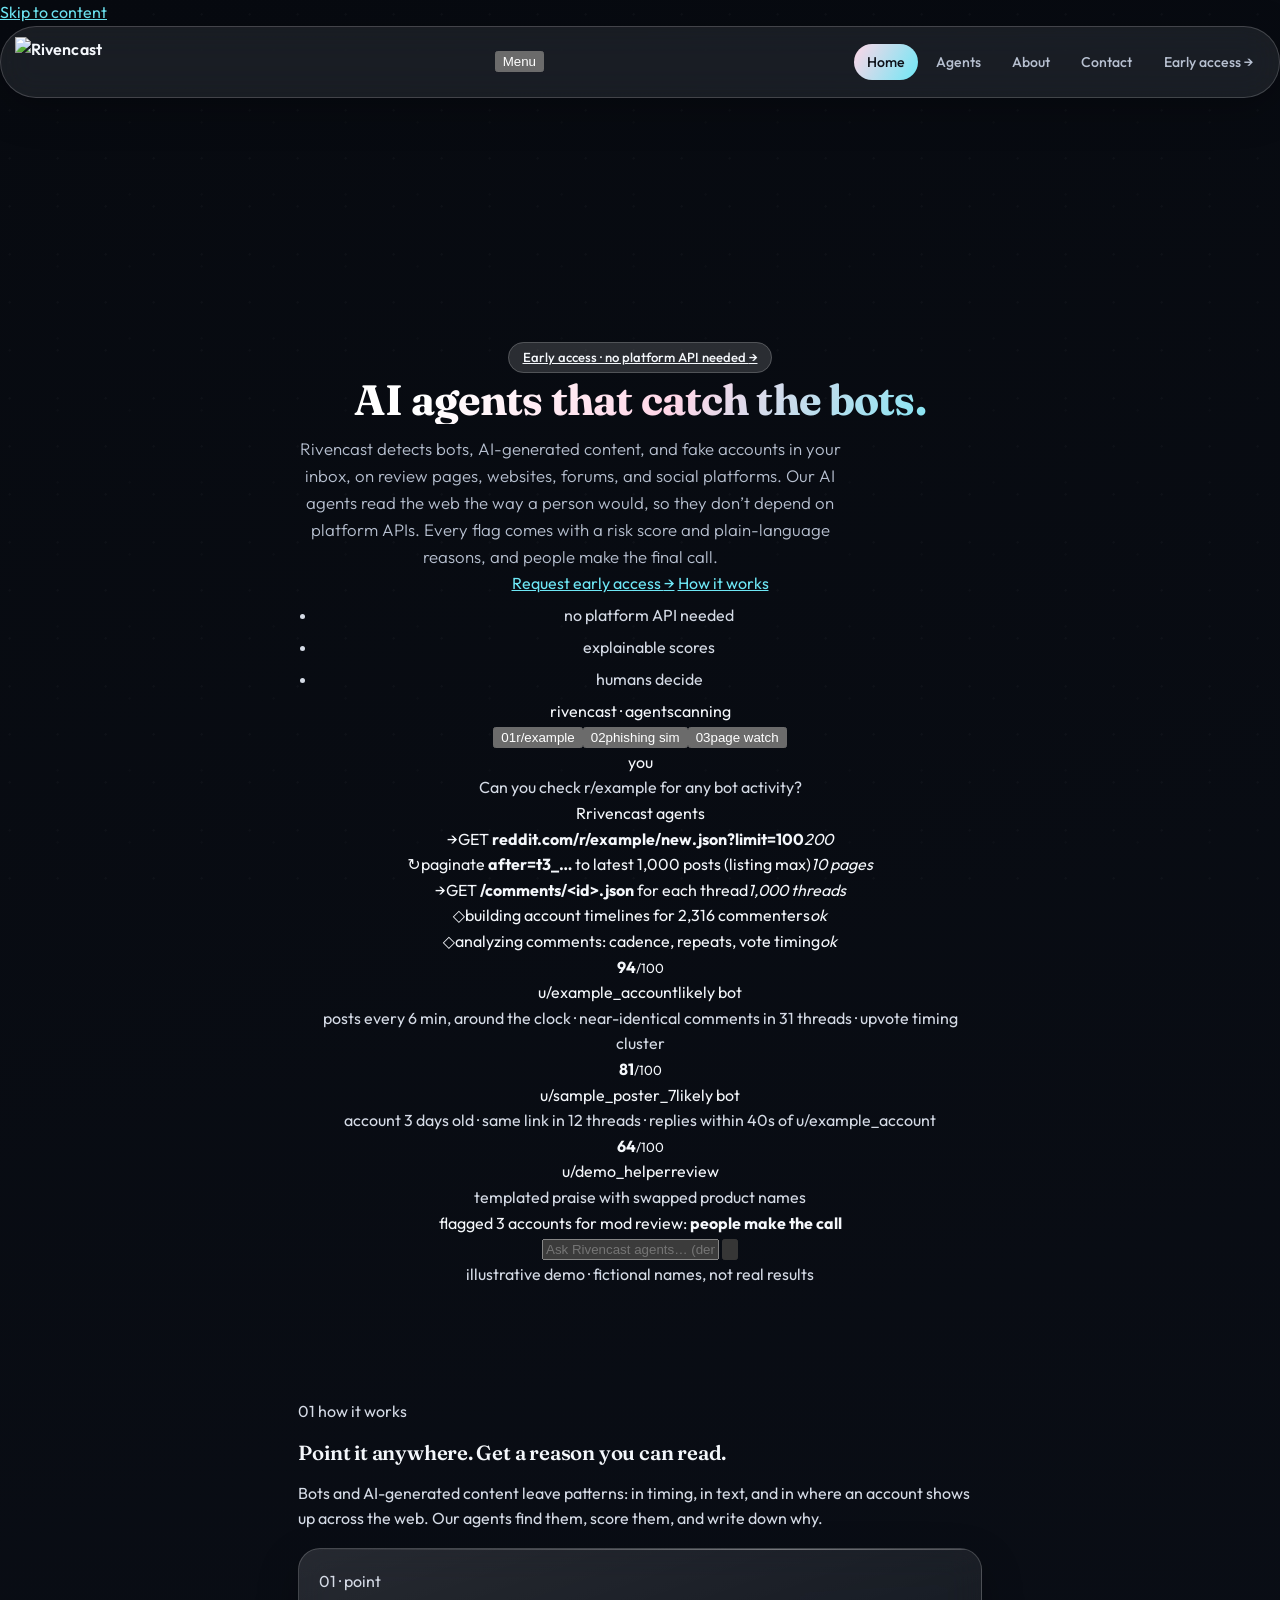
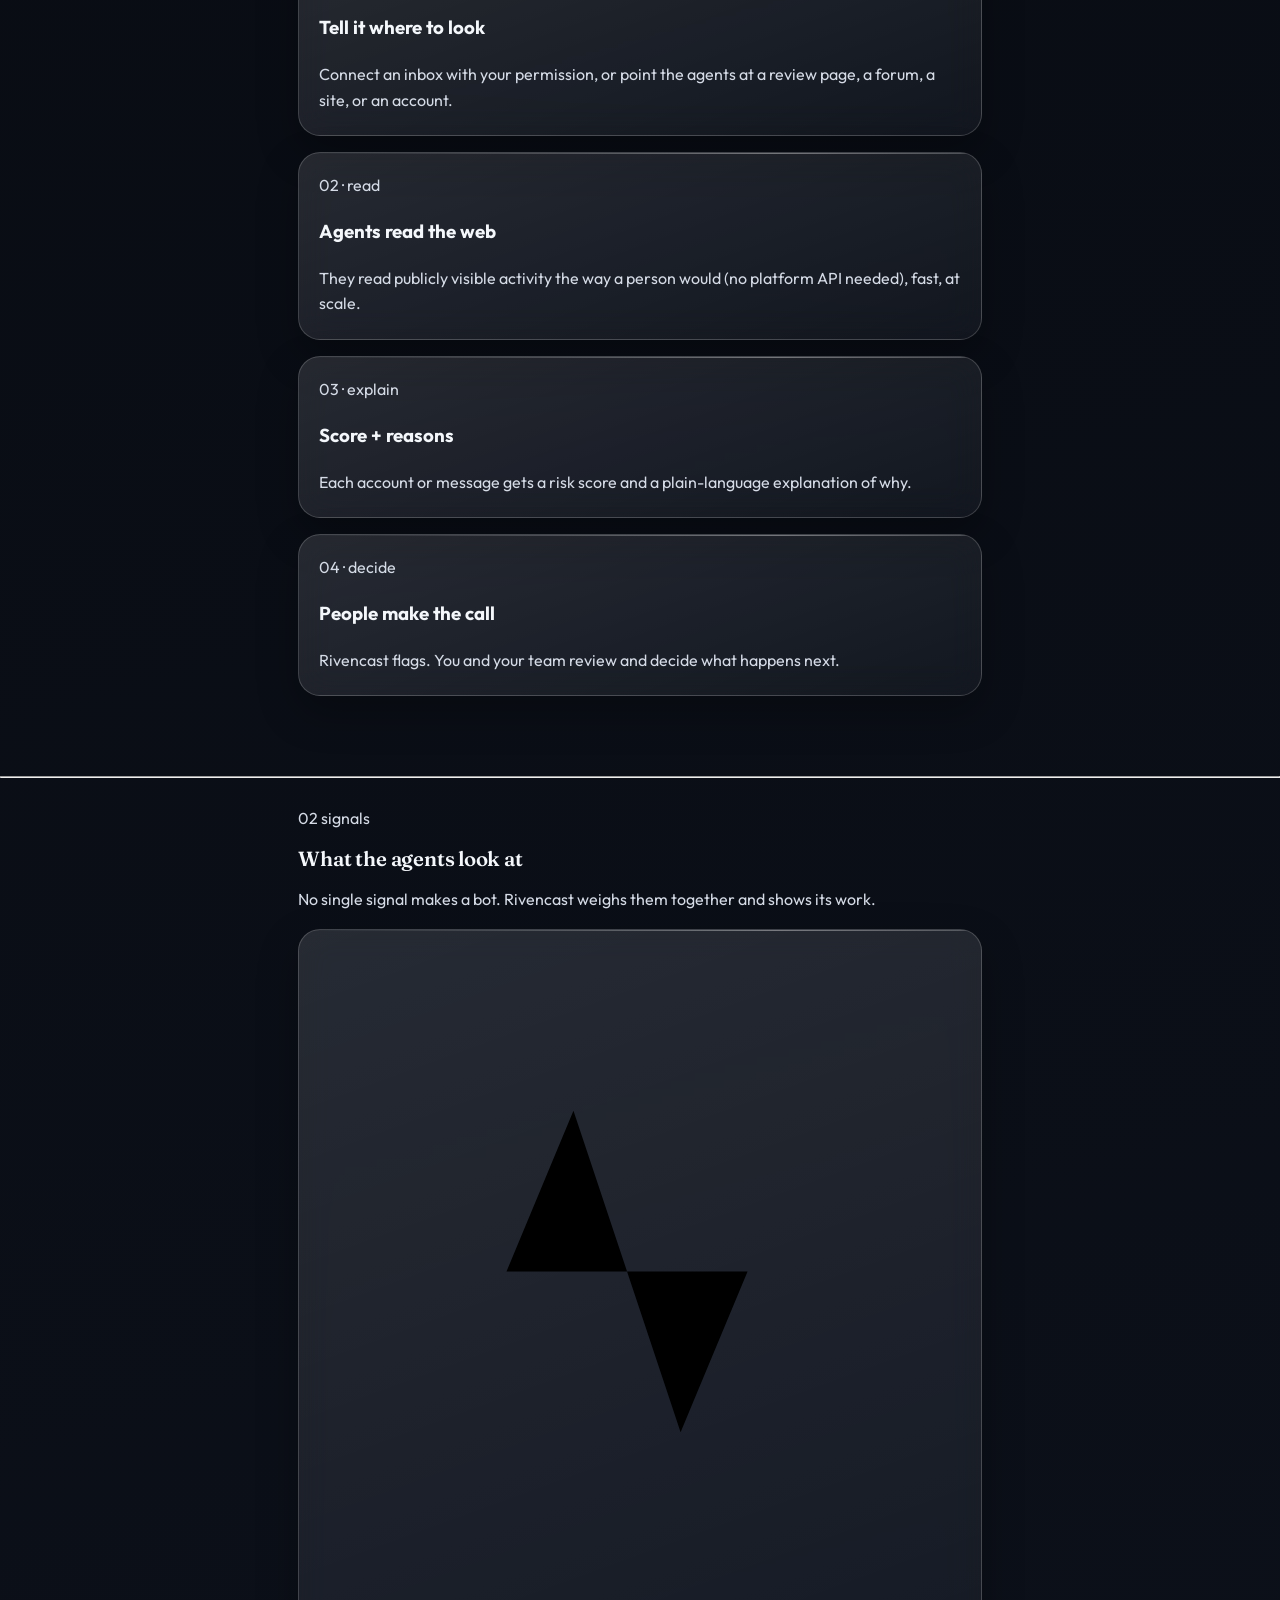
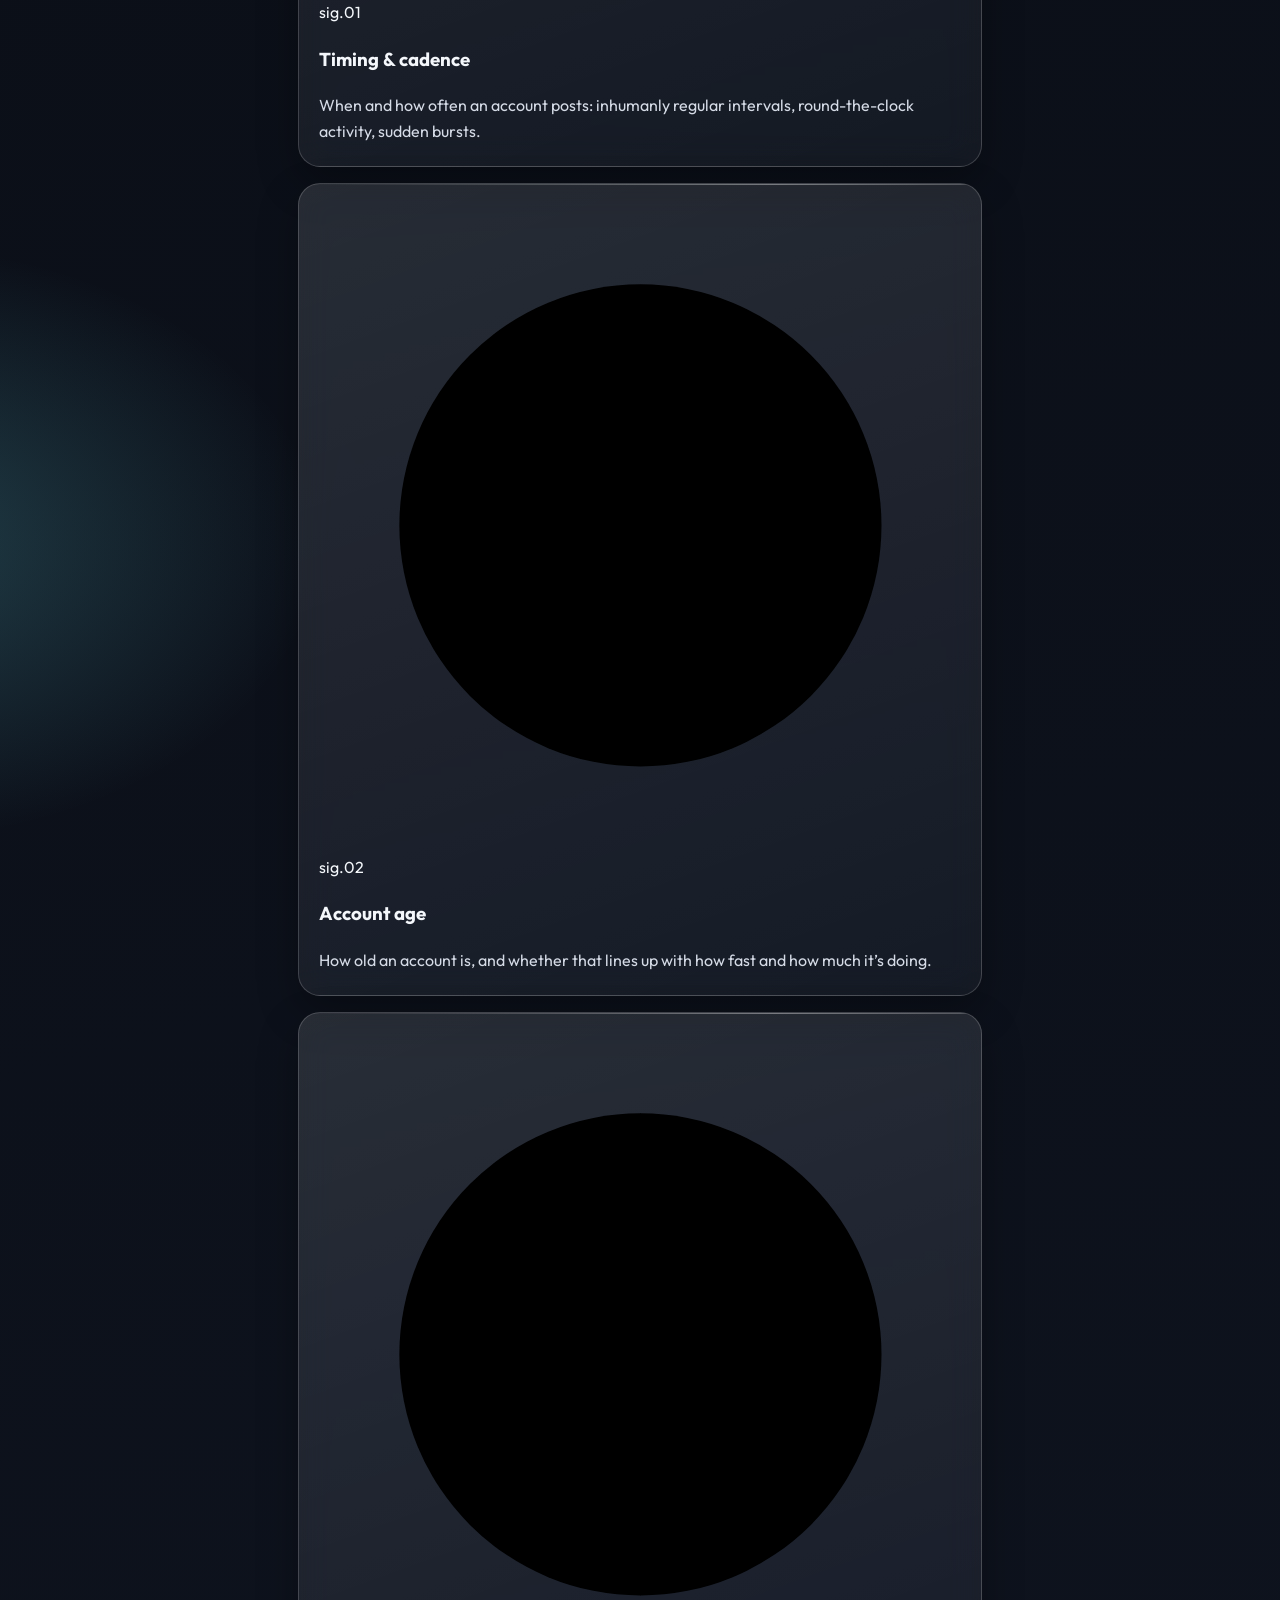
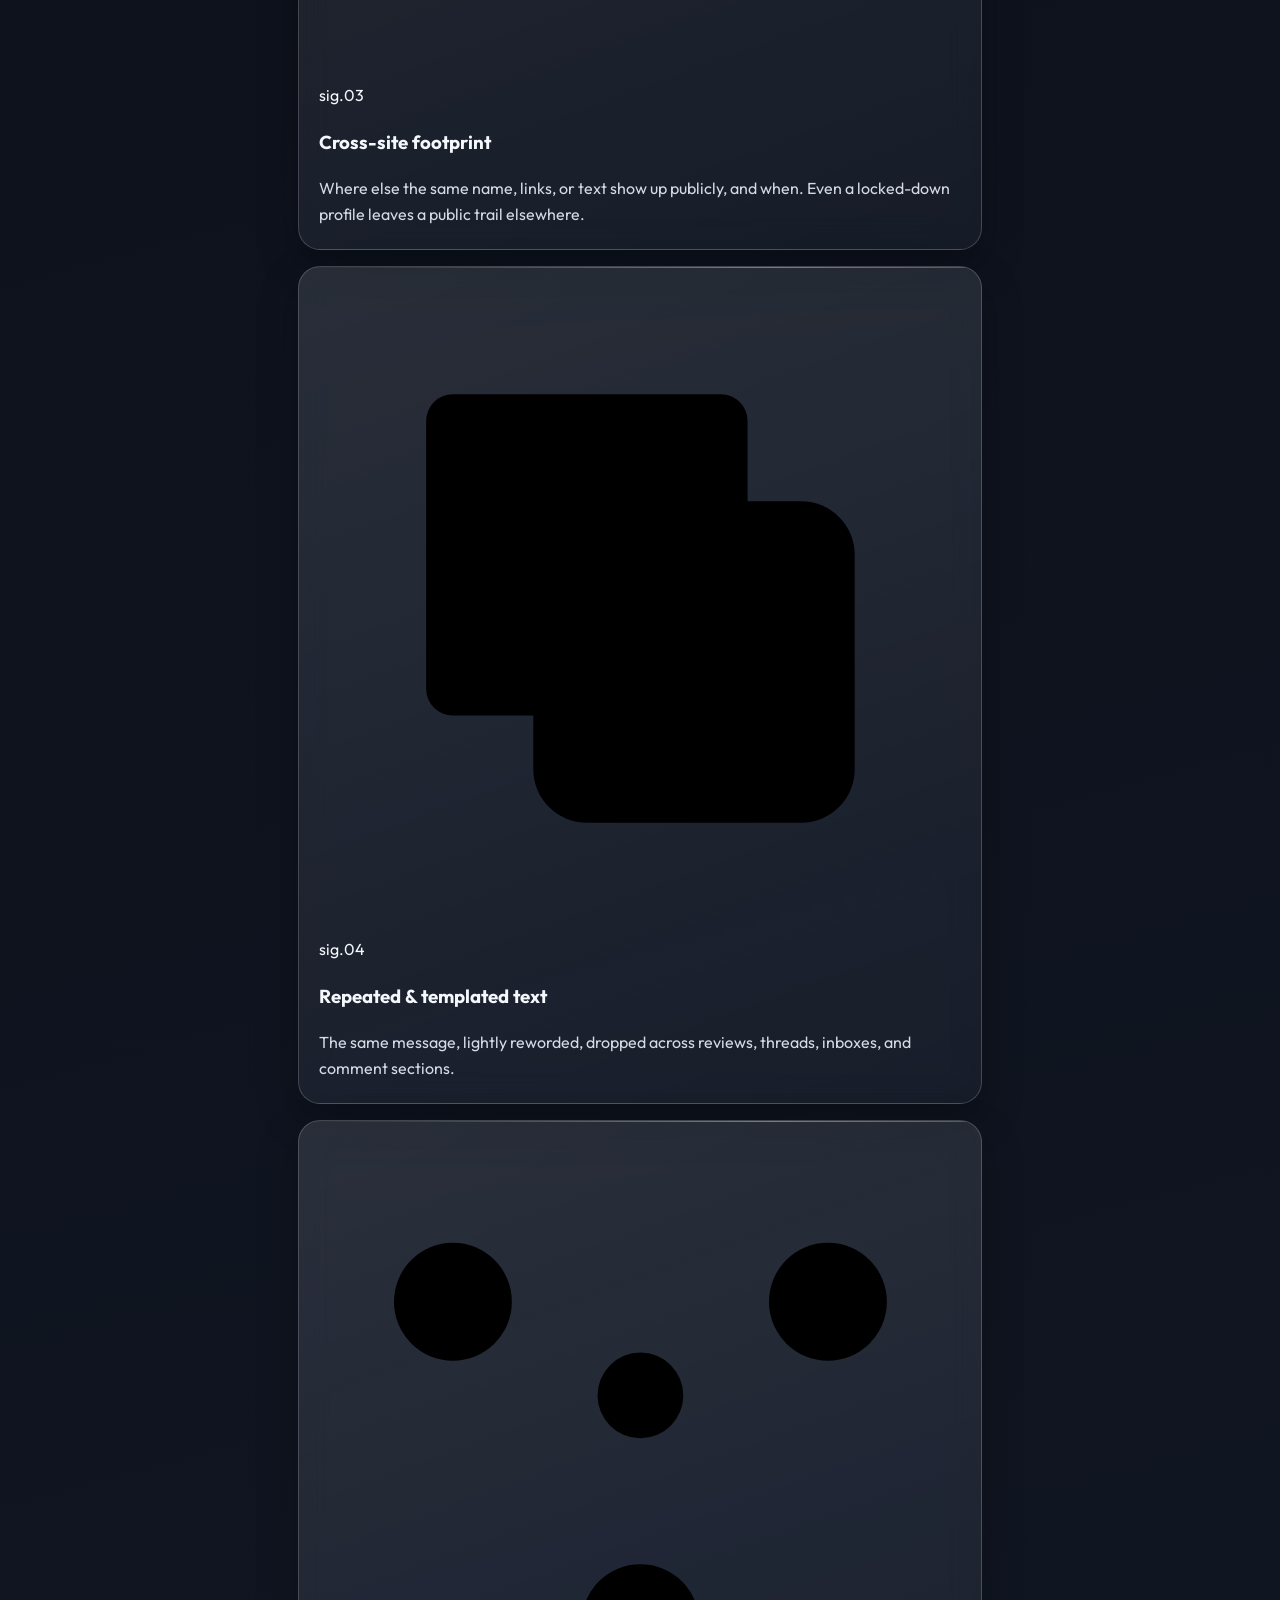
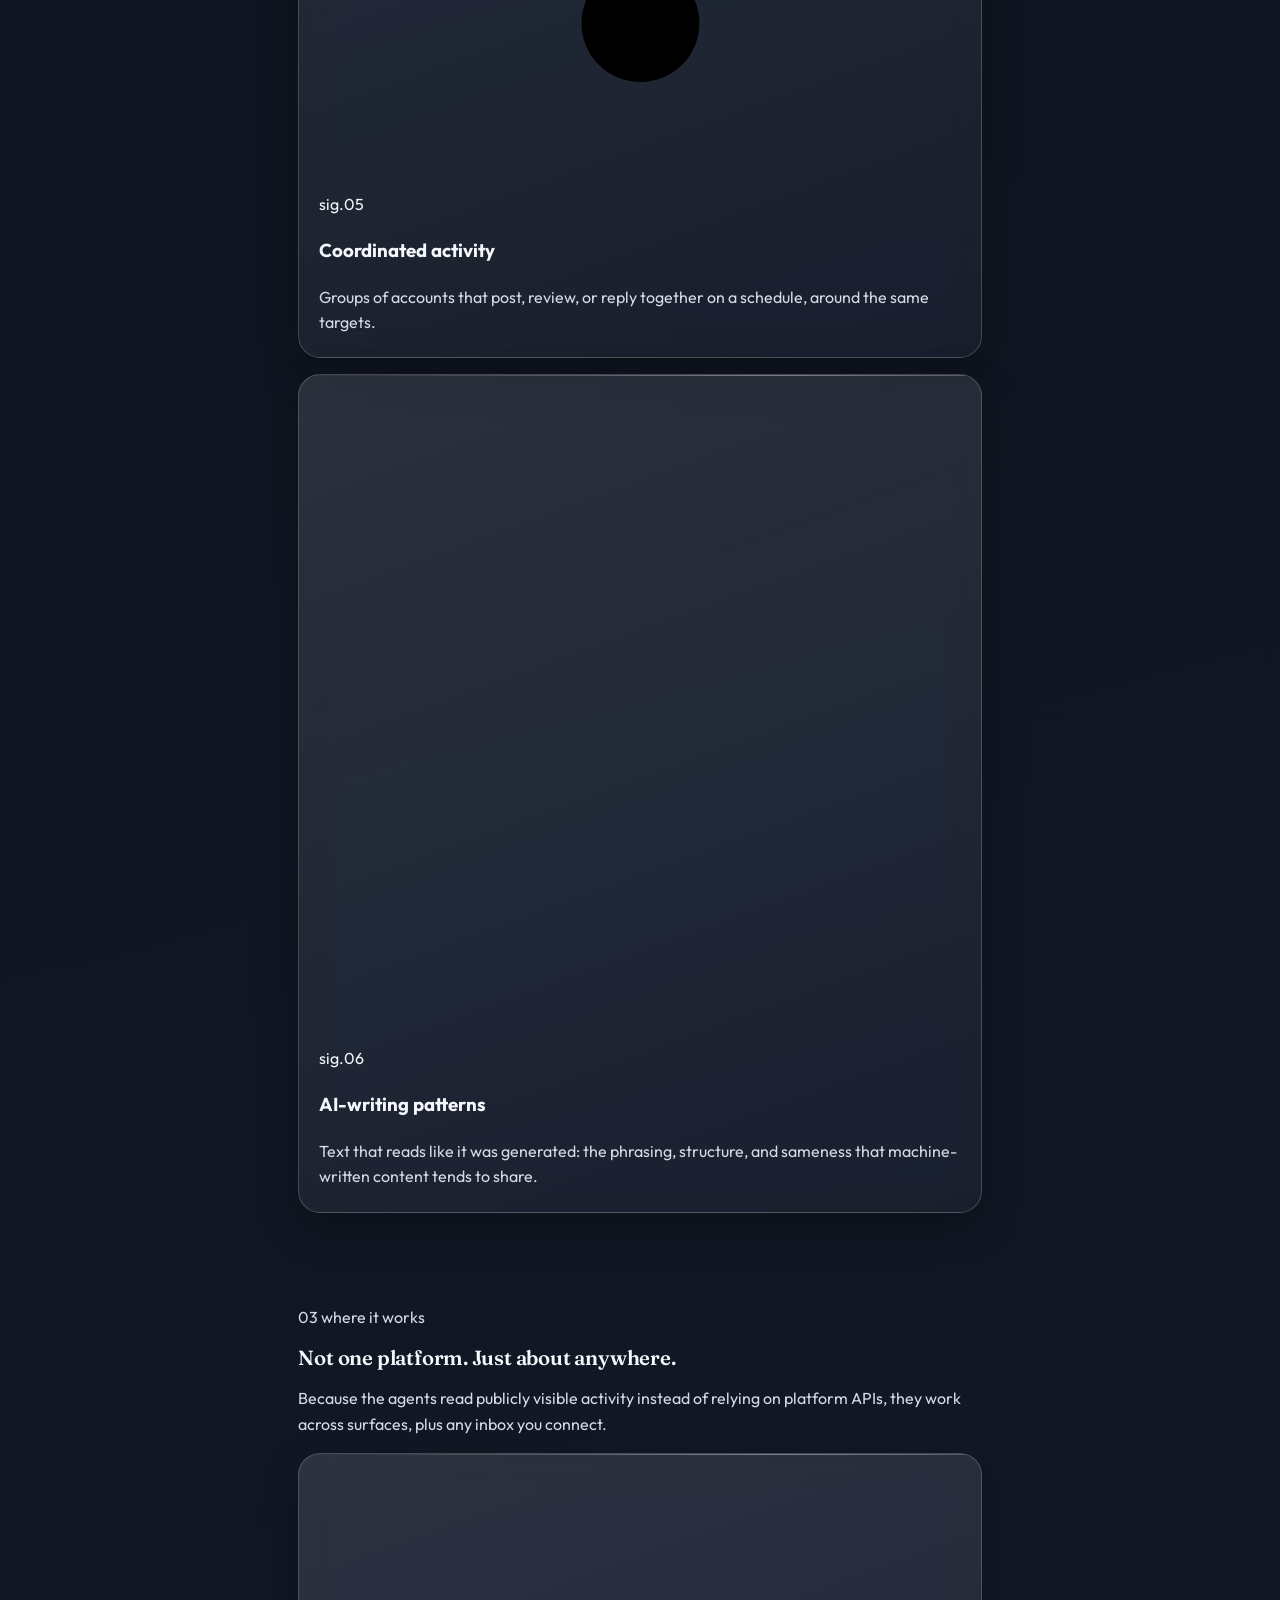
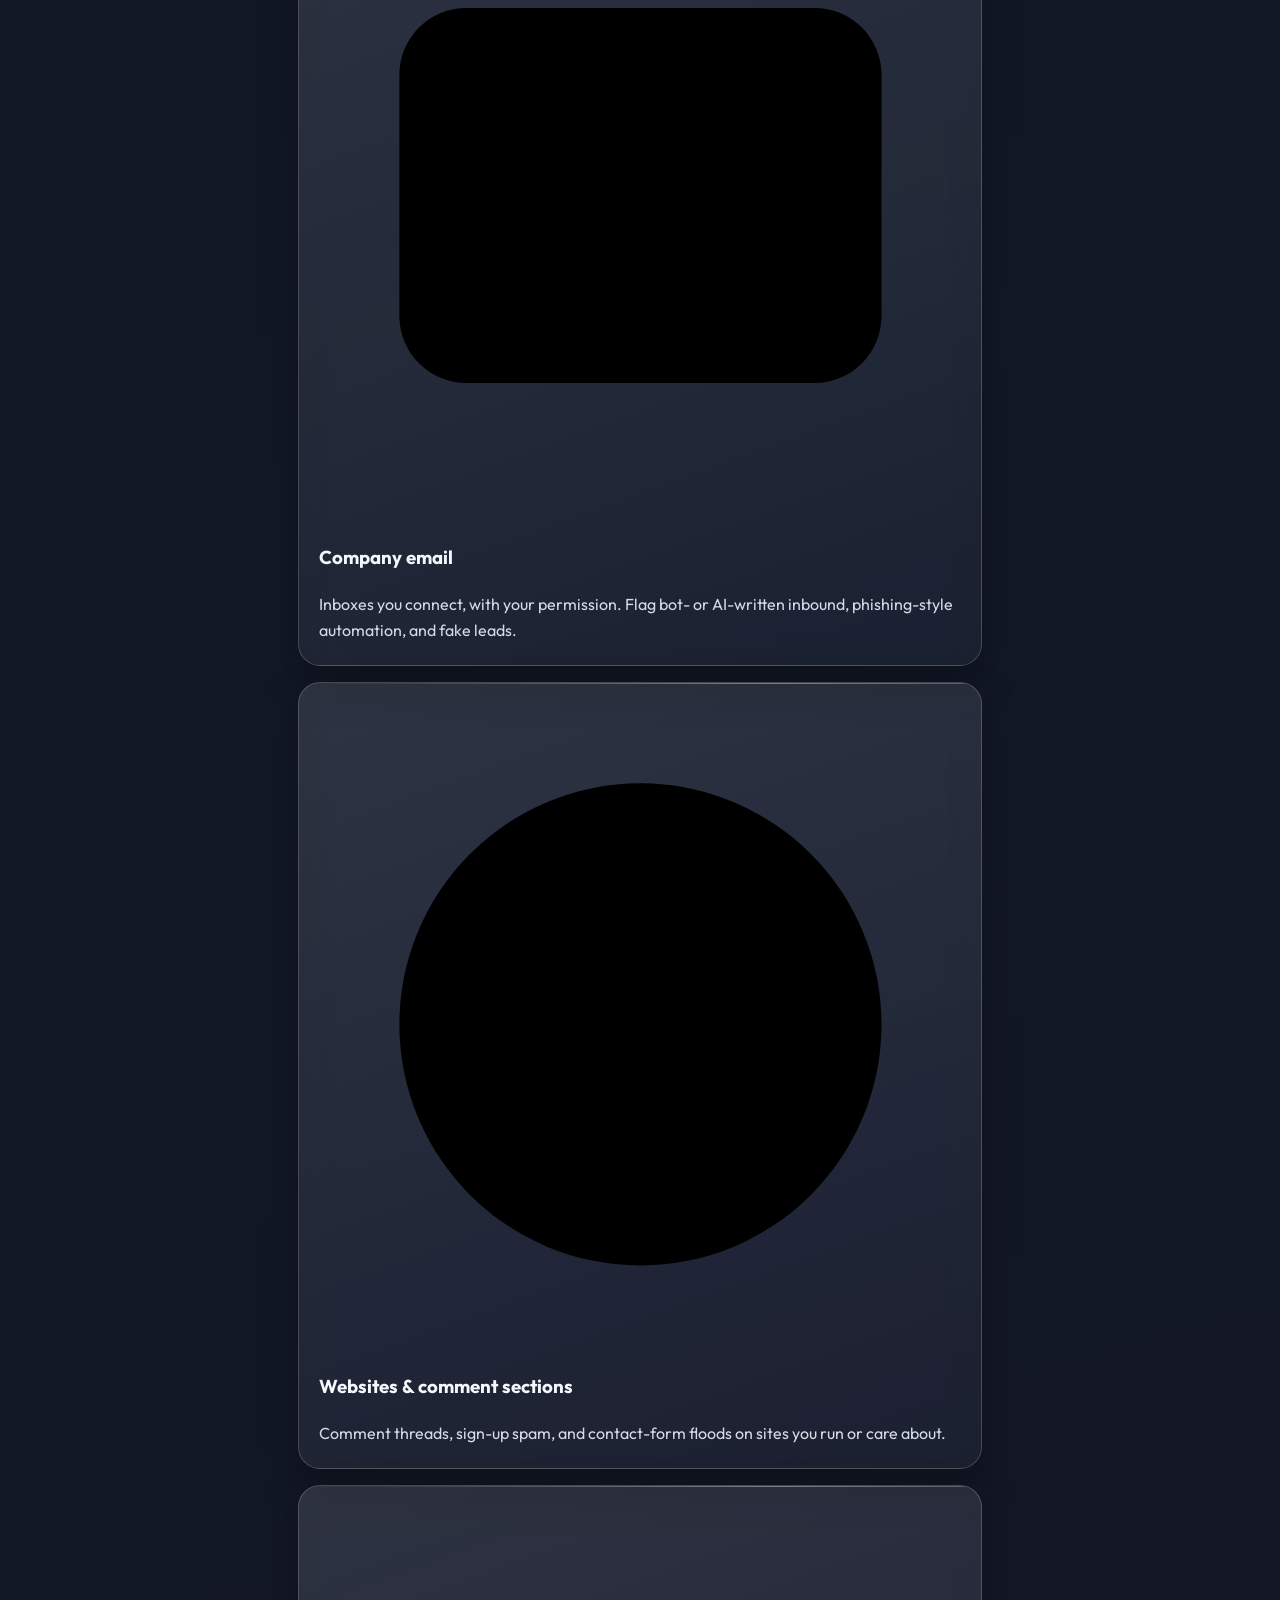
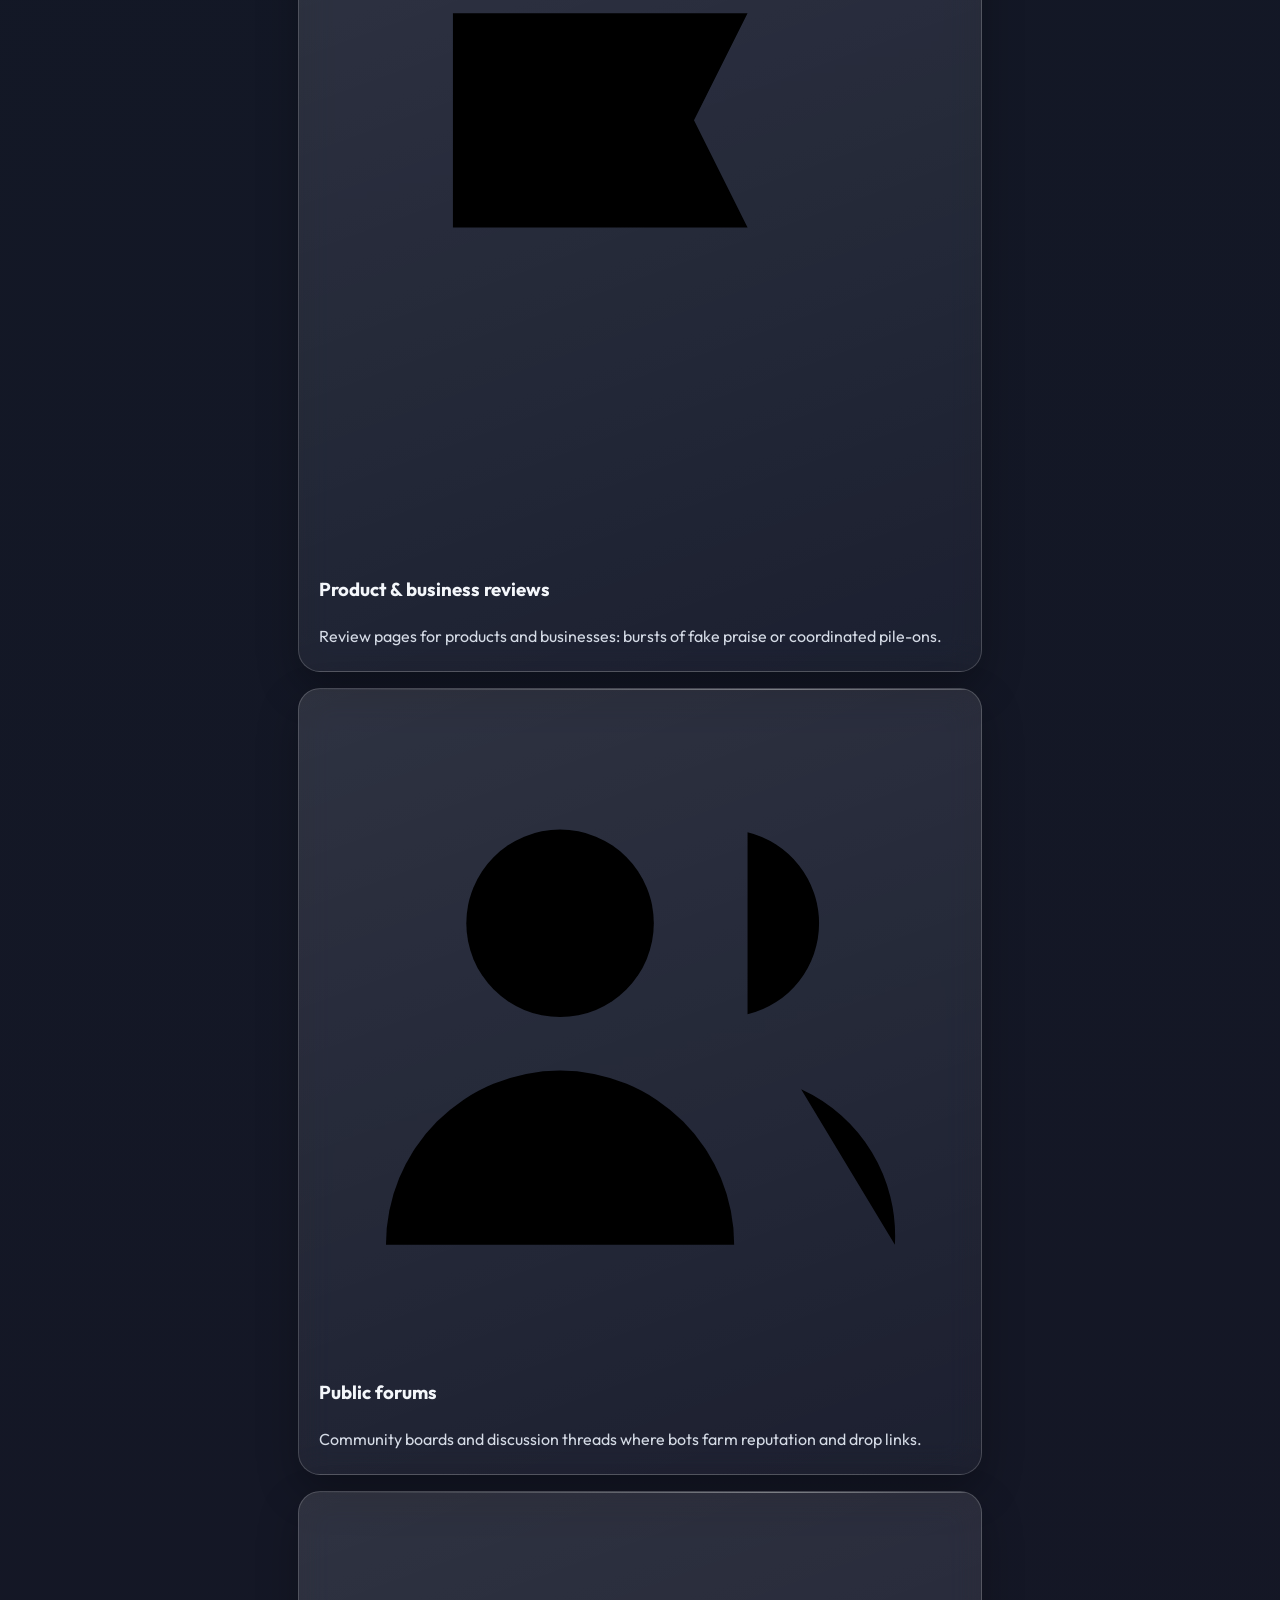
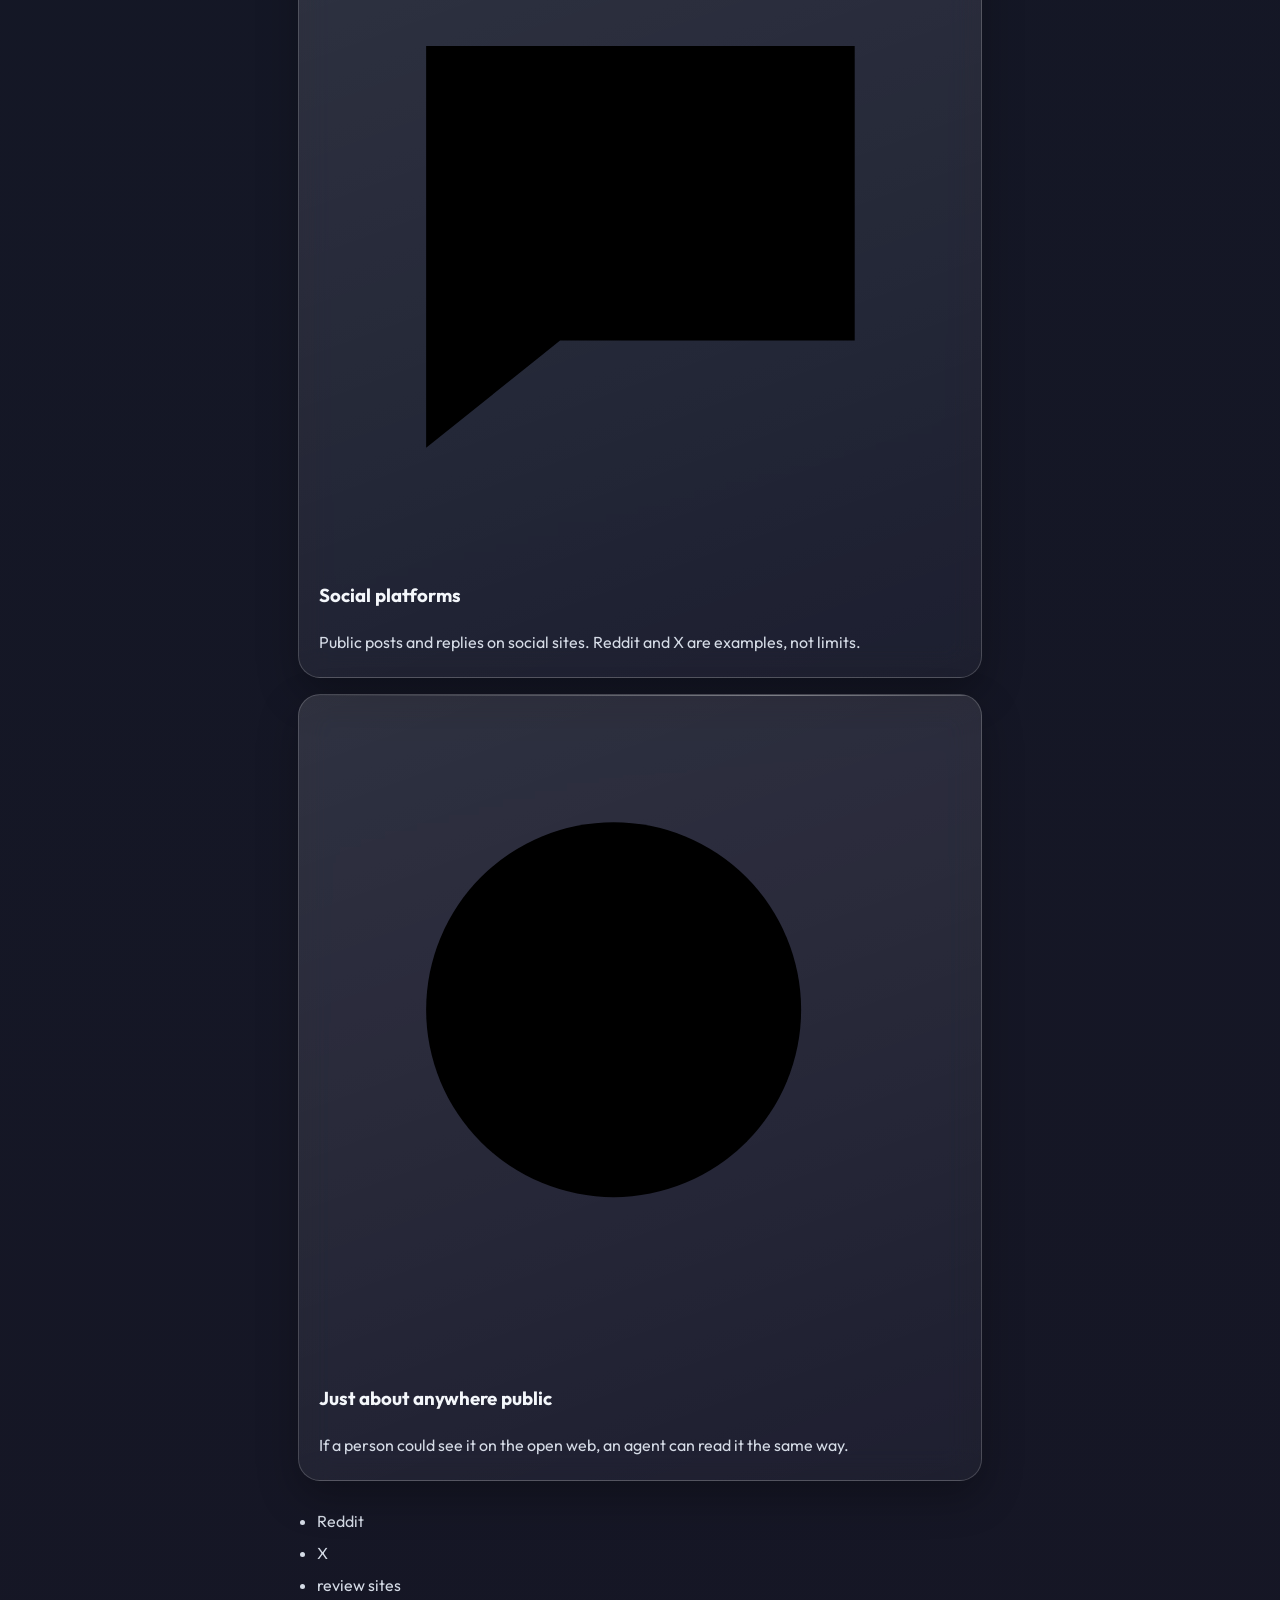
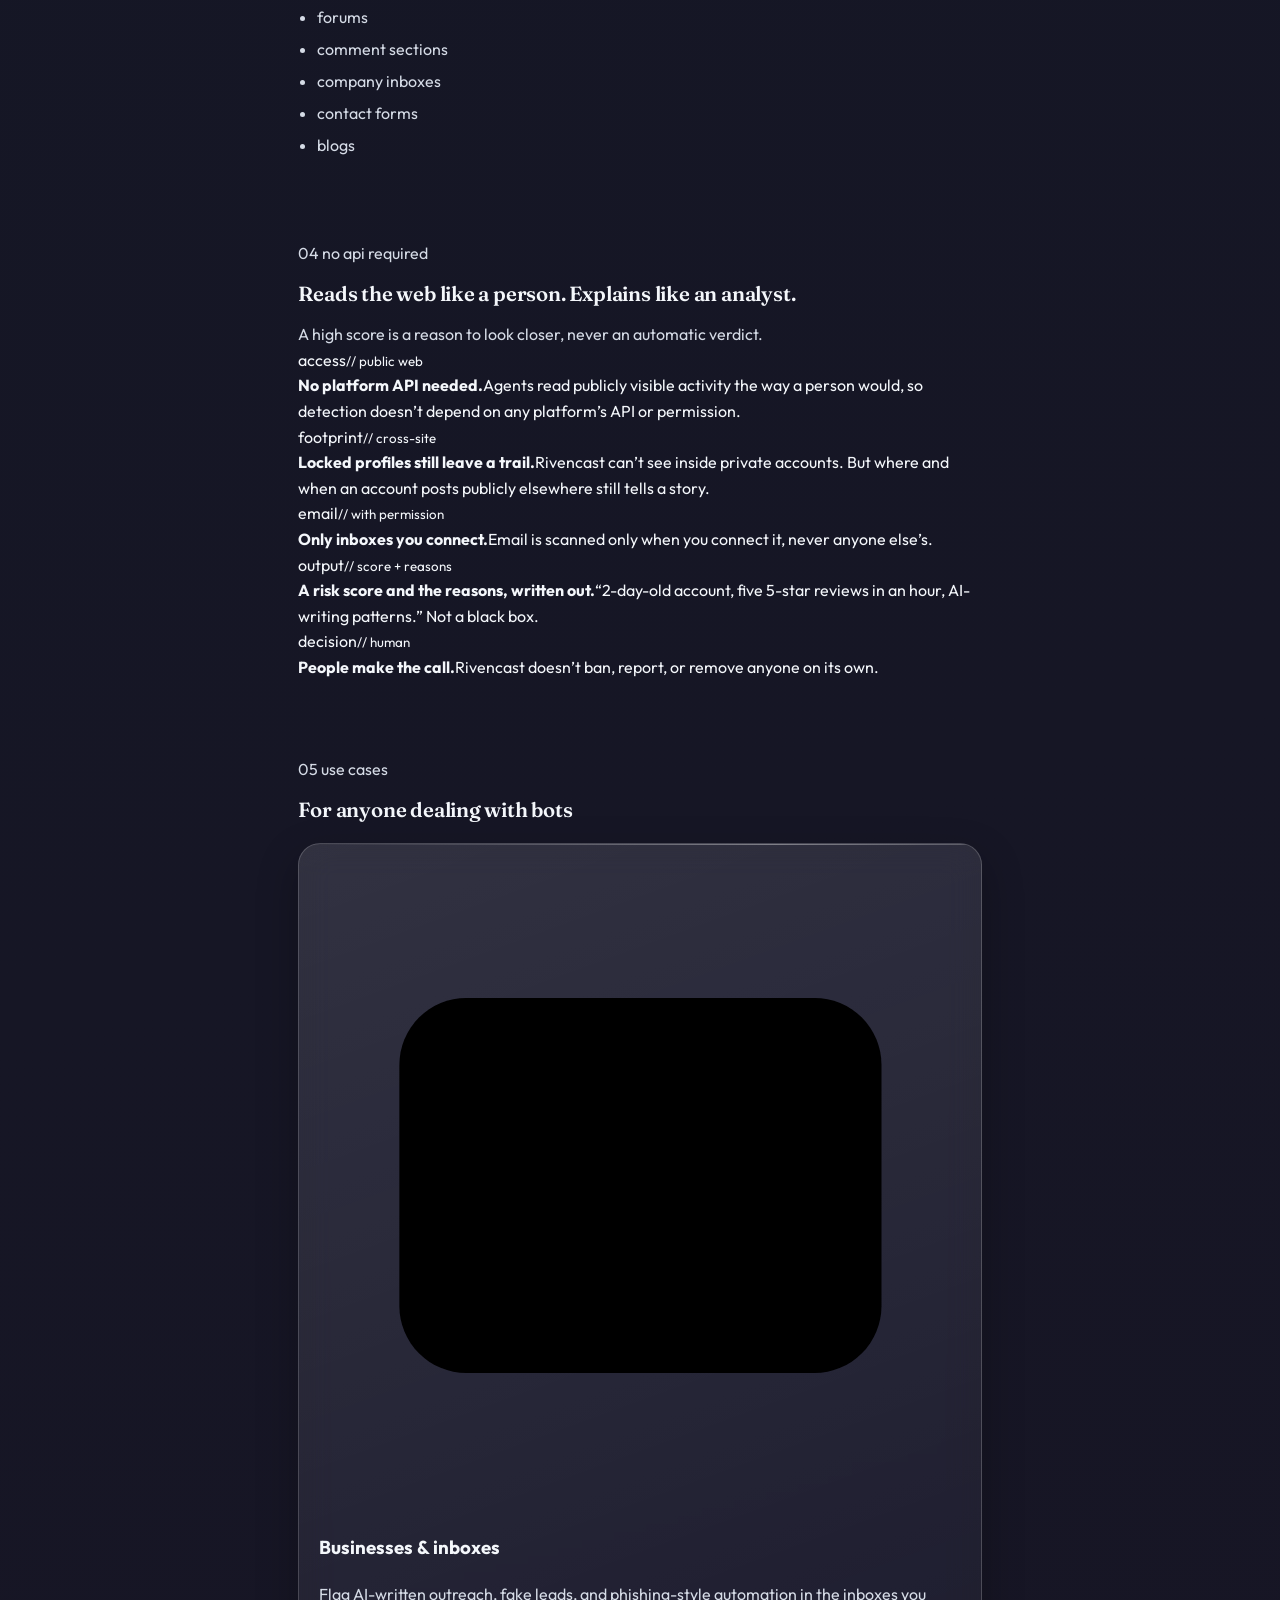
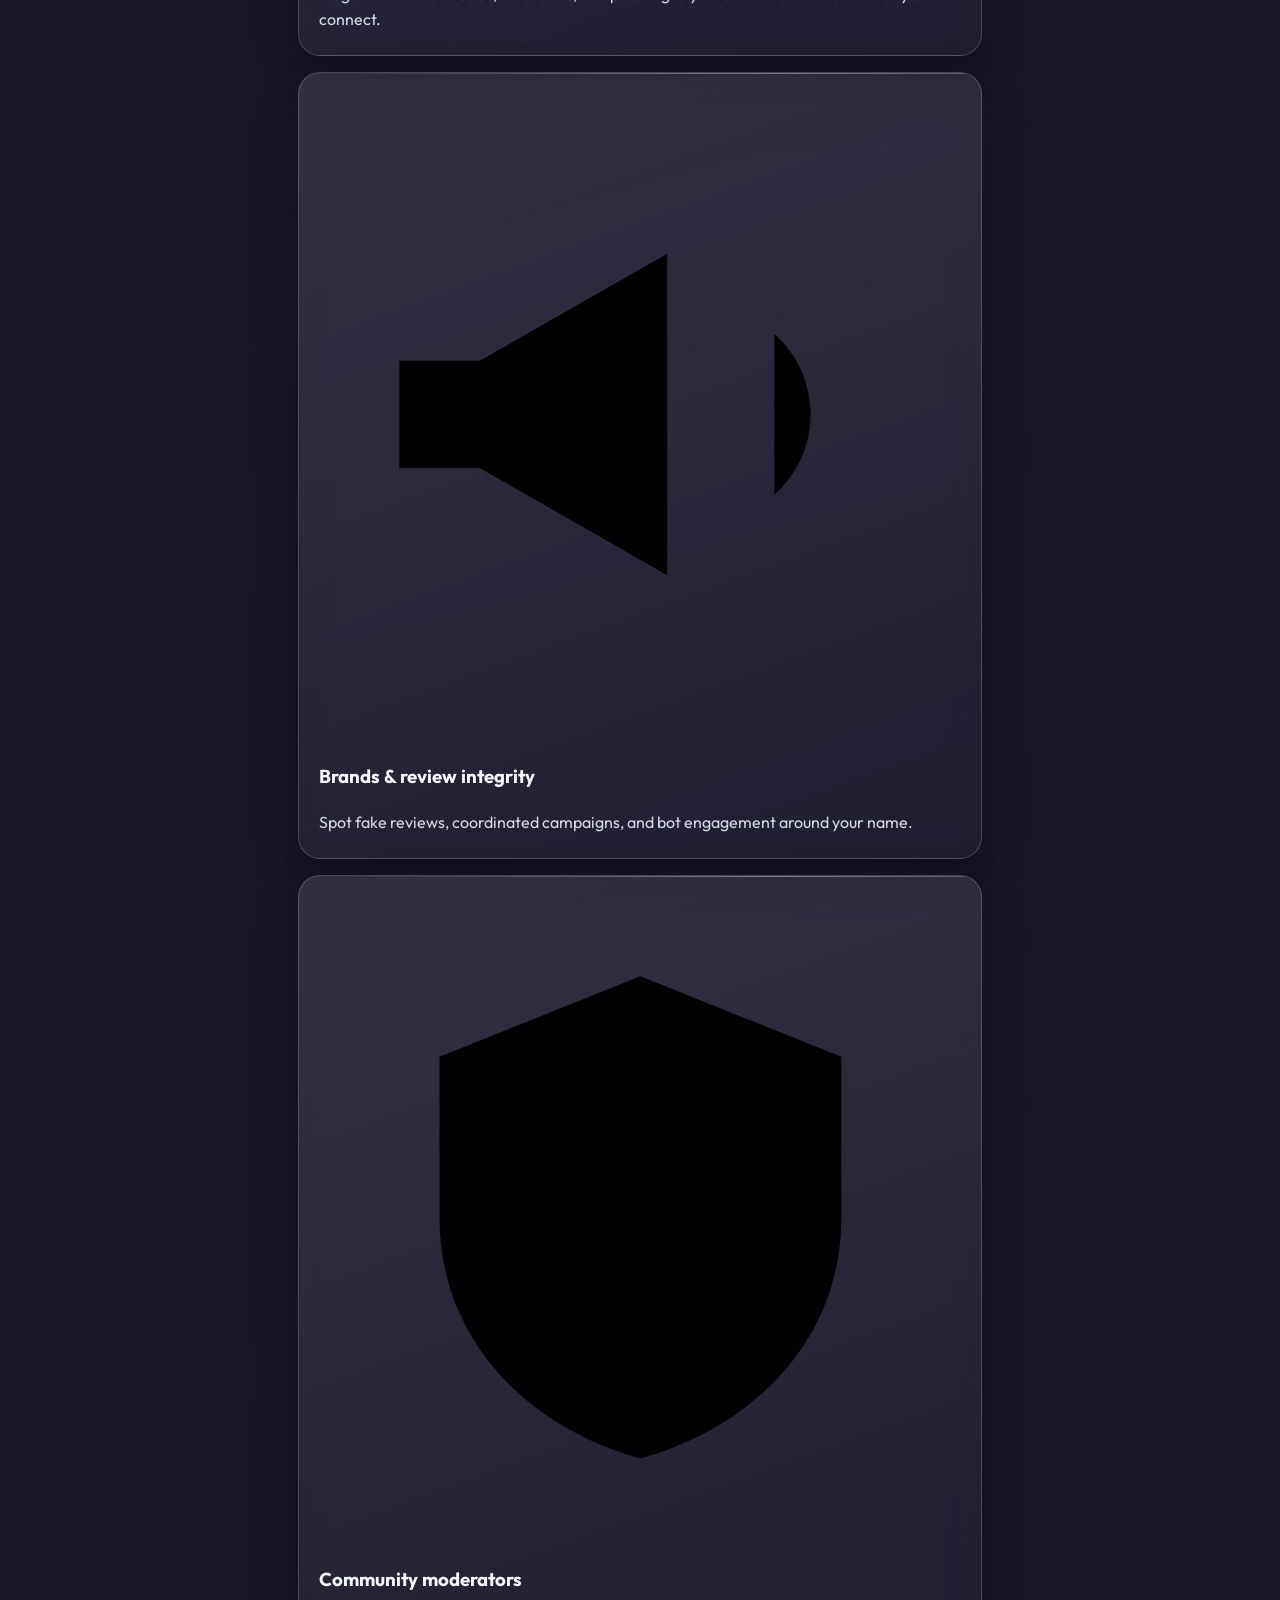
==== public/index.html @ d77a436a "Move Hana and SMS program off home into Contact Hana card with expandable Twilio disclosures; option" ====
<!DOCTYPE html>
<html lang="en">
<head>
  <meta charset="utf-8" />
  <meta name="viewport" content="width=device-width, initial-scale=1, viewport-fit=cover" />
  <title>Rivencast: AI agents that catch the bots</title>
  <meta name="description" content="Rivencast detects bots, AI-generated content, and fake accounts across inboxes, reviews, websites, forums, and social platforms. No platform API needed. Explainable risk scores; people decide. Early access." />
  <meta name="rc-build" content="rc-sms-contact-2026-11-11" />
  <link rel="canonical" href="https://rivencast.com/" />
  <meta name="theme-color" content="#06080c" />
  <meta name="color-scheme" content="dark" />
  <meta property="og:type" content="website" />
  <meta property="og:site_name" content="Rivencast" />
  <meta property="og:title" content="Rivencast: AI agents that catch the bots" />
  <meta property="og:description" content="Rivencast detects bots, AI-generated content, and fake accounts across inboxes, reviews, websites, forums, and social platforms. No platform API needed. Explainable risk scores; people decide. Early access." />
  <meta property="og:url" content="https://rivencast.com/" />
  <meta property="og:image" content="https://rivencast.com/assets/og-rivencast.png" />
  <meta property="og:image:width" content="1200" />
  <meta property="og:image:height" content="630" />
  <meta property="og:image:alt" content="Rivencast: AI agents that catch the bots." />
  <meta name="twitter:card" content="summary_large_image" />
  <meta name="twitter:title" content="Rivencast: AI agents that catch the bots" />
  <meta name="twitter:description" content="Rivencast detects bots, AI-generated content, and fake accounts across inboxes, reviews, websites, forums, and social platforms. No platform API needed. Explainable risk scores; people decide. Early access." />
  <meta name="twitter:image" content="https://rivencast.com/assets/og-rivencast.png" />
  <link rel="icon" href="/favicon.ico" sizes="any" />
  <link rel="icon" href="/assets/favicon.svg" type="image/svg+xml" />
  <link rel="icon" href="/assets/favicon-32.png" type="image/png" sizes="32x32" />
  <link rel="apple-touch-icon" href="/apple-touch-icon.png" />
  <link rel="manifest" href="/site.webmanifest" />
  <link rel="preconnect" href="https://fonts.googleapis.com" />
  <link rel="preconnect" href="https://fonts.gstatic.com" crossorigin />
  <link rel="stylesheet" href="https://fonts.googleapis.com/css2?family=Geist:wght@300..700&amp;family=Geist+Mono:wght@400..600&amp;display=swap" />
  <link rel="stylesheet" href="/styles.css?v=23" />
  <script>document.documentElement.classList.add("js")</script>
  <script type="application/ld+json">{"@context": "https://schema.org", "@type": "Organization", "name": "Rivencast", "url": "https://rivencast.com/", "logo": "https://rivencast.com/assets/icon-512.png", "email": "inquiry@rivencast.com", "description": "Rivencast is an independent AI studio in Houston, Texas, building AI agents that detect bots, AI-generated content, and fake accounts across inboxes, reviews, websites, forums, and social platforms. The agents read publicly visible activity without relying on platform APIs and explain every risk score in plain language, so people make the call.", "address": {"@type": "PostalAddress", "addressLocality": "Houston", "addressRegion": "TX", "addressCountry": "US"}, "contactPoint": [{"@type": "ContactPoint", "contactType": "customer support", "email": "inquiry@rivencast.com"}]}</script>
</head>
<body>
  <a class="skip" href="#main">Skip to content</a>
  <div class="bg-fx" aria-hidden="true"><div class="grid"></div><div class="glow g1"></div><div class="glow g2"></div><div class="glow g3"></div><div class="glow g4"></div><div class="glow g5"></div><div class="noise"></div></div>
  <div class="site">
    <div class="topbar-wrap">
      <header class="topbar">
        <a class="brand" href="/" aria-label="Rivencast home">
          <img class="brand-logo" src="/assets/rivencast-logo.svg" alt="Rivencast" width="170" height="50" />
        </a>
        <button class="nav-toggle" type="button" aria-expanded="false" aria-controls="site-nav">
          <span class="sr-only">Menu</span>
          <span aria-hidden="true"></span>
        </button>
        <nav id="site-nav" class="links" aria-label="Primary">
          <a href="/" aria-current="page">Home</a>
          <a href="/agents.html">Agents</a>
          <a href="/about.html">About</a>
          <a href="/contact.html">Contact</a>
          <a class="btn btn-sm nav-cta" href="/request-access">Early access <span class="arr" aria-hidden="true">→</span></a>
        </nav>
      </header>
    </div>

    <section class="hero" aria-labelledby="hero-heading">
      <canvas id="hero-canvas" aria-hidden="true"></canvas>
      <div class="wrap hero-grid">
        <div>
          <a class="pill reveal" href="/request-access"><span class="dot live" aria-hidden="true"></span>Early access · no platform API needed <span aria-hidden="true">→</span></a>
          <h1 id="hero-heading" class="reveal" style="--d:.05s">AI agents that <span class="grad-text nowrap">catch the bots.</span></h1>
          <p class="lede reveal" style="--d:.1s">
            Rivencast detects bots, AI-generated content, and fake accounts in your inbox, on review pages,
            websites, forums, and social platforms. Our AI agents read the web the way a person would, so they
            don’t depend on platform APIs. Every flag comes with a risk score and plain-language reasons, and people make the final call.
          </p>
          <div class="hero-actions reveal" style="--d:.15s">
            <a class="btn" href="/request-access">Request early access <span class="arr" aria-hidden="true">→</span></a>
            <a class="btn btn-ghost" href="#how">How it works</a>
          </div>
          <ul class="hero-tags reveal" style="--d:.2s" aria-label="Highlights">
            <li>no platform API needed</li>
            <li>explainable scores</li>
            <li>humans decide</li>
          </ul>
        </div>
        <div class="hero-visual reveal" style="--d:.2s">
          <div class="orb" aria-hidden="true"></div>
          <div class="terminal console agent-demo" id="agent-demo" role="region" aria-roledescription="demo" aria-label="Illustrative demo with fictional names: Rivencast agents answering three example requests">
            <div class="term-bar"><i></i><i></i><i></i><span class="term-title">rivencast · agent</span><span class="term-badge"><span class="dot live"></span><span id="demo-status">scanning</span></span></div>
            <div class="d-tabs" role="tablist" aria-label="Demo scenarios"><button type="button" role="tab" id="demo-tab-0" aria-controls="demo-reddit" aria-selected="true"><span>01</span>r/example<i aria-hidden="true"></i></button><button type="button" role="tab" id="demo-tab-1" aria-controls="demo-phish" aria-selected="false" tabindex="-1"><span>02</span>phishing sim<i aria-hidden="true"></i></button><button type="button" role="tab" id="demo-tab-2" aria-controls="demo-watch" aria-selected="false" tabindex="-1"><span>03</span>page watch<i aria-hidden="true"></i></button></div>
            <div class="d-stage" aria-live="off">
            <section class="d-scene is-active" id="demo-reddit" role="tabpanel" aria-labelledby="demo-tab-0" data-status="scanning" data-prompt="Can you check r/example for any bot activity?">
              <div class="d-user d-step"><span class="d-who">you</span><p>Can you check r/example for any bot activity?</p></div>
              <div class="d-agent">
                <div class="d-who d-step"><span class="d-mark">R</span>rivencast agents</div>
                
                <div class="d-line d-step"><span class="d-arrow">→</span><span class="d-lt">GET <b>reddit.com/r/example/new.json?limit=100</b></span><span class="d-st" data-st="200"><i class="d-spin" aria-hidden="true"></i><em>200</em></span></div>
                <div class="d-line d-step"><span class="d-arrow">↻</span><span class="d-lt">paginate <b>after=t3_…</b> to latest 1,000 posts (listing max)</span><span class="d-st" data-st="10 pages"><i class="d-spin" aria-hidden="true"></i><em>10 pages</em></span></div>
                <div class="d-line d-step"><span class="d-arrow">→</span><span class="d-lt">GET <b>/comments/&lt;id&gt;.json</b> for each thread</span><span class="d-st" data-st="1,000 threads"><i class="d-spin" aria-hidden="true"></i><em>1,000 threads</em></span></div>
                <div class="d-line d-step"><span class="d-arrow">◇</span><span class="d-lt">building account timelines for 2,316 commenters</span><span class="d-st" data-st="ok"><i class="d-spin" aria-hidden="true"></i><em>ok</em></span></div>
                <div class="d-line d-step"><span class="d-arrow">◇</span><span class="d-lt">analyzing comments: cadence, repeats, vote timing</span><span class="d-st" data-st="ok"><i class="d-spin" aria-hidden="true"></i><em>ok</em></span></div>
                
                <div class="d-results">
                <div class="d-flag d-res d-step lvl-high" style="--s:94">
                  <span class="d-score"><b data-score="94">94</b><small>/100</small></span><div class="d-fbody"><div class="d-ftop"><span class="d-fuser">u/example_account</span><span class="scan-tag">likely bot</span></div><p>posts every 6 min, around the clock · near-identical comments in 31 threads · upvote timing cluster</p></div>
                </div>
                <div class="d-flag d-res d-step lvl-high" style="--s:81">
                  <span class="d-score"><b data-score="81">81</b><small>/100</small></span><div class="d-fbody"><div class="d-ftop"><span class="d-fuser">u/sample_poster_7</span><span class="scan-tag">likely bot</span></div><p>account 3 days old · same link in 12 threads · replies within 40s of u/example_account</p></div>
                </div>
                <div class="d-flag d-res d-step lvl-mid" style="--s:64">
                  <span class="d-score"><b data-score="64">64</b><small>/100</small></span><div class="d-fbody"><div class="d-ftop"><span class="d-fuser">u/demo_helper</span><span class="scan-tag">review</span></div><p>templated praise with swapped product names</p></div>
                </div>
                </div>
                <div class="d-sum d-step"><span>flagged 3 accounts for mod review: <b>people make the call</b></span></div>
              </div>
            </section>
            <section class="d-scene" id="demo-phish" role="tabpanel" aria-labelledby="demo-tab-1" data-status="reading inbox" data-prompt="Any update on the phishing training email we sent out? Who clicked?" hidden>
              <div class="d-user d-step"><span class="d-who">you</span><p>Any update on the phishing training email we sent out? Who clicked?</p></div>
              <div class="d-agent">
                <div class="d-who d-step"><span class="d-mark">R</span>rivencast agents</div>
                <p class="d-sim d-step">training simulation · authorized internal test</p>
                <div class="d-line d-step"><span class="d-arrow">→</span><span class="d-lt">reading connected inbox <b>security@example.com</b></span><span class="d-st" data-st="ok"><i class="d-spin" aria-hidden="true"></i><em>ok</em></span></div>
                <div class="d-line d-step"><span class="d-arrow">→</span><span class="d-lt">campaign <b>“Q4 phishing awareness”</b> · internal training simulation</span><span class="d-st" data-st="found"><i class="d-spin" aria-hidden="true"></i><em>found</em></span></div>
                <div class="d-line d-step"><span class="d-arrow">◇</span><span class="d-lt">matching sends, opens, clicks, and reports</span><span class="d-st" data-st="ok"><i class="d-spin" aria-hidden="true"></i><em>ok</em></span></div>
                <div class="d-stats d-step"><div><b data-score="48">48</b><span>sent</span></div><div><b data-score="31">31</b><span>opened</span></div><div><b data-score="4">4</b><span>clicked</span></div><div><b data-score="19">19</b><span>reported</span></div></div>
                <div class="d-results">
                <div class="d-flag d-res d-step lvl-high" style="--s:0">
                  <span class="d-score d-glyph">✕</span><div class="d-fbody"><div class="d-ftop"><span class="d-fuser">j.doe@example.com</span><span class="scan-tag">clicked</span></div><p>clicked 9:14 AM · did not report</p></div>
                </div>
                <div class="d-flag d-res d-step lvl-mid" style="--s:0">
                  <span class="d-score d-glyph">!</span><div class="d-fbody"><div class="d-ftop"><span class="d-fuser">m.ortiz@example.com</span><span class="scan-tag">clicked</span></div><p>clicked 10:02 AM · reported 10:05 AM</p></div>
                </div>
                <div class="d-flag d-res d-step lvl-low" style="--s:0">
                  <span class="d-score d-glyph">✓</span><div class="d-fbody"><div class="d-ftop"><span class="d-fuser">a.lee@example.com</span><span class="scan-tag">reported</span></div><p>reported 8:51 AM · did not click</p></div>
                </div>
                </div>
                <div class="d-sum d-step"><span>suggest: assign the 5-minute refresher to <b>the 4 people who clicked</b></span></div>
              </div>
            </section>
            <section class="d-scene" id="demo-watch" role="tabpanel" aria-labelledby="demo-tab-2" data-status="watching" data-prompt="Monitor example.com/reviews for suspicious activity." hidden>
              <div class="d-user d-step"><span class="d-who">you</span><p>Monitor example.com/reviews for suspicious activity.</p></div>
              <div class="d-agent">
                <div class="d-who d-step"><span class="d-mark">R</span>rivencast agents</div>
                
                <div class="d-line d-step"><span class="d-arrow">✓</span><span class="d-lt">watch created · <b>example.com/reviews</b> · every 15 min</span><span class="d-st" data-st="on"><i class="d-spin" aria-hidden="true"></i><em>on</em></span></div>
                <div class="d-line d-step"><span class="d-arrow">→</span><span class="d-lt">check 9:00 AM · 2 new reviews</span><span class="d-st" data-st="normal"><i class="d-spin" aria-hidden="true"></i><em>normal</em></span></div>
                <div class="d-line d-step"><span class="d-arrow">→</span><span class="d-lt">check 9:45 AM · 7 new reviews</span><span class="d-st" data-st="burst"><i class="d-spin" aria-hidden="true"></i><em>burst</em></span></div>
                <div class="d-line d-step"><span class="d-arrow">◇</span><span class="d-lt">comparing reviewer accounts, timing, and wording</span><span class="d-st" data-st="ok"><i class="d-spin" aria-hidden="true"></i><em>ok</em></span></div>
                
                <div class="d-results">
                <div class="d-flag d-res d-step lvl-high" style="--s:88">
                  <span class="d-score"><b data-score="88">88</b><small>/100</small></span><div class="d-fbody"><div class="d-ftop"><span class="d-fuser">example.com/reviews</span><span class="scan-tag">alert</span></div><p>burst: 7 five-star reviews in 52 min · 6 from accounts under a week old · same phrases, reordered</p></div>
                </div>
                <div class="d-flag d-res d-step lvl-mid" style="--s:72">
                  <span class="d-score"><b data-score="72">72</b><small>/100</small></span><div class="d-fbody"><div class="d-ftop"><span class="d-fuser">reviewer_example_3</span><span class="scan-tag">review</span></div><p>account 2 days old · same wording as 4 other reviews</p></div>
                </div>
                <div class="d-flag d-res d-step lvl-mid" style="--s:66">
                  <span class="d-score"><b data-score="66">66</b><small>/100</small></span><div class="d-fbody"><div class="d-ftop"><span class="d-fuser">reviewer_example_6</span><span class="scan-tag">review</span></div><p>first review anywhere · posted 4 min after reviewer_example_3</p></div>
                </div>
                </div>
                <div class="d-sum d-step"><span><span class="dot live"></span>watching: next check in 15 min</span></div>
              </div>
            </section>
            </div>
            <div class="d-input">
              <input type="text" id="demo-input" readonly tabindex="-1" aria-label="Demo prompt (not connected)" placeholder="Ask Rivencast agents… (demo, not connected)" value="" />
              <button type="button" class="d-send" tabindex="-1" aria-hidden="true" disabled><svg viewBox="0 0 24 24"><path d="M12 19V5M6 11l6-6 6 6"/></svg></button>
            </div>
            <p class="demo-label">illustrative demo · fictional names, not real results</p>
          </div>
        </div>
      </div>
    </section>

    <main id="main">
      <section class="section" id="how" aria-labelledby="how-heading">
        <div class="wrap">
          <div class="section-head reveal">
            <p class="label"><span class="idx">01</span> how it works</p>
            <h2 id="how-heading">Point it anywhere. Get a reason you can read.</h2>
            <p class="section-lede">Bots and AI-generated content leave patterns: in timing, in text, and in where an account shows up across the web. Our agents find them, score them, and write down why.</p>
          </div>
          <ol class="flow" style="list-style:none;margin:0;padding:0"><li class="card reveal" style="--d:0.00s"><p class="flow-step">01 · point</p><h3>Tell it where to look</h3><p>Connect an inbox with your permission, or point the agents at a review page, a forum, a site, or an account.</p></li><li class="card reveal" style="--d:0.06s"><p class="flow-step">02 · read</p><h3>Agents read the web</h3><p>They read publicly visible activity the way a person would (no platform API needed), fast, at scale.</p></li><li class="card reveal" style="--d:0.12s"><p class="flow-step">03 · explain</p><h3>Score + reasons</h3><p>Each account or message gets a risk score and a plain-language explanation of why.</p></li><li class="card reveal" style="--d:0.18s"><p class="flow-step">04 · decide</p><h3>People make the call</h3><p>Rivencast flags. You and your team review and decide what happens next.</p></li></ol>
        </div>
      </section>

      <hr class="hr-glow" />

      <section class="section" aria-labelledby="sig-heading">
        <div class="wrap">
          <div class="section-head reveal">
            <p class="label"><span class="idx">02</span> signals</p>
            <h2 id="sig-heading">What the agents look at</h2>
            <p class="section-lede">No single signal makes a bot. Rivencast weighs them together and shows its work.</p>
          </div>
          <div class="grid grid-3 sig-grid"><article class="card reveal" style="--d:0.00s"><div class="card-top"><span class="ico" aria-hidden="true"><svg viewBox="0 0 24 24"><path d="M3 12h4l2.5-6 4 12 2.5-6H21"/></svg></span><span class="card-idx">sig.01</span></div><h3>Timing & cadence</h3><p>When and how often an account posts: inhumanly regular intervals, round-the-clock activity, sudden bursts.</p></article><article class="card reveal" style="--d:0.06s"><div class="card-top"><span class="ico" aria-hidden="true"><svg viewBox="0 0 24 24"><circle cx="12" cy="12" r="9"/><path d="M12 7v5l3.5 2"/></svg></span><span class="card-idx">sig.02</span></div><h3>Account age</h3><p>How old an account is, and whether that lines up with how fast and how much it’s doing.</p></article><article class="card reveal" style="--d:0.12s"><div class="card-top"><span class="ico" aria-hidden="true"><svg viewBox="0 0 24 24"><circle cx="12" cy="12" r="9"/><path d="M3 12h18M12 3c3 3.5 3 14.5 0 18M12 3c-3 3.5-3 14.5 0 18"/></svg></span><span class="card-idx">sig.03</span></div><h3>Cross-site footprint</h3><p>Where else the same name, links, or text show up publicly, and when. Even a locked-down profile leaves a public trail elsewhere.</p></article><article class="card reveal" style="--d:0.00s"><div class="card-top"><span class="ico" aria-hidden="true"><svg viewBox="0 0 24 24"><rect x="8" y="8" width="12" height="12" rx="2"/><path d="M16 8V5a1 1 0 0 0-1-1H5a1 1 0 0 0-1 1v10a1 1 0 0 0 1 1h3"/></svg></span><span class="card-idx">sig.04</span></div><h3>Repeated & templated text</h3><p>The same message, lightly reworded, dropped across reviews, threads, inboxes, and comment sections.</p></article><article class="card reveal" style="--d:0.06s"><div class="card-top"><span class="ico" aria-hidden="true"><svg viewBox="0 0 24 24"><circle cx="5" cy="6" r="2.2"/><circle cx="19" cy="6" r="2.2"/><circle cx="12" cy="18" r="2.2"/><circle cx="12" cy="9.5" r="1.6"/><path d="M6.8 7.2 10.6 9M17.2 7.2 13.4 9M12 11.1v4.7"/></svg></span><span class="card-idx">sig.05</span></div><h3>Coordinated activity</h3><p>Groups of accounts that post, review, or reply together on a schedule, around the same targets.</p></article><article class="card reveal" style="--d:0.12s"><div class="card-top"><span class="ico" aria-hidden="true"><svg viewBox="0 0 24 24"><path d="M12 3v4M12 17v4M3 12h4M17 12h4M6 6l2.5 2.5M15.5 15.5 18 18M6 18l2.5-2.5M15.5 8.5 18 6"/></svg></span><span class="card-idx">sig.06</span></div><h3>AI-writing patterns</h3><p>Text that reads like it was generated: the phrasing, structure, and sameness that machine-written content tends to share.</p></article></div>
        </div>
      </section>

      <section class="section" aria-labelledby="where-heading">
        <div class="wrap">
          <div class="section-head center reveal">
            <p class="label"><span class="idx">03</span> where it works</p>
            <h2 id="where-heading">Not one platform. Just about anywhere.</h2>
            <p class="section-lede">Because the agents read publicly visible activity instead of relying on platform APIs, they work across surfaces, plus any inbox you connect.</p>
          </div>
          <div class="grid grid-3"><article class="card reveal" style="--d:0.00s"><span class="ico" aria-hidden="true"><svg viewBox="0 0 24 24"><rect x="3" y="5" width="18" height="14" rx="2.5"/><path d="m3.5 7 8.5 6 8.5-6"/></svg></span><h3>Company email</h3><p>Inboxes you connect, with your permission. Flag bot- or AI-written inbound, phishing-style automation, and fake leads.</p></article><article class="card reveal" style="--d:0.06s"><span class="ico" aria-hidden="true"><svg viewBox="0 0 24 24"><circle cx="12" cy="12" r="9"/><path d="M3 12h18M12 3c3 3.5 3 14.5 0 18M12 3c-3 3.5-3 14.5 0 18"/></svg></span><h3>Websites & comment sections</h3><p>Comment threads, sign-up spam, and contact-form floods on sites you run or care about.</p></article><article class="card reveal" style="--d:0.12s"><span class="ico" aria-hidden="true"><svg viewBox="0 0 24 24"><path d="M5 21V4M5 4h11l-2 4 2 4H5"/></svg></span><h3>Product & business reviews</h3><p>Review pages for products and businesses: bursts of fake praise or coordinated pile-ons.</p></article><article class="card reveal" style="--d:0.00s"><span class="ico" aria-hidden="true"><svg viewBox="0 0 24 24"><circle cx="9" cy="8" r="3.5"/><path d="M2.5 20a6.5 6.5 0 0 1 13 0"/><path d="M16 4.6a3.5 3.5 0 0 1 0 6.8M18 14.2A6 6 0 0 1 21.5 20"/></svg></span><h3>Public forums</h3><p>Community boards and discussion threads where bots farm reputation and drop links.</p></article><article class="card reveal" style="--d:0.06s"><span class="ico" aria-hidden="true"><svg viewBox="0 0 24 24"><path d="M4 5h16v11H9l-5 4z"/><path d="M8 9.5h8M8 12.5h5"/></svg></span><h3>Social platforms</h3><p>Public posts and replies on social sites. Reddit and X are examples, not limits.</p></article><article class="card reveal" style="--d:0.12s"><span class="ico" aria-hidden="true"><svg viewBox="0 0 24 24"><circle cx="11" cy="11" r="7"/><path d="m20 20-3.6-3.6"/></svg></span><h3>Just about anywhere public</h3><p>If a person could see it on the open web, an agent can read it the same way.</p></article></div>
          <ul class="chips reveal" style="margin-top:28px" aria-label="Examples"><li class="chip">Reddit</li><li class="chip">X</li><li class="chip">review sites</li><li class="chip">forums</li><li class="chip">comment sections</li><li class="chip">company inboxes</li><li class="chip">contact forms</li><li class="chip">blogs</li></ul>
        </div>
      </section>

      <section class="section tight" aria-labelledby="out-heading">
        <div class="wrap split">
          <div class="section-head reveal">
            <p class="label"><span class="idx">04</span> no api required</p>
            <h2 id="out-heading">Reads the web like a person. Explains like an analyst.</h2>
            <p class="section-lede">A high score is a reason to look closer, never an automatic verdict.</p>
          </div>
          <div class="spec reveal">
            <div class="spec-row"><div class="spec-key">access<small>// public web</small></div><div><strong>No platform API needed.</strong><span class="v">Agents read publicly visible activity the way a person would, so detection doesn’t depend on any platform’s API or permission.</span></div></div>
            <div class="spec-row"><div class="spec-key">footprint<small>// cross-site</small></div><div><strong>Locked profiles still leave a trail.</strong><span class="v">Rivencast can’t see inside private accounts. But where and when an account posts publicly elsewhere still tells a story.</span></div></div>
            <div class="spec-row"><div class="spec-key">email<small>// with permission</small></div><div><strong>Only inboxes you connect.</strong><span class="v">Email is scanned only when you connect it, never anyone else’s.</span></div></div>
            <div class="spec-row"><div class="spec-key">output<small>// score + reasons</small></div><div><strong>A risk score and the reasons, written out.</strong><span class="v">“2-day-old account, five 5-star reviews in an hour, AI-writing patterns.” Not a black box.</span></div></div>
            <div class="spec-row"><div class="spec-key">decision<small>// human</small></div><div><strong>People make the call.</strong><span class="v">Rivencast doesn’t ban, report, or remove anyone on its own.</span></div></div>
          </div>
        </div>
      </section>

      <section class="section" aria-labelledby="use-heading">
        <div class="wrap">
          <div class="section-head reveal">
            <p class="label"><span class="idx">05</span> use cases</p>
            <h2 id="use-heading">For anyone dealing with bots</h2>
          </div>
          <div class="grid grid-5"><article class="card reveal" style="--d:0.00s"><span class="ico" aria-hidden="true"><svg viewBox="0 0 24 24"><rect x="3" y="5" width="18" height="14" rx="2.5"/><path d="m3.5 7 8.5 6 8.5-6"/></svg></span><h3>Businesses & inboxes</h3><p>Flag AI-written outreach, fake leads, and phishing-style automation in the inboxes you connect.</p></article><article class="card reveal" style="--d:0.05s"><span class="ico" aria-hidden="true"><svg viewBox="0 0 24 24"><path d="M3 10v4h3l7 4V6l-7 4z"/><path d="M17 9a4 4 0 0 1 0 6"/></svg></span><h3>Brands & review integrity</h3><p>Spot fake reviews, coordinated campaigns, and bot engagement around your name.</p></article><article class="card reveal" style="--d:0.10s"><span class="ico" aria-hidden="true"><svg viewBox="0 0 24 24"><path d="M12 3 4.5 6v6c0 4.5 3.2 7.8 7.5 9 4.3-1.2 7.5-4.5 7.5-9V6z"/><path d="M9.5 11.5h5M12 9v5"/></svg></span><h3>Community moderators</h3><p>Triage suspicious accounts faster, with a reason attached to every flag.</p></article><article class="card reveal" style="--d:0.15s"><span class="ico" aria-hidden="true"><svg viewBox="0 0 24 24"><path d="M9 3h6M10 3v6L4.5 19a1.5 1.5 0 0 0 1.3 2h12.4a1.5 1.5 0 0 0 1.3-2L14 9V3"/><path d="M7 15h10"/></svg></span><h3>Researchers & journalists</h3><p>Investigate inauthentic behavior with explainable scoring built on public activity.</p></article><article class="card reveal" style="--d:0.20s"><span class="ico" aria-hidden="true"><svg viewBox="0 0 24 24"><rect x="4" y="3" width="16" height="18" rx="1.5"/><path d="M9 7h1M14 7h1M9 11h1M14 11h1M9 15h1M14 15h1M10.5 21v-3h3v3"/></svg></span><h3>Platforms</h3><p>A second set of eyes on bots and AI content, with explanations your trust-and-safety team can audit.</p></article></div>
        </div>
      </section>

      <section class="section tight" aria-labelledby="ea-heading">
        <div class="wrap">
          <div class="card cta-band reveal">
            <p class="label" style="justify-content:center">early access</p>
            <h2 id="ea-heading">Put Rivencast on your side.</h2>
            <p>We’re opening early access for businesses, brands, moderators, researchers, and platforms. Tell us where the bots are showing up and we’ll be in touch.</p>
            <div class="hero-actions">
              <a class="btn" href="/request-access">Request early access <span class="arr" aria-hidden="true">→</span></a>
              <a class="btn btn-ghost" href="/contact.html">Questions? Contact us</a>
            </div>
          </div>
        </div>
      </section>

    </main>

    <div class="disclaimer-strip"><p>Rivencast works from publicly visible activity and from accounts and tools you choose to connect. It doesn’t see private accounts, private messages, or anything behind a login without permission. Rivencast is independent and not affiliated with or endorsed by any platform named on this site.</p></div>
    <footer class="site-footer">
      <div class="foot-inner">
        <div class="foot-brand">
          <img src="/assets/rivencast-logo.svg" alt="Rivencast" width="150" height="44" />
          <p>AI agents that detect bots, AI content, and fake accounts, with plain-language reasons, so people make the call. Built in Houston, Texas.</p>
        </div>
        <div class="foot-col">
          <h2>product</h2>
          <ul>
            <li><a href="/agents.html">Detection agents</a></li>
            <li><a href="/#how">How it works</a></li>
            <li><a href="/agents/hana.html">Hana, our assistant</a></li>
            <li><a href="/contact.html#sms-program">SMS program</a></li>
          </ul>
        </div>
        <div class="foot-col">
          <h2>company</h2>
          <ul>
            <li><a href="/about.html">About</a></li>
            <li><a href="/contact.html">Contact &amp; FAQ</a></li>
            <li><a href="/privacy.html">Privacy</a></li>
            <li><a href="/terms.html">Terms</a></li>
          </ul>
        </div>
        <div class="foot-col">
          <h2>contact</h2>
          <ul>
            <li><a href="mailto:inquiry@rivencast.com">inquiry@rivencast.com</a></li>
            <li><a href="/hana-access">Request access to Hana</a></li>
          </ul>
        </div>
      </div>
      <div class="foot-bottom">
        <p class="foot-copy">© 2026 Daniel Jordan Reece, d/b/a Rivencast · Houston, Texas</p>
        <p class="foot-copy"><a href="/privacy.html">Privacy</a> · <a href="/terms.html">Terms</a></p>
      </div>
    </footer>
  </div>
  <script src="/site.js?v=23" defer></script>
</body>
</html>
---- styles.css ----
@import url("https://fonts.googleapis.com/css2?family=Fraunces:opsz,wght@9..144,500;9..144,700&family=Outfit:wght@300;400;500;600;700&display=swap");

:root {
  --ink: #0d1118;
  --ink-soft: #1a2230;
  --fog: #e8eef8;
  --cream: #f7f1ea;
  --petal: #f3c6d8;
  --blush: #e89ab8;
  --sakura: #ffd6e7;
  --lilac: #b9a7ff;
  --cyan: #6ee7f5;
  --cyan-deep: #2bb8c9;
  --glass: rgba(255, 255, 255, 0.08);
  --glass-strong: rgba(255, 255, 255, 0.14);
  --stroke: rgba(255, 255, 255, 0.18);
  --text: #f4f7fb;
  --muted: #b7c0d0;
  --card-radius: 22px;
  --max: 720px;
  --ease: cubic-bezier(0.22, 1, 0.36, 1);
}

* { box-sizing: border-box; }
html { scroll-behavior: smooth; }
body {
  margin: 0;
  min-height: 100vh;
  color: var(--text);
  font-family: "Outfit", system-ui, sans-serif;
  font-weight: 400;
  line-height: 1.6;
  background:
    radial-gradient(1200px 700px at 85% -10%, rgba(232, 154, 184, 0.35), transparent 55%),
    radial-gradient(900px 600px at -10% 20%, rgba(110, 231, 245, 0.22), transparent 50%),
    radial-gradient(700px 500px at 50% 110%, rgba(185, 167, 255, 0.2), transparent 45%),
    linear-gradient(165deg, #070a10 0%, #121826 45%, #1a1424 100%);
  overflow-x: hidden;
}

body::before {
  content: "";
  position: fixed;
  inset: 0;
  pointer-events: none;
  background-image:
    radial-gradient(circle at 20% 30%, rgba(255,255,255,0.05) 0 1px, transparent 1.5px),
    radial-gradient(circle at 80% 70%, rgba(255,255,255,0.04) 0 1px, transparent 1.5px);
  background-size: 48px 48px, 72px 72px;
  opacity: 0.55;
  z-index: 0;
  animation: drift 28s linear infinite;
}

@keyframes drift {
  from { transform: translateY(0); }
  to { transform: translateY(-48px); }
}

.wrap {
  position: relative;
  z-index: 1;
  max-width: var(--max);
  margin: 0 auto;
  padding: 1.25rem 1.15rem 3.5rem;
}

/* top nav */
.topbar {
  display: flex;
  align-items: center;
  justify-content: space-between;
  gap: 1rem;
  padding: 0.65rem 0.85rem;
  margin-bottom: 1.75rem;
  border-radius: 999px;
  background: var(--glass);
  border: 1px solid var(--stroke);
  backdrop-filter: blur(18px) saturate(1.3);
  -webkit-backdrop-filter: blur(18px) saturate(1.3);
  box-shadow: 0 10px 40px rgba(0,0,0,0.25);
  animation: rise 0.7s var(--ease) both;
}

.brand {
  display: flex;
  align-items: center;
  gap: 0.65rem;
  text-decoration: none;
  color: var(--text);
  font-weight: 600;
  letter-spacing: 0.01em;
}
.brand-mark {
  width: 36px;
  height: 36px;
  border-radius: 50%;
  object-fit: cover;
  border: 2px solid rgba(110, 231, 245, 0.55);
  box-shadow: 0 0 16px rgba(110, 231, 245, 0.35);
}
.brand span { font-size: 0.95rem; }

nav.links {
  display: flex;
  flex-wrap: wrap;
  gap: 0.35rem;
}
nav.links a {
  color: var(--muted);
  text-decoration: none;
  font-size: 0.88rem;
  font-weight: 500;
  padding: 0.45rem 0.8rem;
  border-radius: 999px;
  transition: color 0.2s, background 0.2s, transform 0.2s;
}
nav.links a:hover {
  color: var(--text);
  background: rgba(255,255,255,0.08);
}
nav.links a[aria-current="page"] {
  color: var(--ink);
  background: linear-gradient(120deg, var(--sakura), var(--cyan));
}

/* hero */
.hero {
  display: grid;
  gap: 1.5rem;
  justify-items: center;
  text-align: center;
  padding: 1.5rem 0 0.5rem;
  animation: rise 0.85s var(--ease) 0.08s both;
}

.hero-orb {
  position: relative;
  width: min(240px, 62vw);
  aspect-ratio: 1;
}
.hero-orb::before,
.hero-orb::after {
  content: "";
  position: absolute;
  inset: -18%;
  border-radius: 50%;
  background: conic-gradient(from 180deg, var(--cyan), var(--petal), var(--lilac), var(--cyan));
  opacity: 0.55;
  filter: blur(18px);
  animation: spin 14s linear infinite;
  z-index: 0;
}
.hero-orb::after {
  inset: -8%;
  opacity: 0.35;
  filter: blur(8px);
  animation-direction: reverse;
  animation-duration: 10s;
}
@keyframes spin { to { transform: rotate(360deg); } }

.hero-photo {
  position: relative;
  z-index: 1;
  width: 100%;
  height: 100%;
  border-radius: 50%;
  object-fit: cover;
  border: 3px solid rgba(255,255,255,0.55);
  box-shadow:
    0 20px 50px rgba(0,0,0,0.45),
    0 0 0 8px rgba(110, 231, 245, 0.12);
}

.eyebrow {
  display: inline-flex;
  align-items: center;
  gap: 0.45rem;
  margin: 0.4rem 0 0;
  padding: 0.35rem 0.75rem;
  border-radius: 999px;
  font-size: 0.72rem;
  font-weight: 600;
  letter-spacing: 0.12em;
  text-transform: uppercase;
  color: var(--cyan);
  background: rgba(110, 231, 245, 0.1);
  border: 1px solid rgba(110, 231, 245, 0.28);
}
.eyebrow .dot {
  width: 7px;
  height: 7px;
  border-radius: 50%;
  background: var(--cyan);
  box-shadow: 0 0 10px var(--cyan);
  animation: pulse 2s ease-in-out infinite;
}
@keyframes pulse {
  0%, 100% { opacity: 1; transform: scale(1); }
  50% { opacity: 0.55; transform: scale(0.85); }
}

h1 {
  margin: 0.35rem 0 0;
  font-family: "Fraunces", Georgia, serif;
  font-weight: 700;
  font-size: clamp(1.85rem, 6vw, 2.65rem);
  line-height: 1.15;
  letter-spacing: -0.02em;
  background: linear-gradient(120deg, #fff 20%, var(--sakura) 55%, var(--cyan) 100%);
  -webkit-background-clip: text;
  background-clip: text;
  color: transparent;
}

.lede {
  margin: 0.75rem 0 0;
  max-width: 34rem;
  color: var(--muted);
  font-size: 1.05rem;
  font-weight: 300;
}
.lede strong { color: var(--text); font-weight: 600; }

.pill-row {
  display: flex;
  flex-wrap: wrap;
  justify-content: center;
  gap: 0.5rem;
  margin-top: 1rem;
}
.pill {
  padding: 0.4rem 0.85rem;
  border-radius: 999px;
  font-size: 0.82rem;
  font-weight: 500;
  color: var(--text);
  background: var(--glass-strong);
  border: 1px solid var(--stroke);
  backdrop-filter: blur(10px);
}

/* cards */
main { margin-top: 1.75rem; }

.card {
  position: relative;
  margin: 1rem 0;
  padding: 1.25rem 1.2rem 1.35rem;
  border-radius: var(--card-radius);
  background: linear-gradient(160deg, rgba(255,255,255,0.12), rgba(255,255,255,0.04));
  border: 1px solid var(--stroke);
  backdrop-filter: blur(16px) saturate(1.2);
  -webkit-backdrop-filter: blur(16px) saturate(1.2);
  box-shadow: 0 16px 40px rgba(0,0,0,0.28);
  overflow: hidden;
  animation: rise 0.8s var(--ease) both;
}
.card:nth-of-type(1) { animation-delay: 0.12s; }
.card:nth-of-type(2) { animation-delay: 0.18s; }
.card:nth-of-type(3) { animation-delay: 0.24s; }
.card:nth-of-type(4) { animation-delay: 0.3s; }
.card:nth-of-type(5) { animation-delay: 0.36s; }

.card::before {
  content: "";
  position: absolute;
  inset: 0 auto auto 0;
  width: 140%;
  height: 1px;
  background: linear-gradient(90deg, transparent, rgba(255,255,255,0.55), transparent);
  opacity: 0.7;
}

@keyframes rise {
  from { opacity: 0; transform: translateY(18px); }
  to { opacity: 1; transform: translateY(0); }
}

h2 {
  margin: 0 0 0.7rem;
  font-family: "Fraunces", Georgia, serif;
  font-size: 1.28rem;
  font-weight: 600;
  letter-spacing: -0.01em;
}
h2 .num {
  display: inline-block;
  margin-right: 0.45rem;
  color: var(--cyan);
  font-family: "Outfit", sans-serif;
  font-size: 0.78rem;
  font-weight: 600;
  letter-spacing: 0.08em;
  vertical-align: middle;
}

p { margin: 0 0 0.75rem; color: #d5dbe6; }
p:last-child { margin-bottom: 0; }

blockquote {
  margin: 0.9rem 0;
  padding: 1rem 1.1rem;
  border-radius: 16px;
  border-left: 3px solid var(--cyan);
  background: rgba(110, 231, 245, 0.08);
  color: var(--text);
  font-style: italic;
}

ul { margin: 0.4rem 0 0; padding-left: 1.15rem; color: #d5dbe6; }
li { margin: 0.4rem 0; }
.samples li {
  padding: 0.75rem 0.9rem;
  margin: 0.55rem 0;
  list-style: none;
  margin-left: -1.15rem;
  border-radius: 14px;
  background: rgba(0,0,0,0.22);
  border: 1px solid rgba(255,255,255,0.08);
  color: var(--text);
}

a { color: var(--cyan); }
a:hover { color: var(--sakura); }

.meta {
  margin: 0 0 1rem;
  color: var(--muted);
  font-size: 0.92rem;
}

footer {
  margin-top: 2rem;
  padding-top: 1.25rem;
  border-top: 1px solid rgba(255,255,255,0.1);
  color: var(--muted);
  font-size: 0.88rem;
  text-align: center;
  animation: rise 0.8s var(--ease) 0.4s both;
}
footer a { color: var(--muted); text-decoration: none; margin: 0 0.35rem; }
footer a:hover { color: var(--cyan); }

/* page-specific hero compact on subpages */
.hero.compact .hero-orb { width: min(140px, 38vw); }
.hero.compact h1 { font-size: clamp(1.55rem, 5vw, 2.1rem); }

@media (max-width: 560px) {
  .topbar {
    flex-direction: column;
    border-radius: 22px;
    align-items: stretch;
  }
  .brand { justify-content: center; }
  nav.links { justify-content: center; }
  .wrap { padding-left: 0.95rem; padding-right: 0.95rem; }
}

@media (prefers-reduced-motion: reduce) {
  *, *::before, *::after {
    animation: none !important;
    transition: none !important;
  }
}
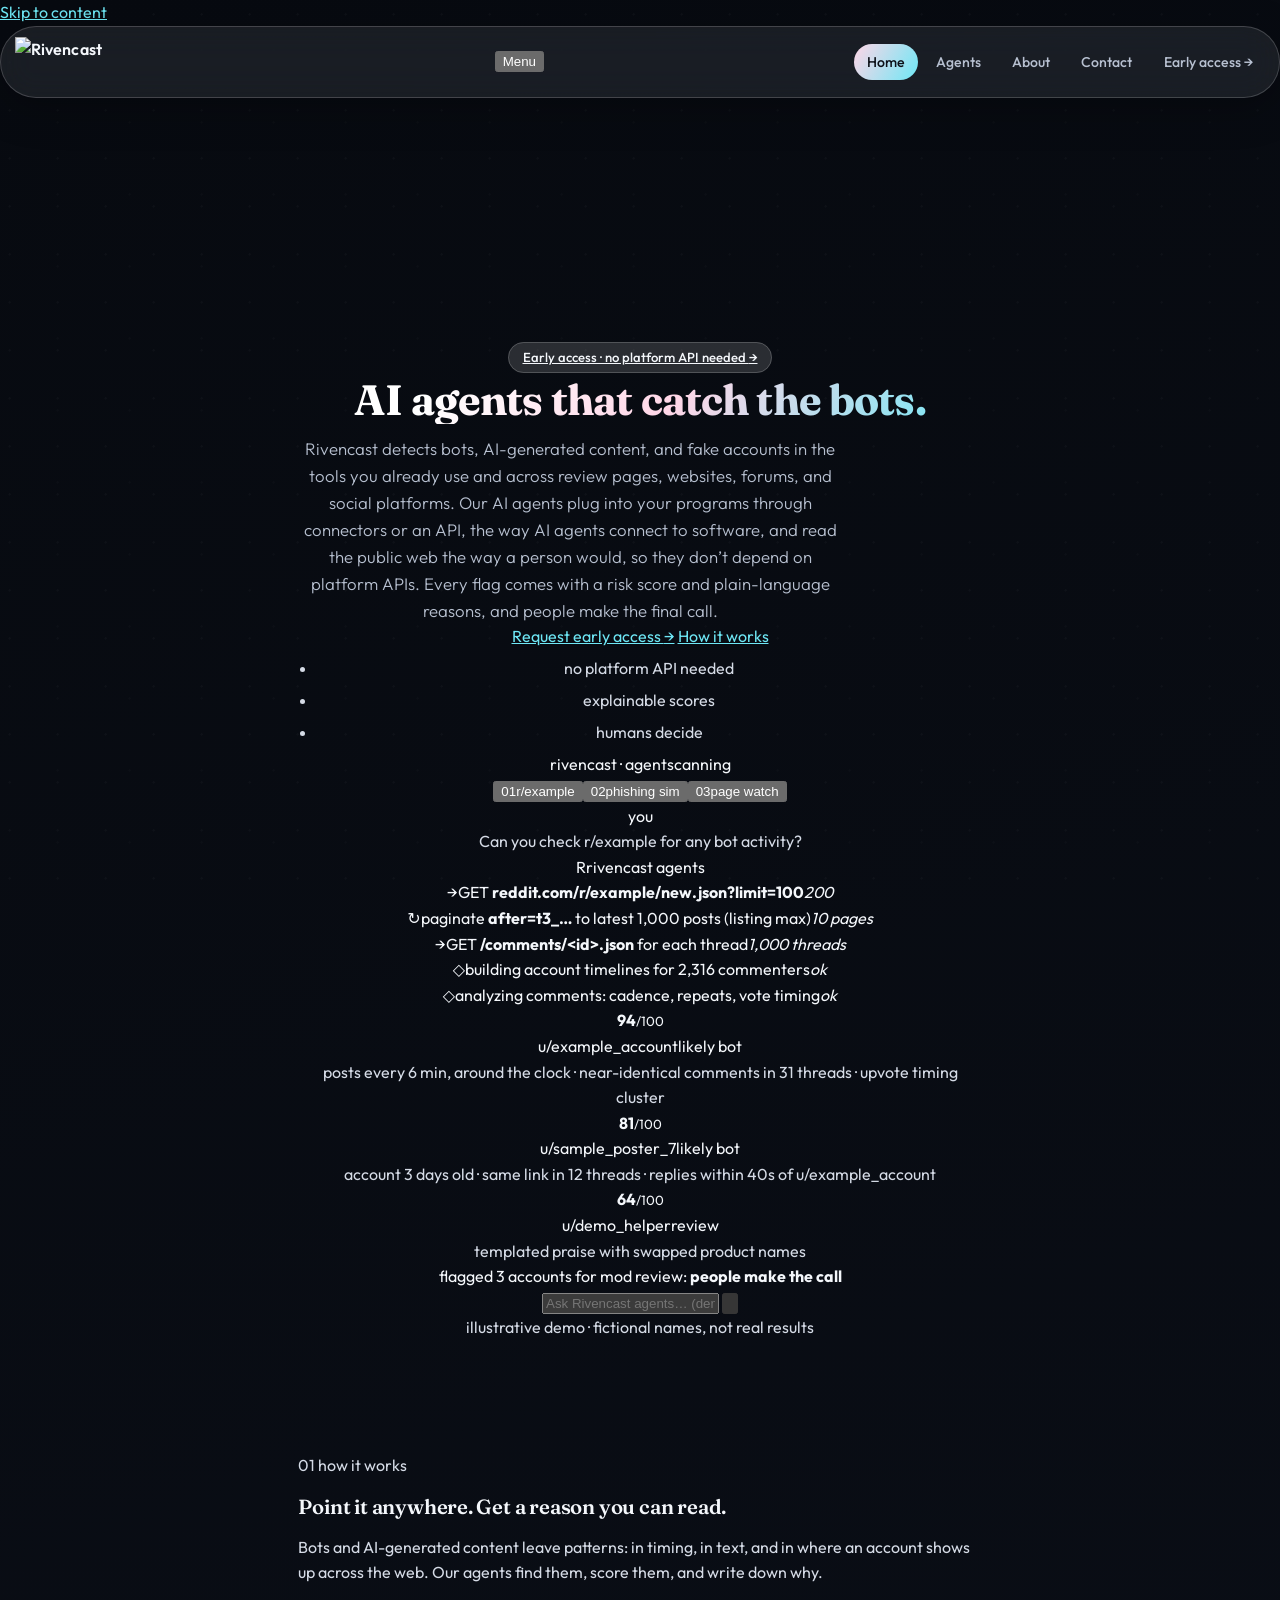
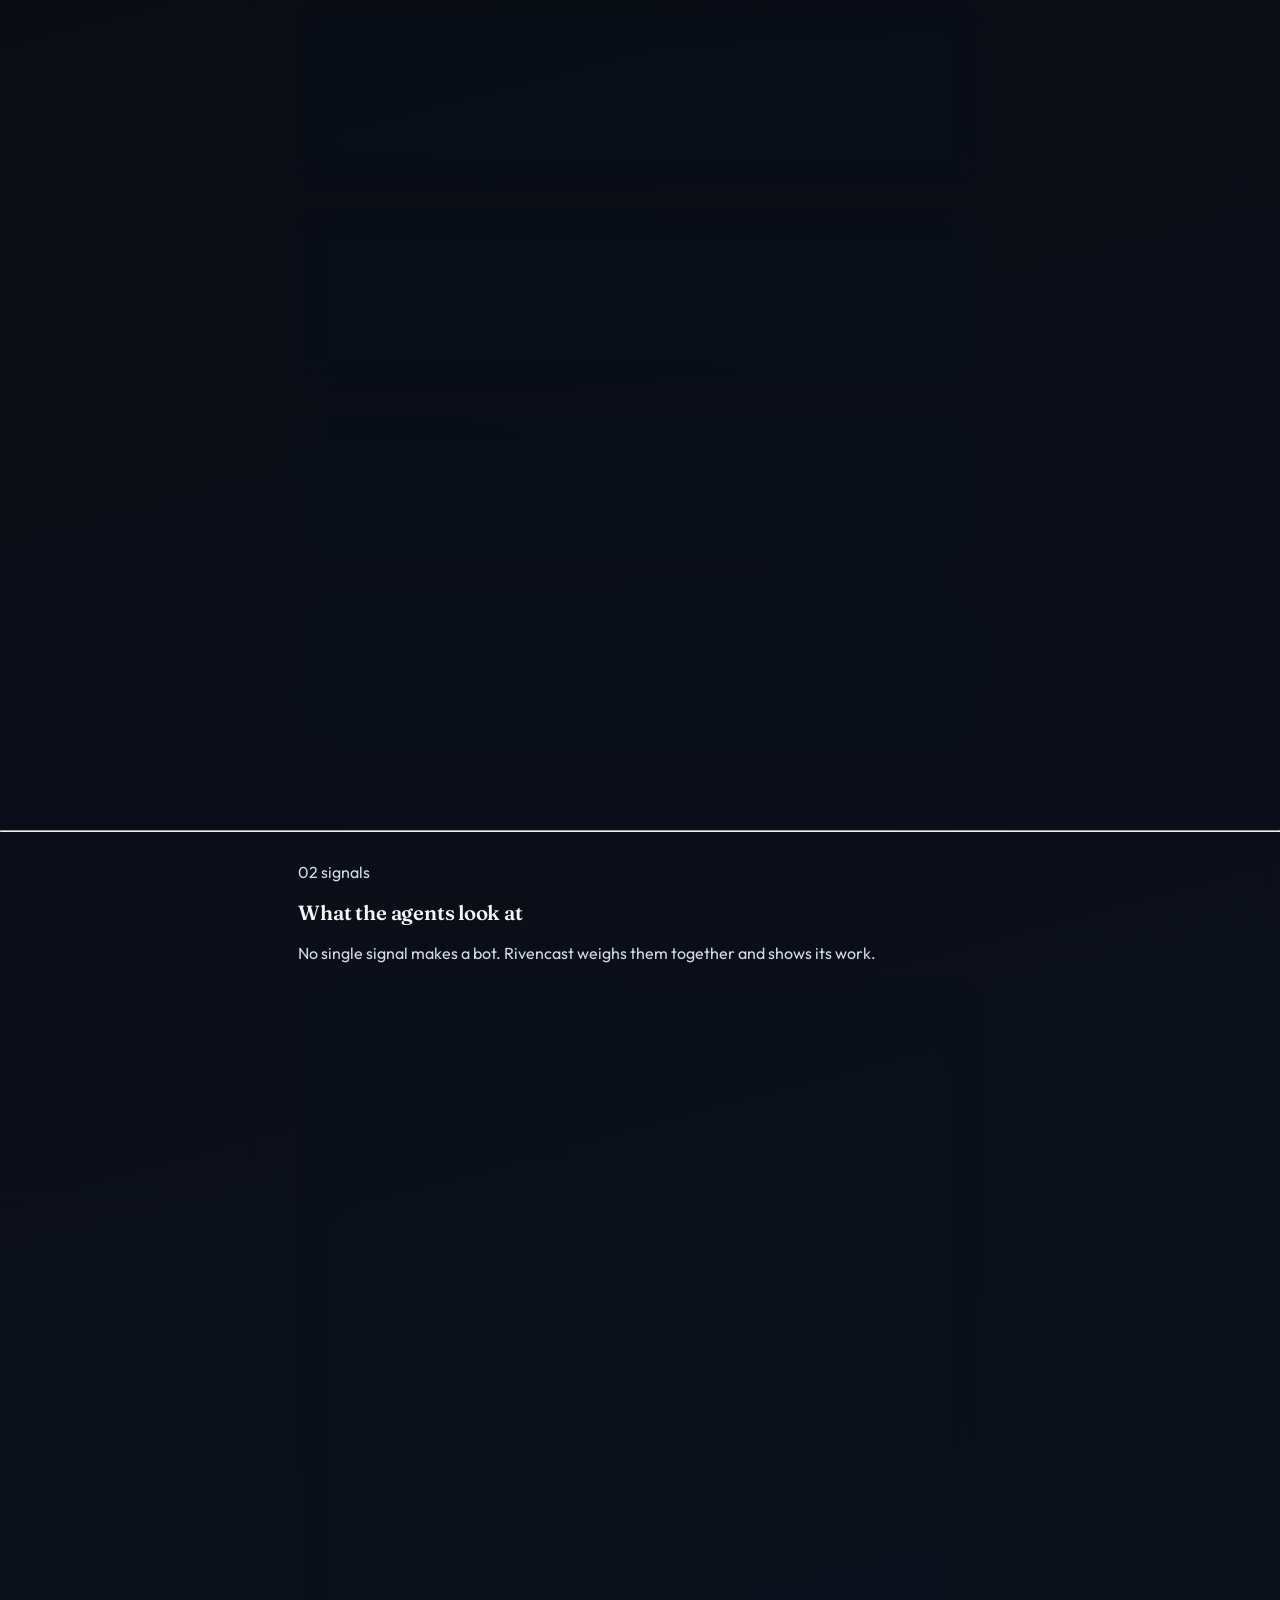
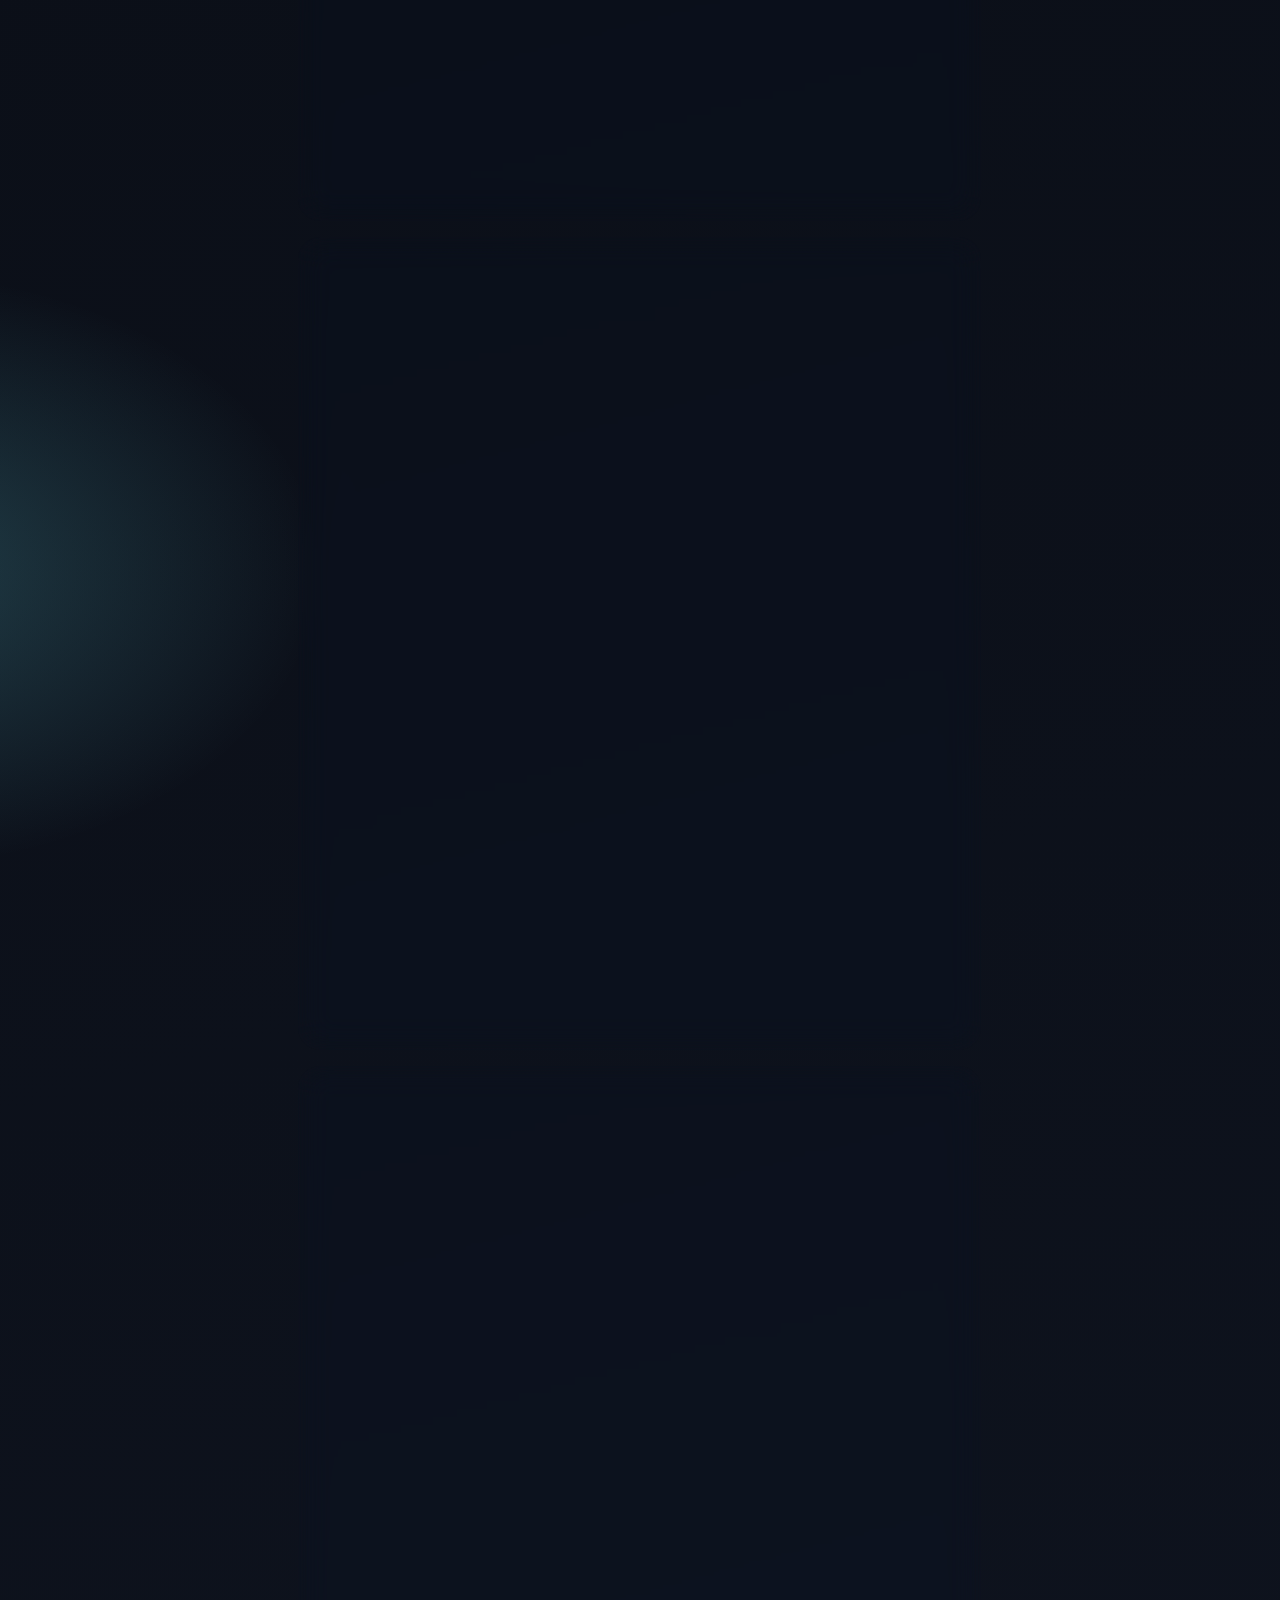
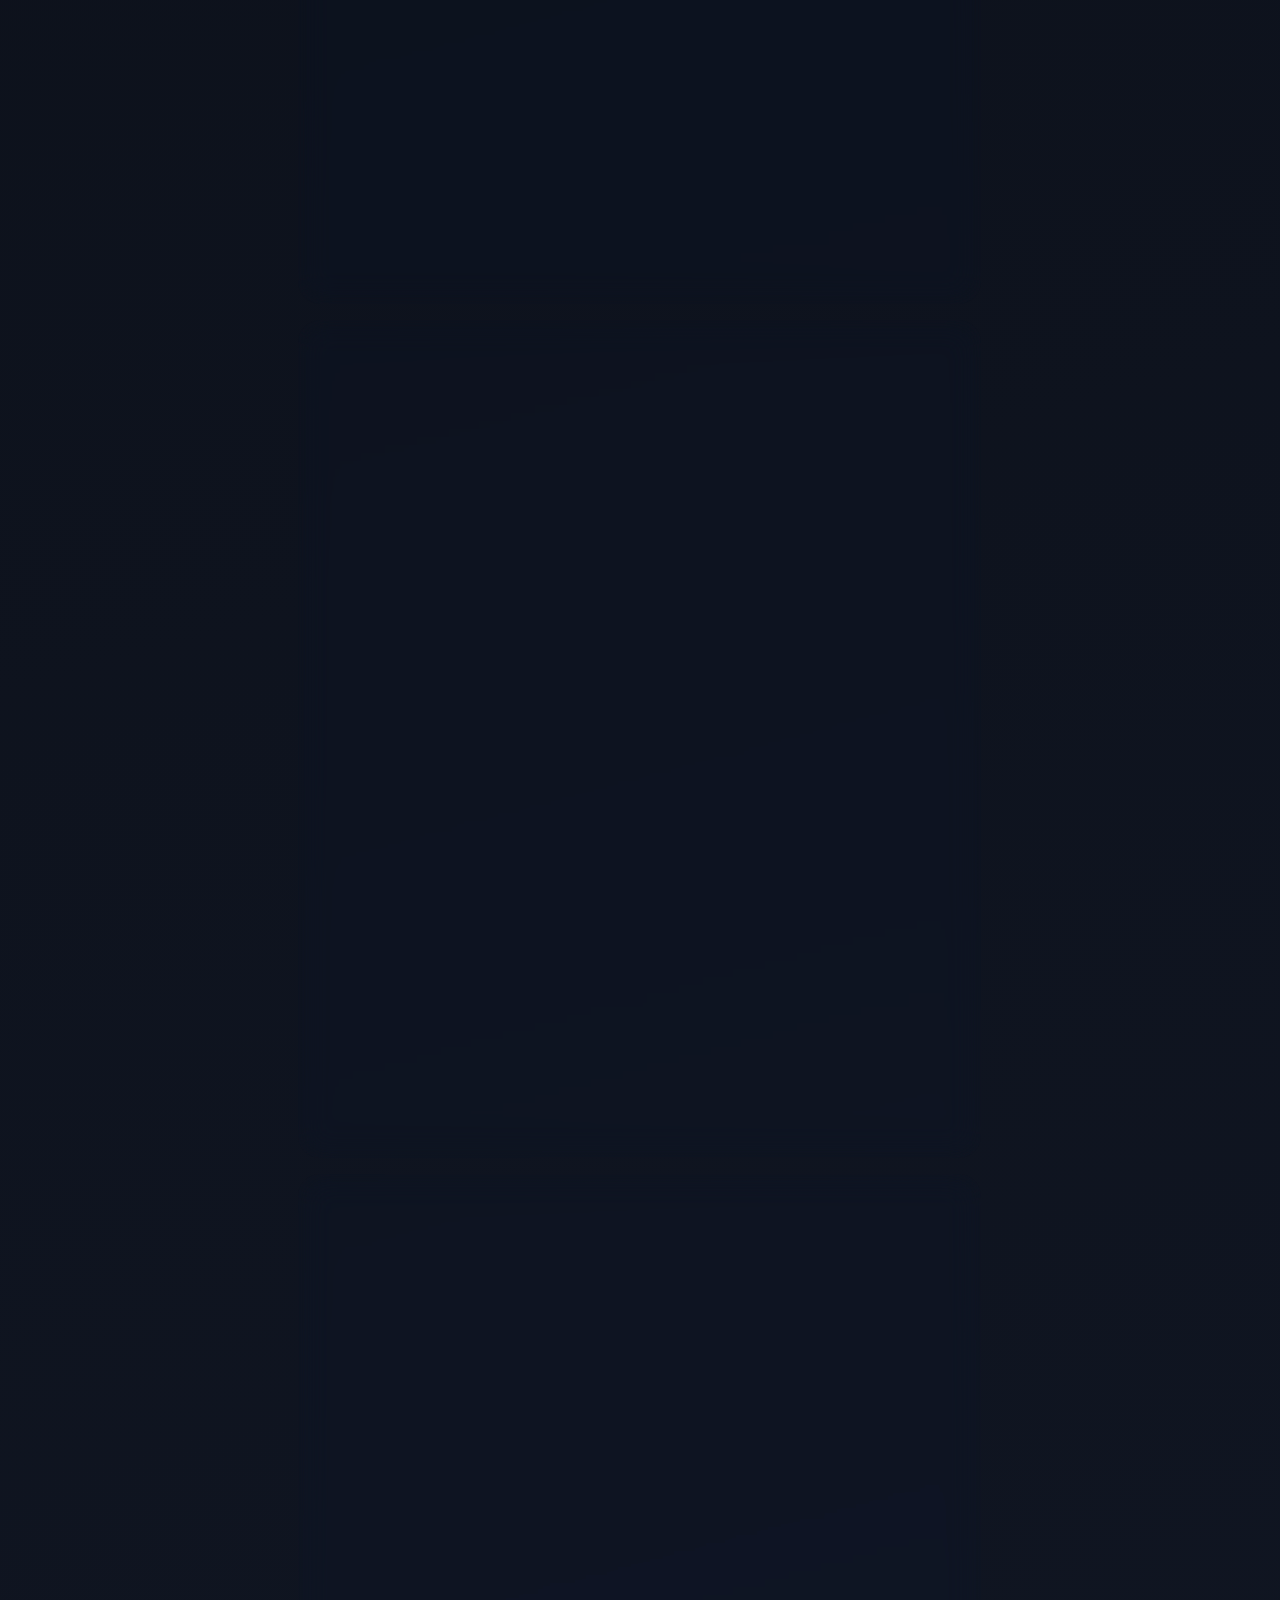
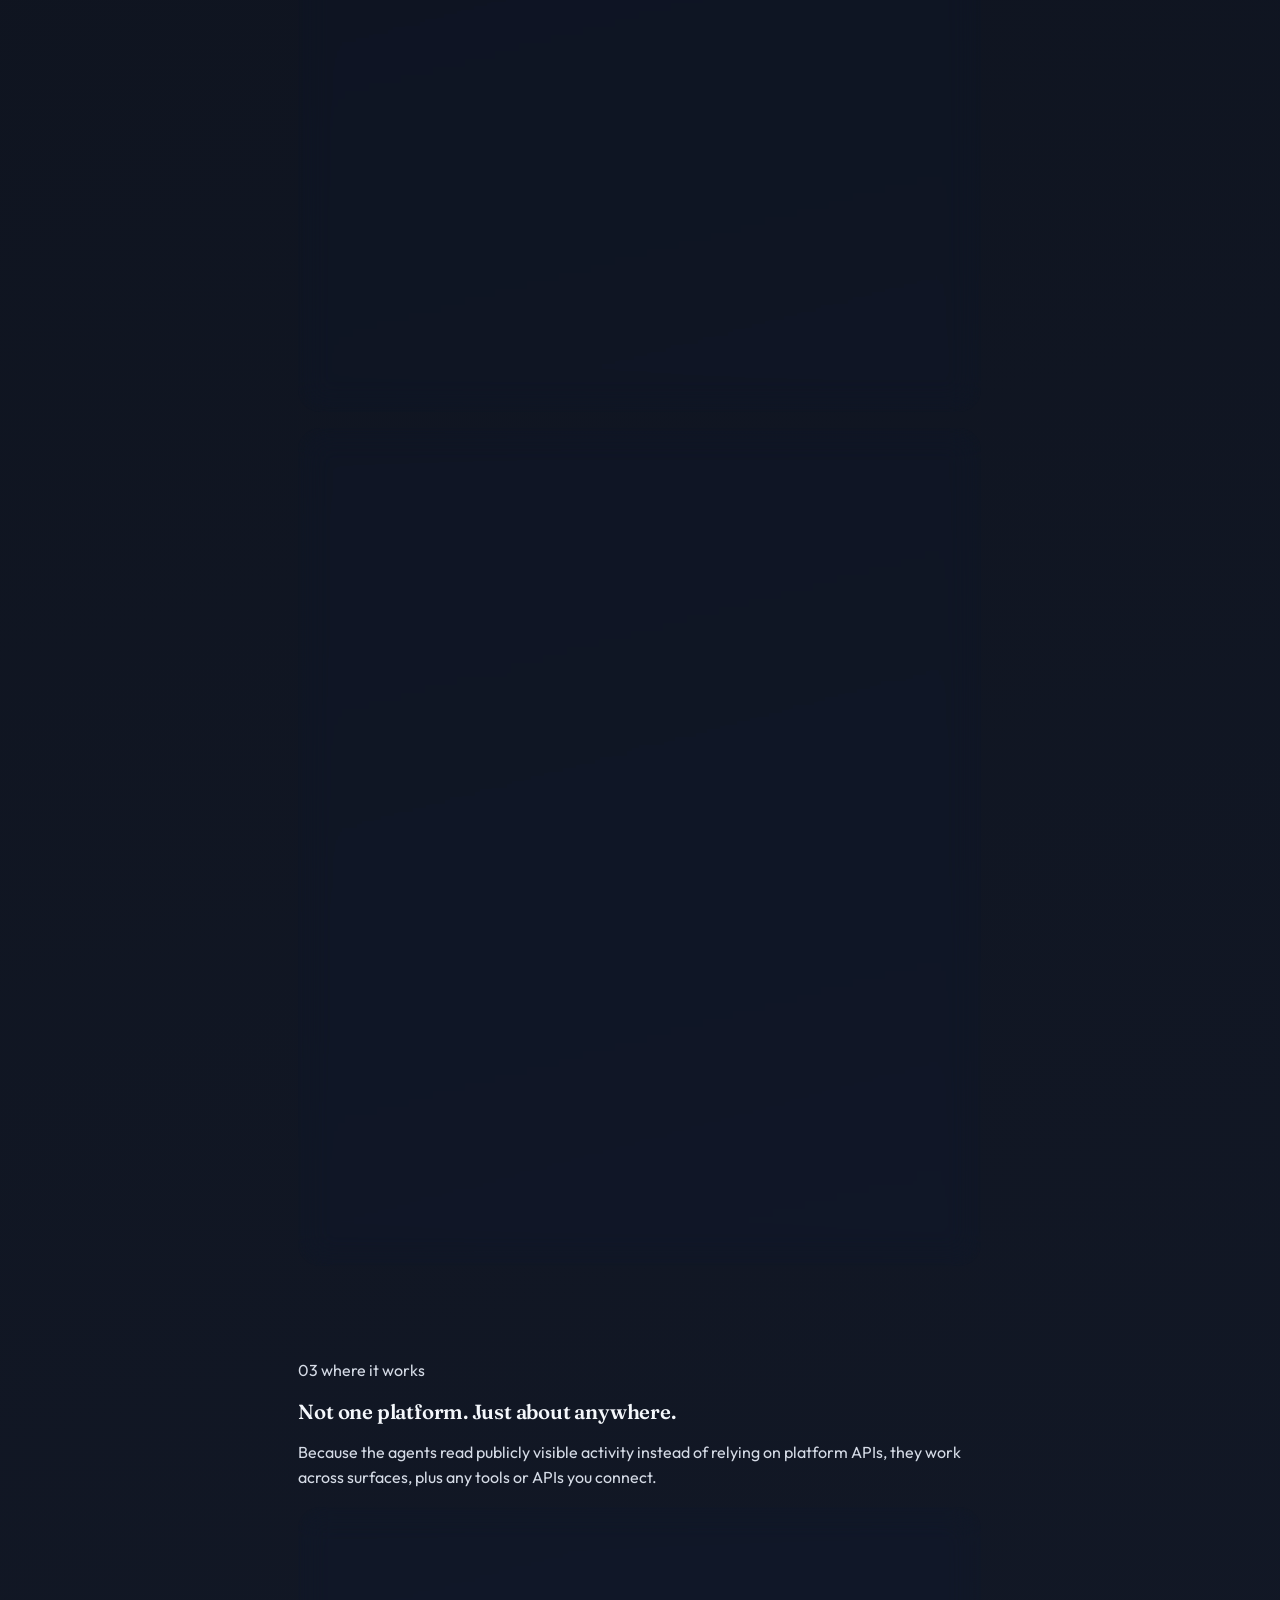
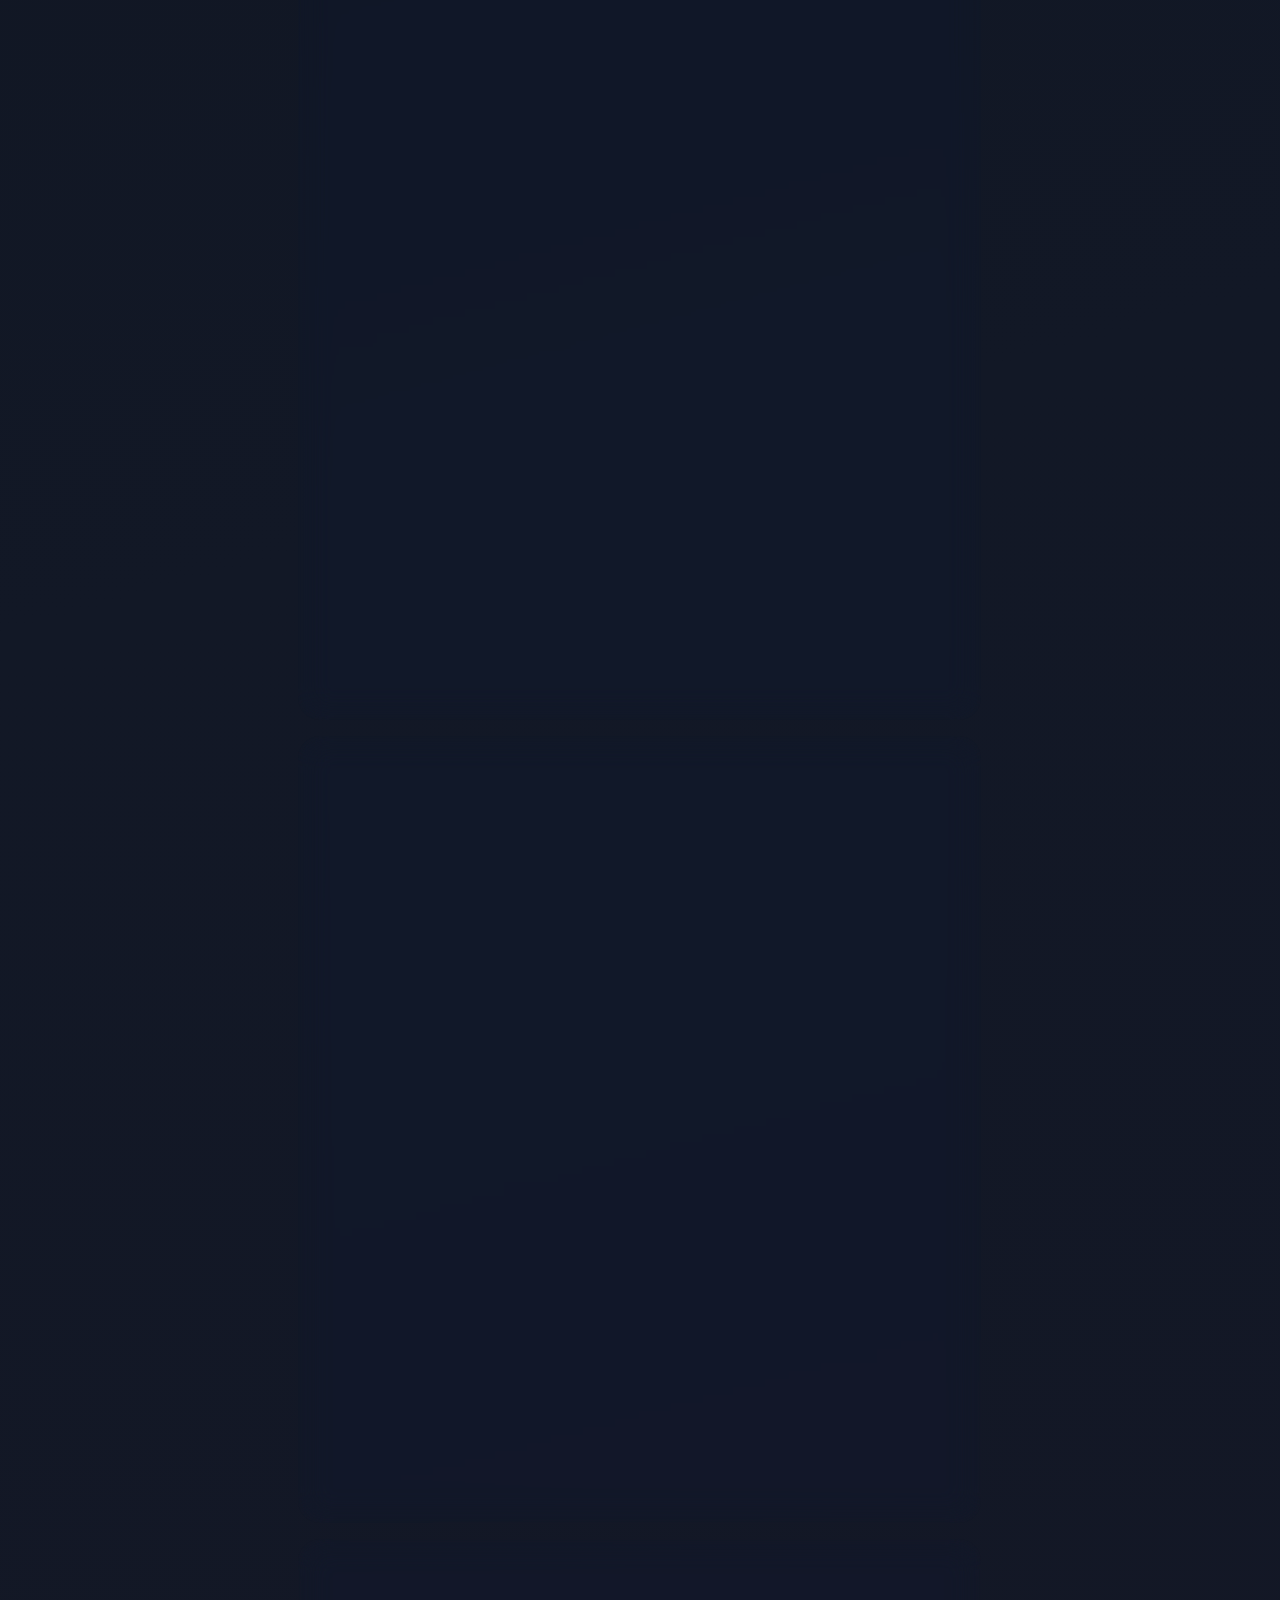
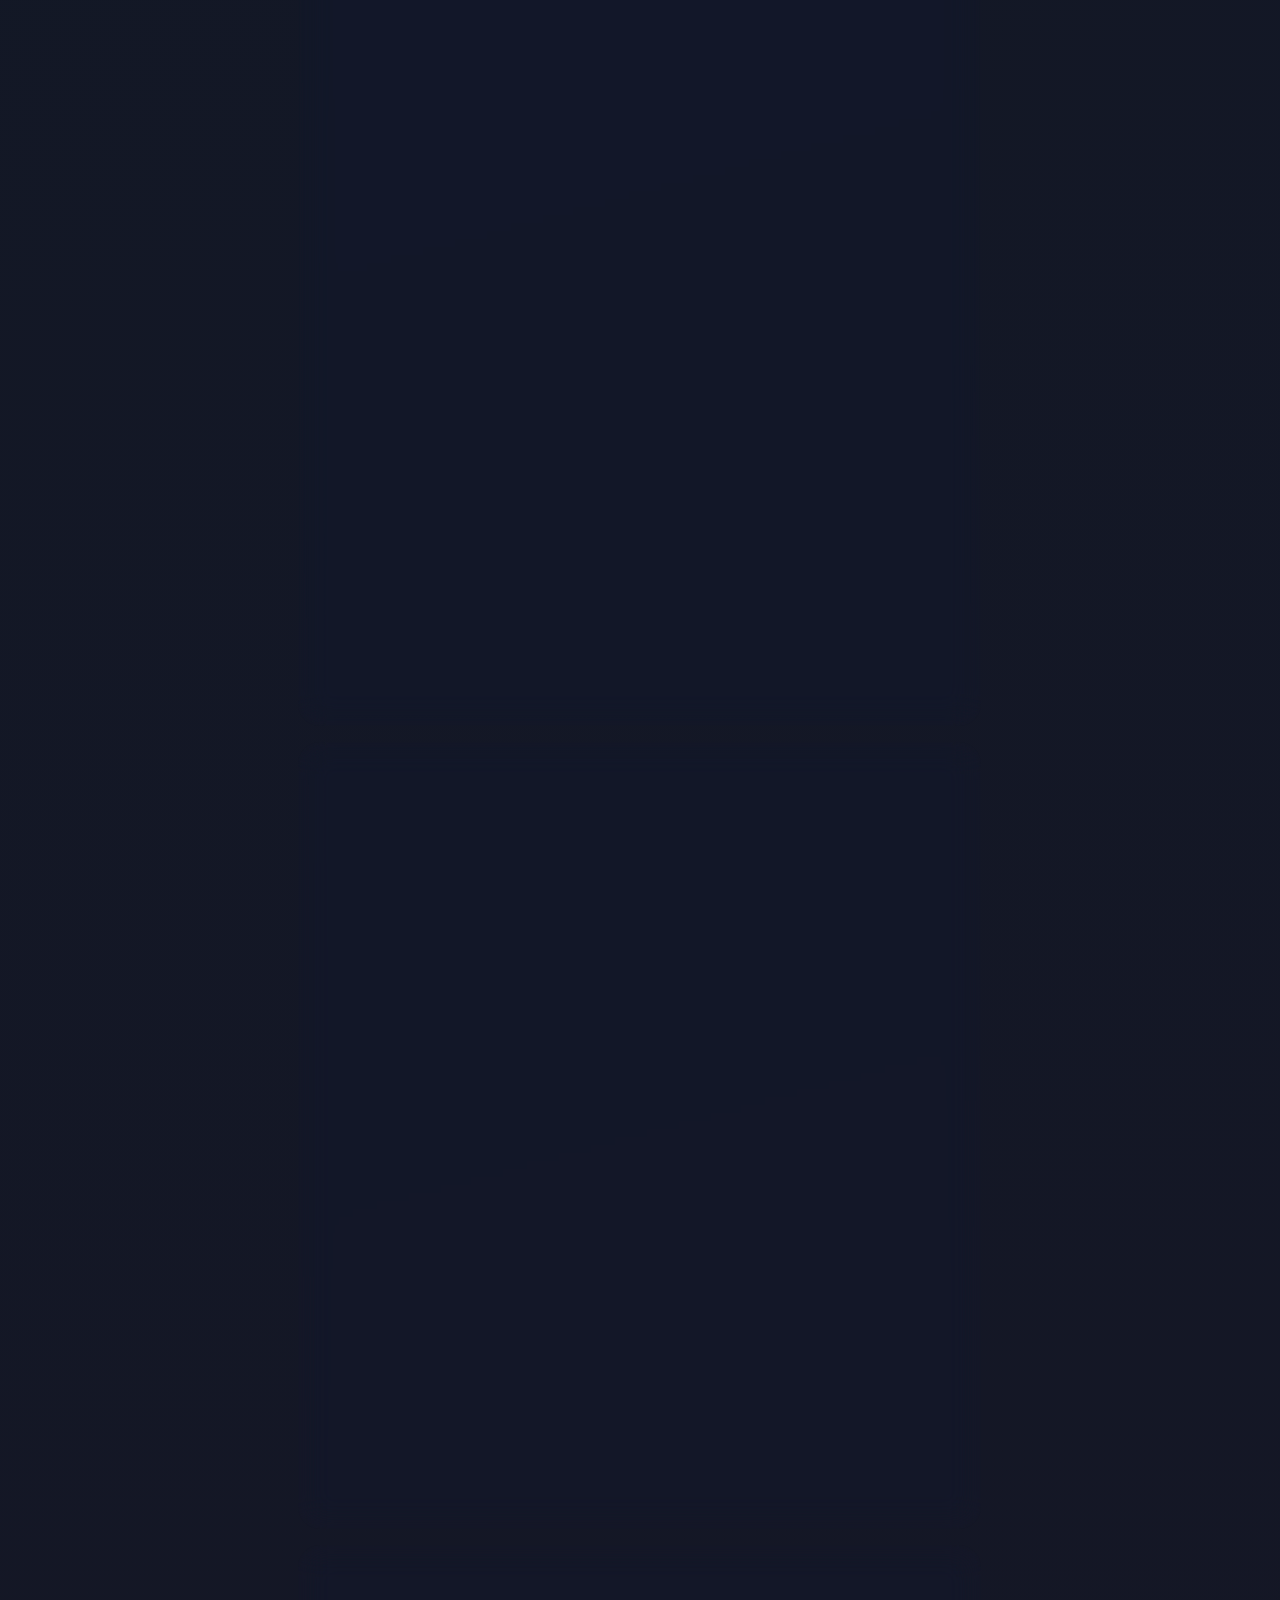
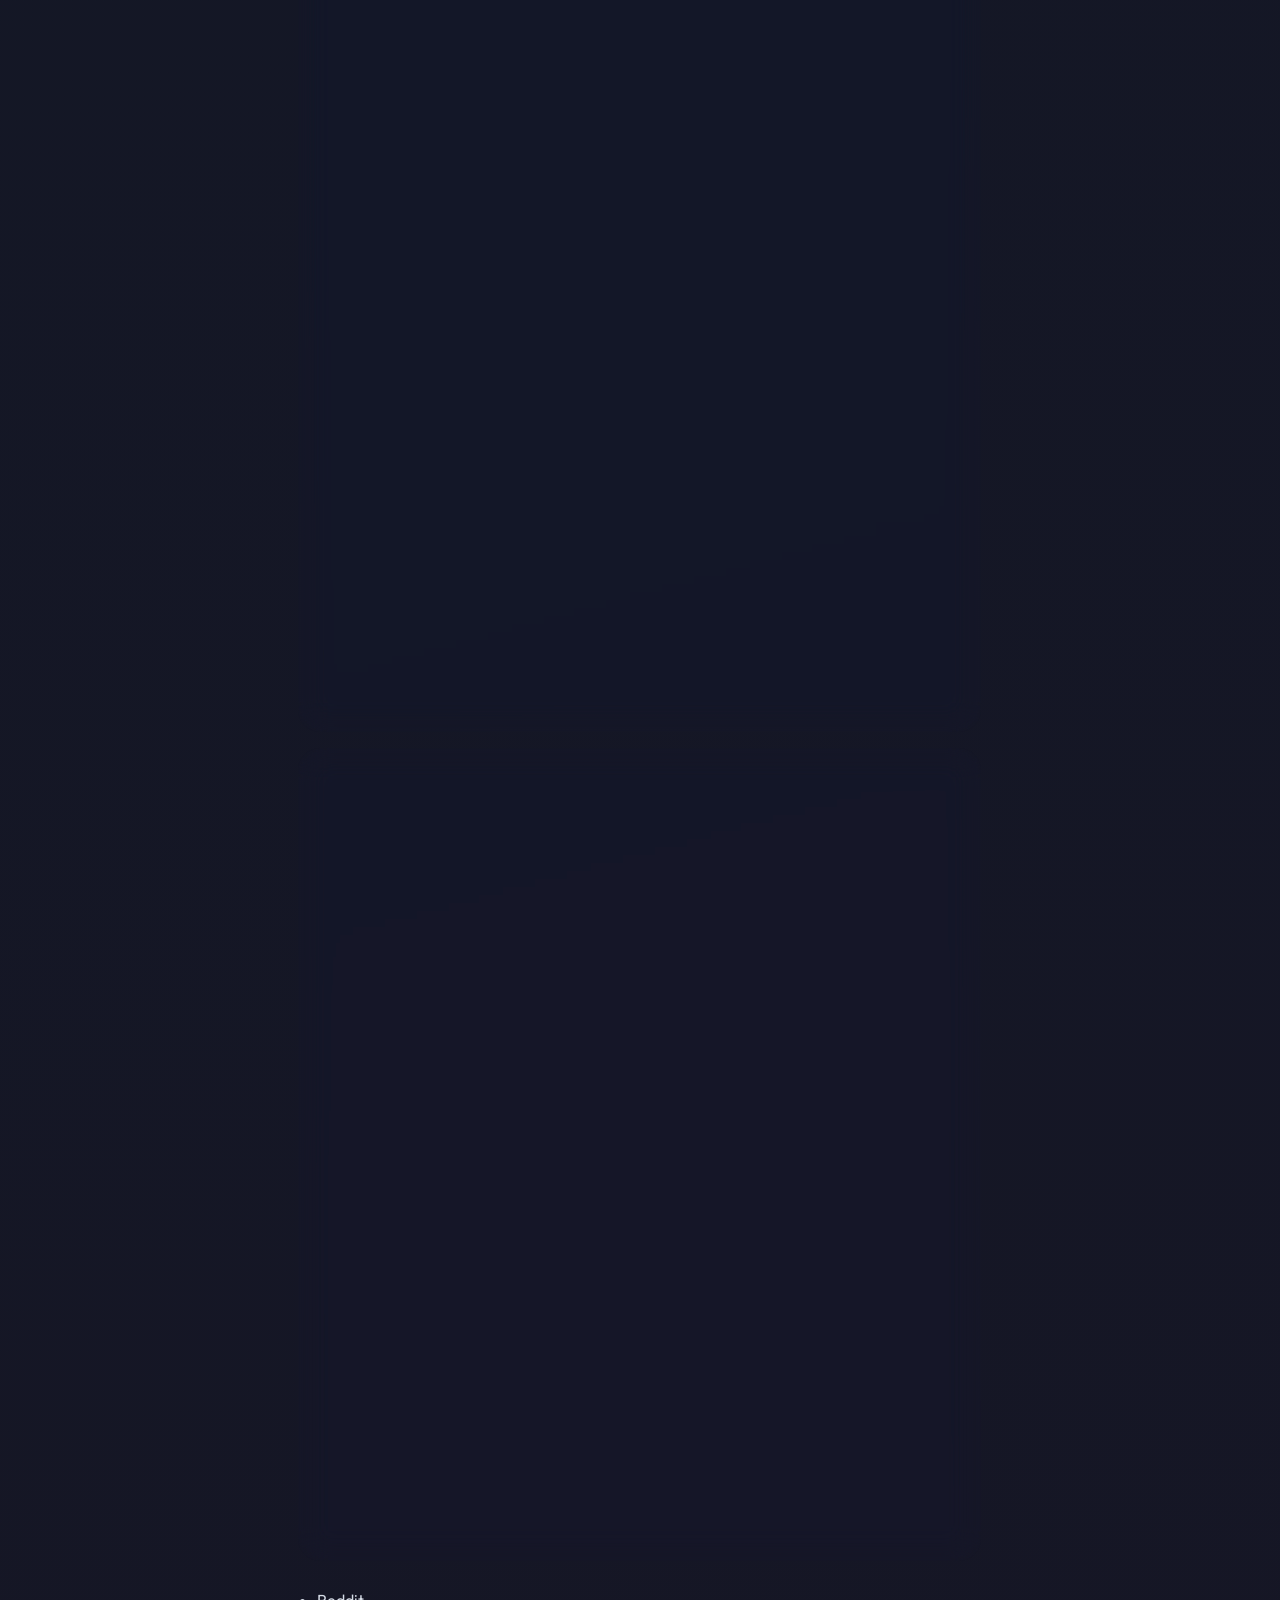
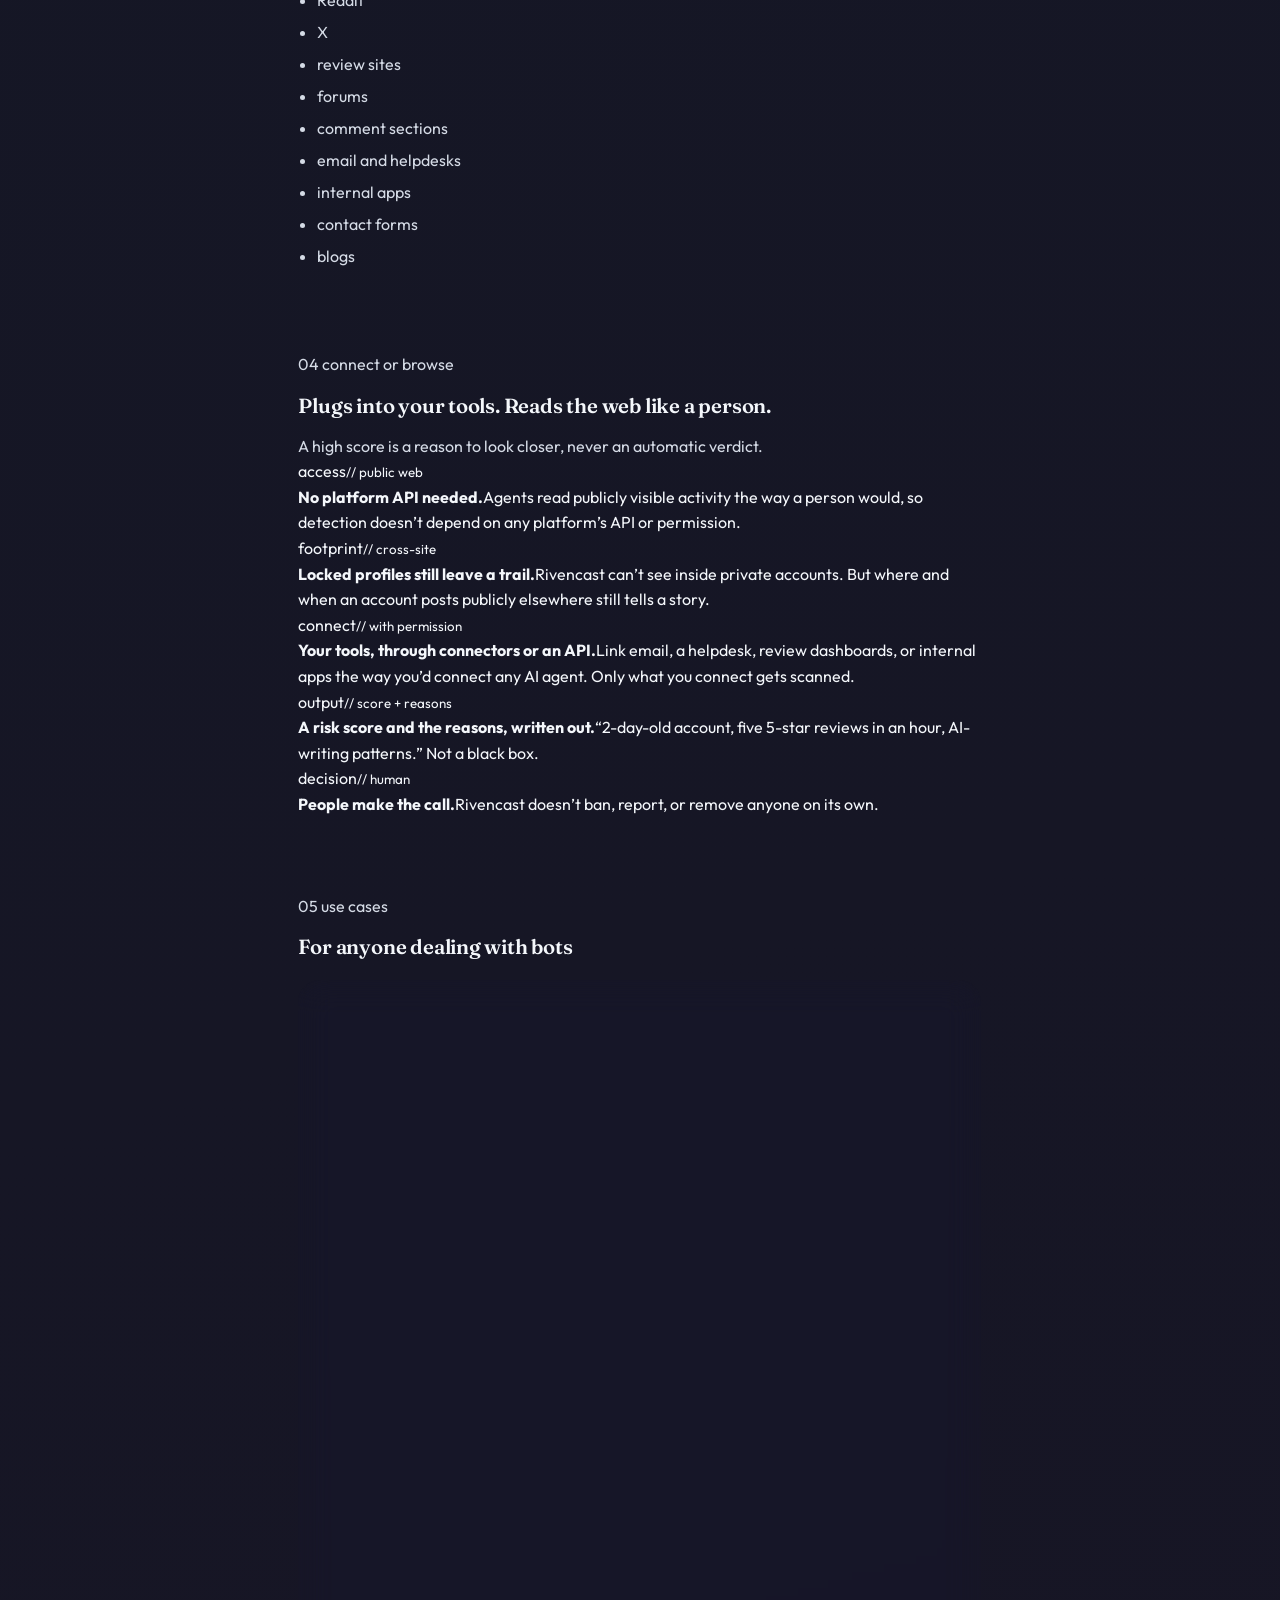
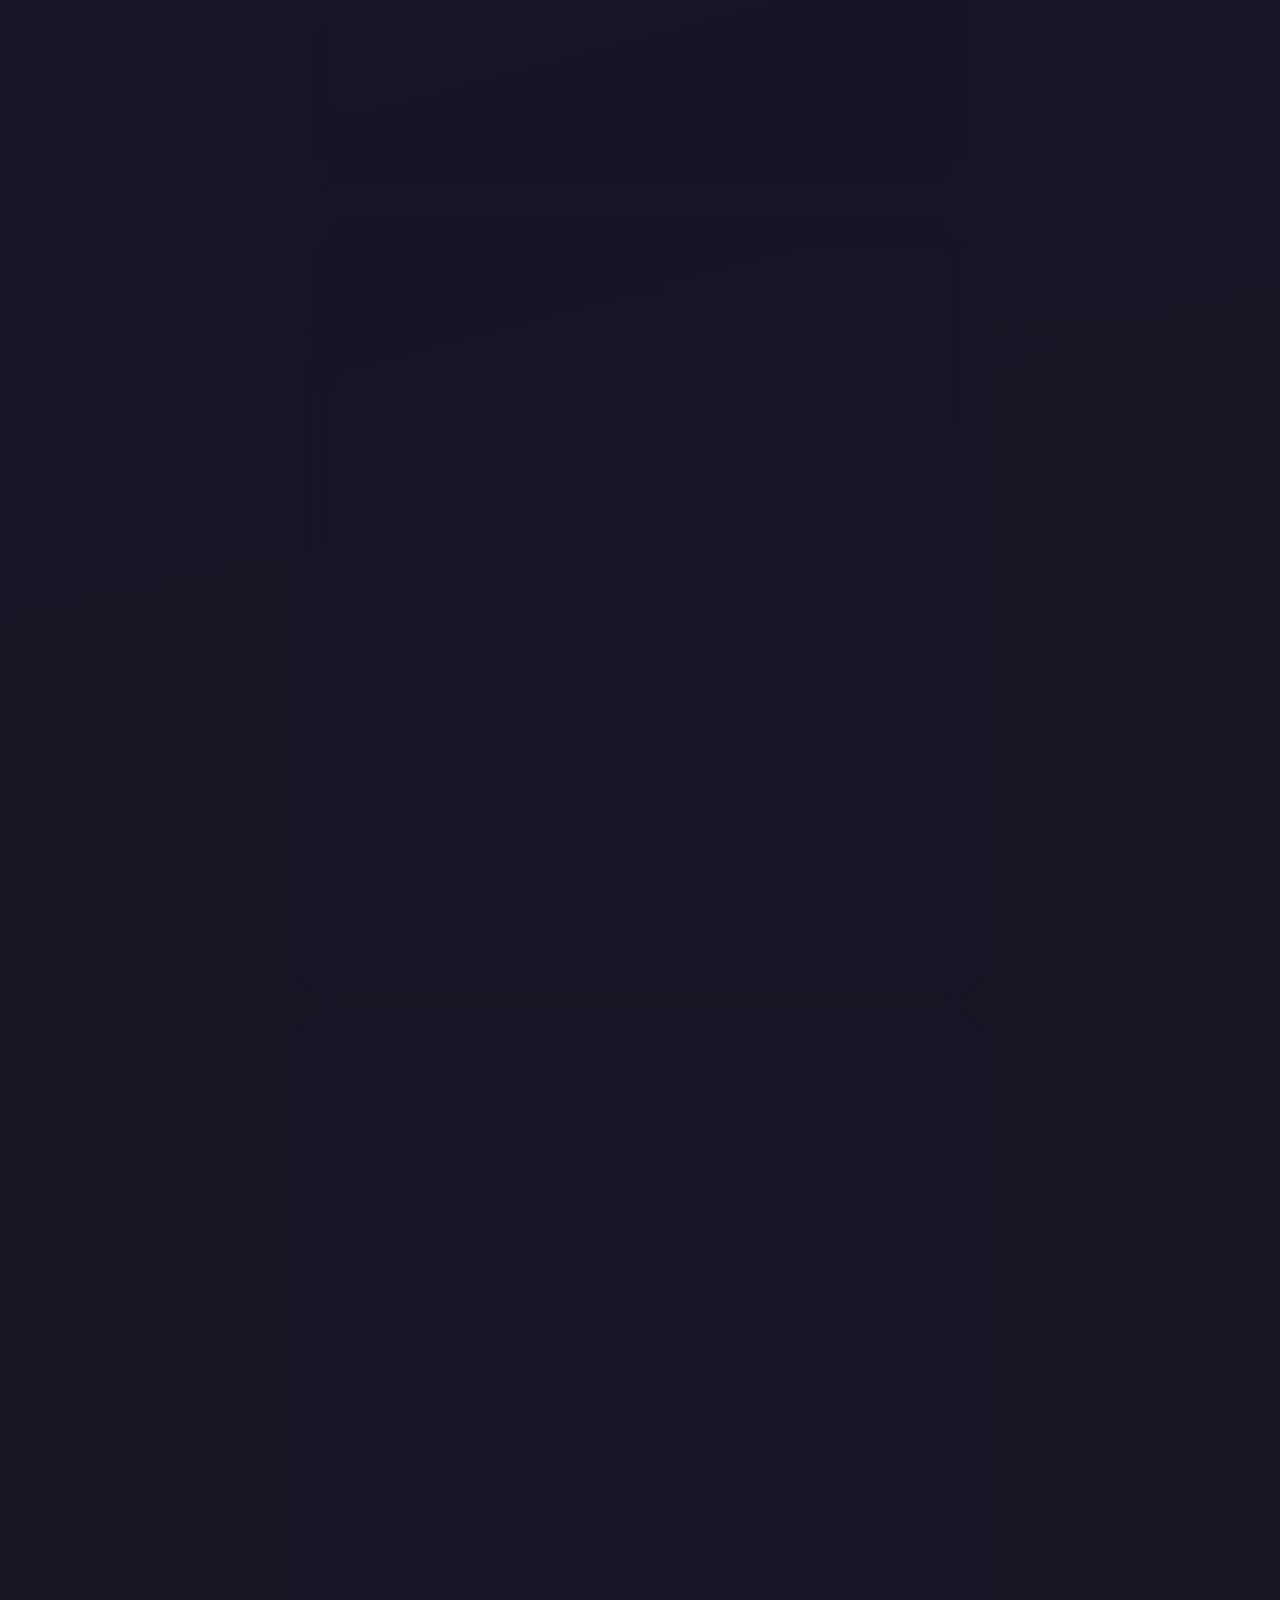
==== commit 3320461a: "Copy: agents connect to your tools via connectors or an API and read the public web like a person" ====
--- a/public/index.html
+++ b/public/index.html
@@ -4,15 +4,15 @@
   <meta charset="utf-8" />
   <meta name="viewport" content="width=device-width, initial-scale=1, viewport-fit=cover" />
   <title>Rivencast: AI agents that catch the bots</title>
-  <meta name="description" content="Rivencast detects bots, AI-generated content, and fake accounts across inboxes, reviews, websites, forums, and social platforms. No platform API needed. Explainable risk scores; people decide. Early access." />
-  <meta name="rc-build" content="rc-sms-contact-2026-11-11" />
+  <meta name="description" content="Rivencast detects bots, AI-generated content, and fake accounts across your connected tools, reviews, websites, forums, and social platforms. Connect via API, no platform API needed. Explainable risk scores; people decide. Early access." />
+  <meta name="rc-build" content="rc-connect-2026-11-11" />
   <link rel="canonical" href="https://rivencast.com/" />
   <meta name="theme-color" content="#06080c" />
   <meta name="color-scheme" content="dark" />
   <meta property="og:type" content="website" />
   <meta property="og:site_name" content="Rivencast" />
   <meta property="og:title" content="Rivencast: AI agents that catch the bots" />
-  <meta property="og:description" content="Rivencast detects bots, AI-generated content, and fake accounts across inboxes, reviews, websites, forums, and social platforms. No platform API needed. Explainable risk scores; people decide. Early access." />
+  <meta property="og:description" content="Rivencast detects bots, AI-generated content, and fake accounts across your connected tools, reviews, websites, forums, and social platforms. Connect via API, no platform API needed. Explainable risk scores; people decide. Early access." />
   <meta property="og:url" content="https://rivencast.com/" />
   <meta property="og:image" content="https://rivencast.com/assets/og-rivencast.png" />
   <meta property="og:image:width" content="1200" />
@@ -20,7 +20,7 @@
   <meta property="og:image:alt" content="Rivencast: AI agents that catch the bots." />
   <meta name="twitter:card" content="summary_large_image" />
   <meta name="twitter:title" content="Rivencast: AI agents that catch the bots" />
-  <meta name="twitter:description" content="Rivencast detects bots, AI-generated content, and fake accounts across inboxes, reviews, websites, forums, and social platforms. No platform API needed. Explainable risk scores; people decide. Early access." />
+  <meta name="twitter:description" content="Rivencast detects bots, AI-generated content, and fake accounts across your connected tools, reviews, websites, forums, and social platforms. Connect via API, no platform API needed. Explainable risk scores; people decide. Early access." />
   <meta name="twitter:image" content="https://rivencast.com/assets/og-rivencast.png" />
   <link rel="icon" href="/favicon.ico" sizes="any" />
   <link rel="icon" href="/assets/favicon.svg" type="image/svg+xml" />
@@ -30,9 +30,9 @@
   <link rel="preconnect" href="https://fonts.googleapis.com" />
   <link rel="preconnect" href="https://fonts.gstatic.com" crossorigin />
   <link rel="stylesheet" href="https://fonts.googleapis.com/css2?family=Geist:wght@300..700&amp;family=Geist+Mono:wght@400..600&amp;display=swap" />
-  <link rel="stylesheet" href="/styles.css?v=23" />
+  <link rel="stylesheet" href="/styles.css?v=24" />
   <script>document.documentElement.classList.add("js")</script>
-  <script type="application/ld+json">{"@context": "https://schema.org", "@type": "Organization", "name": "Rivencast", "url": "https://rivencast.com/", "logo": "https://rivencast.com/assets/icon-512.png", "email": "inquiry@rivencast.com", "description": "Rivencast is an independent AI studio in Houston, Texas, building AI agents that detect bots, AI-generated content, and fake accounts across inboxes, reviews, websites, forums, and social platforms. The agents read publicly visible activity without relying on platform APIs and explain every risk score in plain language, so people make the call.", "address": {"@type": "PostalAddress", "addressLocality": "Houston", "addressRegion": "TX", "addressCountry": "US"}, "contactPoint": [{"@type": "ContactPoint", "contactType": "customer support", "email": "inquiry@rivencast.com"}]}</script>
+  <script type="application/ld+json">{"@context": "https://schema.org", "@type": "Organization", "name": "Rivencast", "url": "https://rivencast.com/", "logo": "https://rivencast.com/assets/icon-512.png", "email": "inquiry@rivencast.com", "description": "Rivencast is an independent AI studio in Houston, Texas, building AI agents that detect bots, AI-generated content, and fake accounts across the tools a company already uses and the public web. The agents connect to systems like email, helpdesks, and review dashboards through connectors or an API, read publicly visible activity the way a person would without relying on platform APIs, and explain every risk score in plain language, so people make the call.", "address": {"@type": "PostalAddress", "addressLocality": "Houston", "addressRegion": "TX", "addressCountry": "US"}, "contactPoint": [{"@type": "ContactPoint", "contactType": "customer support", "email": "inquiry@rivencast.com"}]}</script>
 </head>
 <body>
   <a class="skip" href="#main">Skip to content</a>
@@ -64,9 +64,10 @@
           <a class="pill reveal" href="/request-access"><span class="dot live" aria-hidden="true"></span>Early access · no platform API needed <span aria-hidden="true">→</span></a>
           <h1 id="hero-heading" class="reveal" style="--d:.05s">AI agents that <span class="grad-text nowrap">catch the bots.</span></h1>
           <p class="lede reveal" style="--d:.1s">
-            Rivencast detects bots, AI-generated content, and fake accounts in your inbox, on review pages,
-            websites, forums, and social platforms. Our AI agents read the web the way a person would, so they
-            don’t depend on platform APIs. Every flag comes with a risk score and plain-language reasons, and people make the final call.
+            Rivencast detects bots, AI-generated content, and fake accounts in the tools you already use and across
+            review pages, websites, forums, and social platforms. Our AI agents plug into your programs through connectors
+            or an API, the way AI agents connect to software, and read the public web the way a person would, so they don’t
+            depend on platform APIs. Every flag comes with a risk score and plain-language reasons, and people make the final call.
           </p>
           <div class="hero-actions reveal" style="--d:.15s">
             <a class="btn" href="/request-access">Request early access <span class="arr" aria-hidden="true">→</span></a>
@@ -175,7 +176,7 @@
             <h2 id="how-heading">Point it anywhere. Get a reason you can read.</h2>
             <p class="section-lede">Bots and AI-generated content leave patterns: in timing, in text, and in where an account shows up across the web. Our agents find them, score them, and write down why.</p>
           </div>
-          <ol class="flow" style="list-style:none;margin:0;padding:0"><li class="card reveal" style="--d:0.00s"><p class="flow-step">01 · point</p><h3>Tell it where to look</h3><p>Connect an inbox with your permission, or point the agents at a review page, a forum, a site, or an account.</p></li><li class="card reveal" style="--d:0.06s"><p class="flow-step">02 · read</p><h3>Agents read the web</h3><p>They read publicly visible activity the way a person would (no platform API needed), fast, at scale.</p></li><li class="card reveal" style="--d:0.12s"><p class="flow-step">03 · explain</p><h3>Score + reasons</h3><p>Each account or message gets a risk score and a plain-language explanation of why.</p></li><li class="card reveal" style="--d:0.18s"><p class="flow-step">04 · decide</p><h3>People make the call</h3><p>Rivencast flags. You and your team review and decide what happens next.</p></li></ol>
+          <ol class="flow" style="list-style:none;margin:0;padding:0"><li class="card reveal" style="--d:0.00s"><p class="flow-step">01 · point</p><h3>Tell it where to look</h3><p>Connect your email, helpdesk, or other tools with a connector or an API, or point the agents at a review page, a forum, a site, or an account.</p></li><li class="card reveal" style="--d:0.06s"><p class="flow-step">02 · read</p><h3>Agents connect and read</h3><p>They work inside the tools you connect, like any AI agent using an API, and read the public web the way a person would (no platform API needed), fast, at scale.</p></li><li class="card reveal" style="--d:0.12s"><p class="flow-step">03 · explain</p><h3>Score + reasons</h3><p>Each account or message gets a risk score and a plain-language explanation of why.</p></li><li class="card reveal" style="--d:0.18s"><p class="flow-step">04 · decide</p><h3>People make the call</h3><p>Rivencast flags. You and your team review and decide what happens next.</p></li></ol>
         </div>
       </section>
 
@@ -197,24 +198,24 @@
           <div class="section-head center reveal">
             <p class="label"><span class="idx">03</span> where it works</p>
             <h2 id="where-heading">Not one platform. Just about anywhere.</h2>
-            <p class="section-lede">Because the agents read publicly visible activity instead of relying on platform APIs, they work across surfaces, plus any inbox you connect.</p>
-          </div>
-          <div class="grid grid-3"><article class="card reveal" style="--d:0.00s"><span class="ico" aria-hidden="true"><svg viewBox="0 0 24 24"><rect x="3" y="5" width="18" height="14" rx="2.5"/><path d="m3.5 7 8.5 6 8.5-6"/></svg></span><h3>Company email</h3><p>Inboxes you connect, with your permission. Flag bot- or AI-written inbound, phishing-style automation, and fake leads.</p></article><article class="card reveal" style="--d:0.06s"><span class="ico" aria-hidden="true"><svg viewBox="0 0 24 24"><circle cx="12" cy="12" r="9"/><path d="M3 12h18M12 3c3 3.5 3 14.5 0 18M12 3c-3 3.5-3 14.5 0 18"/></svg></span><h3>Websites & comment sections</h3><p>Comment threads, sign-up spam, and contact-form floods on sites you run or care about.</p></article><article class="card reveal" style="--d:0.12s"><span class="ico" aria-hidden="true"><svg viewBox="0 0 24 24"><path d="M5 21V4M5 4h11l-2 4 2 4H5"/></svg></span><h3>Product & business reviews</h3><p>Review pages for products and businesses: bursts of fake praise or coordinated pile-ons.</p></article><article class="card reveal" style="--d:0.00s"><span class="ico" aria-hidden="true"><svg viewBox="0 0 24 24"><circle cx="9" cy="8" r="3.5"/><path d="M2.5 20a6.5 6.5 0 0 1 13 0"/><path d="M16 4.6a3.5 3.5 0 0 1 0 6.8M18 14.2A6 6 0 0 1 21.5 20"/></svg></span><h3>Public forums</h3><p>Community boards and discussion threads where bots farm reputation and drop links.</p></article><article class="card reveal" style="--d:0.06s"><span class="ico" aria-hidden="true"><svg viewBox="0 0 24 24"><path d="M4 5h16v11H9l-5 4z"/><path d="M8 9.5h8M8 12.5h5"/></svg></span><h3>Social platforms</h3><p>Public posts and replies on social sites. Reddit and X are examples, not limits.</p></article><article class="card reveal" style="--d:0.12s"><span class="ico" aria-hidden="true"><svg viewBox="0 0 24 24"><circle cx="11" cy="11" r="7"/><path d="m20 20-3.6-3.6"/></svg></span><h3>Just about anywhere public</h3><p>If a person could see it on the open web, an agent can read it the same way.</p></article></div>
-          <ul class="chips reveal" style="margin-top:28px" aria-label="Examples"><li class="chip">Reddit</li><li class="chip">X</li><li class="chip">review sites</li><li class="chip">forums</li><li class="chip">comment sections</li><li class="chip">company inboxes</li><li class="chip">contact forms</li><li class="chip">blogs</li></ul>
+            <p class="section-lede">Because the agents read publicly visible activity instead of relying on platform APIs, they work across surfaces, plus any tools or APIs you connect.</p>
+          </div>
+          <div class="grid grid-3"><article class="card reveal" style="--d:0.00s"><span class="ico" aria-hidden="true"><svg viewBox="0 0 24 24"><rect x="3" y="5" width="18" height="14" rx="2.5"/><path d="m3.5 7 8.5 6 8.5-6"/></svg></span><h3>Your connected tools</h3><p>Email, helpdesk, review dashboards, community tools, and internal apps you connect through a connector or an API, with your permission.</p></article><article class="card reveal" style="--d:0.06s"><span class="ico" aria-hidden="true"><svg viewBox="0 0 24 24"><circle cx="12" cy="12" r="9"/><path d="M3 12h18M12 3c3 3.5 3 14.5 0 18M12 3c-3 3.5-3 14.5 0 18"/></svg></span><h3>Websites & comment sections</h3><p>Comment threads, sign-up spam, and contact-form floods on sites you run or care about.</p></article><article class="card reveal" style="--d:0.12s"><span class="ico" aria-hidden="true"><svg viewBox="0 0 24 24"><path d="M5 21V4M5 4h11l-2 4 2 4H5"/></svg></span><h3>Product & business reviews</h3><p>Review pages for products and businesses: bursts of fake praise or coordinated pile-ons.</p></article><article class="card reveal" style="--d:0.00s"><span class="ico" aria-hidden="true"><svg viewBox="0 0 24 24"><circle cx="9" cy="8" r="3.5"/><path d="M2.5 20a6.5 6.5 0 0 1 13 0"/><path d="M16 4.6a3.5 3.5 0 0 1 0 6.8M18 14.2A6 6 0 0 1 21.5 20"/></svg></span><h3>Public forums</h3><p>Community boards and discussion threads where bots farm reputation and drop links.</p></article><article class="card reveal" style="--d:0.06s"><span class="ico" aria-hidden="true"><svg viewBox="0 0 24 24"><path d="M4 5h16v11H9l-5 4z"/><path d="M8 9.5h8M8 12.5h5"/></svg></span><h3>Social platforms</h3><p>Public posts and replies on social sites. Reddit and X are examples, not limits.</p></article><article class="card reveal" style="--d:0.12s"><span class="ico" aria-hidden="true"><svg viewBox="0 0 24 24"><circle cx="11" cy="11" r="7"/><path d="m20 20-3.6-3.6"/></svg></span><h3>Just about anywhere public</h3><p>If a person could see it on the open web, an agent can read it the same way, no platform API needed.</p></article></div>
+          <ul class="chips reveal" style="margin-top:28px" aria-label="Examples"><li class="chip">Reddit</li><li class="chip">X</li><li class="chip">review sites</li><li class="chip">forums</li><li class="chip">comment sections</li><li class="chip">email and helpdesks</li><li class="chip">internal apps</li><li class="chip">contact forms</li><li class="chip">blogs</li></ul>
         </div>
       </section>
 
       <section class="section tight" aria-labelledby="out-heading">
         <div class="wrap split">
           <div class="section-head reveal">
-            <p class="label"><span class="idx">04</span> no api required</p>
-            <h2 id="out-heading">Reads the web like a person. Explains like an analyst.</h2>
+            <p class="label"><span class="idx">04</span> connect or browse</p>
+            <h2 id="out-heading">Plugs into your tools. Reads the web like a person.</h2>
             <p class="section-lede">A high score is a reason to look closer, never an automatic verdict.</p>
           </div>
           <div class="spec reveal">
             <div class="spec-row"><div class="spec-key">access<small>// public web</small></div><div><strong>No platform API needed.</strong><span class="v">Agents read publicly visible activity the way a person would, so detection doesn’t depend on any platform’s API or permission.</span></div></div>
             <div class="spec-row"><div class="spec-key">footprint<small>// cross-site</small></div><div><strong>Locked profiles still leave a trail.</strong><span class="v">Rivencast can’t see inside private accounts. But where and when an account posts publicly elsewhere still tells a story.</span></div></div>
-            <div class="spec-row"><div class="spec-key">email<small>// with permission</small></div><div><strong>Only inboxes you connect.</strong><span class="v">Email is scanned only when you connect it, never anyone else’s.</span></div></div>
+            <div class="spec-row"><div class="spec-key">connect<small>// with permission</small></div><div><strong>Your tools, through connectors or an API.</strong><span class="v">Link email, a helpdesk, review dashboards, or internal apps the way you’d connect any AI agent. Only what you connect gets scanned.</span></div></div>
             <div class="spec-row"><div class="spec-key">output<small>// score + reasons</small></div><div><strong>A risk score and the reasons, written out.</strong><span class="v">“2-day-old account, five 5-star reviews in an hour, AI-writing patterns.” Not a black box.</span></div></div>
             <div class="spec-row"><div class="spec-key">decision<small>// human</small></div><div><strong>People make the call.</strong><span class="v">Rivencast doesn’t ban, report, or remove anyone on its own.</span></div></div>
           </div>
@@ -227,7 +228,7 @@
             <p class="label"><span class="idx">05</span> use cases</p>
             <h2 id="use-heading">For anyone dealing with bots</h2>
           </div>
-          <div class="grid grid-5"><article class="card reveal" style="--d:0.00s"><span class="ico" aria-hidden="true"><svg viewBox="0 0 24 24"><rect x="3" y="5" width="18" height="14" rx="2.5"/><path d="m3.5 7 8.5 6 8.5-6"/></svg></span><h3>Businesses & inboxes</h3><p>Flag AI-written outreach, fake leads, and phishing-style automation in the inboxes you connect.</p></article><article class="card reveal" style="--d:0.05s"><span class="ico" aria-hidden="true"><svg viewBox="0 0 24 24"><path d="M3 10v4h3l7 4V6l-7 4z"/><path d="M17 9a4 4 0 0 1 0 6"/></svg></span><h3>Brands & review integrity</h3><p>Spot fake reviews, coordinated campaigns, and bot engagement around your name.</p></article><article class="card reveal" style="--d:0.10s"><span class="ico" aria-hidden="true"><svg viewBox="0 0 24 24"><path d="M12 3 4.5 6v6c0 4.5 3.2 7.8 7.5 9 4.3-1.2 7.5-4.5 7.5-9V6z"/><path d="M9.5 11.5h5M12 9v5"/></svg></span><h3>Community moderators</h3><p>Triage suspicious accounts faster, with a reason attached to every flag.</p></article><article class="card reveal" style="--d:0.15s"><span class="ico" aria-hidden="true"><svg viewBox="0 0 24 24"><path d="M9 3h6M10 3v6L4.5 19a1.5 1.5 0 0 0 1.3 2h12.4a1.5 1.5 0 0 0 1.3-2L14 9V3"/><path d="M7 15h10"/></svg></span><h3>Researchers & journalists</h3><p>Investigate inauthentic behavior with explainable scoring built on public activity.</p></article><article class="card reveal" style="--d:0.20s"><span class="ico" aria-hidden="true"><svg viewBox="0 0 24 24"><rect x="4" y="3" width="16" height="18" rx="1.5"/><path d="M9 7h1M14 7h1M9 11h1M14 11h1M9 15h1M14 15h1M10.5 21v-3h3v3"/></svg></span><h3>Platforms</h3><p>A second set of eyes on bots and AI content, with explanations your trust-and-safety team can audit.</p></article></div>
+          <div class="grid grid-5"><article class="card reveal" style="--d:0.00s"><span class="ico" aria-hidden="true"><svg viewBox="0 0 24 24"><rect x="3" y="5" width="18" height="14" rx="2.5"/><path d="m3.5 7 8.5 6 8.5-6"/></svg></span><h3>Businesses & teams</h3><p>Flag AI-written outreach, fake leads, and phishing-style automation in the email and tools you connect.</p></article><article class="card reveal" style="--d:0.05s"><span class="ico" aria-hidden="true"><svg viewBox="0 0 24 24"><path d="M3 10v4h3l7 4V6l-7 4z"/><path d="M17 9a4 4 0 0 1 0 6"/></svg></span><h3>Brands & review integrity</h3><p>Spot fake reviews, coordinated campaigns, and bot engagement around your name.</p></article><article class="card reveal" style="--d:0.10s"><span class="ico" aria-hidden="true"><svg viewBox="0 0 24 24"><path d="M12 3 4.5 6v6c0 4.5 3.2 7.8 7.5 9 4.3-1.2 7.5-4.5 7.5-9V6z"/><path d="M9.5 11.5h5M12 9v5"/></svg></span><h3>Community moderators</h3><p>Triage suspicious accounts faster, with a reason attached to every flag.</p></article><article class="card reveal" style="--d:0.15s"><span class="ico" aria-hidden="true"><svg viewBox="0 0 24 24"><path d="M9 3h6M10 3v6L4.5 19a1.5 1.5 0 0 0 1.3 2h12.4a1.5 1.5 0 0 0 1.3-2L14 9V3"/><path d="M7 15h10"/></svg></span><h3>Researchers & journalists</h3><p>Investigate inauthentic behavior with explainable scoring built on public activity.</p></article><article class="card reveal" style="--d:0.20s"><span class="ico" aria-hidden="true"><svg viewBox="0 0 24 24"><rect x="4" y="3" width="16" height="18" rx="1.5"/><path d="M9 7h1M14 7h1M9 11h1M14 11h1M9 15h1M14 15h1M10.5 21v-3h3v3"/></svg></span><h3>Platforms</h3><p>A second set of eyes on bots and AI content, with explanations your trust-and-safety team can audit.</p></article></div>
         </div>
       </section>
 
@@ -247,7 +248,7 @@
 
     </main>
 
-    <div class="disclaimer-strip"><p>Rivencast works from publicly visible activity and from accounts and tools you choose to connect. It doesn’t see private accounts, private messages, or anything behind a login without permission. Rivencast is independent and not affiliated with or endorsed by any platform named on this site.</p></div>
+    <div class="disclaimer-strip"><p>Rivencast works from publicly visible activity and from accounts, tools, and APIs you choose to connect. It doesn’t see private accounts, private messages, or anything behind a login without permission. Rivencast is independent and not affiliated with or endorsed by any platform named on this site.</p></div>
     <footer class="site-footer">
       <div class="foot-inner">
         <div class="foot-brand">
@@ -286,6 +287,6 @@
       </div>
     </footer>
   </div>
-  <script src="/site.js?v=23" defer></script>
+  <script src="/site.js?v=24" defer></script>
 </body>
 </html>
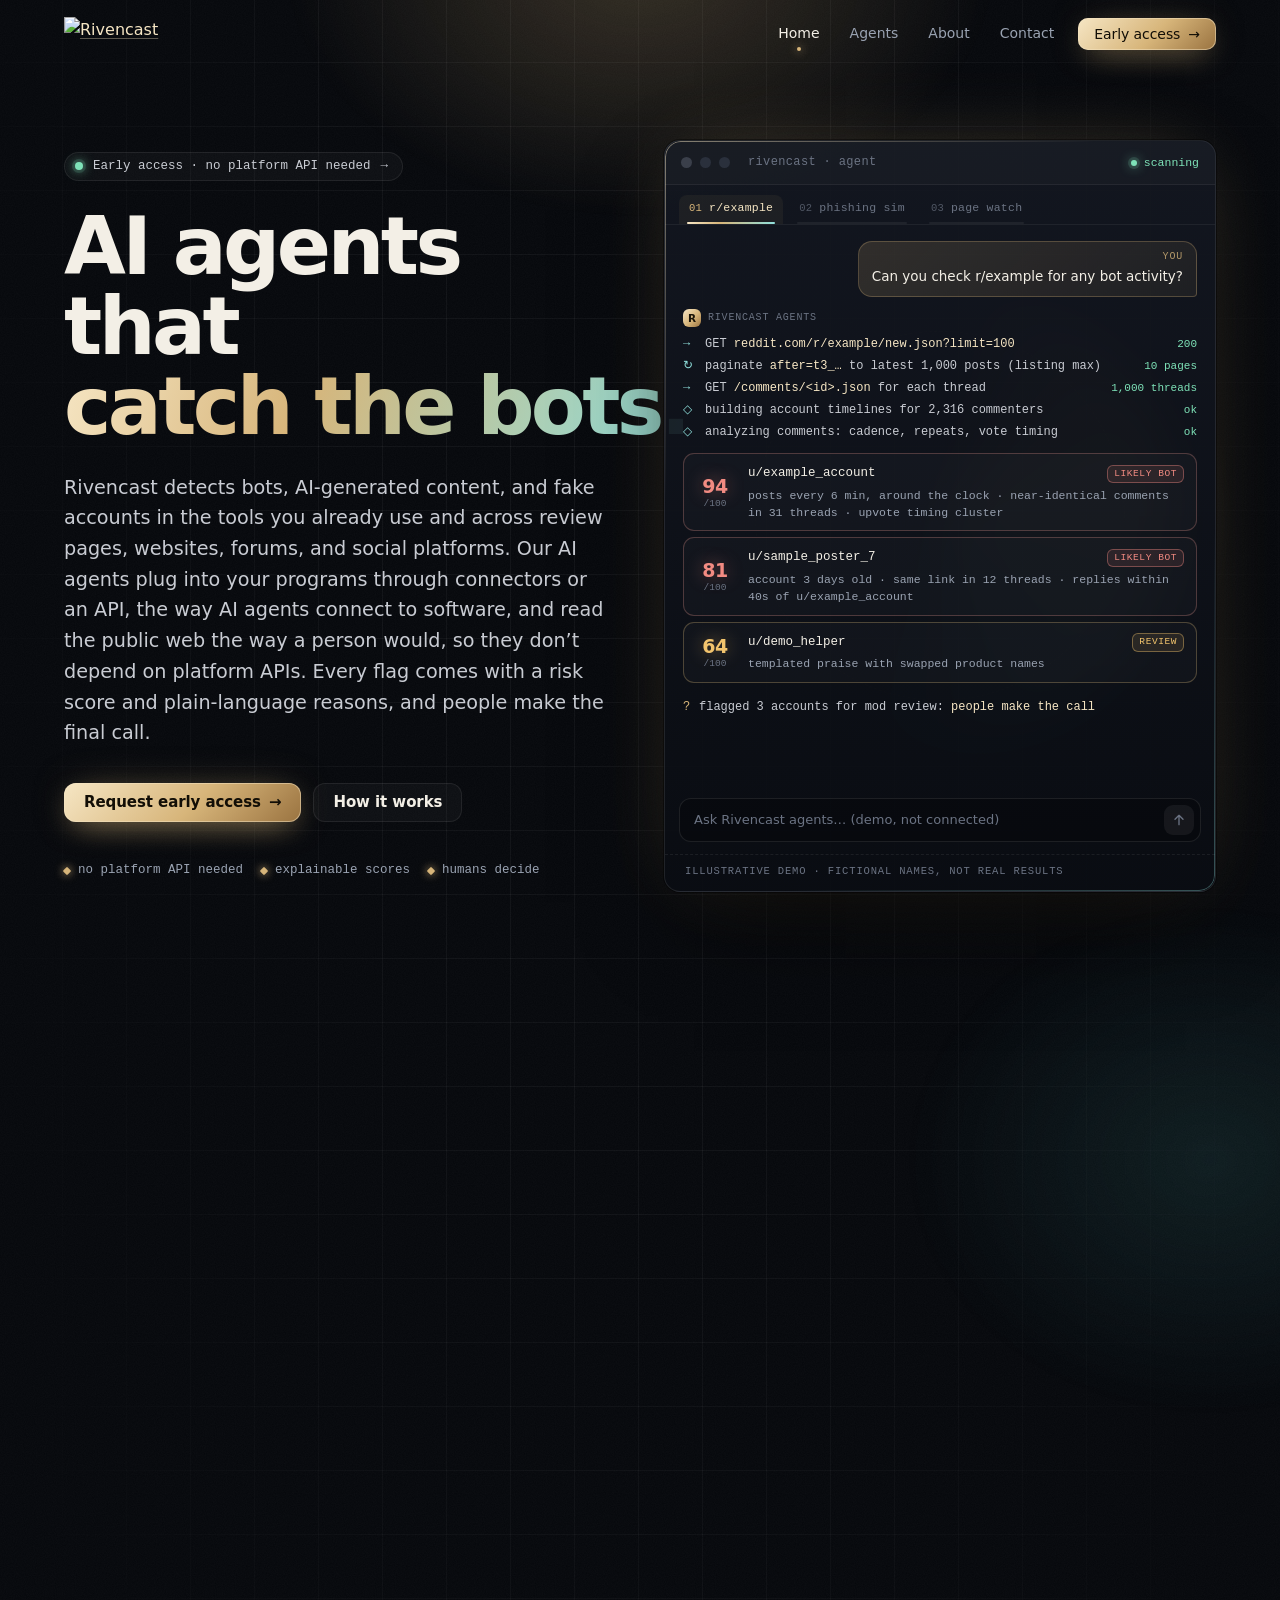
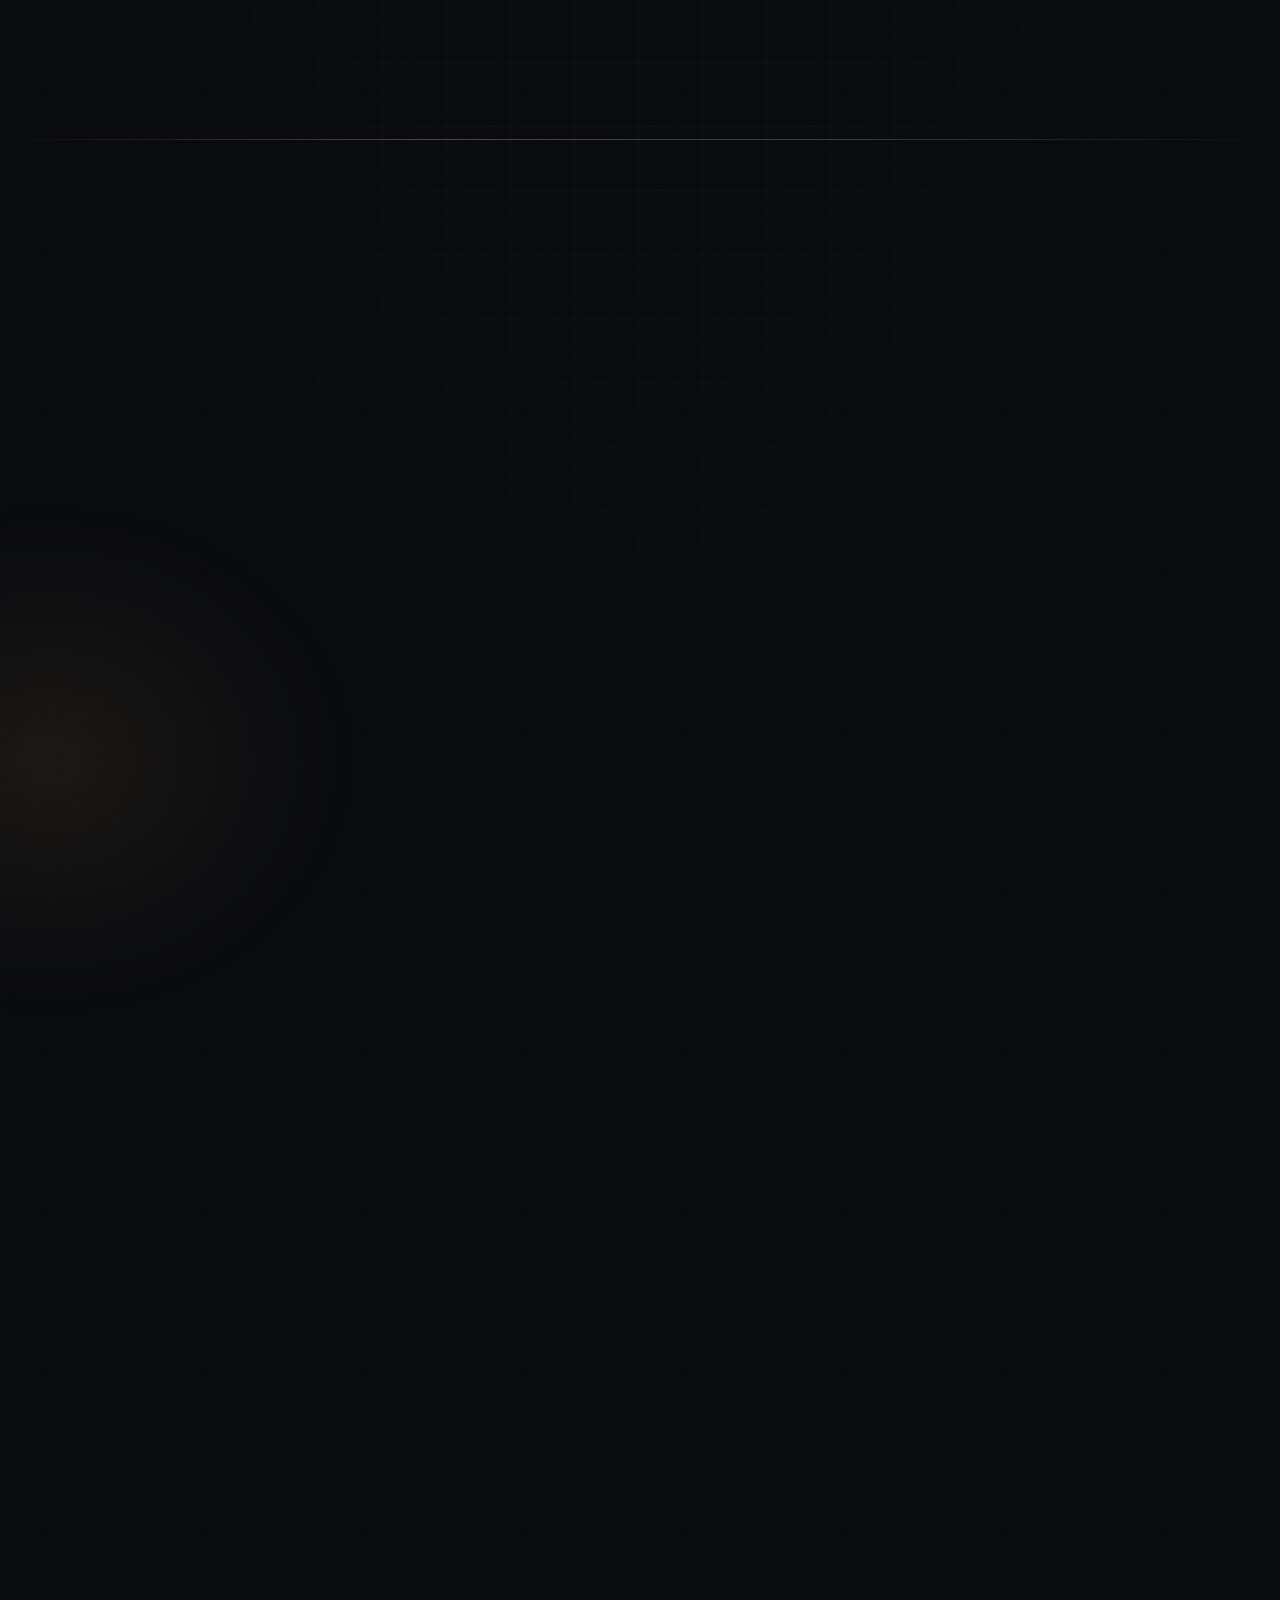
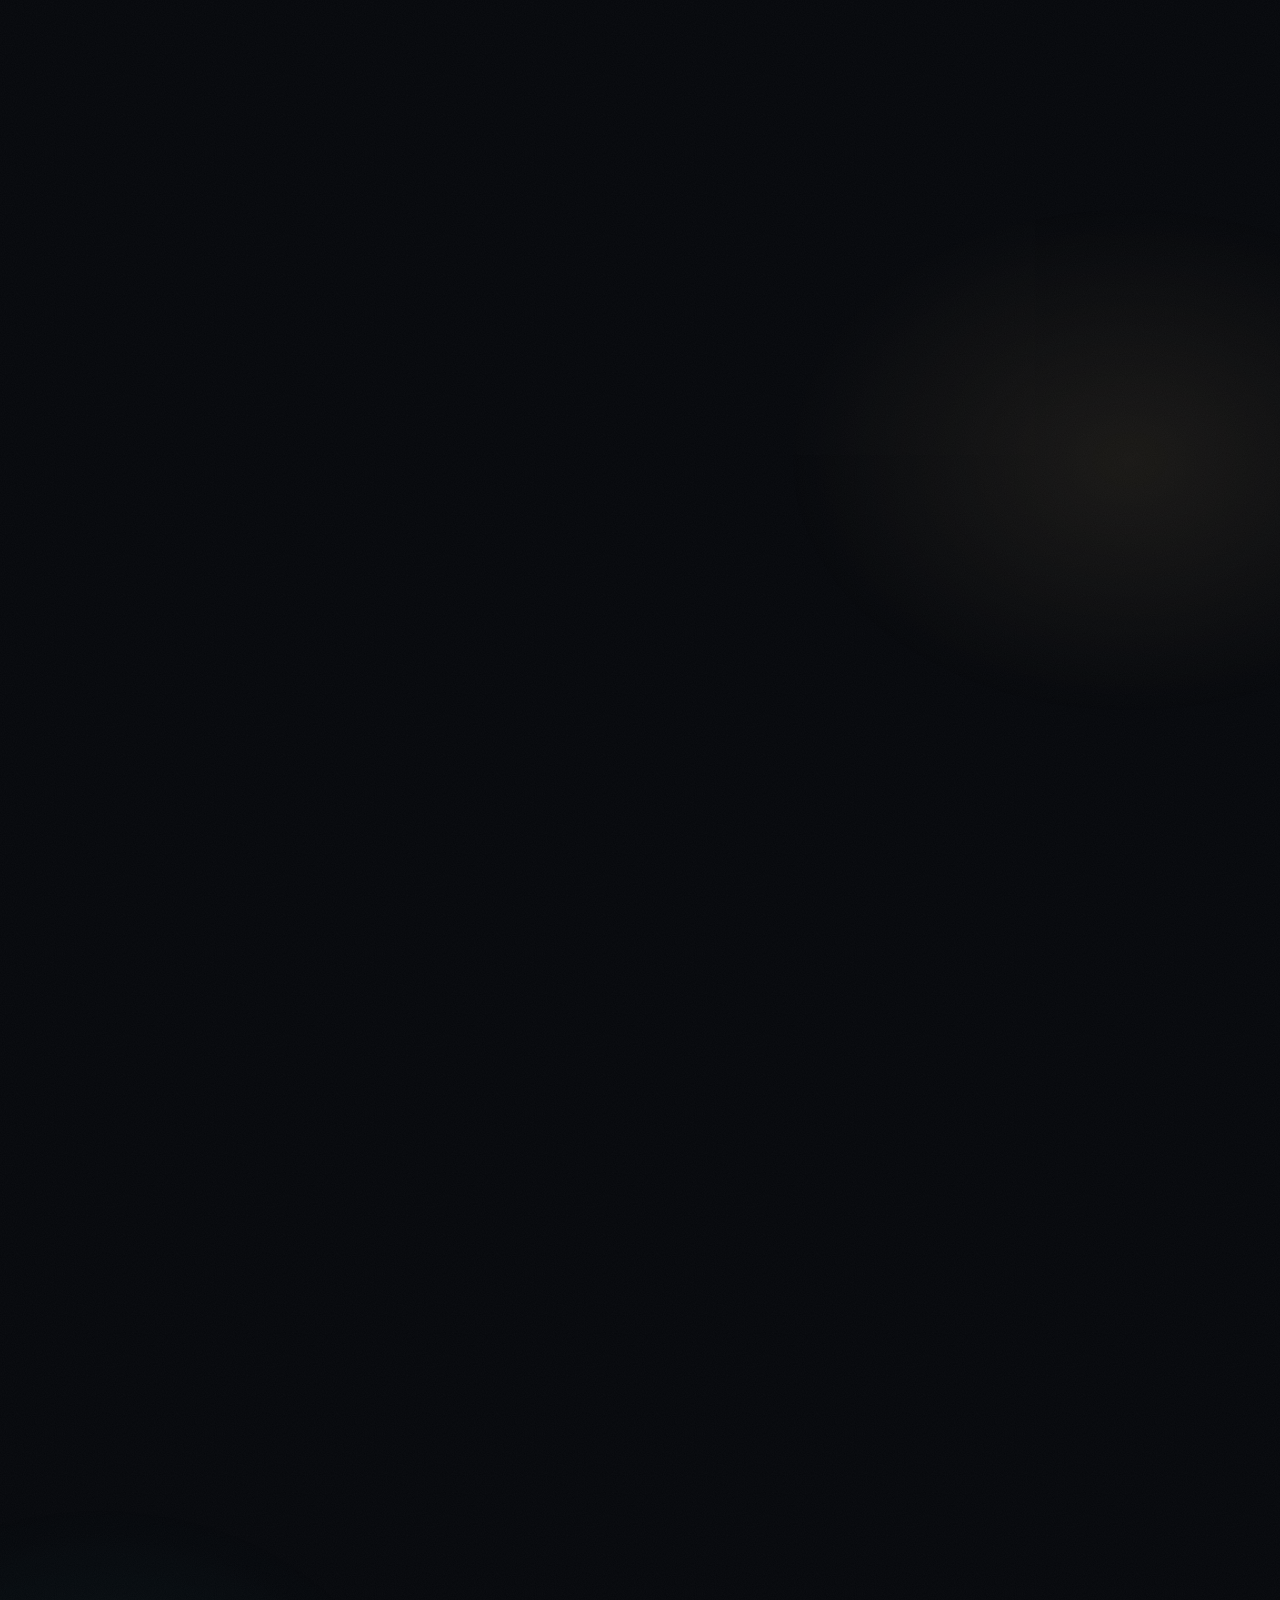
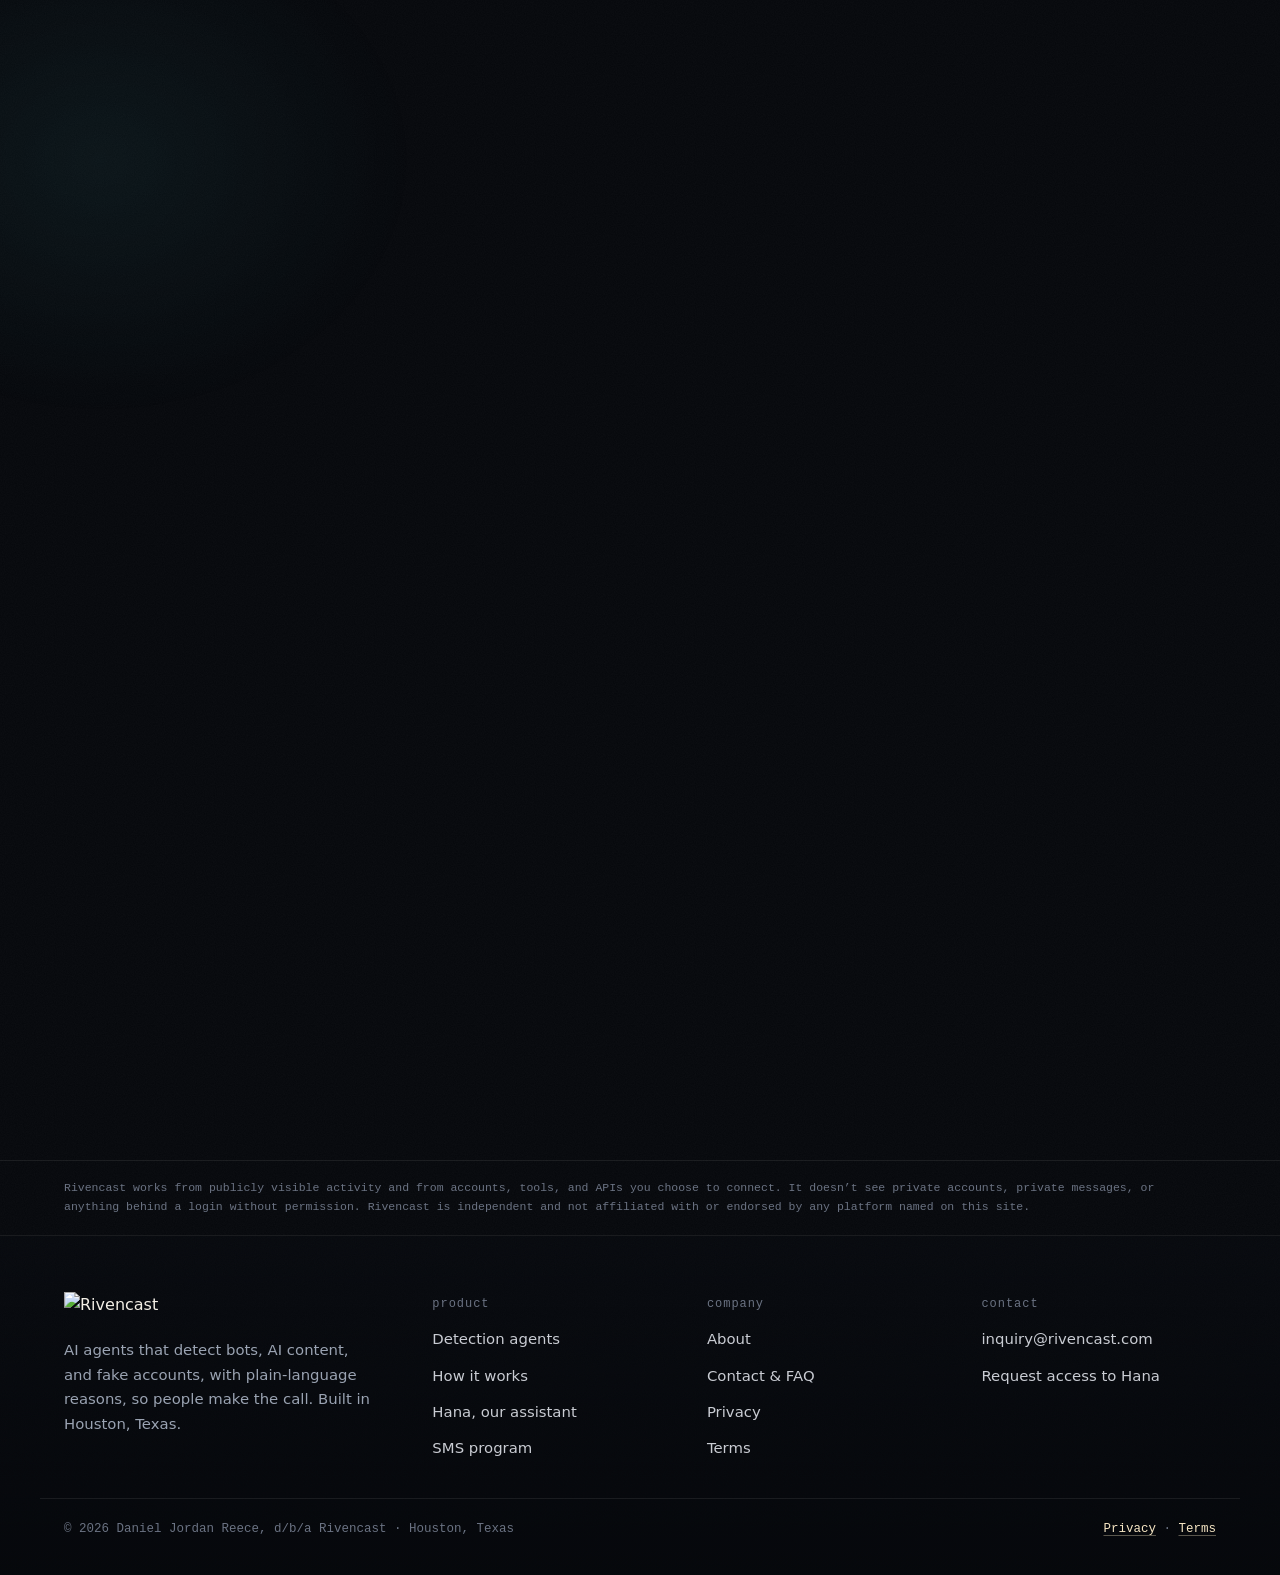
==== commit 240aed9a: "Polish: self-hosted fonts, inlined purged CSS, minified JS, WebP avatar, speculation rules + view tr" ====
--- a/public/index.html
+++ b/public/index.html
@@ -5,7 +5,7 @@
   <meta name="viewport" content="width=device-width, initial-scale=1, viewport-fit=cover" />
   <title>Rivencast: AI agents that catch the bots</title>
   <meta name="description" content="Rivencast detects bots, AI-generated content, and fake accounts across your connected tools, reviews, websites, forums, and social platforms. Connect via API, no platform API needed. Explainable risk scores; people decide. Early access." />
-  <meta name="rc-build" content="rc-connect-2026-11-11" />
+  <meta name="rc-build" content="rc-polish-2026-11-11" />
   <link rel="canonical" href="https://rivencast.com/" />
   <meta name="theme-color" content="#06080c" />
   <meta name="color-scheme" content="dark" />
@@ -27,11 +27,11 @@
   <link rel="icon" href="/assets/favicon-32.png" type="image/png" sizes="32x32" />
   <link rel="apple-touch-icon" href="/apple-touch-icon.png" />
   <link rel="manifest" href="/site.webmanifest" />
-  <link rel="preconnect" href="https://fonts.googleapis.com" />
-  <link rel="preconnect" href="https://fonts.gstatic.com" crossorigin />
-  <link rel="stylesheet" href="https://fonts.googleapis.com/css2?family=Geist:wght@300..700&amp;family=Geist+Mono:wght@400..600&amp;display=swap" />
-  <link rel="stylesheet" href="/styles.css?v=24" />
+  <link rel="preload" href="/assets/fonts/geist-latin.woff2" as="font" type="font/woff2" crossorigin />
+  <link rel="preload" href="/assets/fonts/geist-mono-latin.woff2" as="font" type="font/woff2" crossorigin />
+  <style>@font-face{font-family:"Geist";font-style:normal;font-weight:300 700;font-display:swap;src:url(/assets/fonts/geist-latin.woff2) format("woff2");unicode-range:U+0000-00FF, U+0131, U+0152-0153, U+02BB-02BC, U+02C6, U+02DA, U+02DC, U+0304, U+0308, U+0329, U+2000-206F, U+20AC, U+2122, U+2191, U+2193, U+2212, U+2215, U+FEFF, U+FFFD}@font-face{font-family:"Geist Mono";font-style:normal;font-weight:400 600;font-display:swap;src:url(/assets/fonts/geist-mono-latin.woff2) format("woff2");unicode-range:U+0000-00FF, U+0131, U+0152-0153, U+02BB-02BC, U+02C6, U+02DA, U+02DC, U+0304, U+0308, U+0329, U+2000-206F, U+20AC, U+2122, U+2191, U+2193, U+2212, U+2215, U+FEFF, U+FFFD}:root{--bg: #06080c;--bg-2: #0a0d13;--panel: rgba(14, 18, 25, .82);--panel-solid: #0e1219;--line: rgba(240, 217, 168, .1);--line-2: rgba(255, 255, 255, .08);--line-strong: rgba(240, 217, 168, .28);--text: #f3efe6;--text-2: #c9ccd3;--muted: #9aa3b2;--dim: #6b7383;--gold: #d7b57a;--gold-hi: #f6e6c4;--gold-lo: #9a7340;--teal: #8fe0dd;--teal-lo: #4aa8aa;--ok: #7ee2b8;--grad: linear-gradient(110deg, #f6e6c4 0%, #d7b57a 38%, #8fe0dd 100%);--grad-gold: linear-gradient(135deg, #f6e6c4, #d7b57a 55%, #9a7340);--sans: "Geist", "Inter", ui-sans-serif, system-ui, -apple-system, "Segoe UI", sans-serif;--mono: "Geist Mono", "JetBrains Mono", ui-monospace, SFMono-Regular, Menlo, Consolas, monospace;--max: 1200px;--r: 18px;--r-sm: 12px;--ease: cubic-bezier(.22, 1, .36, 1);--shadow: 0 30px 80px -30px rgba(0, 0, 0, .7)}*,*:before,*:after{box-sizing:border-box}html{scroll-behavior:smooth;-webkit-text-size-adjust:100%;scroll-padding-top:84px}body{position:relative;margin:0;min-height:100vh;background:var(--bg);color:var(--text);font-family:var(--sans);font-size:16px;line-height:1.65;-webkit-font-smoothing:antialiased;-moz-osx-font-smoothing:grayscale;overflow-x:hidden;text-rendering:optimizeLegibility}img,svg{max-width:100%}a{color:var(--gold-hi);text-decoration-color:#f6e6c459;text-underline-offset:3px;transition:color .2s,text-decoration-color .2s}a:hover{color:#fff;text-decoration-color:var(--gold)}*:focus-visible{outline:2px solid var(--teal);outline-offset:3px;border-radius:6px}::selection{background:#d7b57a59;color:#fff}.bg-fx{position:absolute;inset:0;min-height:100vh;z-index:0;pointer-events:none;overflow:hidden}.bg-fx .grid{position:absolute;inset:-2px;overflow:hidden;-webkit-mask-image:radial-gradient(ellipse 80% 60% at 50% 0%,#000 30%,transparent 75%);mask-image:radial-gradient(ellipse 80% 60% at 50% 0%,#000 30%,transparent 75%)}.bg-fx .grid:before{content:"";position:absolute;inset:-64px 0 0 -64px;will-change:transform;background-image:linear-gradient(to right,rgba(255,255,255,.045) 1px,transparent 1px),linear-gradient(to bottom,rgba(255,255,255,.045) 1px,transparent 1px);background-size:64px 64px;animation:grid-drift 40s linear infinite}@keyframes grid-drift{to{transform:translate3d(64px,64px,0)}}.bg-fx .glow{position:absolute;border-radius:50%;opacity:.6;will-change:transform}.bg-fx .glow.g1{width:720px;height:520px;left:50%;top:-300px;transform:translate(-50%);background:radial-gradient(closest-side,rgba(215,181,122,.38),transparent)}.bg-fx .glow.g2{width:620px;height:520px;right:-240px;top:900px;background:radial-gradient(closest-side,rgba(74,168,170,.22),transparent);animation:float 18s var(--ease) infinite alternate}.bg-fx .glow.g3{width:620px;height:520px;left:-260px;top:2100px;background:radial-gradient(closest-side,rgba(154,115,64,.22),transparent);animation:float 22s var(--ease) infinite alternate-reverse}.bg-fx .glow.g4{width:700px;height:520px;right:-200px;top:3400px;background:radial-gradient(closest-side,rgba(215,181,122,.16),transparent)}.bg-fx .glow.g5{width:640px;height:520px;left:-220px;top:4700px;background:radial-gradient(closest-side,rgba(74,168,170,.14),transparent)}@keyframes float{to{transform:translate3d(-60px,50px,0) scale(1.08)}}.bg-fx .noise{position:absolute;inset:0;opacity:.035;background-image:url("data:image/svg+xml,%3Csvg xmlns='http://www.w3.org/2000/svg' width='160' height='160'%3E%3Cfilter id='n'%3E%3CfeTurbulence type='fractalNoise' baseFrequency='.9' numOctaves='2' stitchTiles='stitch'/%3E%3CfeColorMatrix values='0 0 0 0 1  0 0 0 0 1  0 0 0 0 1  0 0 0 .9 0'/%3E%3C/filter%3E%3Crect width='100%25' height='100%25' filter='url(%23n)'/%3E%3C/svg%3E")}.site{position:relative;z-index:1}.wrap{width:100%;max-width:var(--max);margin:0 auto;padding:0 24px}.sr-only{position:absolute;width:1px;height:1px;padding:0;margin:-1px;overflow:hidden;clip:rect(0,0,0,0);white-space:nowrap;border:0}.skip{position:absolute;left:16px;top:-60px;z-index:100;padding:10px 14px;border-radius:10px;background:var(--gold-hi);color:#0b0d12;font-weight:600;text-decoration:none}.skip:focus{top:12px}.nowrap{white-space:nowrap}.grad-text{background:var(--grad);-webkit-background-clip:text;background-clip:text;color:transparent}.mono{font-family:var(--mono)}.topbar-wrap{position:sticky;top:0;z-index:50;transition:background .3s,border-color .3s,backdrop-filter .3s;border-bottom:1px solid transparent}.topbar-wrap.scrolled,body.nav-open .topbar-wrap{background:#06080cb8;backdrop-filter:blur(16px) saturate(1.4);-webkit-backdrop-filter:blur(16px) saturate(1.4);border-bottom-color:var(--line-2)}.topbar{max-width:var(--max);margin:0 auto;padding:14px 24px;display:flex;align-items:center;gap:20px}.brand{display:inline-flex;align-items:center;flex-shrink:0;border-radius:10px}.brand-logo{display:block;height:34px;width:auto}nav.links{display:flex;align-items:center;gap:2px;margin-left:auto}nav.links a{position:relative;color:var(--muted);text-decoration:none;font-size:14px;font-weight:500;padding:8px 14px;border-radius:999px;transition:color .15s,background .15s;-webkit-tap-highlight-color:transparent}nav.links a:hover{color:var(--text);background:#ffffff0d}nav.links a.btn,nav.links a.btn:hover{color:#120e06;background:var(--grad-gold);padding:9px 16px;border-radius:10px}nav.links a.btn:after{display:none}nav.links a[aria-current=page]{color:var(--text)}nav.links a[aria-current=page]:after{content:"";position:absolute;left:50%;bottom:2px;width:4px;height:4px;margin-left:-2px;border-radius:50%;background:var(--gold);box-shadow:0 0 8px var(--gold)}.nav-cta{margin-left:8px}.nav-toggle{display:none;margin-left:auto;width:42px;height:42px;padding:0;cursor:pointer;border-radius:12px;border:1px solid var(--line-2);background:#ffffff08;color:var(--text);align-items:center;justify-content:center}.nav-toggle span[aria-hidden=true],.nav-toggle span[aria-hidden=true]:before,.nav-toggle span[aria-hidden=true]:after{display:block;width:18px;height:1.5px;border-radius:2px;background:currentColor;position:relative;transition:transform .3s var(--ease),background .2s}.nav-toggle span[aria-hidden=true]:before,.nav-toggle span[aria-hidden=true]:after{content:"";position:absolute;left:0}.nav-toggle span[aria-hidden=true]:before{top:-6px}.nav-toggle span[aria-hidden=true]:after{top:6px}body.nav-open .nav-toggle span[aria-hidden=true]{background:transparent}body.nav-open .nav-toggle span[aria-hidden=true]:before{transform:translateY(6px) rotate(45deg)}body.nav-open .nav-toggle span[aria-hidden=true]:after{transform:translateY(-6px) rotate(-45deg)}.btn{--bx: 50%;--by: 50%;position:relative;display:inline-flex;align-items:center;justify-content:center;gap:8px;padding:12px 20px;border-radius:12px;border:0;cursor:pointer;font:600 15px/1 var(--sans);letter-spacing:-.005em;text-decoration:none;color:#120e06;background:var(--grad-gold);box-shadow:0 0 0 1px #f6e6c480 inset,0 10px 30px -10px #d7b57aa6,0 0 40px -12px #d7b57a80;transition:transform .18s var(--ease),box-shadow .2s var(--ease),filter .2s,background-color .2s;-webkit-tap-highlight-color:transparent;touch-action:manipulation}.btn:active{transform:translateY(0) scale(.97);transition-duration:.06s;filter:brightness(.98)}.btn:hover{color:#120e06;transform:translateY(-1px);filter:brightness(1.06);box-shadow:0 0 0 1px #f6e6c4b3 inset,0 16px 40px -12px #d7b57acc,0 0 60px -10px #d7b57a99}.btn .arr{transition:transform .18s var(--ease)}.btn:hover .arr{transform:translate(3px)}.btn-ghost{color:var(--text);background:#ffffff08;box-shadow:0 0 0 1px var(--line-2) inset}.btn-ghost:hover{color:#fff;background:#ffffff0f;box-shadow:0 0 0 1px var(--line-strong) inset,0 0 30px -10px #d7b57a66}.btn-sm{padding:9px 14px;font-size:13.5px;border-radius:10px}.btn-soon{color:var(--dim);background:transparent;box-shadow:0 0 0 1px var(--line-2) inset;cursor:default;font-family:var(--mono);font-weight:500;font-size:12.5px;letter-spacing:.04em}.btn-soon:hover{transform:none;filter:none;color:var(--dim);box-shadow:0 0 0 1px var(--line-2) inset}h1,h2,h3{text-wrap:balance;font-family:var(--sans);color:var(--text);margin:0;letter-spacing:-.035em;line-height:1.05;font-weight:600}h1{font-size:clamp(2.6rem,6.4vw,5rem);letter-spacing:-.045em;line-height:1}h2{font-size:clamp(1.9rem,3.8vw,3rem)}h3{font-size:1.12rem;letter-spacing:-.015em;line-height:1.3}p{margin:0 0 1em}.lede{font-size:clamp(1.05rem,1.5vw,1.22rem);color:var(--text-2);line-height:1.6;max-width:40rem}.label{display:inline-flex;align-items:center;gap:10px;margin:0 0 18px;font:500 12.5px/1 var(--mono);letter-spacing:.08em;text-transform:lowercase;color:var(--gold)}.label .idx{color:var(--dim)}.label:before{content:"//";color:var(--teal-lo)}.label.no-slash:before{content:none}.pill{display:inline-flex;align-items:center;gap:10px;padding:7px 14px 7px 10px;margin-bottom:26px;border-radius:999px;font:500 12.5px/1 var(--mono);color:var(--text-2);text-decoration:none;background:#ffffff08;border:1px solid var(--line-2);transition:border-color .25s,background .25s}a.pill:hover{color:var(--text);border-color:var(--line-strong);background:#d7b57a0f}.dot{width:8px;height:8px;border-radius:50%;background:var(--ok);box-shadow:0 0 0 3px #7ee2b826,0 0 12px var(--ok);flex-shrink:0}.dot.live{animation:pulse 2.4s ease-in-out infinite}.dot.soon{background:var(--dim);box-shadow:0 0 0 3px #ffffff0d}@keyframes pulse{50%{box-shadow:0 0 0 6px #7ee2b800,0 0 18px var(--ok)}}main{display:block}.section{padding:96px 0;position:relative}.section.tight{padding:64px 0}.section-head{max-width:760px;margin-bottom:48px}.section-head.center{margin-left:auto;margin-right:auto;text-align:center}.section-head.center .label{justify-content:center}.section-head p.section-lede{color:var(--muted);font-size:1.08rem;margin-top:18px;max-width:44rem}.section-head.center p.section-lede{margin-left:auto;margin-right:auto}.hr-glow{height:1px;border:0;margin:0;background:linear-gradient(90deg,transparent,rgba(215,181,122,.35),rgba(143,224,221,.25),transparent)}.card{--mx: 50%;--my: 0%;position:relative;border-radius:var(--r);padding:26px;background:linear-gradient(180deg,#ffffff09,#ffffff03),var(--panel);border:1px solid var(--line-2);transition:border-color .2s,transform .25s var(--ease),box-shadow .25s var(--ease);isolation:isolate}.card:before{content:"";position:absolute;inset:-1px;border-radius:inherit;padding:1px;pointer-events:none;z-index:-1;background:radial-gradient(420px circle at var(--mx) var(--my),rgba(246,230,196,.55),rgba(143,224,221,.18) 40%,transparent 65%);-webkit-mask:linear-gradient(#000 0 0) content-box,linear-gradient(#000 0 0);-webkit-mask-composite:xor;mask:linear-gradient(#000 0 0) content-box exclude,linear-gradient(#000 0 0);opacity:0;transition:opacity .25s}.card:after{content:"";position:absolute;inset:0;border-radius:inherit;pointer-events:none;z-index:-1;background:radial-gradient(600px circle at var(--mx) var(--my),rgba(215,181,122,.07),transparent 45%);opacity:0;transition:opacity .35s}.card:hover{transform:translateY(-2px);box-shadow:var(--shadow);border-color:#ffffff1a}.card:hover:before,.card:hover:after{opacity:1}.card h3{margin:0 0 8px}.card p{color:var(--muted);font-size:.97rem;margin:0}.card p.label,.card .label{color:var(--gold);font-size:12.5px}.card p.flow-step{color:var(--teal);font-size:12px}.card p+p{margin-top:.8em}.ico{display:inline-grid;place-items:center;width:40px;height:40px;margin-bottom:18px;border-radius:11px;background:linear-gradient(180deg,#d7b57a29,#d7b57a0a);border:1px solid rgba(215,181,122,.25);color:var(--gold-hi);box-shadow:0 0 24px -8px #d7b57a8c}.ico svg{width:20px;height:20px;fill:none;stroke:currentColor;stroke-width:1.6;stroke-linecap:round;stroke-linejoin:round}.card-top{display:flex;align-items:flex-start;justify-content:space-between}.card-idx{font:500 12px/1 var(--mono);color:var(--dim);letter-spacing:.06em}.grid{display:grid;gap:16px}.grid-2{grid-template-columns:repeat(2,minmax(0,1fr))}.grid-3{grid-template-columns:repeat(3,minmax(0,1fr))}.grid-4{grid-template-columns:repeat(4,minmax(0,1fr))}.grid-5{grid-template-columns:repeat(5,minmax(0,1fr))}.hero{position:relative;padding:72px 0 96px;overflow-x:clip}html,body{overflow-x:clip}.hero-grid{display:grid;grid-template-columns:minmax(0,1fr) minmax(0,1fr);gap:48px;align-items:center}.hero h1{margin-bottom:26px}.hero .lede{margin-bottom:34px}.hero-actions{display:flex;flex-wrap:wrap;gap:12px;margin-bottom:40px}.hero-tags{display:flex;flex-wrap:wrap;gap:8px 18px;margin:0;padding:0;list-style:none;font:500 12.5px/1.4 var(--mono);color:var(--muted)}.hero-tags li{display:inline-flex;align-items:center;gap:8px}.hero-tags li:before{content:"";width:6px;height:6px;border-radius:1px;background:var(--gold);box-shadow:0 0 8px var(--gold);transform:rotate(45deg)}#hero-canvas{position:absolute;inset:0;width:100%;height:100%;pointer-events:none;opacity:.9;-webkit-mask-image:radial-gradient(ellipse 70% 70% at 70% 45%,#000 20%,transparent 75%);mask-image:radial-gradient(ellipse 70% 70% at 70% 45%,#000 20%,transparent 75%)}.hero-visual{position:relative}.orb{position:absolute;z-index:0;width:120%;aspect-ratio:1;left:-10%;top:50%;transform:translateY(-50%);pointer-events:none}.orb:before{content:"";position:absolute;inset:14%;border-radius:50%;background:conic-gradient(from 0deg,#d7b57a00,#d7b57a59,#8fe0dd40,#d7b57a00 60%);filter:blur(28px);animation:spin 14s linear infinite;will-change:transform}.orb:after{content:"";position:absolute;inset:22%;border-radius:50%;border:1px dashed rgba(215,181,122,.18);animation:spin 60s linear infinite reverse}@keyframes spin{to{transform:rotate(360deg)}}.terminal{position:relative;z-index:1;border-radius:16px;overflow:hidden;background:linear-gradient(180deg,#141821eb,#0a0d13f0);border:1px solid rgba(255,255,255,.09);box-shadow:0 0 0 1px #0006,0 40px 100px -30px #000000e6,0 0 80px -30px #d7b57a73;font:400 13.5px/1.75 var(--mono);color:var(--text-2)}.terminal:before{content:"";position:absolute;inset:0;pointer-events:none;border-radius:inherit;padding:1px;background:linear-gradient(140deg,rgba(246,230,196,.5),transparent 30%,transparent 70%,rgba(143,224,221,.35));-webkit-mask:linear-gradient(#000 0 0) content-box,linear-gradient(#000 0 0);-webkit-mask-composite:xor;mask:linear-gradient(#000 0 0) content-box exclude,linear-gradient(#000 0 0)}.term-bar{display:flex;align-items:center;gap:8px;padding:12px 16px;border-bottom:1px solid rgba(255,255,255,.06);background:#ffffff05}.term-bar i{width:11px;height:11px;border-radius:50%;background:#2a303c;display:block}.term-bar i:nth-child(1){background:#3a3f4a}.term-title{margin-left:10px;font-size:12px;color:var(--dim);letter-spacing:.03em}.term-badge{margin-left:auto;display:inline-flex;align-items:center;gap:7px;font-size:11.5px;color:var(--ok)}.term-badge .dot{width:6px;height:6px}.term-body{padding:18px 20px 22px;min-height:290px}.term-body .ln{display:flex;gap:10px;white-space:pre-wrap;word-break:break-word}.term-body .ln+.ln{margin-top:2px}.t-prompt{color:var(--gold);flex-shrink:0}.t-cmd{color:var(--text)}.t-str{color:var(--gold-hi)}.t-arrow{color:var(--teal-lo);flex-shrink:0}.t-step{color:var(--text-2);flex:1}.t-dim{color:var(--dim)}.t-q{color:var(--gold);flex-shrink:0}.caret{display:inline-block;width:8px;height:1.15em;vertical-align:-.2em;background:var(--gold);margin-left:2px;animation:blink 1s steps(1) infinite}@keyframes blink{50%{opacity:0}}.flow{display:grid;grid-template-columns:repeat(4,minmax(0,1fr));gap:16px;position:relative;counter-reset:flow}.flow .card{padding:22px 22px 24px}.flow-step{font:500 12px/1 var(--mono);color:var(--teal);letter-spacing:.06em;margin-bottom:14px;display:flex;align-items:center;gap:10px}.flow-step:after{content:"";flex:1;height:1px;background:linear-gradient(90deg,rgba(143,224,221,.4),transparent)}.split{display:grid;grid-template-columns:minmax(0,.9fr) minmax(0,1.1fr);gap:56px;align-items:start}.split .section-head{margin-bottom:0;position:sticky;top:110px}.chips{display:flex;flex-wrap:wrap;justify-content:center;gap:10px;margin:0 auto;padding:0;list-style:none;max-width:900px}.chip{display:inline-flex;align-items:center;gap:10px;padding:10px 16px;border-radius:12px;background:#ffffff06;border:1px solid var(--line-2);color:var(--text-2);font-size:14px;font-weight:500}.chip svg{width:17px;height:17px;fill:none;stroke:var(--gold);stroke-width:1.6;stroke-linecap:round;stroke-linejoin:round}.spec{display:grid;gap:0;border-radius:var(--r);overflow:hidden;border:1px solid var(--line-2);background:var(--panel)}.spec-row{display:grid;grid-template-columns:220px minmax(0,1fr);gap:28px;padding:24px 28px;border-top:1px solid var(--line-2);transition:background .2s}.spec-row:first-child{border-top:0}.spec-row:hover{background:#d7b57a09}.spec-key{font:500 12.5px/1.6 var(--mono);color:var(--gold);letter-spacing:.03em}.spec-key small{display:block;color:var(--dim);font-size:11.5px}.spec-row strong{display:block;font-weight:600;color:var(--text);margin-bottom:6px;font-size:1.05rem;letter-spacing:-.01em}.spec-row span.v{color:var(--muted);font-size:.97rem}.cast-card{display:grid;grid-template-columns:minmax(0,1fr) auto;gap:32px;align-items:center;padding:36px}.avatars{display:flex;align-items:center}.avatars>*{width:64px;height:64px;border-radius:50%;object-fit:cover;border:2px solid var(--bg);margin-left:-14px;box-shadow:0 0 0 1px var(--line-strong);background:var(--panel-solid)}.avatars>*:first-child{margin-left:0;box-shadow:0 0 0 1px var(--gold),0 0 24px -4px #d7b57ab3}.page-hero{padding:80px 0 40px}.page-hero h1{font-size:clamp(2.4rem,5.6vw,4.2rem);margin-bottom:22px;max-width:16ch}.prose{max-width:760px}.prose p{color:var(--text-2);font-size:1.06rem;line-height:1.75}.prose strong{color:var(--text);font-weight:600}.prose h2{margin-bottom:22px}.two-col{display:grid;grid-template-columns:260px minmax(0,1fr);gap:48px}.two-col>.label{align-self:start;margin-top:14px}.vault{display:grid;grid-template-columns:minmax(0,1fr) minmax(0,1fr);gap:0;overflow:hidden;padding:0}.hw .card{padding:26px}.hw-tag{font:600 11.5px/1 var(--mono);color:#120e06;background:var(--grad-gold);padding:5px 8px;border-radius:6px;letter-spacing:.06em}.hw .card h3{margin-top:18px}.agent-grid{display:grid;grid-template-columns:repeat(2,minmax(0,1fr));gap:18px}.agent-card{display:flex;flex-direction:column;padding:30px;min-height:100%}.agent-card .agent-head{display:flex;align-items:center;gap:18px;margin-bottom:20px}.agent-photo-fallback{width:76px;height:76px;border-radius:20px;object-fit:cover;flex-shrink:0;border:1px solid var(--line-2);background:var(--panel-solid)}.agent-photo-fallback{display:grid;place-items:center;font:600 28px/1 var(--mono);color:var(--gold);background:linear-gradient(135deg,#d7b57a26,#8fe0dd0f)}.agent-card h3{font-size:1.6rem;letter-spacing:-.03em;margin:0 0 4px}.byline{margin:0;font:500 12.5px/1.4 var(--mono);color:var(--dim)}.status{display:inline-flex;align-items:center;gap:8px;font:500 11.5px/1 var(--mono);letter-spacing:.06em;text-transform:uppercase;padding:6px 10px;border-radius:999px;margin-left:auto;align-self:flex-start;white-space:nowrap}.status.live{color:var(--ok);background:#7ee2b814;border:1px solid rgba(126,226,184,.25)}.status.soon{color:var(--muted);background:#ffffff08;border:1px solid var(--line-2)}.status .dot{width:6px;height:6px}.agent-card>p{color:var(--muted);flex:1;margin-bottom:26px}.agent-card.is-live{border-color:#d7b57a52;background:linear-gradient(160deg,rgba(215,181,122,.1),transparent 50%),var(--panel);box-shadow:0 0 60px -20px #d7b57a59}.agent-card .btn{align-self:flex-start}.profile-hero{padding-top:80px;padding-bottom:40px;display:grid;grid-template-columns:auto minmax(0,1fr);gap:56px;align-items:center}.profile-photo-wrap{position:relative;width:260px;height:260px}.profile-photo-wrap:before{content:"";position:absolute;inset:-18px;border-radius:50%;background:conic-gradient(from 0deg,var(--gold),var(--teal),var(--gold-lo),var(--gold));filter:blur(28px);opacity:.45;animation:spin 16s linear infinite}.profile-photo-wrap:after{content:"";position:absolute;inset:-10px;border-radius:50%;border:1px dashed rgba(215,181,122,.4);animation:spin 50s linear infinite}.profile-photo{position:relative;z-index:1;width:100%;height:100%;border-radius:50%;object-fit:cover;border:2px solid rgba(246,230,196,.6)}.profile-hero h1{font-size:clamp(3rem,7vw,5.4rem);margin-bottom:6px}.profile-hero .byline{margin-bottom:22px;font-size:13.5px}.kv{display:flex;flex-wrap:wrap;gap:8px;margin:26px 0 0;padding:0;list-style:none}.kv li{font:500 12px/1 var(--mono);padding:8px 12px;border-radius:8px;background:#ffffff08;border:1px solid var(--line-2);color:var(--text-2)}.kv li b{color:var(--dim);font-weight:500;margin-right:6px}.chat{display:grid;gap:14px;max-width:720px;margin:0;padding:0;list-style:none}.chat li{display:flex;gap:14px;align-items:flex-end}.chat img{width:36px;height:36px;border-radius:50%;object-fit:cover;border:1px solid var(--line-strong);flex-shrink:0}.bubble{padding:14px 18px;border-radius:18px 18px 18px 6px;background:#ffffff0a;border:1px solid var(--line-2);color:var(--text);font-size:1rem}.bubble p{margin:0}.cta-band{position:relative;overflow:hidden;padding:56px;text-align:center}.cta-band:after{content:"";position:absolute;inset:auto -20% -60%;height:120%;background:radial-gradient(closest-side,rgba(215,181,122,.22),transparent);z-index:-1;pointer-events:none}.cta-band h2{margin-bottom:16px}.cta-band p{color:var(--text-2);max-width:40rem;margin:0 auto 28px}.cta-band .hero-actions{justify-content:center;margin:0}.contact-card{padding:32px;display:flex;flex-direction:column}.contact-card .big{font:500 clamp(1.1rem,2vw,1.4rem)/1.3 var(--mono);color:var(--gold-hi);margin:6px 0 14px;word-break:break-word}.contact-card p{flex:1;margin-bottom:22px}.contact-card .btn{align-self:flex-start}.faq{max-width:860px;margin:0 auto;border-top:1px solid var(--line-2)}.faq details{border-bottom:1px solid var(--line-2)}.faq summary{list-style:none;cursor:pointer;display:flex;align-items:center;justify-content:space-between;gap:20px;padding:22px 4px;font-weight:600;font-size:1.08rem;letter-spacing:-.01em;color:var(--text)}.faq summary::-webkit-details-marker{display:none}.faq summary:after{content:"+";font:400 20px/1 var(--mono);color:var(--gold);transition:transform .2s var(--ease);flex-shrink:0}.faq details[open] summary:after{transform:rotate(45deg)}.faq summary:hover{color:var(--gold-hi)}.faq .ans{padding:0 4px 22px;color:var(--muted);max-width:46rem}.faq .ans p{margin:0 0 .7em}.nf{min-height:62vh;display:grid;place-items:center;padding:80px 0;text-align:center}.nf .code{font:600 clamp(5rem,18vw,11rem)/1 var(--mono);letter-spacing:-.06em;margin:0 0 10px}.nf .terminal{max-width:560px;margin:0 auto 32px;text-align:left}.nf .term-body{min-height:0}.site-footer{position:relative;margin-top:64px;border-top:1px solid var(--line-2);background:linear-gradient(180deg,#0a0d1366,#06080ce6)}.foot-inner{max-width:var(--max);margin:0 auto;padding:56px 24px 36px;display:grid;grid-template-columns:minmax(0,1.4fr) repeat(3,minmax(0,1fr));gap:40px}.foot-brand img{height:30px;width:auto;display:block;margin-bottom:16px}.foot-brand p{color:var(--muted);font-size:.93rem;max-width:22rem;margin:0}.foot-col h2{font:500 12px/1 var(--mono);letter-spacing:.08em;text-transform:lowercase;color:var(--dim);margin:6px 0 16px}.foot-col ul{list-style:none;margin:0;padding:0;display:grid;gap:10px}.foot-col a{color:var(--text-2);text-decoration:none;font-size:.93rem}.foot-col a:hover{color:var(--gold-hi)}.foot-col li span{color:var(--muted);font-size:.93rem}.foot-bottom{max-width:var(--max);margin:0 auto;padding:20px 24px 40px;display:flex;flex-wrap:wrap;justify-content:space-between;gap:12px;border-top:1px solid var(--line-2);font:400 12.5px/1.6 var(--mono);color:var(--dim)}.foot-copy{margin:0}.js .reveal{opacity:0;transform:translateY(12px);transition:opacity .5s var(--ease),transform .55s var(--ease);transition-delay:min(var(--d, 0s),.24s)}.js .reveal.in{opacity:1;transform:none}.js .hero .reveal,.js .page-hero .reveal,.js .profile-hero .reveal{opacity:1;transform:none;transition:none;animation:rise .5s var(--ease) both;animation-delay:min(var(--d, 0s),.2s)}@keyframes rise{0%{opacity:0;transform:translateY(10px)}}@media (max-width: 1080px){.grid-5{grid-template-columns:repeat(3,minmax(0,1fr))}.grid-4,.flow{grid-template-columns:repeat(2,minmax(0,1fr))}}@media (max-width: 960px){.hero-grid,.split,.two-col,.vault,.profile-hero{grid-template-columns:minmax(0,1fr)}.hero-grid{gap:48px}.split .section-head{position:static}.two-col>.label{margin-top:0}.split{gap:32px}.two-col{gap:8px}.foot-inner{grid-template-columns:repeat(2,minmax(0,1fr))}.foot-brand{grid-column:1 / -1}.profile-hero{gap:36px}.grid-3{grid-template-columns:repeat(2,minmax(0,1fr))}}@media (max-width: 820px){.nav-toggle{display:inline-flex}nav.links{position:absolute;left:0;right:0;top:100%;margin:0;flex-direction:column;align-items:stretch;gap:0;padding:8px 16px 18px;background:#06080c;border-bottom:1px solid var(--line-2);display:none}body.nav-open nav.links{display:flex;animation:navIn .18s var(--ease) both}nav.links a{padding:14px 8px;font-size:16px;border-radius:10px;border-bottom:1px solid rgba(255,255,255,.04)}nav.links a[aria-current=page]:after{inset:50% 12px auto auto;margin:-2px 0 0}.nav-cta{margin:14px 0 0}nav.links a.btn{justify-content:center;color:#120e06;border-bottom:0}.topbar{position:relative}}@media (max-width: 640px){body{font-size:15.5px}.wrap,.topbar{padding-left:20px;padding-right:20px}.brand-logo{height:30px}.section{padding:64px 0}.hero{padding:40px 0 64px}.page-hero,.profile-hero{padding-top:48px;padding-bottom:24px}.grid-2,.grid-3,.grid-4,.grid-5,.flow,.agent-grid{grid-template-columns:minmax(0,1fr)}.card{padding:22px}.terminal{font-size:12px}.term-body{padding:16px 16px 18px;min-height:300px}.spec-row{grid-template-columns:minmax(0,1fr);gap:8px;padding:20px}.cast-card{grid-template-columns:minmax(0,1fr);padding:26px}.cta-band{padding:26px}.profile-photo-wrap{width:180px;height:180px}.foot-inner{grid-template-columns:minmax(0,1fr) minmax(0,1fr);gap:32px;padding-top:44px}.agent-card{padding:24px}.agent-card .agent-head{flex-wrap:wrap}.hero-actions .btn{flex:1 1 auto}.section-head{margin-bottom:32px}}@media (prefers-reduced-motion: reduce){*,*:before,*:after{animation-duration:.001ms!important;animation-iteration-count:1!important;transition-duration:.001ms!important;scroll-behavior:auto!important}.js .reveal{opacity:1;transform:none;animation:none}.bg-fx .grid:before,.bg-fx .glow,.orb:before,.orb:after{animation:none!important}::view-transition-old(root),::view-transition-new(root){animation:none!important}#hero-canvas{display:none}}.agent-photo-fallback svg{width:34px;height:34px;fill:none;stroke:currentColor;stroke-width:1.5;stroke-linecap:round;stroke-linejoin:round}.avatars>img:only-child{margin-left:0}.console .term-body{min-height:0;padding-bottom:14px}.scan-tag{flex-shrink:0;font-size:10.5px;letter-spacing:.06em;text-transform:uppercase;color:var(--c);border:1px solid color-mix(in srgb,var(--c) 40%,transparent);background:color-mix(in srgb,var(--c) 10%,transparent);padding:2px 7px;border-radius:6px;line-height:1.5}.demo-label{margin:0;padding:9px 20px 12px;border-top:1px dashed rgba(255,255,255,.07);font:500 10.5px/1.4 var(--mono);letter-spacing:.08em;text-transform:uppercase;color:var(--dim)}@media (max-width: 640px){.demo-label{padding:9px 16px 12px}}.term-title{white-space:nowrap;overflow:hidden;text-overflow:ellipsis;min-width:0}.story{list-style:none;margin:0;padding:0;max-width:960px;display:grid;gap:18px;position:relative}.story:before{content:"";position:absolute;left:23px;top:28px;bottom:28px;width:1px;background:linear-gradient(to bottom,var(--gold) 0%,var(--teal) 60%,rgba(143,224,221,0) 100%);opacity:.55}.story-step{display:grid;grid-template-columns:48px minmax(0,1fr);gap:22px;align-items:start}.story-node{position:relative;z-index:1;width:48px;height:48px;margin-top:22px;border-radius:14px;display:grid;place-items:center;background:var(--panel-solid);border:1px solid var(--line-strong);box-shadow:0 0 0 6px var(--bg),0 0 24px -6px #d7b57a73}.story-node .ico{width:22px;height:22px;display:grid;place-items:center;background:none;border:0;box-shadow:none;padding:0}.story-node svg{width:20px;height:20px;fill:none;stroke:var(--gold-hi);stroke-width:1.6;stroke-linecap:round;stroke-linejoin:round}.story-card{padding:26px 28px}.story-card h3{font-size:1.32rem;letter-spacing:-.025em;margin:6px 0 10px}.story-card p{line-height:1.72}.card .story-kicker{margin:0;font:500 12px/1.4 var(--mono);letter-spacing:.06em;color:var(--gold)}.story-kicker span{color:var(--dim);margin-right:6px}.story-tags{list-style:none;margin:16px 0 0;padding:0;display:flex;flex-wrap:wrap;gap:8px}.story-tags li{font:500 11.5px/1 var(--mono);color:var(--text-2);padding:7px 10px;border-radius:999px;border:1px solid var(--line-2);background:#ffffff06}.story-link{display:inline-flex;gap:6px;margin-top:14px;font:500 13px/1 var(--mono);text-decoration:none;color:var(--gold-hi)}.story-link:hover{color:#fff}.story-step.is-shift .story-card{border-color:#8fe0dd52;background:linear-gradient(135deg,rgba(143,224,221,.07),rgba(215,181,122,.04) 60%,transparent),var(--panel)}.story-step.is-shift .story-node{border-color:#8fe0dd8c;box-shadow:0 0 0 6px var(--bg),0 0 30px -4px #8fe0dd8c}.story-step.is-shift .story-node svg{stroke:var(--teal)}.card.story-card .story-kicker{color:var(--gold)}.story-step.is-shift .card.story-card .story-kicker{color:var(--teal)}@media (max-width: 640px){.story:before{left:17px}.story-step{grid-template-columns:36px minmax(0,1fr);gap:12px}.story-node{width:36px;height:36px;border-radius:11px;margin-top:20px;box-shadow:0 0 0 4px var(--bg)}.story-node svg{width:17px;height:17px}.story-card{padding:20px}.story-card h3{font-size:1.16rem}}.agent-demo .term-bar{padding:11px 16px}.d-tabs{display:flex;gap:6px;padding:10px 14px 0;border-bottom:1px solid rgba(255,255,255,.06);overflow:hidden}.d-tabs button{position:relative;display:inline-flex;align-items:center;gap:7px;padding:7px 10px 10px;border:0;background:none;color:var(--dim);font:500 11.5px/1 var(--mono);letter-spacing:.02em;cursor:pointer;white-space:nowrap;border-radius:8px 8px 0 0;transition:color .25s,background .25s}.d-tabs button span{color:var(--dim);opacity:.7;font-size:10.5px}.d-tabs button:hover{color:var(--text-2);background:#ffffff08}.d-tabs button[aria-selected=true]{color:var(--gold-hi);background:#d7b57a0f}.d-tabs button[aria-selected=true] span{color:var(--gold);opacity:1}.d-tabs button i{position:absolute;left:8px;right:8px;bottom:0;height:2px;border-radius:2px;background:#ffffff0f;overflow:hidden}.d-tabs button i:after{content:"";position:absolute;inset:0;transform-origin:left;transform:scaleX(0);background:var(--grad);transition:transform .2s linear}.d-tabs button[aria-selected=true] i:after{transform:scaleX(var(--p, 1))}.d-stage{display:grid;padding:16px 18px 6px;overflow:hidden}.d-scene{grid-area:1 / 1;min-width:0;transition:opacity .38s var(--ease),transform .45s var(--ease),visibility 0s linear .45s}.js .d-scene{opacity:0;transform:translate(28px);visibility:hidden;pointer-events:none}.js .d-scene.is-leaving{transform:translate(-28px)}.js .d-scene.is-active{opacity:1;transform:none;visibility:visible;pointer-events:auto;transition-delay:0s}.d-scene[hidden]{display:none}.js .d-scene[hidden]{display:block}.d-user{margin-left:auto;max-width:88%;width:fit-content;padding:9px 13px 10px;border-radius:14px 14px 4px;background:linear-gradient(135deg,#d7b57a29,#d7b57a12);border:1px solid rgba(215,181,122,.28)}.d-user p{margin:0;font-family:var(--sans);font-size:13.5px;line-height:1.45;color:var(--text)}.d-who{display:flex;align-items:center;gap:7px;font:500 10px/1.2 var(--mono);letter-spacing:.08em;text-transform:uppercase;color:var(--dim)}.d-user .d-who{justify-content:flex-end;margin-bottom:4px;color:var(--gold);opacity:.8}.d-agent{margin-top:12px;display:grid;gap:4px}.d-agent>.d-who{margin-bottom:4px}.d-mark{display:grid;place-items:center;width:18px;height:18px;border-radius:6px;background:var(--grad-gold);color:#1a1408;font:700 10.5px/1 var(--sans);letter-spacing:0}.d-line{display:grid;grid-template-columns:14px minmax(0,1fr) auto;gap:8px;align-items:baseline;font-size:12px;line-height:1.5}.d-arrow{color:var(--teal)}.d-lt{color:var(--text-2);overflow-wrap:anywhere}.d-lt b{color:var(--gold-hi);font-weight:500}.d-st{position:relative;color:var(--ok);font-size:11px;white-space:nowrap;text-align:right}.d-st em{font-style:normal}.d-spin{display:none;width:10px;height:10px;border-radius:50%;border:1.5px solid rgba(143,224,221,.25);border-top-color:var(--teal);animation:dspin .7s linear infinite;vertical-align:-1px}.d-line.on:not(.ok) .d-spin{display:inline-block}.d-line.on:not(.ok) .d-st em{display:none}@keyframes dspin{to{transform:rotate(360deg)}}.d-sim{margin:0 0 4px;width:fit-content;padding:3px 8px;border-radius:6px;font:500 10px/1.5 var(--mono);letter-spacing:.07em;text-transform:uppercase;color:var(--teal);border:1px dashed rgba(143,224,221,.4);background:#8fe0dd0d}.d-stats{display:grid;grid-template-columns:repeat(4,minmax(0,1fr));gap:6px;margin:8px 0 2px}.d-stats div{padding:8px 10px;border-radius:10px;background:#ffffff06;border:1px solid rgba(255,255,255,.06)}.d-stats b{display:block;font:600 17px/1.1 var(--sans);color:var(--text);letter-spacing:-.02em}.d-stats div:nth-child(3) b{color:#f28b82}.d-stats div:nth-child(4) b{color:var(--ok)}.d-stats span{font-size:10.5px;color:var(--dim);text-transform:uppercase;letter-spacing:.06em}.d-results{display:grid;gap:7px;margin-top:8px}.d-sum{margin-top:10px;display:flex;align-items:center;gap:8px;font-size:12px;color:var(--text-2)}.d-sum:before{content:"?";color:var(--gold)}.d-sum b{color:var(--gold-hi);font-weight:500}#demo-watch .d-sum:before{content:none}.d-input{display:flex;align-items:center;gap:8px;margin:8px 14px 12px;padding:6px 6px 6px 14px;border-radius:12px;border:1px solid rgba(255,255,255,.09);background:#00000040;transition:border-color .3s,box-shadow .3s}.d-input.typing{border-color:#d7b57a66;box-shadow:0 0 0 3px #d7b57a12}.d-input input{flex:1;min-width:0;border:0;outline:0;background:none;color:var(--text);font:400 13px/1.4 var(--sans);padding:6px 0;cursor:default;text-overflow:ellipsis}.d-input input::placeholder{color:var(--dim)}.d-send{flex-shrink:0;display:grid;place-items:center;width:30px;height:30px;border-radius:9px;border:0;background:#ffffff0f;color:var(--dim);transition:background .25s,color .25s,transform .2s}.d-send svg{width:16px;height:16px;fill:none;stroke:currentColor;stroke-width:2;stroke-linecap:round;stroke-linejoin:round}.d-input.ready .d-send{background:var(--grad-gold);color:#1a1408}.d-input.sent .d-send{transform:scale(.9)}.agent-demo.anim .d-step{transition:opacity .35s var(--ease),transform .35s var(--ease)}.agent-demo.anim .d-step:not(.on){opacity:0;transform:translateY(5px)}@media (max-width: 640px){.d-tabs{padding:8px 10px 0;gap:2px}.d-tabs button{padding:7px 8px 10px;font-size:11px;gap:5px}.d-stage{padding:14px 14px 4px}.d-user{max-width:94%}.d-user p{font-size:13px}.d-line{font-size:11.5px;grid-template-columns:12px minmax(0,1fr) auto;gap:6px}.d-st{font-size:10.5px}.d-stats{gap:5px}.d-stats div{padding:7px 8px}.d-stats b{font-size:15px}.d-stats span{font-size:9.5px}.d-input{margin:6px 10px 10px}.d-input input{font-size:12.5px}}@media (prefers-reduced-motion: reduce){.d-scene{transition:none!important}.d-spin{animation:none}}.d-flag{--c: var(--ok);display:grid;grid-template-columns:46px minmax(0,1fr);gap:10px;align-items:center;padding:9px 12px 9px 8px;border-radius:11px;background:#ffffff06;border:1px solid color-mix(in srgb,var(--c) 22%,rgba(255,255,255,.06))}.d-flag.lvl-high{--c: #f28b82}.d-flag.lvl-mid{--c: #f2c46d}.d-flag.lvl-low{--c: var(--ok)}.d-score{display:grid;justify-items:center;line-height:1}.d-score b{font:600 19px/1 var(--sans);color:var(--c);letter-spacing:-.03em;text-shadow:0 0 18px color-mix(in srgb,var(--c) 45%,transparent)}.d-score small{margin-top:3px;font-size:9.5px;color:var(--dim)}.d-glyph{width:30px;height:30px;margin:0 auto;place-items:center;border-radius:9px;font:600 14px/1 var(--sans);color:var(--c);background:color-mix(in srgb,var(--c) 12%,transparent);border:1px solid color-mix(in srgb,var(--c) 35%,transparent)}.d-fbody{min-width:0}.d-ftop{display:flex;align-items:center;justify-content:space-between;gap:8px}.d-fuser{color:var(--text);font-weight:500;font-size:12.5px;overflow:hidden;text-overflow:ellipsis;white-space:nowrap}.d-flag .scan-tag{font-size:9.5px;padding:1px 6px}.d-flag p{margin:3px 0 0;font-size:11.5px;line-height:1.45;color:var(--muted)}.d-results{gap:6px}.d-sum{display:block;padding-left:16px;text-indent:-16px}.d-sum:before{display:inline-block;width:16px;text-indent:0}#demo-watch .d-sum{padding-left:0;text-indent:0}#demo-watch .d-sum .dot{display:inline-block;margin-right:8px;vertical-align:1px}.agent-demo.anim .d-flag:not(.done) p{opacity:0}.agent-demo.anim .d-flag p{transition:opacity .35s}@media (max-width: 640px){.d-flag{grid-template-columns:40px minmax(0,1fr);gap:8px;padding:8px 10px 8px 6px}.d-score b{font-size:17px}}.form-layout{display:grid;grid-template-columns:minmax(0,1.55fr) minmax(0,1fr);gap:24px;align-items:start}.form-card{padding:30px 30px 26px;display:grid;gap:18px}.form-card:hover{transform:none}.form-title{margin:0 0 4px;font:500 12.5px/1.4 var(--mono);letter-spacing:.06em;text-transform:lowercase;color:var(--dim)}.form-title .mono{color:var(--gold)}.field-row{display:grid;grid-template-columns:1fr 1fr;gap:16px}.field{display:grid;gap:7px;min-width:0}.field label{font:500 12.5px/1.3 var(--mono);letter-spacing:.03em;color:var(--text-2)}.field .opt{margin-left:6px;color:var(--dim);font-size:11px;text-transform:lowercase}.field input,.field select,.field textarea{width:100%;min-width:0;padding:12px 14px;border-radius:11px;border:1px solid rgba(255,255,255,.1);background:#00000047;color:var(--text);font:400 15px/1.45 var(--sans);transition:border-color .2s,box-shadow .2s,background .2s;-webkit-appearance:none;appearance:none}.field textarea{resize:vertical;min-height:110px}.field input::placeholder,.field textarea::placeholder{color:#5d6575}.field input:hover,.field select:hover,.field textarea:hover{border-color:#ffffff29}.field input:focus,.field select:focus,.field textarea:focus{outline:none;border-color:#d7b57a99;box-shadow:0 0 0 3px #d7b57a1f;background:#00000059}.select-wrap{position:relative}.select-wrap:after{content:"";position:absolute;right:16px;top:50%;width:8px;height:8px;margin-top:-6px;border-right:1.5px solid var(--gold);border-bottom:1.5px solid var(--gold);transform:rotate(45deg);pointer-events:none}.field select{padding-right:40px;cursor:pointer}.field select:invalid{color:#5d6575}.field select option{background:var(--panel-solid);color:var(--text)}.consent{display:grid;grid-template-columns:22px minmax(0,1fr);gap:12px;align-items:start;padding:14px 16px;border-radius:12px;border:1px dashed rgba(143,224,221,.3);background:#8fe0dd0a;cursor:pointer}.consent input{-webkit-appearance:none;appearance:none;width:20px;height:20px;margin:2px 0 0;border-radius:6px;border:1.5px solid rgba(255,255,255,.25);background:#0000004d;display:grid;place-items:center;cursor:pointer;transition:background .2s,border-color .2s}.consent input:after{content:"";width:5px;height:10px;margin-top:-2px;border-right:2px solid #1a1408;border-bottom:2px solid #1a1408;transform:rotate(45deg) scale(0);transition:transform .15s}.consent input:checked{background:var(--grad-gold);border-color:transparent}.consent input:checked:after{transform:rotate(45deg) scale(1)}.consent input:focus-visible{outline:2px solid var(--teal);outline-offset:2px}.consent span{font-size:13px;line-height:1.6;color:var(--muted)}.form-foot{display:flex;flex-wrap:wrap;align-items:center;gap:14px 18px;margin-top:4px}.form-foot .btn{border:0;cursor:pointer;font-family:var(--sans)}.form-note{margin:0;flex:1;min-width:200px;font-size:12.5px;color:var(--dim)}.hp{position:absolute!important;left:-9999px;width:1px;height:1px;overflow:hidden}.form-side{padding:26px;position:sticky;top:96px}.form-side:hover{transform:none}.form-steps{list-style:none;margin:14px 0 0;padding:0;display:grid;gap:18px}.form-steps li{display:grid;grid-template-columns:34px minmax(0,1fr);gap:12px}.form-steps li>span{display:grid;place-items:center;width:32px;height:32px;border-radius:10px;border:1px solid var(--line-strong);font:500 11.5px/1 var(--mono);color:var(--gold-hi);background:var(--panel-solid)}.form-steps strong{display:block;color:var(--text);font-weight:600;font-size:.98rem;margin-bottom:3px}.form-steps p{margin:0;font-size:.92rem;color:var(--muted)}.thanks h1{font-size:clamp(2.4rem,6vw,4rem)}@media (max-width: 900px){.form-layout{grid-template-columns:minmax(0,1fr)}.form-side{position:static}}@media (max-width: 640px){.form-card{padding:22px 18px 20px;gap:16px}.field-row{grid-template-columns:minmax(0,1fr);gap:16px}.field input,.field select,.field textarea{font-size:16px}.form-foot .btn{width:100%;justify-content:center}.form-side{padding:22px 18px}}.form-submit .label-busy{display:none;align-items:center;gap:8px}.form-submit .spin{width:14px;height:14px;border-radius:50%;border:2px solid rgba(26,20,8,.25);border-top-color:#1a1408;animation:dspin .7s linear infinite}.js-fs.is-sending .form-submit .label-idle,.js-fs.is-sending .form-submit .arr{display:none}.js-fs.is-sending .form-submit .label-busy{display:inline-flex}.js-fs.is-sending .form-submit,.form-submit:disabled{cursor:progress;filter:saturate(.8);transform:none}.form-status{margin:0;width:100%;font:500 12.5px/1.5 var(--mono);color:var(--teal)}.form-status:empty{display:none}.thanks-check{width:64px;height:64px;margin:0 auto 22px;border-radius:20px;display:grid;place-items:center;background:linear-gradient(135deg,#8fe0dd29,#d7b57a1a);border:1px solid rgba(143,224,221,.4);box-shadow:0 0 40px -8px #8fe0dd80}.thanks-check svg{width:30px;height:30px;fill:none;stroke:var(--teal);stroke-width:2.2;stroke-linecap:round;stroke-linejoin:round}.thanks .hero-actions .btn{min-width:180px;justify-content:center}.form-status.is-error{color:#f28b82}.disclaimer-strip{position:relative;z-index:1;margin-top:64px;border-top:1px solid var(--line-2)}.disclaimer-strip p{max-width:var(--max);margin:0 auto;padding:18px 24px;font:400 11.5px/1.65 var(--mono);color:var(--dim)}.disclaimer-strip+.site-footer{margin-top:0}@media (max-width: 640px){.disclaimer-strip{margin-top:48px}.disclaimer-strip p{padding:16px 20px;font-size:11px}}.hana-card-top{display:flex;align-items:center;justify-content:space-between}.hana-card-top img{width:44px;height:44px;border-radius:50%;border:1px solid var(--line-strong);box-shadow:0 0 18px -4px #d7b57a80}.hana-actions{display:flex;flex-wrap:wrap;gap:12px;align-items:flex-start;margin-top:4px}.sms-details{min-width:0}.sms-details[open]{flex-basis:100%}.sms-details>summary{list-style:none;cursor:pointer;-webkit-user-select:none;user-select:none;gap:10px}.sms-details>summary::-webkit-details-marker{display:none}.sms-details .chev{width:8px;height:8px;border-right:1.5px solid currentColor;border-bottom:1.5px solid currentColor;transform:rotate(45deg) translateY(-2px);transition:transform .25s var(--ease)}.sms-details[open] .chev{transform:rotate(-135deg) translateY(-1px)}.sms-details[open]>summary{box-shadow:0 0 0 1px var(--line-strong) inset;color:var(--gold-hi)}.sms-panel{margin-top:14px;padding:20px 22px;border-radius:14px;border:1px dashed rgba(143,224,221,.3);background:#8fe0dd09;animation:smsIn .3s var(--ease)}@keyframes smsIn{0%{opacity:0;transform:translateY(-4px)}to{opacity:1;transform:none}}.sms-panel h3{margin:0 0 12px;font-size:1rem}.sms-dl{margin:0;display:grid;gap:0}.sms-dl>div{display:grid;grid-template-columns:120px minmax(0,1fr);gap:14px;padding:9px 0;border-top:1px solid rgba(255,255,255,.06)}.sms-dl>div:first-child{border-top:0}.sms-dl dt{font:500 11.5px/1.6 var(--mono);letter-spacing:.03em;color:var(--gold);text-transform:lowercase}.sms-dl dd{margin:0;font-size:13.5px;line-height:1.6;color:var(--text-2)}.opt-tag{color:var(--teal);font-weight:600}@media (max-width: 640px){.hana-actions .btn,.sms-details>summary{width:100%;justify-content:center}.sms-details{flex-basis:100%}.sms-panel{padding:16px}.sms-dl>div{grid-template-columns:minmax(0,1fr);gap:2px}}@media (prefers-reduced-motion: reduce){.sms-panel{animation:none}}.contact-grid{align-items:start}.contact-card p.label,.contact-card p.big,.contact-card .sms-panel p{flex:none}.contact-card .hana-actions .btn{align-self:auto}@keyframes navIn{0%{opacity:0;transform:translateY(-6px)}}@view-transition{navigation: auto;}::view-transition-old(root){animation:vtOut .14s ease-in both}::view-transition-new(root){animation:vtIn .2s var(--ease) both}@keyframes vtOut{to{opacity:0}}@keyframes vtIn{0%{opacity:0}}.topbar-wrap{view-transition-name:topbar}::view-transition-group(topbar){animation:none}html{scroll-behavior:auto}@media (prefers-reduced-motion: no-preference){html:focus-within{scroll-behavior:smooth}}a,button,summary{-webkit-tap-highlight-color:transparent}.btn:focus-visible,.nav-toggle:focus-visible,summary:focus-visible{outline:2px solid var(--teal);outline-offset:3px}.btn-ghost:active{background:#ffffff14}.card:active{transform:translateY(0);transition-duration:.08s}.faq summary{transition:color .15s}.faq details[open] .ans{animation:rise .25s var(--ease) both}img{height:auto}.section-head h2,.page-hero h1,.hero h1{text-wrap:balance}p,li,dd{text-wrap:pretty}</style>
   <script>document.documentElement.classList.add("js")</script>
+  <script type="speculationrules">{"prerender": [{"where": {"and": [{"href_matches": "/*"}, {"not": {"href_matches": "/thanks*"}}, {"not": {"selector_matches": "[rel~=nofollow], [download]"}}]}, "eagerness": "moderate"}]}</script>
   <script type="application/ld+json">{"@context": "https://schema.org", "@type": "Organization", "name": "Rivencast", "url": "https://rivencast.com/", "logo": "https://rivencast.com/assets/icon-512.png", "email": "inquiry@rivencast.com", "description": "Rivencast is an independent AI studio in Houston, Texas, building AI agents that detect bots, AI-generated content, and fake accounts across the tools a company already uses and the public web. The agents connect to systems like email, helpdesks, and review dashboards through connectors or an API, read publicly visible activity the way a person would without relying on platform APIs, and explain every risk score in plain language, so people make the call.", "address": {"@type": "PostalAddress", "addressLocality": "Houston", "addressRegion": "TX", "addressCountry": "US"}, "contactPoint": [{"@type": "ContactPoint", "contactType": "customer support", "email": "inquiry@rivencast.com"}]}</script>
 </head>
 <body>
@@ -287,6 +287,6 @@
       </div>
     </footer>
   </div>
-  <script src="/site.js?v=24" defer></script>
+  <script src="/site.js?v=ce583386f0" defer></script>
 </body>
 </html>
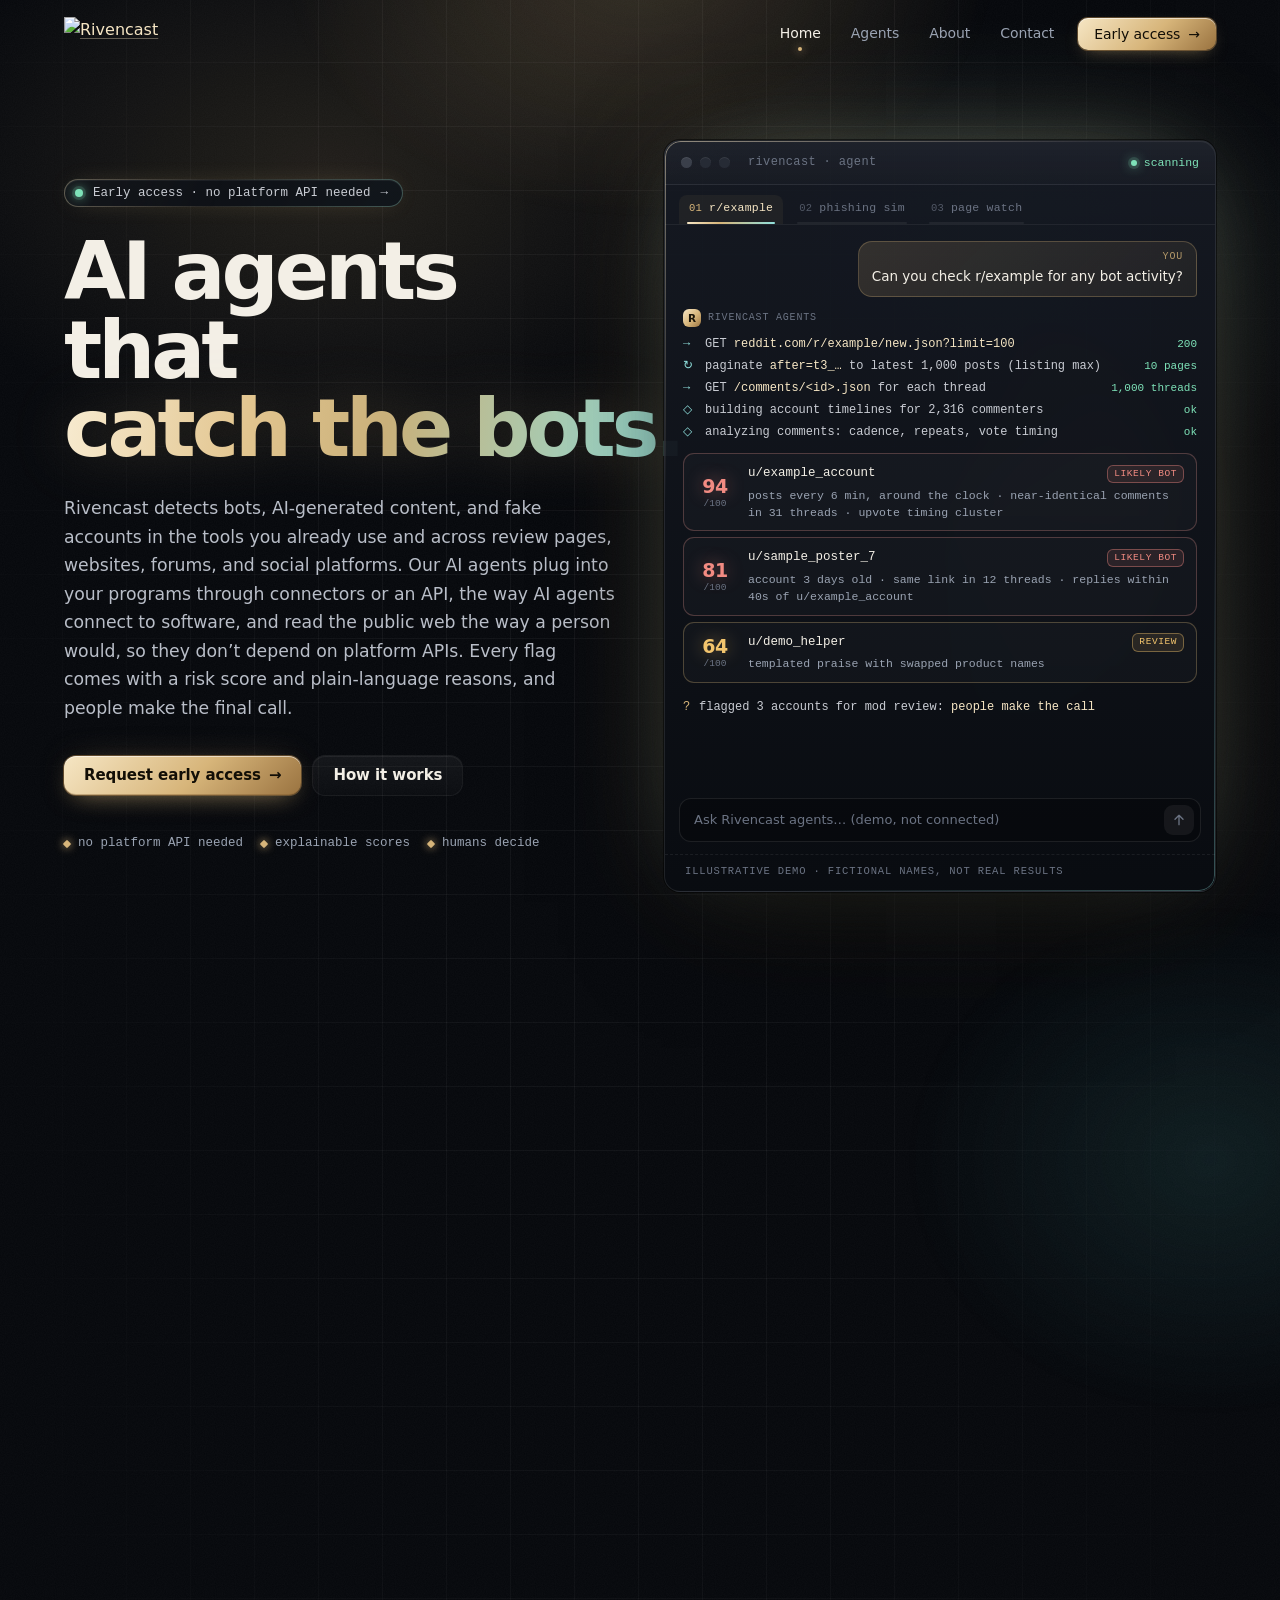
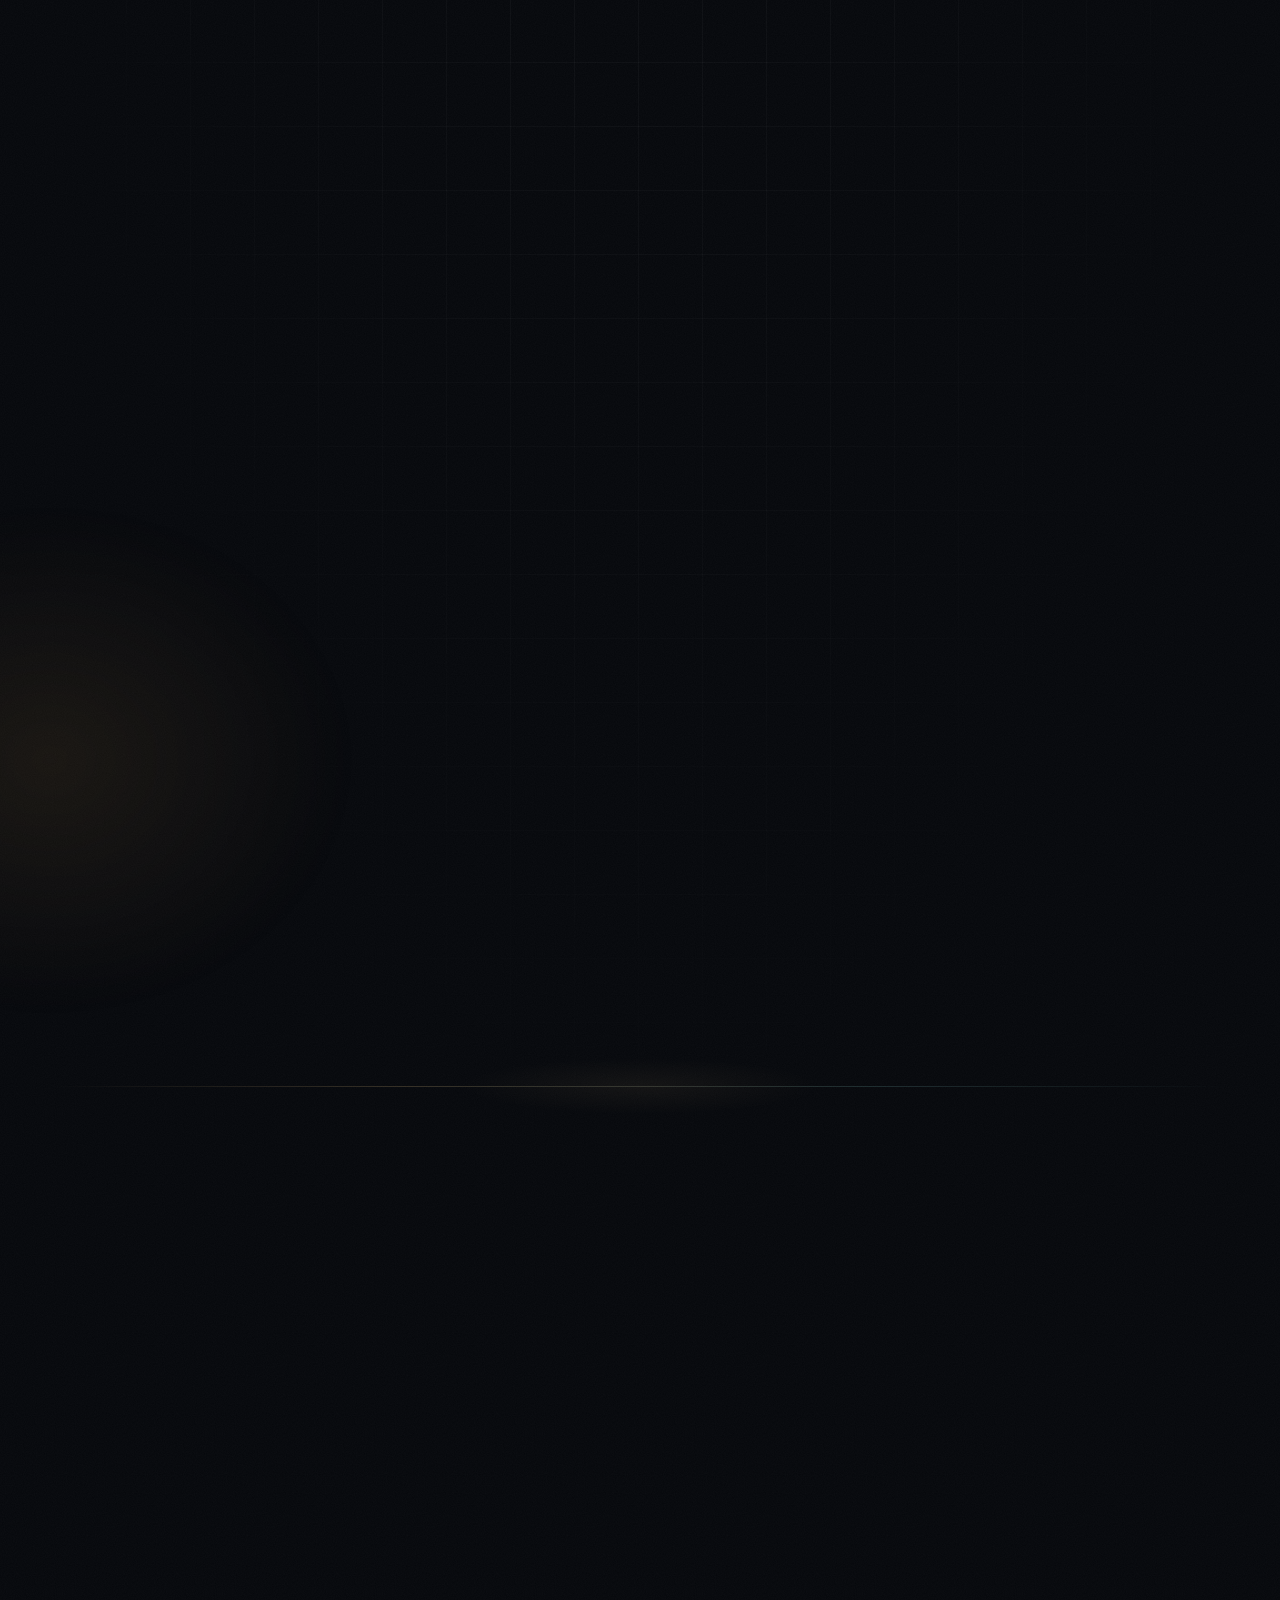
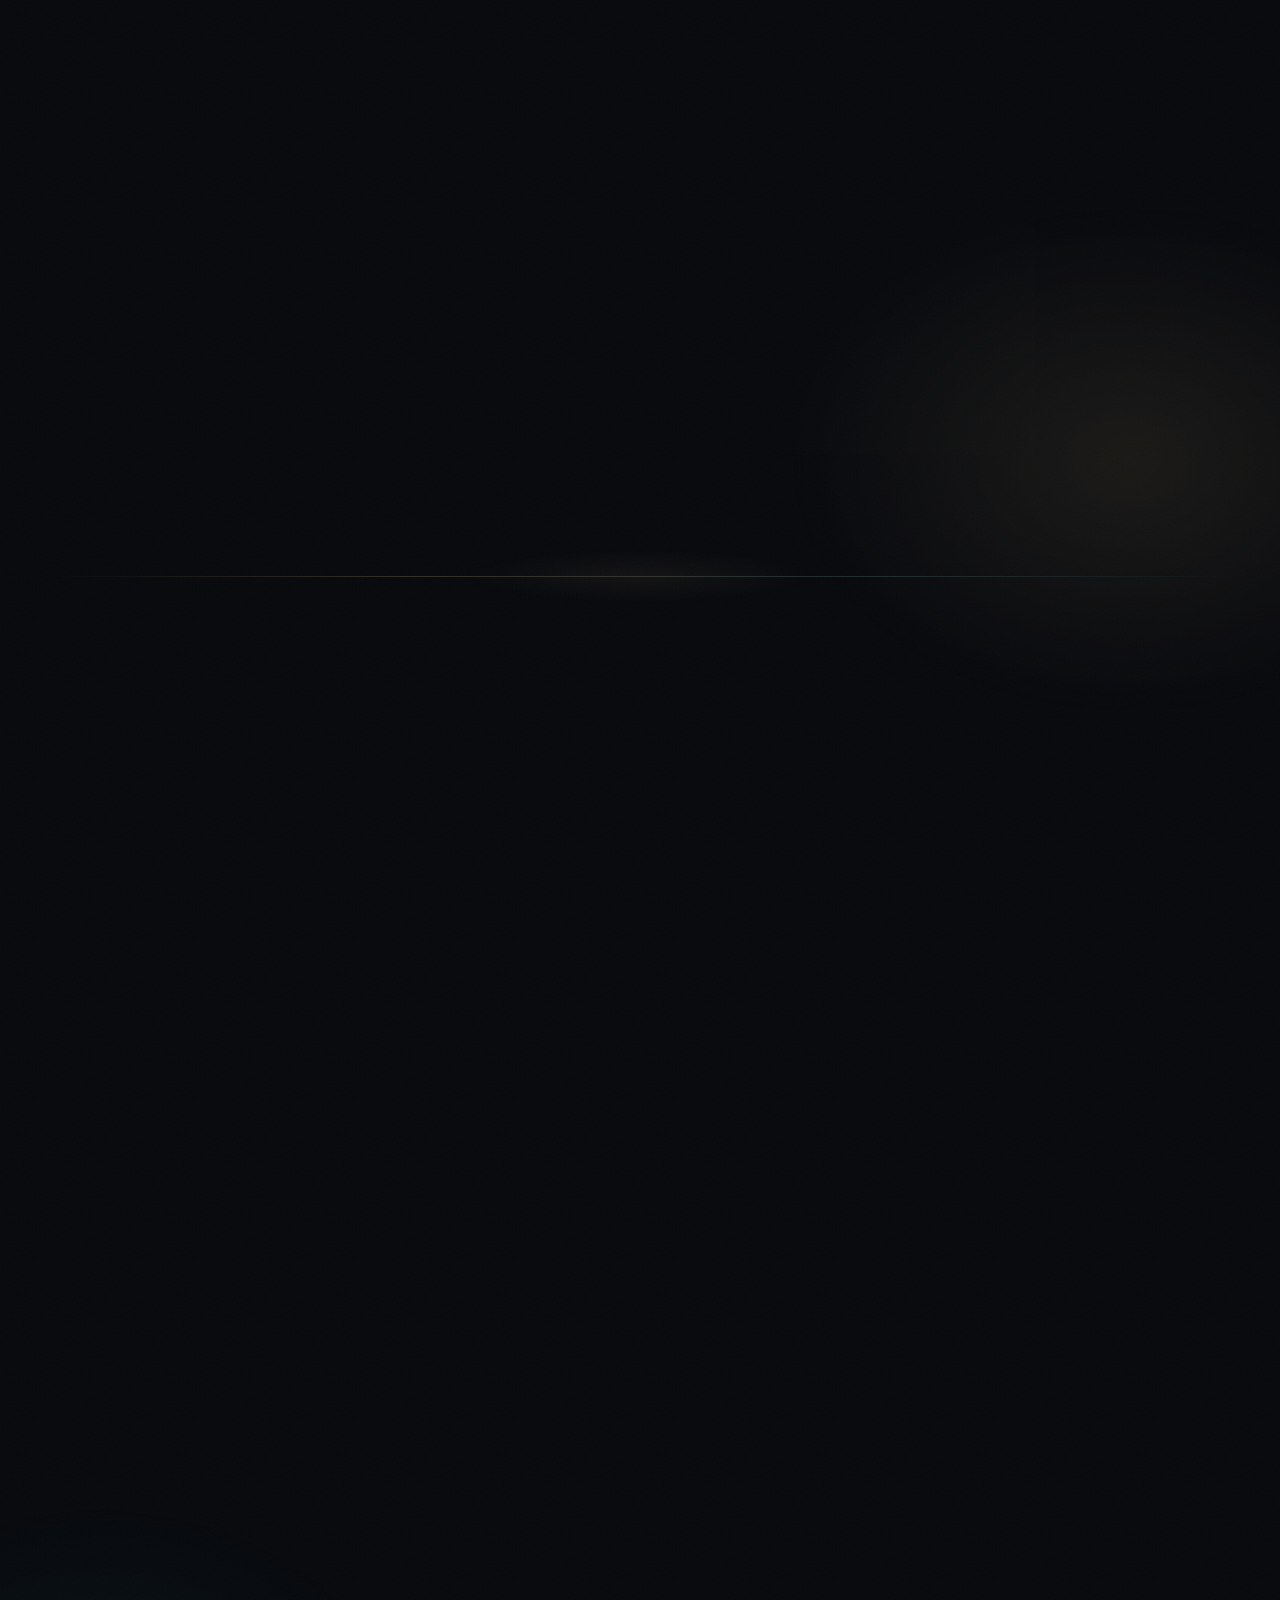
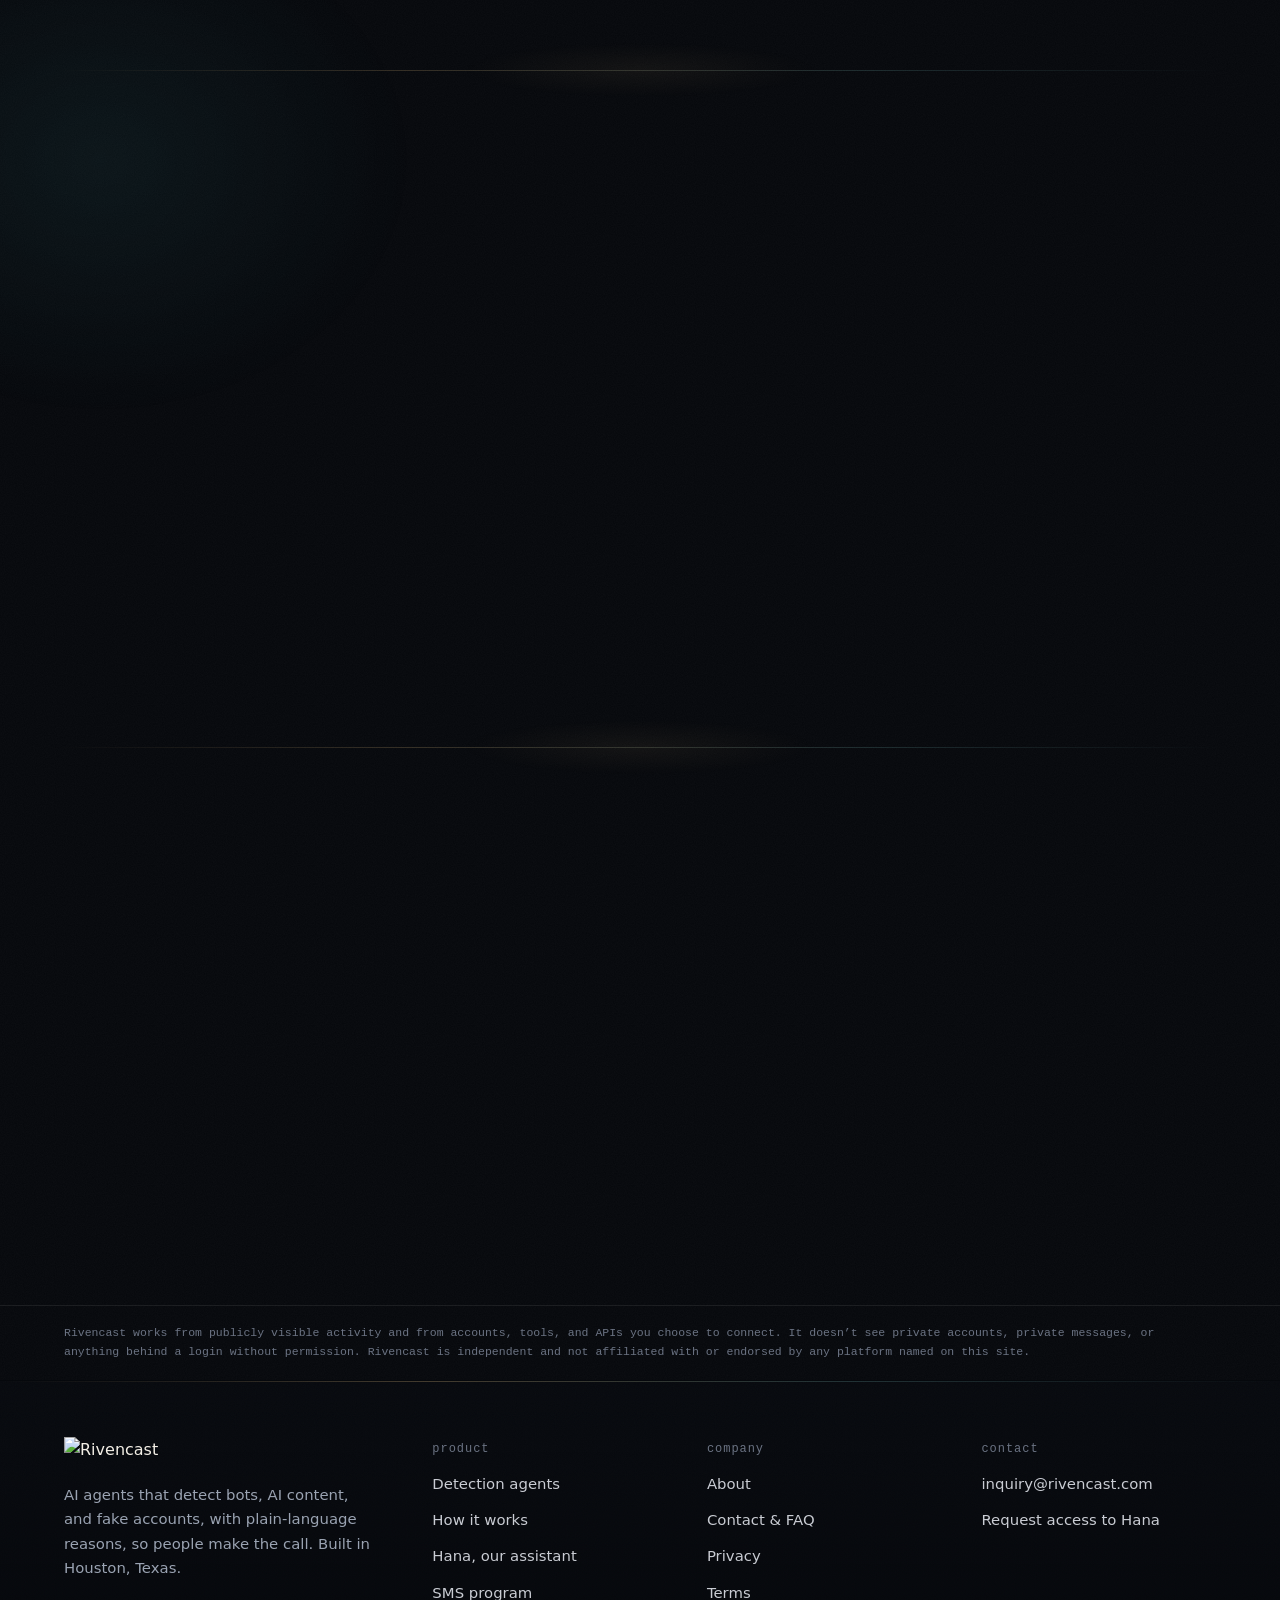
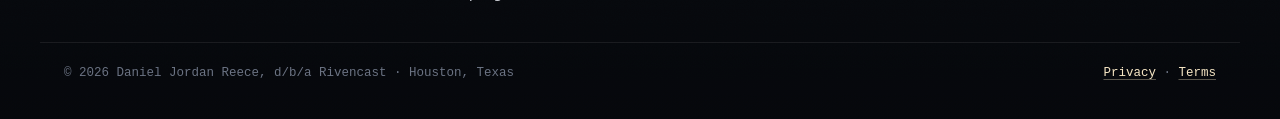
==== commit 9ca1fa8b: "Polish: premium visual layer (hero light, card depth and hairline edges, lit buttons with sheen, gra" ====
--- a/public/index.html
+++ b/public/index.html
@@ -5,7 +5,7 @@
   <meta name="viewport" content="width=device-width, initial-scale=1, viewport-fit=cover" />
   <title>Rivencast: AI agents that catch the bots</title>
   <meta name="description" content="Rivencast detects bots, AI-generated content, and fake accounts across your connected tools, reviews, websites, forums, and social platforms. Connect via API, no platform API needed. Explainable risk scores; people decide. Early access." />
-  <meta name="rc-build" content="rc-polish-2026-11-11" />
+  <meta name="rc-build" content="rc-polish2-2026-11-11" />
   <link rel="canonical" href="https://rivencast.com/" />
   <meta name="theme-color" content="#06080c" />
   <meta name="color-scheme" content="dark" />
@@ -29,7 +29,7 @@
   <link rel="manifest" href="/site.webmanifest" />
   <link rel="preload" href="/assets/fonts/geist-latin.woff2" as="font" type="font/woff2" crossorigin />
   <link rel="preload" href="/assets/fonts/geist-mono-latin.woff2" as="font" type="font/woff2" crossorigin />
-  <style>@font-face{font-family:"Geist";font-style:normal;font-weight:300 700;font-display:swap;src:url(/assets/fonts/geist-latin.woff2) format("woff2");unicode-range:U+0000-00FF, U+0131, U+0152-0153, U+02BB-02BC, U+02C6, U+02DA, U+02DC, U+0304, U+0308, U+0329, U+2000-206F, U+20AC, U+2122, U+2191, U+2193, U+2212, U+2215, U+FEFF, U+FFFD}@font-face{font-family:"Geist Mono";font-style:normal;font-weight:400 600;font-display:swap;src:url(/assets/fonts/geist-mono-latin.woff2) format("woff2");unicode-range:U+0000-00FF, U+0131, U+0152-0153, U+02BB-02BC, U+02C6, U+02DA, U+02DC, U+0304, U+0308, U+0329, U+2000-206F, U+20AC, U+2122, U+2191, U+2193, U+2212, U+2215, U+FEFF, U+FFFD}:root{--bg: #06080c;--bg-2: #0a0d13;--panel: rgba(14, 18, 25, .82);--panel-solid: #0e1219;--line: rgba(240, 217, 168, .1);--line-2: rgba(255, 255, 255, .08);--line-strong: rgba(240, 217, 168, .28);--text: #f3efe6;--text-2: #c9ccd3;--muted: #9aa3b2;--dim: #6b7383;--gold: #d7b57a;--gold-hi: #f6e6c4;--gold-lo: #9a7340;--teal: #8fe0dd;--teal-lo: #4aa8aa;--ok: #7ee2b8;--grad: linear-gradient(110deg, #f6e6c4 0%, #d7b57a 38%, #8fe0dd 100%);--grad-gold: linear-gradient(135deg, #f6e6c4, #d7b57a 55%, #9a7340);--sans: "Geist", "Inter", ui-sans-serif, system-ui, -apple-system, "Segoe UI", sans-serif;--mono: "Geist Mono", "JetBrains Mono", ui-monospace, SFMono-Regular, Menlo, Consolas, monospace;--max: 1200px;--r: 18px;--r-sm: 12px;--ease: cubic-bezier(.22, 1, .36, 1);--shadow: 0 30px 80px -30px rgba(0, 0, 0, .7)}*,*:before,*:after{box-sizing:border-box}html{scroll-behavior:smooth;-webkit-text-size-adjust:100%;scroll-padding-top:84px}body{position:relative;margin:0;min-height:100vh;background:var(--bg);color:var(--text);font-family:var(--sans);font-size:16px;line-height:1.65;-webkit-font-smoothing:antialiased;-moz-osx-font-smoothing:grayscale;overflow-x:hidden;text-rendering:optimizeLegibility}img,svg{max-width:100%}a{color:var(--gold-hi);text-decoration-color:#f6e6c459;text-underline-offset:3px;transition:color .2s,text-decoration-color .2s}a:hover{color:#fff;text-decoration-color:var(--gold)}*:focus-visible{outline:2px solid var(--teal);outline-offset:3px;border-radius:6px}::selection{background:#d7b57a59;color:#fff}.bg-fx{position:absolute;inset:0;min-height:100vh;z-index:0;pointer-events:none;overflow:hidden}.bg-fx .grid{position:absolute;inset:-2px;overflow:hidden;-webkit-mask-image:radial-gradient(ellipse 80% 60% at 50% 0%,#000 30%,transparent 75%);mask-image:radial-gradient(ellipse 80% 60% at 50% 0%,#000 30%,transparent 75%)}.bg-fx .grid:before{content:"";position:absolute;inset:-64px 0 0 -64px;will-change:transform;background-image:linear-gradient(to right,rgba(255,255,255,.045) 1px,transparent 1px),linear-gradient(to bottom,rgba(255,255,255,.045) 1px,transparent 1px);background-size:64px 64px;animation:grid-drift 40s linear infinite}@keyframes grid-drift{to{transform:translate3d(64px,64px,0)}}.bg-fx .glow{position:absolute;border-radius:50%;opacity:.6;will-change:transform}.bg-fx .glow.g1{width:720px;height:520px;left:50%;top:-300px;transform:translate(-50%);background:radial-gradient(closest-side,rgba(215,181,122,.38),transparent)}.bg-fx .glow.g2{width:620px;height:520px;right:-240px;top:900px;background:radial-gradient(closest-side,rgba(74,168,170,.22),transparent);animation:float 18s var(--ease) infinite alternate}.bg-fx .glow.g3{width:620px;height:520px;left:-260px;top:2100px;background:radial-gradient(closest-side,rgba(154,115,64,.22),transparent);animation:float 22s var(--ease) infinite alternate-reverse}.bg-fx .glow.g4{width:700px;height:520px;right:-200px;top:3400px;background:radial-gradient(closest-side,rgba(215,181,122,.16),transparent)}.bg-fx .glow.g5{width:640px;height:520px;left:-220px;top:4700px;background:radial-gradient(closest-side,rgba(74,168,170,.14),transparent)}@keyframes float{to{transform:translate3d(-60px,50px,0) scale(1.08)}}.bg-fx .noise{position:absolute;inset:0;opacity:.035;background-image:url("data:image/svg+xml,%3Csvg xmlns='http://www.w3.org/2000/svg' width='160' height='160'%3E%3Cfilter id='n'%3E%3CfeTurbulence type='fractalNoise' baseFrequency='.9' numOctaves='2' stitchTiles='stitch'/%3E%3CfeColorMatrix values='0 0 0 0 1  0 0 0 0 1  0 0 0 0 1  0 0 0 .9 0'/%3E%3C/filter%3E%3Crect width='100%25' height='100%25' filter='url(%23n)'/%3E%3C/svg%3E")}.site{position:relative;z-index:1}.wrap{width:100%;max-width:var(--max);margin:0 auto;padding:0 24px}.sr-only{position:absolute;width:1px;height:1px;padding:0;margin:-1px;overflow:hidden;clip:rect(0,0,0,0);white-space:nowrap;border:0}.skip{position:absolute;left:16px;top:-60px;z-index:100;padding:10px 14px;border-radius:10px;background:var(--gold-hi);color:#0b0d12;font-weight:600;text-decoration:none}.skip:focus{top:12px}.nowrap{white-space:nowrap}.grad-text{background:var(--grad);-webkit-background-clip:text;background-clip:text;color:transparent}.mono{font-family:var(--mono)}.topbar-wrap{position:sticky;top:0;z-index:50;transition:background .3s,border-color .3s,backdrop-filter .3s;border-bottom:1px solid transparent}.topbar-wrap.scrolled,body.nav-open .topbar-wrap{background:#06080cb8;backdrop-filter:blur(16px) saturate(1.4);-webkit-backdrop-filter:blur(16px) saturate(1.4);border-bottom-color:var(--line-2)}.topbar{max-width:var(--max);margin:0 auto;padding:14px 24px;display:flex;align-items:center;gap:20px}.brand{display:inline-flex;align-items:center;flex-shrink:0;border-radius:10px}.brand-logo{display:block;height:34px;width:auto}nav.links{display:flex;align-items:center;gap:2px;margin-left:auto}nav.links a{position:relative;color:var(--muted);text-decoration:none;font-size:14px;font-weight:500;padding:8px 14px;border-radius:999px;transition:color .15s,background .15s;-webkit-tap-highlight-color:transparent}nav.links a:hover{color:var(--text);background:#ffffff0d}nav.links a.btn,nav.links a.btn:hover{color:#120e06;background:var(--grad-gold);padding:9px 16px;border-radius:10px}nav.links a.btn:after{display:none}nav.links a[aria-current=page]{color:var(--text)}nav.links a[aria-current=page]:after{content:"";position:absolute;left:50%;bottom:2px;width:4px;height:4px;margin-left:-2px;border-radius:50%;background:var(--gold);box-shadow:0 0 8px var(--gold)}.nav-cta{margin-left:8px}.nav-toggle{display:none;margin-left:auto;width:42px;height:42px;padding:0;cursor:pointer;border-radius:12px;border:1px solid var(--line-2);background:#ffffff08;color:var(--text);align-items:center;justify-content:center}.nav-toggle span[aria-hidden=true],.nav-toggle span[aria-hidden=true]:before,.nav-toggle span[aria-hidden=true]:after{display:block;width:18px;height:1.5px;border-radius:2px;background:currentColor;position:relative;transition:transform .3s var(--ease),background .2s}.nav-toggle span[aria-hidden=true]:before,.nav-toggle span[aria-hidden=true]:after{content:"";position:absolute;left:0}.nav-toggle span[aria-hidden=true]:before{top:-6px}.nav-toggle span[aria-hidden=true]:after{top:6px}body.nav-open .nav-toggle span[aria-hidden=true]{background:transparent}body.nav-open .nav-toggle span[aria-hidden=true]:before{transform:translateY(6px) rotate(45deg)}body.nav-open .nav-toggle span[aria-hidden=true]:after{transform:translateY(-6px) rotate(-45deg)}.btn{--bx: 50%;--by: 50%;position:relative;display:inline-flex;align-items:center;justify-content:center;gap:8px;padding:12px 20px;border-radius:12px;border:0;cursor:pointer;font:600 15px/1 var(--sans);letter-spacing:-.005em;text-decoration:none;color:#120e06;background:var(--grad-gold);box-shadow:0 0 0 1px #f6e6c480 inset,0 10px 30px -10px #d7b57aa6,0 0 40px -12px #d7b57a80;transition:transform .18s var(--ease),box-shadow .2s var(--ease),filter .2s,background-color .2s;-webkit-tap-highlight-color:transparent;touch-action:manipulation}.btn:active{transform:translateY(0) scale(.97);transition-duration:.06s;filter:brightness(.98)}.btn:hover{color:#120e06;transform:translateY(-1px);filter:brightness(1.06);box-shadow:0 0 0 1px #f6e6c4b3 inset,0 16px 40px -12px #d7b57acc,0 0 60px -10px #d7b57a99}.btn .arr{transition:transform .18s var(--ease)}.btn:hover .arr{transform:translate(3px)}.btn-ghost{color:var(--text);background:#ffffff08;box-shadow:0 0 0 1px var(--line-2) inset}.btn-ghost:hover{color:#fff;background:#ffffff0f;box-shadow:0 0 0 1px var(--line-strong) inset,0 0 30px -10px #d7b57a66}.btn-sm{padding:9px 14px;font-size:13.5px;border-radius:10px}.btn-soon{color:var(--dim);background:transparent;box-shadow:0 0 0 1px var(--line-2) inset;cursor:default;font-family:var(--mono);font-weight:500;font-size:12.5px;letter-spacing:.04em}.btn-soon:hover{transform:none;filter:none;color:var(--dim);box-shadow:0 0 0 1px var(--line-2) inset}h1,h2,h3{text-wrap:balance;font-family:var(--sans);color:var(--text);margin:0;letter-spacing:-.035em;line-height:1.05;font-weight:600}h1{font-size:clamp(2.6rem,6.4vw,5rem);letter-spacing:-.045em;line-height:1}h2{font-size:clamp(1.9rem,3.8vw,3rem)}h3{font-size:1.12rem;letter-spacing:-.015em;line-height:1.3}p{margin:0 0 1em}.lede{font-size:clamp(1.05rem,1.5vw,1.22rem);color:var(--text-2);line-height:1.6;max-width:40rem}.label{display:inline-flex;align-items:center;gap:10px;margin:0 0 18px;font:500 12.5px/1 var(--mono);letter-spacing:.08em;text-transform:lowercase;color:var(--gold)}.label .idx{color:var(--dim)}.label:before{content:"//";color:var(--teal-lo)}.label.no-slash:before{content:none}.pill{display:inline-flex;align-items:center;gap:10px;padding:7px 14px 7px 10px;margin-bottom:26px;border-radius:999px;font:500 12.5px/1 var(--mono);color:var(--text-2);text-decoration:none;background:#ffffff08;border:1px solid var(--line-2);transition:border-color .25s,background .25s}a.pill:hover{color:var(--text);border-color:var(--line-strong);background:#d7b57a0f}.dot{width:8px;height:8px;border-radius:50%;background:var(--ok);box-shadow:0 0 0 3px #7ee2b826,0 0 12px var(--ok);flex-shrink:0}.dot.live{animation:pulse 2.4s ease-in-out infinite}.dot.soon{background:var(--dim);box-shadow:0 0 0 3px #ffffff0d}@keyframes pulse{50%{box-shadow:0 0 0 6px #7ee2b800,0 0 18px var(--ok)}}main{display:block}.section{padding:96px 0;position:relative}.section.tight{padding:64px 0}.section-head{max-width:760px;margin-bottom:48px}.section-head.center{margin-left:auto;margin-right:auto;text-align:center}.section-head.center .label{justify-content:center}.section-head p.section-lede{color:var(--muted);font-size:1.08rem;margin-top:18px;max-width:44rem}.section-head.center p.section-lede{margin-left:auto;margin-right:auto}.hr-glow{height:1px;border:0;margin:0;background:linear-gradient(90deg,transparent,rgba(215,181,122,.35),rgba(143,224,221,.25),transparent)}.card{--mx: 50%;--my: 0%;position:relative;border-radius:var(--r);padding:26px;background:linear-gradient(180deg,#ffffff09,#ffffff03),var(--panel);border:1px solid var(--line-2);transition:border-color .2s,transform .25s var(--ease),box-shadow .25s var(--ease);isolation:isolate}.card:before{content:"";position:absolute;inset:-1px;border-radius:inherit;padding:1px;pointer-events:none;z-index:-1;background:radial-gradient(420px circle at var(--mx) var(--my),rgba(246,230,196,.55),rgba(143,224,221,.18) 40%,transparent 65%);-webkit-mask:linear-gradient(#000 0 0) content-box,linear-gradient(#000 0 0);-webkit-mask-composite:xor;mask:linear-gradient(#000 0 0) content-box exclude,linear-gradient(#000 0 0);opacity:0;transition:opacity .25s}.card:after{content:"";position:absolute;inset:0;border-radius:inherit;pointer-events:none;z-index:-1;background:radial-gradient(600px circle at var(--mx) var(--my),rgba(215,181,122,.07),transparent 45%);opacity:0;transition:opacity .35s}.card:hover{transform:translateY(-2px);box-shadow:var(--shadow);border-color:#ffffff1a}.card:hover:before,.card:hover:after{opacity:1}.card h3{margin:0 0 8px}.card p{color:var(--muted);font-size:.97rem;margin:0}.card p.label,.card .label{color:var(--gold);font-size:12.5px}.card p.flow-step{color:var(--teal);font-size:12px}.card p+p{margin-top:.8em}.ico{display:inline-grid;place-items:center;width:40px;height:40px;margin-bottom:18px;border-radius:11px;background:linear-gradient(180deg,#d7b57a29,#d7b57a0a);border:1px solid rgba(215,181,122,.25);color:var(--gold-hi);box-shadow:0 0 24px -8px #d7b57a8c}.ico svg{width:20px;height:20px;fill:none;stroke:currentColor;stroke-width:1.6;stroke-linecap:round;stroke-linejoin:round}.card-top{display:flex;align-items:flex-start;justify-content:space-between}.card-idx{font:500 12px/1 var(--mono);color:var(--dim);letter-spacing:.06em}.grid{display:grid;gap:16px}.grid-2{grid-template-columns:repeat(2,minmax(0,1fr))}.grid-3{grid-template-columns:repeat(3,minmax(0,1fr))}.grid-4{grid-template-columns:repeat(4,minmax(0,1fr))}.grid-5{grid-template-columns:repeat(5,minmax(0,1fr))}.hero{position:relative;padding:72px 0 96px;overflow-x:clip}html,body{overflow-x:clip}.hero-grid{display:grid;grid-template-columns:minmax(0,1fr) minmax(0,1fr);gap:48px;align-items:center}.hero h1{margin-bottom:26px}.hero .lede{margin-bottom:34px}.hero-actions{display:flex;flex-wrap:wrap;gap:12px;margin-bottom:40px}.hero-tags{display:flex;flex-wrap:wrap;gap:8px 18px;margin:0;padding:0;list-style:none;font:500 12.5px/1.4 var(--mono);color:var(--muted)}.hero-tags li{display:inline-flex;align-items:center;gap:8px}.hero-tags li:before{content:"";width:6px;height:6px;border-radius:1px;background:var(--gold);box-shadow:0 0 8px var(--gold);transform:rotate(45deg)}#hero-canvas{position:absolute;inset:0;width:100%;height:100%;pointer-events:none;opacity:.9;-webkit-mask-image:radial-gradient(ellipse 70% 70% at 70% 45%,#000 20%,transparent 75%);mask-image:radial-gradient(ellipse 70% 70% at 70% 45%,#000 20%,transparent 75%)}.hero-visual{position:relative}.orb{position:absolute;z-index:0;width:120%;aspect-ratio:1;left:-10%;top:50%;transform:translateY(-50%);pointer-events:none}.orb:before{content:"";position:absolute;inset:14%;border-radius:50%;background:conic-gradient(from 0deg,#d7b57a00,#d7b57a59,#8fe0dd40,#d7b57a00 60%);filter:blur(28px);animation:spin 14s linear infinite;will-change:transform}.orb:after{content:"";position:absolute;inset:22%;border-radius:50%;border:1px dashed rgba(215,181,122,.18);animation:spin 60s linear infinite reverse}@keyframes spin{to{transform:rotate(360deg)}}.terminal{position:relative;z-index:1;border-radius:16px;overflow:hidden;background:linear-gradient(180deg,#141821eb,#0a0d13f0);border:1px solid rgba(255,255,255,.09);box-shadow:0 0 0 1px #0006,0 40px 100px -30px #000000e6,0 0 80px -30px #d7b57a73;font:400 13.5px/1.75 var(--mono);color:var(--text-2)}.terminal:before{content:"";position:absolute;inset:0;pointer-events:none;border-radius:inherit;padding:1px;background:linear-gradient(140deg,rgba(246,230,196,.5),transparent 30%,transparent 70%,rgba(143,224,221,.35));-webkit-mask:linear-gradient(#000 0 0) content-box,linear-gradient(#000 0 0);-webkit-mask-composite:xor;mask:linear-gradient(#000 0 0) content-box exclude,linear-gradient(#000 0 0)}.term-bar{display:flex;align-items:center;gap:8px;padding:12px 16px;border-bottom:1px solid rgba(255,255,255,.06);background:#ffffff05}.term-bar i{width:11px;height:11px;border-radius:50%;background:#2a303c;display:block}.term-bar i:nth-child(1){background:#3a3f4a}.term-title{margin-left:10px;font-size:12px;color:var(--dim);letter-spacing:.03em}.term-badge{margin-left:auto;display:inline-flex;align-items:center;gap:7px;font-size:11.5px;color:var(--ok)}.term-badge .dot{width:6px;height:6px}.term-body{padding:18px 20px 22px;min-height:290px}.term-body .ln{display:flex;gap:10px;white-space:pre-wrap;word-break:break-word}.term-body .ln+.ln{margin-top:2px}.t-prompt{color:var(--gold);flex-shrink:0}.t-cmd{color:var(--text)}.t-str{color:var(--gold-hi)}.t-arrow{color:var(--teal-lo);flex-shrink:0}.t-step{color:var(--text-2);flex:1}.t-dim{color:var(--dim)}.t-q{color:var(--gold);flex-shrink:0}.caret{display:inline-block;width:8px;height:1.15em;vertical-align:-.2em;background:var(--gold);margin-left:2px;animation:blink 1s steps(1) infinite}@keyframes blink{50%{opacity:0}}.flow{display:grid;grid-template-columns:repeat(4,minmax(0,1fr));gap:16px;position:relative;counter-reset:flow}.flow .card{padding:22px 22px 24px}.flow-step{font:500 12px/1 var(--mono);color:var(--teal);letter-spacing:.06em;margin-bottom:14px;display:flex;align-items:center;gap:10px}.flow-step:after{content:"";flex:1;height:1px;background:linear-gradient(90deg,rgba(143,224,221,.4),transparent)}.split{display:grid;grid-template-columns:minmax(0,.9fr) minmax(0,1.1fr);gap:56px;align-items:start}.split .section-head{margin-bottom:0;position:sticky;top:110px}.chips{display:flex;flex-wrap:wrap;justify-content:center;gap:10px;margin:0 auto;padding:0;list-style:none;max-width:900px}.chip{display:inline-flex;align-items:center;gap:10px;padding:10px 16px;border-radius:12px;background:#ffffff06;border:1px solid var(--line-2);color:var(--text-2);font-size:14px;font-weight:500}.chip svg{width:17px;height:17px;fill:none;stroke:var(--gold);stroke-width:1.6;stroke-linecap:round;stroke-linejoin:round}.spec{display:grid;gap:0;border-radius:var(--r);overflow:hidden;border:1px solid var(--line-2);background:var(--panel)}.spec-row{display:grid;grid-template-columns:220px minmax(0,1fr);gap:28px;padding:24px 28px;border-top:1px solid var(--line-2);transition:background .2s}.spec-row:first-child{border-top:0}.spec-row:hover{background:#d7b57a09}.spec-key{font:500 12.5px/1.6 var(--mono);color:var(--gold);letter-spacing:.03em}.spec-key small{display:block;color:var(--dim);font-size:11.5px}.spec-row strong{display:block;font-weight:600;color:var(--text);margin-bottom:6px;font-size:1.05rem;letter-spacing:-.01em}.spec-row span.v{color:var(--muted);font-size:.97rem}.cast-card{display:grid;grid-template-columns:minmax(0,1fr) auto;gap:32px;align-items:center;padding:36px}.avatars{display:flex;align-items:center}.avatars>*{width:64px;height:64px;border-radius:50%;object-fit:cover;border:2px solid var(--bg);margin-left:-14px;box-shadow:0 0 0 1px var(--line-strong);background:var(--panel-solid)}.avatars>*:first-child{margin-left:0;box-shadow:0 0 0 1px var(--gold),0 0 24px -4px #d7b57ab3}.page-hero{padding:80px 0 40px}.page-hero h1{font-size:clamp(2.4rem,5.6vw,4.2rem);margin-bottom:22px;max-width:16ch}.prose{max-width:760px}.prose p{color:var(--text-2);font-size:1.06rem;line-height:1.75}.prose strong{color:var(--text);font-weight:600}.prose h2{margin-bottom:22px}.two-col{display:grid;grid-template-columns:260px minmax(0,1fr);gap:48px}.two-col>.label{align-self:start;margin-top:14px}.vault{display:grid;grid-template-columns:minmax(0,1fr) minmax(0,1fr);gap:0;overflow:hidden;padding:0}.hw .card{padding:26px}.hw-tag{font:600 11.5px/1 var(--mono);color:#120e06;background:var(--grad-gold);padding:5px 8px;border-radius:6px;letter-spacing:.06em}.hw .card h3{margin-top:18px}.agent-grid{display:grid;grid-template-columns:repeat(2,minmax(0,1fr));gap:18px}.agent-card{display:flex;flex-direction:column;padding:30px;min-height:100%}.agent-card .agent-head{display:flex;align-items:center;gap:18px;margin-bottom:20px}.agent-photo-fallback{width:76px;height:76px;border-radius:20px;object-fit:cover;flex-shrink:0;border:1px solid var(--line-2);background:var(--panel-solid)}.agent-photo-fallback{display:grid;place-items:center;font:600 28px/1 var(--mono);color:var(--gold);background:linear-gradient(135deg,#d7b57a26,#8fe0dd0f)}.agent-card h3{font-size:1.6rem;letter-spacing:-.03em;margin:0 0 4px}.byline{margin:0;font:500 12.5px/1.4 var(--mono);color:var(--dim)}.status{display:inline-flex;align-items:center;gap:8px;font:500 11.5px/1 var(--mono);letter-spacing:.06em;text-transform:uppercase;padding:6px 10px;border-radius:999px;margin-left:auto;align-self:flex-start;white-space:nowrap}.status.live{color:var(--ok);background:#7ee2b814;border:1px solid rgba(126,226,184,.25)}.status.soon{color:var(--muted);background:#ffffff08;border:1px solid var(--line-2)}.status .dot{width:6px;height:6px}.agent-card>p{color:var(--muted);flex:1;margin-bottom:26px}.agent-card.is-live{border-color:#d7b57a52;background:linear-gradient(160deg,rgba(215,181,122,.1),transparent 50%),var(--panel);box-shadow:0 0 60px -20px #d7b57a59}.agent-card .btn{align-self:flex-start}.profile-hero{padding-top:80px;padding-bottom:40px;display:grid;grid-template-columns:auto minmax(0,1fr);gap:56px;align-items:center}.profile-photo-wrap{position:relative;width:260px;height:260px}.profile-photo-wrap:before{content:"";position:absolute;inset:-18px;border-radius:50%;background:conic-gradient(from 0deg,var(--gold),var(--teal),var(--gold-lo),var(--gold));filter:blur(28px);opacity:.45;animation:spin 16s linear infinite}.profile-photo-wrap:after{content:"";position:absolute;inset:-10px;border-radius:50%;border:1px dashed rgba(215,181,122,.4);animation:spin 50s linear infinite}.profile-photo{position:relative;z-index:1;width:100%;height:100%;border-radius:50%;object-fit:cover;border:2px solid rgba(246,230,196,.6)}.profile-hero h1{font-size:clamp(3rem,7vw,5.4rem);margin-bottom:6px}.profile-hero .byline{margin-bottom:22px;font-size:13.5px}.kv{display:flex;flex-wrap:wrap;gap:8px;margin:26px 0 0;padding:0;list-style:none}.kv li{font:500 12px/1 var(--mono);padding:8px 12px;border-radius:8px;background:#ffffff08;border:1px solid var(--line-2);color:var(--text-2)}.kv li b{color:var(--dim);font-weight:500;margin-right:6px}.chat{display:grid;gap:14px;max-width:720px;margin:0;padding:0;list-style:none}.chat li{display:flex;gap:14px;align-items:flex-end}.chat img{width:36px;height:36px;border-radius:50%;object-fit:cover;border:1px solid var(--line-strong);flex-shrink:0}.bubble{padding:14px 18px;border-radius:18px 18px 18px 6px;background:#ffffff0a;border:1px solid var(--line-2);color:var(--text);font-size:1rem}.bubble p{margin:0}.cta-band{position:relative;overflow:hidden;padding:56px;text-align:center}.cta-band:after{content:"";position:absolute;inset:auto -20% -60%;height:120%;background:radial-gradient(closest-side,rgba(215,181,122,.22),transparent);z-index:-1;pointer-events:none}.cta-band h2{margin-bottom:16px}.cta-band p{color:var(--text-2);max-width:40rem;margin:0 auto 28px}.cta-band .hero-actions{justify-content:center;margin:0}.contact-card{padding:32px;display:flex;flex-direction:column}.contact-card .big{font:500 clamp(1.1rem,2vw,1.4rem)/1.3 var(--mono);color:var(--gold-hi);margin:6px 0 14px;word-break:break-word}.contact-card p{flex:1;margin-bottom:22px}.contact-card .btn{align-self:flex-start}.faq{max-width:860px;margin:0 auto;border-top:1px solid var(--line-2)}.faq details{border-bottom:1px solid var(--line-2)}.faq summary{list-style:none;cursor:pointer;display:flex;align-items:center;justify-content:space-between;gap:20px;padding:22px 4px;font-weight:600;font-size:1.08rem;letter-spacing:-.01em;color:var(--text)}.faq summary::-webkit-details-marker{display:none}.faq summary:after{content:"+";font:400 20px/1 var(--mono);color:var(--gold);transition:transform .2s var(--ease);flex-shrink:0}.faq details[open] summary:after{transform:rotate(45deg)}.faq summary:hover{color:var(--gold-hi)}.faq .ans{padding:0 4px 22px;color:var(--muted);max-width:46rem}.faq .ans p{margin:0 0 .7em}.nf{min-height:62vh;display:grid;place-items:center;padding:80px 0;text-align:center}.nf .code{font:600 clamp(5rem,18vw,11rem)/1 var(--mono);letter-spacing:-.06em;margin:0 0 10px}.nf .terminal{max-width:560px;margin:0 auto 32px;text-align:left}.nf .term-body{min-height:0}.site-footer{position:relative;margin-top:64px;border-top:1px solid var(--line-2);background:linear-gradient(180deg,#0a0d1366,#06080ce6)}.foot-inner{max-width:var(--max);margin:0 auto;padding:56px 24px 36px;display:grid;grid-template-columns:minmax(0,1.4fr) repeat(3,minmax(0,1fr));gap:40px}.foot-brand img{height:30px;width:auto;display:block;margin-bottom:16px}.foot-brand p{color:var(--muted);font-size:.93rem;max-width:22rem;margin:0}.foot-col h2{font:500 12px/1 var(--mono);letter-spacing:.08em;text-transform:lowercase;color:var(--dim);margin:6px 0 16px}.foot-col ul{list-style:none;margin:0;padding:0;display:grid;gap:10px}.foot-col a{color:var(--text-2);text-decoration:none;font-size:.93rem}.foot-col a:hover{color:var(--gold-hi)}.foot-col li span{color:var(--muted);font-size:.93rem}.foot-bottom{max-width:var(--max);margin:0 auto;padding:20px 24px 40px;display:flex;flex-wrap:wrap;justify-content:space-between;gap:12px;border-top:1px solid var(--line-2);font:400 12.5px/1.6 var(--mono);color:var(--dim)}.foot-copy{margin:0}.js .reveal{opacity:0;transform:translateY(12px);transition:opacity .5s var(--ease),transform .55s var(--ease);transition-delay:min(var(--d, 0s),.24s)}.js .reveal.in{opacity:1;transform:none}.js .hero .reveal,.js .page-hero .reveal,.js .profile-hero .reveal{opacity:1;transform:none;transition:none;animation:rise .5s var(--ease) both;animation-delay:min(var(--d, 0s),.2s)}@keyframes rise{0%{opacity:0;transform:translateY(10px)}}@media (max-width: 1080px){.grid-5{grid-template-columns:repeat(3,minmax(0,1fr))}.grid-4,.flow{grid-template-columns:repeat(2,minmax(0,1fr))}}@media (max-width: 960px){.hero-grid,.split,.two-col,.vault,.profile-hero{grid-template-columns:minmax(0,1fr)}.hero-grid{gap:48px}.split .section-head{position:static}.two-col>.label{margin-top:0}.split{gap:32px}.two-col{gap:8px}.foot-inner{grid-template-columns:repeat(2,minmax(0,1fr))}.foot-brand{grid-column:1 / -1}.profile-hero{gap:36px}.grid-3{grid-template-columns:repeat(2,minmax(0,1fr))}}@media (max-width: 820px){.nav-toggle{display:inline-flex}nav.links{position:absolute;left:0;right:0;top:100%;margin:0;flex-direction:column;align-items:stretch;gap:0;padding:8px 16px 18px;background:#06080c;border-bottom:1px solid var(--line-2);display:none}body.nav-open nav.links{display:flex;animation:navIn .18s var(--ease) both}nav.links a{padding:14px 8px;font-size:16px;border-radius:10px;border-bottom:1px solid rgba(255,255,255,.04)}nav.links a[aria-current=page]:after{inset:50% 12px auto auto;margin:-2px 0 0}.nav-cta{margin:14px 0 0}nav.links a.btn{justify-content:center;color:#120e06;border-bottom:0}.topbar{position:relative}}@media (max-width: 640px){body{font-size:15.5px}.wrap,.topbar{padding-left:20px;padding-right:20px}.brand-logo{height:30px}.section{padding:64px 0}.hero{padding:40px 0 64px}.page-hero,.profile-hero{padding-top:48px;padding-bottom:24px}.grid-2,.grid-3,.grid-4,.grid-5,.flow,.agent-grid{grid-template-columns:minmax(0,1fr)}.card{padding:22px}.terminal{font-size:12px}.term-body{padding:16px 16px 18px;min-height:300px}.spec-row{grid-template-columns:minmax(0,1fr);gap:8px;padding:20px}.cast-card{grid-template-columns:minmax(0,1fr);padding:26px}.cta-band{padding:26px}.profile-photo-wrap{width:180px;height:180px}.foot-inner{grid-template-columns:minmax(0,1fr) minmax(0,1fr);gap:32px;padding-top:44px}.agent-card{padding:24px}.agent-card .agent-head{flex-wrap:wrap}.hero-actions .btn{flex:1 1 auto}.section-head{margin-bottom:32px}}@media (prefers-reduced-motion: reduce){*,*:before,*:after{animation-duration:.001ms!important;animation-iteration-count:1!important;transition-duration:.001ms!important;scroll-behavior:auto!important}.js .reveal{opacity:1;transform:none;animation:none}.bg-fx .grid:before,.bg-fx .glow,.orb:before,.orb:after{animation:none!important}::view-transition-old(root),::view-transition-new(root){animation:none!important}#hero-canvas{display:none}}.agent-photo-fallback svg{width:34px;height:34px;fill:none;stroke:currentColor;stroke-width:1.5;stroke-linecap:round;stroke-linejoin:round}.avatars>img:only-child{margin-left:0}.console .term-body{min-height:0;padding-bottom:14px}.scan-tag{flex-shrink:0;font-size:10.5px;letter-spacing:.06em;text-transform:uppercase;color:var(--c);border:1px solid color-mix(in srgb,var(--c) 40%,transparent);background:color-mix(in srgb,var(--c) 10%,transparent);padding:2px 7px;border-radius:6px;line-height:1.5}.demo-label{margin:0;padding:9px 20px 12px;border-top:1px dashed rgba(255,255,255,.07);font:500 10.5px/1.4 var(--mono);letter-spacing:.08em;text-transform:uppercase;color:var(--dim)}@media (max-width: 640px){.demo-label{padding:9px 16px 12px}}.term-title{white-space:nowrap;overflow:hidden;text-overflow:ellipsis;min-width:0}.story{list-style:none;margin:0;padding:0;max-width:960px;display:grid;gap:18px;position:relative}.story:before{content:"";position:absolute;left:23px;top:28px;bottom:28px;width:1px;background:linear-gradient(to bottom,var(--gold) 0%,var(--teal) 60%,rgba(143,224,221,0) 100%);opacity:.55}.story-step{display:grid;grid-template-columns:48px minmax(0,1fr);gap:22px;align-items:start}.story-node{position:relative;z-index:1;width:48px;height:48px;margin-top:22px;border-radius:14px;display:grid;place-items:center;background:var(--panel-solid);border:1px solid var(--line-strong);box-shadow:0 0 0 6px var(--bg),0 0 24px -6px #d7b57a73}.story-node .ico{width:22px;height:22px;display:grid;place-items:center;background:none;border:0;box-shadow:none;padding:0}.story-node svg{width:20px;height:20px;fill:none;stroke:var(--gold-hi);stroke-width:1.6;stroke-linecap:round;stroke-linejoin:round}.story-card{padding:26px 28px}.story-card h3{font-size:1.32rem;letter-spacing:-.025em;margin:6px 0 10px}.story-card p{line-height:1.72}.card .story-kicker{margin:0;font:500 12px/1.4 var(--mono);letter-spacing:.06em;color:var(--gold)}.story-kicker span{color:var(--dim);margin-right:6px}.story-tags{list-style:none;margin:16px 0 0;padding:0;display:flex;flex-wrap:wrap;gap:8px}.story-tags li{font:500 11.5px/1 var(--mono);color:var(--text-2);padding:7px 10px;border-radius:999px;border:1px solid var(--line-2);background:#ffffff06}.story-link{display:inline-flex;gap:6px;margin-top:14px;font:500 13px/1 var(--mono);text-decoration:none;color:var(--gold-hi)}.story-link:hover{color:#fff}.story-step.is-shift .story-card{border-color:#8fe0dd52;background:linear-gradient(135deg,rgba(143,224,221,.07),rgba(215,181,122,.04) 60%,transparent),var(--panel)}.story-step.is-shift .story-node{border-color:#8fe0dd8c;box-shadow:0 0 0 6px var(--bg),0 0 30px -4px #8fe0dd8c}.story-step.is-shift .story-node svg{stroke:var(--teal)}.card.story-card .story-kicker{color:var(--gold)}.story-step.is-shift .card.story-card .story-kicker{color:var(--teal)}@media (max-width: 640px){.story:before{left:17px}.story-step{grid-template-columns:36px minmax(0,1fr);gap:12px}.story-node{width:36px;height:36px;border-radius:11px;margin-top:20px;box-shadow:0 0 0 4px var(--bg)}.story-node svg{width:17px;height:17px}.story-card{padding:20px}.story-card h3{font-size:1.16rem}}.agent-demo .term-bar{padding:11px 16px}.d-tabs{display:flex;gap:6px;padding:10px 14px 0;border-bottom:1px solid rgba(255,255,255,.06);overflow:hidden}.d-tabs button{position:relative;display:inline-flex;align-items:center;gap:7px;padding:7px 10px 10px;border:0;background:none;color:var(--dim);font:500 11.5px/1 var(--mono);letter-spacing:.02em;cursor:pointer;white-space:nowrap;border-radius:8px 8px 0 0;transition:color .25s,background .25s}.d-tabs button span{color:var(--dim);opacity:.7;font-size:10.5px}.d-tabs button:hover{color:var(--text-2);background:#ffffff08}.d-tabs button[aria-selected=true]{color:var(--gold-hi);background:#d7b57a0f}.d-tabs button[aria-selected=true] span{color:var(--gold);opacity:1}.d-tabs button i{position:absolute;left:8px;right:8px;bottom:0;height:2px;border-radius:2px;background:#ffffff0f;overflow:hidden}.d-tabs button i:after{content:"";position:absolute;inset:0;transform-origin:left;transform:scaleX(0);background:var(--grad);transition:transform .2s linear}.d-tabs button[aria-selected=true] i:after{transform:scaleX(var(--p, 1))}.d-stage{display:grid;padding:16px 18px 6px;overflow:hidden}.d-scene{grid-area:1 / 1;min-width:0;transition:opacity .38s var(--ease),transform .45s var(--ease),visibility 0s linear .45s}.js .d-scene{opacity:0;transform:translate(28px);visibility:hidden;pointer-events:none}.js .d-scene.is-leaving{transform:translate(-28px)}.js .d-scene.is-active{opacity:1;transform:none;visibility:visible;pointer-events:auto;transition-delay:0s}.d-scene[hidden]{display:none}.js .d-scene[hidden]{display:block}.d-user{margin-left:auto;max-width:88%;width:fit-content;padding:9px 13px 10px;border-radius:14px 14px 4px;background:linear-gradient(135deg,#d7b57a29,#d7b57a12);border:1px solid rgba(215,181,122,.28)}.d-user p{margin:0;font-family:var(--sans);font-size:13.5px;line-height:1.45;color:var(--text)}.d-who{display:flex;align-items:center;gap:7px;font:500 10px/1.2 var(--mono);letter-spacing:.08em;text-transform:uppercase;color:var(--dim)}.d-user .d-who{justify-content:flex-end;margin-bottom:4px;color:var(--gold);opacity:.8}.d-agent{margin-top:12px;display:grid;gap:4px}.d-agent>.d-who{margin-bottom:4px}.d-mark{display:grid;place-items:center;width:18px;height:18px;border-radius:6px;background:var(--grad-gold);color:#1a1408;font:700 10.5px/1 var(--sans);letter-spacing:0}.d-line{display:grid;grid-template-columns:14px minmax(0,1fr) auto;gap:8px;align-items:baseline;font-size:12px;line-height:1.5}.d-arrow{color:var(--teal)}.d-lt{color:var(--text-2);overflow-wrap:anywhere}.d-lt b{color:var(--gold-hi);font-weight:500}.d-st{position:relative;color:var(--ok);font-size:11px;white-space:nowrap;text-align:right}.d-st em{font-style:normal}.d-spin{display:none;width:10px;height:10px;border-radius:50%;border:1.5px solid rgba(143,224,221,.25);border-top-color:var(--teal);animation:dspin .7s linear infinite;vertical-align:-1px}.d-line.on:not(.ok) .d-spin{display:inline-block}.d-line.on:not(.ok) .d-st em{display:none}@keyframes dspin{to{transform:rotate(360deg)}}.d-sim{margin:0 0 4px;width:fit-content;padding:3px 8px;border-radius:6px;font:500 10px/1.5 var(--mono);letter-spacing:.07em;text-transform:uppercase;color:var(--teal);border:1px dashed rgba(143,224,221,.4);background:#8fe0dd0d}.d-stats{display:grid;grid-template-columns:repeat(4,minmax(0,1fr));gap:6px;margin:8px 0 2px}.d-stats div{padding:8px 10px;border-radius:10px;background:#ffffff06;border:1px solid rgba(255,255,255,.06)}.d-stats b{display:block;font:600 17px/1.1 var(--sans);color:var(--text);letter-spacing:-.02em}.d-stats div:nth-child(3) b{color:#f28b82}.d-stats div:nth-child(4) b{color:var(--ok)}.d-stats span{font-size:10.5px;color:var(--dim);text-transform:uppercase;letter-spacing:.06em}.d-results{display:grid;gap:7px;margin-top:8px}.d-sum{margin-top:10px;display:flex;align-items:center;gap:8px;font-size:12px;color:var(--text-2)}.d-sum:before{content:"?";color:var(--gold)}.d-sum b{color:var(--gold-hi);font-weight:500}#demo-watch .d-sum:before{content:none}.d-input{display:flex;align-items:center;gap:8px;margin:8px 14px 12px;padding:6px 6px 6px 14px;border-radius:12px;border:1px solid rgba(255,255,255,.09);background:#00000040;transition:border-color .3s,box-shadow .3s}.d-input.typing{border-color:#d7b57a66;box-shadow:0 0 0 3px #d7b57a12}.d-input input{flex:1;min-width:0;border:0;outline:0;background:none;color:var(--text);font:400 13px/1.4 var(--sans);padding:6px 0;cursor:default;text-overflow:ellipsis}.d-input input::placeholder{color:var(--dim)}.d-send{flex-shrink:0;display:grid;place-items:center;width:30px;height:30px;border-radius:9px;border:0;background:#ffffff0f;color:var(--dim);transition:background .25s,color .25s,transform .2s}.d-send svg{width:16px;height:16px;fill:none;stroke:currentColor;stroke-width:2;stroke-linecap:round;stroke-linejoin:round}.d-input.ready .d-send{background:var(--grad-gold);color:#1a1408}.d-input.sent .d-send{transform:scale(.9)}.agent-demo.anim .d-step{transition:opacity .35s var(--ease),transform .35s var(--ease)}.agent-demo.anim .d-step:not(.on){opacity:0;transform:translateY(5px)}@media (max-width: 640px){.d-tabs{padding:8px 10px 0;gap:2px}.d-tabs button{padding:7px 8px 10px;font-size:11px;gap:5px}.d-stage{padding:14px 14px 4px}.d-user{max-width:94%}.d-user p{font-size:13px}.d-line{font-size:11.5px;grid-template-columns:12px minmax(0,1fr) auto;gap:6px}.d-st{font-size:10.5px}.d-stats{gap:5px}.d-stats div{padding:7px 8px}.d-stats b{font-size:15px}.d-stats span{font-size:9.5px}.d-input{margin:6px 10px 10px}.d-input input{font-size:12.5px}}@media (prefers-reduced-motion: reduce){.d-scene{transition:none!important}.d-spin{animation:none}}.d-flag{--c: var(--ok);display:grid;grid-template-columns:46px minmax(0,1fr);gap:10px;align-items:center;padding:9px 12px 9px 8px;border-radius:11px;background:#ffffff06;border:1px solid color-mix(in srgb,var(--c) 22%,rgba(255,255,255,.06))}.d-flag.lvl-high{--c: #f28b82}.d-flag.lvl-mid{--c: #f2c46d}.d-flag.lvl-low{--c: var(--ok)}.d-score{display:grid;justify-items:center;line-height:1}.d-score b{font:600 19px/1 var(--sans);color:var(--c);letter-spacing:-.03em;text-shadow:0 0 18px color-mix(in srgb,var(--c) 45%,transparent)}.d-score small{margin-top:3px;font-size:9.5px;color:var(--dim)}.d-glyph{width:30px;height:30px;margin:0 auto;place-items:center;border-radius:9px;font:600 14px/1 var(--sans);color:var(--c);background:color-mix(in srgb,var(--c) 12%,transparent);border:1px solid color-mix(in srgb,var(--c) 35%,transparent)}.d-fbody{min-width:0}.d-ftop{display:flex;align-items:center;justify-content:space-between;gap:8px}.d-fuser{color:var(--text);font-weight:500;font-size:12.5px;overflow:hidden;text-overflow:ellipsis;white-space:nowrap}.d-flag .scan-tag{font-size:9.5px;padding:1px 6px}.d-flag p{margin:3px 0 0;font-size:11.5px;line-height:1.45;color:var(--muted)}.d-results{gap:6px}.d-sum{display:block;padding-left:16px;text-indent:-16px}.d-sum:before{display:inline-block;width:16px;text-indent:0}#demo-watch .d-sum{padding-left:0;text-indent:0}#demo-watch .d-sum .dot{display:inline-block;margin-right:8px;vertical-align:1px}.agent-demo.anim .d-flag:not(.done) p{opacity:0}.agent-demo.anim .d-flag p{transition:opacity .35s}@media (max-width: 640px){.d-flag{grid-template-columns:40px minmax(0,1fr);gap:8px;padding:8px 10px 8px 6px}.d-score b{font-size:17px}}.form-layout{display:grid;grid-template-columns:minmax(0,1.55fr) minmax(0,1fr);gap:24px;align-items:start}.form-card{padding:30px 30px 26px;display:grid;gap:18px}.form-card:hover{transform:none}.form-title{margin:0 0 4px;font:500 12.5px/1.4 var(--mono);letter-spacing:.06em;text-transform:lowercase;color:var(--dim)}.form-title .mono{color:var(--gold)}.field-row{display:grid;grid-template-columns:1fr 1fr;gap:16px}.field{display:grid;gap:7px;min-width:0}.field label{font:500 12.5px/1.3 var(--mono);letter-spacing:.03em;color:var(--text-2)}.field .opt{margin-left:6px;color:var(--dim);font-size:11px;text-transform:lowercase}.field input,.field select,.field textarea{width:100%;min-width:0;padding:12px 14px;border-radius:11px;border:1px solid rgba(255,255,255,.1);background:#00000047;color:var(--text);font:400 15px/1.45 var(--sans);transition:border-color .2s,box-shadow .2s,background .2s;-webkit-appearance:none;appearance:none}.field textarea{resize:vertical;min-height:110px}.field input::placeholder,.field textarea::placeholder{color:#5d6575}.field input:hover,.field select:hover,.field textarea:hover{border-color:#ffffff29}.field input:focus,.field select:focus,.field textarea:focus{outline:none;border-color:#d7b57a99;box-shadow:0 0 0 3px #d7b57a1f;background:#00000059}.select-wrap{position:relative}.select-wrap:after{content:"";position:absolute;right:16px;top:50%;width:8px;height:8px;margin-top:-6px;border-right:1.5px solid var(--gold);border-bottom:1.5px solid var(--gold);transform:rotate(45deg);pointer-events:none}.field select{padding-right:40px;cursor:pointer}.field select:invalid{color:#5d6575}.field select option{background:var(--panel-solid);color:var(--text)}.consent{display:grid;grid-template-columns:22px minmax(0,1fr);gap:12px;align-items:start;padding:14px 16px;border-radius:12px;border:1px dashed rgba(143,224,221,.3);background:#8fe0dd0a;cursor:pointer}.consent input{-webkit-appearance:none;appearance:none;width:20px;height:20px;margin:2px 0 0;border-radius:6px;border:1.5px solid rgba(255,255,255,.25);background:#0000004d;display:grid;place-items:center;cursor:pointer;transition:background .2s,border-color .2s}.consent input:after{content:"";width:5px;height:10px;margin-top:-2px;border-right:2px solid #1a1408;border-bottom:2px solid #1a1408;transform:rotate(45deg) scale(0);transition:transform .15s}.consent input:checked{background:var(--grad-gold);border-color:transparent}.consent input:checked:after{transform:rotate(45deg) scale(1)}.consent input:focus-visible{outline:2px solid var(--teal);outline-offset:2px}.consent span{font-size:13px;line-height:1.6;color:var(--muted)}.form-foot{display:flex;flex-wrap:wrap;align-items:center;gap:14px 18px;margin-top:4px}.form-foot .btn{border:0;cursor:pointer;font-family:var(--sans)}.form-note{margin:0;flex:1;min-width:200px;font-size:12.5px;color:var(--dim)}.hp{position:absolute!important;left:-9999px;width:1px;height:1px;overflow:hidden}.form-side{padding:26px;position:sticky;top:96px}.form-side:hover{transform:none}.form-steps{list-style:none;margin:14px 0 0;padding:0;display:grid;gap:18px}.form-steps li{display:grid;grid-template-columns:34px minmax(0,1fr);gap:12px}.form-steps li>span{display:grid;place-items:center;width:32px;height:32px;border-radius:10px;border:1px solid var(--line-strong);font:500 11.5px/1 var(--mono);color:var(--gold-hi);background:var(--panel-solid)}.form-steps strong{display:block;color:var(--text);font-weight:600;font-size:.98rem;margin-bottom:3px}.form-steps p{margin:0;font-size:.92rem;color:var(--muted)}.thanks h1{font-size:clamp(2.4rem,6vw,4rem)}@media (max-width: 900px){.form-layout{grid-template-columns:minmax(0,1fr)}.form-side{position:static}}@media (max-width: 640px){.form-card{padding:22px 18px 20px;gap:16px}.field-row{grid-template-columns:minmax(0,1fr);gap:16px}.field input,.field select,.field textarea{font-size:16px}.form-foot .btn{width:100%;justify-content:center}.form-side{padding:22px 18px}}.form-submit .label-busy{display:none;align-items:center;gap:8px}.form-submit .spin{width:14px;height:14px;border-radius:50%;border:2px solid rgba(26,20,8,.25);border-top-color:#1a1408;animation:dspin .7s linear infinite}.js-fs.is-sending .form-submit .label-idle,.js-fs.is-sending .form-submit .arr{display:none}.js-fs.is-sending .form-submit .label-busy{display:inline-flex}.js-fs.is-sending .form-submit,.form-submit:disabled{cursor:progress;filter:saturate(.8);transform:none}.form-status{margin:0;width:100%;font:500 12.5px/1.5 var(--mono);color:var(--teal)}.form-status:empty{display:none}.thanks-check{width:64px;height:64px;margin:0 auto 22px;border-radius:20px;display:grid;place-items:center;background:linear-gradient(135deg,#8fe0dd29,#d7b57a1a);border:1px solid rgba(143,224,221,.4);box-shadow:0 0 40px -8px #8fe0dd80}.thanks-check svg{width:30px;height:30px;fill:none;stroke:var(--teal);stroke-width:2.2;stroke-linecap:round;stroke-linejoin:round}.thanks .hero-actions .btn{min-width:180px;justify-content:center}.form-status.is-error{color:#f28b82}.disclaimer-strip{position:relative;z-index:1;margin-top:64px;border-top:1px solid var(--line-2)}.disclaimer-strip p{max-width:var(--max);margin:0 auto;padding:18px 24px;font:400 11.5px/1.65 var(--mono);color:var(--dim)}.disclaimer-strip+.site-footer{margin-top:0}@media (max-width: 640px){.disclaimer-strip{margin-top:48px}.disclaimer-strip p{padding:16px 20px;font-size:11px}}.hana-card-top{display:flex;align-items:center;justify-content:space-between}.hana-card-top img{width:44px;height:44px;border-radius:50%;border:1px solid var(--line-strong);box-shadow:0 0 18px -4px #d7b57a80}.hana-actions{display:flex;flex-wrap:wrap;gap:12px;align-items:flex-start;margin-top:4px}.sms-details{min-width:0}.sms-details[open]{flex-basis:100%}.sms-details>summary{list-style:none;cursor:pointer;-webkit-user-select:none;user-select:none;gap:10px}.sms-details>summary::-webkit-details-marker{display:none}.sms-details .chev{width:8px;height:8px;border-right:1.5px solid currentColor;border-bottom:1.5px solid currentColor;transform:rotate(45deg) translateY(-2px);transition:transform .25s var(--ease)}.sms-details[open] .chev{transform:rotate(-135deg) translateY(-1px)}.sms-details[open]>summary{box-shadow:0 0 0 1px var(--line-strong) inset;color:var(--gold-hi)}.sms-panel{margin-top:14px;padding:20px 22px;border-radius:14px;border:1px dashed rgba(143,224,221,.3);background:#8fe0dd09;animation:smsIn .3s var(--ease)}@keyframes smsIn{0%{opacity:0;transform:translateY(-4px)}to{opacity:1;transform:none}}.sms-panel h3{margin:0 0 12px;font-size:1rem}.sms-dl{margin:0;display:grid;gap:0}.sms-dl>div{display:grid;grid-template-columns:120px minmax(0,1fr);gap:14px;padding:9px 0;border-top:1px solid rgba(255,255,255,.06)}.sms-dl>div:first-child{border-top:0}.sms-dl dt{font:500 11.5px/1.6 var(--mono);letter-spacing:.03em;color:var(--gold);text-transform:lowercase}.sms-dl dd{margin:0;font-size:13.5px;line-height:1.6;color:var(--text-2)}.opt-tag{color:var(--teal);font-weight:600}@media (max-width: 640px){.hana-actions .btn,.sms-details>summary{width:100%;justify-content:center}.sms-details{flex-basis:100%}.sms-panel{padding:16px}.sms-dl>div{grid-template-columns:minmax(0,1fr);gap:2px}}@media (prefers-reduced-motion: reduce){.sms-panel{animation:none}}.contact-grid{align-items:start}.contact-card p.label,.contact-card p.big,.contact-card .sms-panel p{flex:none}.contact-card .hana-actions .btn{align-self:auto}@keyframes navIn{0%{opacity:0;transform:translateY(-6px)}}@view-transition{navigation: auto;}::view-transition-old(root){animation:vtOut .14s ease-in both}::view-transition-new(root){animation:vtIn .2s var(--ease) both}@keyframes vtOut{to{opacity:0}}@keyframes vtIn{0%{opacity:0}}.topbar-wrap{view-transition-name:topbar}::view-transition-group(topbar){animation:none}html{scroll-behavior:auto}@media (prefers-reduced-motion: no-preference){html:focus-within{scroll-behavior:smooth}}a,button,summary{-webkit-tap-highlight-color:transparent}.btn:focus-visible,.nav-toggle:focus-visible,summary:focus-visible{outline:2px solid var(--teal);outline-offset:3px}.btn-ghost:active{background:#ffffff14}.card:active{transform:translateY(0);transition-duration:.08s}.faq summary{transition:color .15s}.faq details[open] .ans{animation:rise .25s var(--ease) both}img{height:auto}.section-head h2,.page-hero h1,.hero h1{text-wrap:balance}p,li,dd{text-wrap:pretty}</style>
+  <style>@font-face{font-family:"Geist";font-style:normal;font-weight:300 700;font-display:swap;src:url(/assets/fonts/geist-latin.woff2) format("woff2");unicode-range:U+0000-00FF, U+0131, U+0152-0153, U+02BB-02BC, U+02C6, U+02DA, U+02DC, U+0304, U+0308, U+0329, U+2000-206F, U+20AC, U+2122, U+2191, U+2193, U+2212, U+2215, U+FEFF, U+FFFD}@font-face{font-family:"Geist Mono";font-style:normal;font-weight:400 600;font-display:swap;src:url(/assets/fonts/geist-mono-latin.woff2) format("woff2");unicode-range:U+0000-00FF, U+0131, U+0152-0153, U+02BB-02BC, U+02C6, U+02DA, U+02DC, U+0304, U+0308, U+0329, U+2000-206F, U+20AC, U+2122, U+2191, U+2193, U+2212, U+2215, U+FEFF, U+FFFD}:root{--bg: #06080c;--bg-2: #0a0d13;--panel: rgba(14, 18, 25, .82);--panel-solid: #0e1219;--line: rgba(240, 217, 168, .1);--line-2: rgba(255, 255, 255, .08);--line-strong: rgba(240, 217, 168, .28);--text: #f3efe6;--text-2: #c9ccd3;--muted: #9aa3b2;--dim: #6b7383;--gold: #d7b57a;--gold-hi: #f6e6c4;--gold-lo: #9a7340;--teal: #8fe0dd;--teal-lo: #4aa8aa;--ok: #7ee2b8;--grad: linear-gradient(110deg, #f6e6c4 0%, #d7b57a 38%, #8fe0dd 100%);--grad-gold: linear-gradient(135deg, #f6e6c4, #d7b57a 55%, #9a7340);--sans: "Geist", "Inter", ui-sans-serif, system-ui, -apple-system, "Segoe UI", sans-serif;--mono: "Geist Mono", "JetBrains Mono", ui-monospace, SFMono-Regular, Menlo, Consolas, monospace;--max: 1200px;--r: 18px;--r-sm: 12px;--ease: cubic-bezier(.22, 1, .36, 1);--shadow: 0 30px 80px -30px rgba(0, 0, 0, .7)}*,*:before,*:after{box-sizing:border-box}html{scroll-behavior:smooth;-webkit-text-size-adjust:100%;scroll-padding-top:84px}body{position:relative;margin:0;min-height:100vh;background:var(--bg);color:var(--text);font-family:var(--sans);font-size:16px;line-height:1.65;-webkit-font-smoothing:antialiased;-moz-osx-font-smoothing:grayscale;overflow-x:hidden;text-rendering:optimizeLegibility}img,svg{max-width:100%}a{color:var(--gold-hi);text-decoration-color:#f6e6c459;text-underline-offset:3px;transition:color .2s,text-decoration-color .2s}a:hover{color:#fff;text-decoration-color:var(--gold)}*:focus-visible{outline:2px solid var(--teal);outline-offset:3px;border-radius:6px}::selection{background:#d7b57a59;color:#fff}.bg-fx{position:absolute;inset:0;min-height:100vh;z-index:0;pointer-events:none;overflow:hidden}.bg-fx .grid{position:absolute;inset:-2px;overflow:hidden;-webkit-mask-image:radial-gradient(ellipse 80% 60% at 50% 0%,#000 30%,transparent 75%);mask-image:radial-gradient(ellipse 80% 60% at 50% 0%,#000 30%,transparent 75%)}.bg-fx .grid:before{content:"";position:absolute;inset:-64px 0 0 -64px;will-change:transform;background-image:linear-gradient(to right,rgba(255,255,255,.045) 1px,transparent 1px),linear-gradient(to bottom,rgba(255,255,255,.045) 1px,transparent 1px);background-size:64px 64px;animation:grid-drift 40s linear infinite}@keyframes grid-drift{to{transform:translate3d(64px,64px,0)}}.bg-fx .glow{position:absolute;border-radius:50%;opacity:.6;will-change:transform}.bg-fx .glow.g1{width:720px;height:520px;left:50%;top:-300px;transform:translate(-50%);background:radial-gradient(closest-side,rgba(215,181,122,.38),transparent)}.bg-fx .glow.g2{width:620px;height:520px;right:-240px;top:900px;background:radial-gradient(closest-side,rgba(74,168,170,.22),transparent);animation:float 18s var(--ease) infinite alternate}.bg-fx .glow.g3{width:620px;height:520px;left:-260px;top:2100px;background:radial-gradient(closest-side,rgba(154,115,64,.22),transparent);animation:float 22s var(--ease) infinite alternate-reverse}.bg-fx .glow.g4{width:700px;height:520px;right:-200px;top:3400px;background:radial-gradient(closest-side,rgba(215,181,122,.16),transparent)}.bg-fx .glow.g5{width:640px;height:520px;left:-220px;top:4700px;background:radial-gradient(closest-side,rgba(74,168,170,.14),transparent)}@keyframes float{to{transform:translate3d(-60px,50px,0) scale(1.08)}}.bg-fx .noise{position:absolute;inset:0;opacity:.035;background-image:url("data:image/svg+xml,%3Csvg xmlns='http://www.w3.org/2000/svg' width='160' height='160'%3E%3Cfilter id='n'%3E%3CfeTurbulence type='fractalNoise' baseFrequency='.9' numOctaves='2' stitchTiles='stitch'/%3E%3CfeColorMatrix values='0 0 0 0 1  0 0 0 0 1  0 0 0 0 1  0 0 0 .9 0'/%3E%3C/filter%3E%3Crect width='100%25' height='100%25' filter='url(%23n)'/%3E%3C/svg%3E")}.site{position:relative;z-index:1}.wrap{width:100%;max-width:var(--max);margin:0 auto;padding:0 24px}.sr-only{position:absolute;width:1px;height:1px;padding:0;margin:-1px;overflow:hidden;clip:rect(0,0,0,0);white-space:nowrap;border:0}.skip{position:absolute;left:16px;top:-60px;z-index:100;padding:10px 14px;border-radius:10px;background:var(--gold-hi);color:#0b0d12;font-weight:600;text-decoration:none}.skip:focus{top:12px}.nowrap{white-space:nowrap}.grad-text{background:var(--grad);-webkit-background-clip:text;background-clip:text;color:transparent}.mono{font-family:var(--mono)}.topbar-wrap{position:sticky;top:0;z-index:50;transition:background .3s,border-color .3s,backdrop-filter .3s;border-bottom:1px solid transparent}.topbar-wrap.scrolled,body.nav-open .topbar-wrap{background:#06080cb8;backdrop-filter:blur(16px) saturate(1.4);-webkit-backdrop-filter:blur(16px) saturate(1.4);border-bottom-color:var(--line-2)}.topbar{max-width:var(--max);margin:0 auto;padding:14px 24px;display:flex;align-items:center;gap:20px}.brand{display:inline-flex;align-items:center;flex-shrink:0;border-radius:10px}.brand-logo{display:block;height:34px;width:auto}nav.links{display:flex;align-items:center;gap:2px;margin-left:auto}nav.links a{position:relative;color:var(--muted);text-decoration:none;font-size:14px;font-weight:500;padding:8px 14px;border-radius:999px;transition:color .15s,background .15s;-webkit-tap-highlight-color:transparent}nav.links a:hover{color:var(--text);background:#ffffff0d}nav.links a.btn,nav.links a.btn:hover{color:#120e06;background:var(--grad-gold);padding:9px 16px;border-radius:10px}nav.links a.btn:after{display:none}nav.links a[aria-current=page]{color:var(--text)}nav.links a[aria-current=page]:after{content:"";position:absolute;left:50%;bottom:2px;width:4px;height:4px;margin-left:-2px;border-radius:50%;background:var(--gold);box-shadow:0 0 8px var(--gold)}.nav-cta{margin-left:8px}.nav-toggle{display:none;margin-left:auto;width:42px;height:42px;padding:0;cursor:pointer;border-radius:12px;border:1px solid var(--line-2);background:#ffffff08;color:var(--text);align-items:center;justify-content:center}.nav-toggle span[aria-hidden=true],.nav-toggle span[aria-hidden=true]:before,.nav-toggle span[aria-hidden=true]:after{display:block;width:18px;height:1.5px;border-radius:2px;background:currentColor;position:relative;transition:transform .3s var(--ease),background .2s}.nav-toggle span[aria-hidden=true]:before,.nav-toggle span[aria-hidden=true]:after{content:"";position:absolute;left:0}.nav-toggle span[aria-hidden=true]:before{top:-6px}.nav-toggle span[aria-hidden=true]:after{top:6px}body.nav-open .nav-toggle span[aria-hidden=true]{background:transparent}body.nav-open .nav-toggle span[aria-hidden=true]:before{transform:translateY(6px) rotate(45deg)}body.nav-open .nav-toggle span[aria-hidden=true]:after{transform:translateY(-6px) rotate(-45deg)}.btn{--bx: 50%;--by: 50%;position:relative;display:inline-flex;align-items:center;justify-content:center;gap:8px;padding:12px 20px;border-radius:12px;border:0;cursor:pointer;font:600 15px/1 var(--sans);letter-spacing:-.005em;text-decoration:none;color:#120e06;background:var(--grad-gold);box-shadow:0 0 0 1px #f6e6c480 inset,0 10px 30px -10px #d7b57aa6,0 0 40px -12px #d7b57a80;transition:transform .18s var(--ease),box-shadow .2s var(--ease),filter .2s,background-color .2s;-webkit-tap-highlight-color:transparent;touch-action:manipulation}.btn:active{transform:translateY(0) scale(.97);transition-duration:.06s;filter:brightness(.98)}.btn:hover{color:#120e06;transform:translateY(-1px);filter:brightness(1.06);box-shadow:0 0 0 1px #f6e6c4b3 inset,0 16px 40px -12px #d7b57acc,0 0 60px -10px #d7b57a99}.btn .arr{transition:transform .18s var(--ease)}.btn:hover .arr{transform:translate(3px)}.btn-ghost{color:var(--text);background:#ffffff08;box-shadow:0 0 0 1px var(--line-2) inset}.btn-ghost:hover{color:#fff;background:#ffffff0f;box-shadow:0 0 0 1px var(--line-strong) inset,0 0 30px -10px #d7b57a66}.btn-sm{padding:9px 14px;font-size:13.5px;border-radius:10px}.btn-soon{color:var(--dim);background:transparent;box-shadow:0 0 0 1px var(--line-2) inset;cursor:default;font-family:var(--mono);font-weight:500;font-size:12.5px;letter-spacing:.04em}.btn-soon:hover{transform:none;filter:none;color:var(--dim);box-shadow:0 0 0 1px var(--line-2) inset}h1,h2,h3{text-wrap:balance;font-family:var(--sans);color:var(--text);margin:0;letter-spacing:-.035em;line-height:1.05;font-weight:600}h1{font-size:clamp(2.6rem,6.4vw,5rem);letter-spacing:-.045em;line-height:1}h2{font-size:clamp(1.9rem,3.8vw,3rem)}h3{font-size:1.12rem;letter-spacing:-.015em;line-height:1.3}p{margin:0 0 1em}.lede{font-size:clamp(1.05rem,1.5vw,1.22rem);color:var(--text-2);line-height:1.6;max-width:40rem}.label{display:inline-flex;align-items:center;gap:10px;margin:0 0 18px;font:500 12.5px/1 var(--mono);letter-spacing:.08em;text-transform:lowercase;color:var(--gold)}.label .idx{color:var(--dim)}.label:before{content:"//";color:var(--teal-lo)}.label.no-slash:before{content:none}.pill{display:inline-flex;align-items:center;gap:10px;padding:7px 14px 7px 10px;margin-bottom:26px;border-radius:999px;font:500 12.5px/1 var(--mono);color:var(--text-2);text-decoration:none;background:#ffffff08;border:1px solid var(--line-2);transition:border-color .25s,background .25s}a.pill:hover{color:var(--text);border-color:var(--line-strong);background:#d7b57a0f}.dot{width:8px;height:8px;border-radius:50%;background:var(--ok);box-shadow:0 0 0 3px #7ee2b826,0 0 12px var(--ok);flex-shrink:0}.dot.live{animation:pulse 2.4s ease-in-out infinite}.dot.soon{background:var(--dim);box-shadow:0 0 0 3px #ffffff0d}@keyframes pulse{50%{box-shadow:0 0 0 6px #7ee2b800,0 0 18px var(--ok)}}main{display:block}.section{padding:96px 0;position:relative}.section.tight{padding:64px 0}.section-head{max-width:760px;margin-bottom:48px}.section-head.center{margin-left:auto;margin-right:auto;text-align:center}.section-head.center .label{justify-content:center}.section-head p.section-lede{color:var(--muted);font-size:1.08rem;margin-top:18px;max-width:44rem}.section-head.center p.section-lede{margin-left:auto;margin-right:auto}.hr-glow{height:1px;border:0;margin:0;background:linear-gradient(90deg,transparent,rgba(215,181,122,.35),rgba(143,224,221,.25),transparent)}.card{--mx: 50%;--my: 0%;position:relative;border-radius:var(--r);padding:26px;background:linear-gradient(180deg,#ffffff09,#ffffff03),var(--panel);border:1px solid var(--line-2);transition:border-color .2s,transform .25s var(--ease),box-shadow .25s var(--ease);isolation:isolate}.card:before{content:"";position:absolute;inset:-1px;border-radius:inherit;padding:1px;pointer-events:none;z-index:-1;background:radial-gradient(420px circle at var(--mx) var(--my),rgba(246,230,196,.55),rgba(143,224,221,.18) 40%,transparent 65%);-webkit-mask:linear-gradient(#000 0 0) content-box,linear-gradient(#000 0 0);-webkit-mask-composite:xor;mask:linear-gradient(#000 0 0) content-box exclude,linear-gradient(#000 0 0);opacity:0;transition:opacity .25s}.card:after{content:"";position:absolute;inset:0;border-radius:inherit;pointer-events:none;z-index:-1;background:radial-gradient(600px circle at var(--mx) var(--my),rgba(215,181,122,.07),transparent 45%);opacity:0;transition:opacity .35s}.card:hover{transform:translateY(-2px);box-shadow:var(--shadow);border-color:#ffffff1a}.card:hover:before,.card:hover:after{opacity:1}.card h3{margin:0 0 8px}.card p{color:var(--muted);font-size:.97rem;margin:0}.card p.label,.card .label{color:var(--gold);font-size:12.5px}.card p.flow-step{color:var(--teal);font-size:12px}.card p+p{margin-top:.8em}.ico{display:inline-grid;place-items:center;width:40px;height:40px;margin-bottom:18px;border-radius:11px;background:linear-gradient(180deg,#d7b57a29,#d7b57a0a);border:1px solid rgba(215,181,122,.25);color:var(--gold-hi);box-shadow:0 0 24px -8px #d7b57a8c}.ico svg{width:20px;height:20px;fill:none;stroke:currentColor;stroke-width:1.6;stroke-linecap:round;stroke-linejoin:round}.card-top{display:flex;align-items:flex-start;justify-content:space-between}.card-idx{font:500 12px/1 var(--mono);color:var(--dim);letter-spacing:.06em}.grid{display:grid;gap:16px}.grid-2{grid-template-columns:repeat(2,minmax(0,1fr))}.grid-3{grid-template-columns:repeat(3,minmax(0,1fr))}.grid-4{grid-template-columns:repeat(4,minmax(0,1fr))}.grid-5{grid-template-columns:repeat(5,minmax(0,1fr))}.hero{position:relative;padding:72px 0 96px;overflow-x:clip}html,body{overflow-x:clip}.hero-grid{display:grid;grid-template-columns:minmax(0,1fr) minmax(0,1fr);gap:48px;align-items:center}.hero h1{margin-bottom:26px}.hero .lede{margin-bottom:34px}.hero-actions{display:flex;flex-wrap:wrap;gap:12px;margin-bottom:40px}.hero-tags{display:flex;flex-wrap:wrap;gap:8px 18px;margin:0;padding:0;list-style:none;font:500 12.5px/1.4 var(--mono);color:var(--muted)}.hero-tags li{display:inline-flex;align-items:center;gap:8px}.hero-tags li:before{content:"";width:6px;height:6px;border-radius:1px;background:var(--gold);box-shadow:0 0 8px var(--gold);transform:rotate(45deg)}#hero-canvas{position:absolute;inset:0;width:100%;height:100%;pointer-events:none;opacity:.9;-webkit-mask-image:radial-gradient(ellipse 70% 70% at 70% 45%,#000 20%,transparent 75%);mask-image:radial-gradient(ellipse 70% 70% at 70% 45%,#000 20%,transparent 75%)}.hero-visual{position:relative}.orb{position:absolute;z-index:0;width:120%;aspect-ratio:1;left:-10%;top:50%;transform:translateY(-50%);pointer-events:none}.orb:before{content:"";position:absolute;inset:14%;border-radius:50%;background:conic-gradient(from 0deg,#d7b57a00,#d7b57a59,#8fe0dd40,#d7b57a00 60%);filter:blur(28px);animation:spin 14s linear infinite;will-change:transform}.orb:after{content:"";position:absolute;inset:22%;border-radius:50%;border:1px dashed rgba(215,181,122,.18);animation:spin 60s linear infinite reverse}@keyframes spin{to{transform:rotate(360deg)}}.terminal{position:relative;z-index:1;border-radius:16px;overflow:hidden;background:linear-gradient(180deg,#141821eb,#0a0d13f0);border:1px solid rgba(255,255,255,.09);box-shadow:0 0 0 1px #0006,0 40px 100px -30px #000000e6,0 0 80px -30px #d7b57a73;font:400 13.5px/1.75 var(--mono);color:var(--text-2)}.terminal:before{content:"";position:absolute;inset:0;pointer-events:none;border-radius:inherit;padding:1px;background:linear-gradient(140deg,rgba(246,230,196,.5),transparent 30%,transparent 70%,rgba(143,224,221,.35));-webkit-mask:linear-gradient(#000 0 0) content-box,linear-gradient(#000 0 0);-webkit-mask-composite:xor;mask:linear-gradient(#000 0 0) content-box exclude,linear-gradient(#000 0 0)}.term-bar{display:flex;align-items:center;gap:8px;padding:12px 16px;border-bottom:1px solid rgba(255,255,255,.06);background:#ffffff05}.term-bar i{width:11px;height:11px;border-radius:50%;background:#2a303c;display:block}.term-bar i:nth-child(1){background:#3a3f4a}.term-title{margin-left:10px;font-size:12px;color:var(--dim);letter-spacing:.03em}.term-badge{margin-left:auto;display:inline-flex;align-items:center;gap:7px;font-size:11.5px;color:var(--ok)}.term-badge .dot{width:6px;height:6px}.term-body{padding:18px 20px 22px;min-height:290px}.term-body .ln{display:flex;gap:10px;white-space:pre-wrap;word-break:break-word}.term-body .ln+.ln{margin-top:2px}.t-prompt{color:var(--gold);flex-shrink:0}.t-cmd{color:var(--text)}.t-str{color:var(--gold-hi)}.t-arrow{color:var(--teal-lo);flex-shrink:0}.t-step{color:var(--text-2);flex:1}.t-dim{color:var(--dim)}.t-q{color:var(--gold);flex-shrink:0}.caret{display:inline-block;width:8px;height:1.15em;vertical-align:-.2em;background:var(--gold);margin-left:2px;animation:blink 1s steps(1) infinite}@keyframes blink{50%{opacity:0}}.flow{display:grid;grid-template-columns:repeat(4,minmax(0,1fr));gap:16px;position:relative;counter-reset:flow}.flow .card{padding:22px 22px 24px}.flow-step{font:500 12px/1 var(--mono);color:var(--teal);letter-spacing:.06em;margin-bottom:14px;display:flex;align-items:center;gap:10px}.flow-step:after{content:"";flex:1;height:1px;background:linear-gradient(90deg,rgba(143,224,221,.4),transparent)}.split{display:grid;grid-template-columns:minmax(0,.9fr) minmax(0,1.1fr);gap:56px;align-items:start}.split .section-head{margin-bottom:0;position:sticky;top:110px}.chips{display:flex;flex-wrap:wrap;justify-content:center;gap:10px;margin:0 auto;padding:0;list-style:none;max-width:900px}.chip{display:inline-flex;align-items:center;gap:10px;padding:10px 16px;border-radius:12px;background:#ffffff06;border:1px solid var(--line-2);color:var(--text-2);font-size:14px;font-weight:500}.chip svg{width:17px;height:17px;fill:none;stroke:var(--gold);stroke-width:1.6;stroke-linecap:round;stroke-linejoin:round}.spec{display:grid;gap:0;border-radius:var(--r);overflow:hidden;border:1px solid var(--line-2);background:var(--panel)}.spec-row{display:grid;grid-template-columns:220px minmax(0,1fr);gap:28px;padding:24px 28px;border-top:1px solid var(--line-2);transition:background .2s}.spec-row:first-child{border-top:0}.spec-row:hover{background:#d7b57a09}.spec-key{font:500 12.5px/1.6 var(--mono);color:var(--gold);letter-spacing:.03em}.spec-key small{display:block;color:var(--dim);font-size:11.5px}.spec-row strong{display:block;font-weight:600;color:var(--text);margin-bottom:6px;font-size:1.05rem;letter-spacing:-.01em}.spec-row span.v{color:var(--muted);font-size:.97rem}.cast-card{display:grid;grid-template-columns:minmax(0,1fr) auto;gap:32px;align-items:center;padding:36px}.avatars{display:flex;align-items:center}.avatars>*{width:64px;height:64px;border-radius:50%;object-fit:cover;border:2px solid var(--bg);margin-left:-14px;box-shadow:0 0 0 1px var(--line-strong);background:var(--panel-solid)}.avatars>*:first-child{margin-left:0;box-shadow:0 0 0 1px var(--gold),0 0 24px -4px #d7b57ab3}.page-hero{padding:80px 0 40px}.page-hero h1{font-size:clamp(2.4rem,5.6vw,4.2rem);margin-bottom:22px;max-width:16ch}.prose{max-width:760px}.prose p{color:var(--text-2);font-size:1.06rem;line-height:1.75}.prose strong{color:var(--text);font-weight:600}.prose h2{margin-bottom:22px}.two-col{display:grid;grid-template-columns:260px minmax(0,1fr);gap:48px}.two-col>.label{align-self:start;margin-top:14px}.vault{display:grid;grid-template-columns:minmax(0,1fr) minmax(0,1fr);gap:0;overflow:hidden;padding:0}.hw .card{padding:26px}.hw-tag{font:600 11.5px/1 var(--mono);color:#120e06;background:var(--grad-gold);padding:5px 8px;border-radius:6px;letter-spacing:.06em}.hw .card h3{margin-top:18px}.agent-grid{display:grid;grid-template-columns:repeat(2,minmax(0,1fr));gap:18px}.agent-card{display:flex;flex-direction:column;padding:30px;min-height:100%}.agent-card .agent-head{display:flex;align-items:center;gap:18px;margin-bottom:20px}.agent-photo-fallback{width:76px;height:76px;border-radius:20px;object-fit:cover;flex-shrink:0;border:1px solid var(--line-2);background:var(--panel-solid)}.agent-photo-fallback{display:grid;place-items:center;font:600 28px/1 var(--mono);color:var(--gold);background:linear-gradient(135deg,#d7b57a26,#8fe0dd0f)}.agent-card h3{font-size:1.6rem;letter-spacing:-.03em;margin:0 0 4px}.byline{margin:0;font:500 12.5px/1.4 var(--mono);color:var(--dim)}.status{display:inline-flex;align-items:center;gap:8px;font:500 11.5px/1 var(--mono);letter-spacing:.06em;text-transform:uppercase;padding:6px 10px;border-radius:999px;margin-left:auto;align-self:flex-start;white-space:nowrap}.status.live{color:var(--ok);background:#7ee2b814;border:1px solid rgba(126,226,184,.25)}.status.soon{color:var(--muted);background:#ffffff08;border:1px solid var(--line-2)}.status .dot{width:6px;height:6px}.agent-card>p{color:var(--muted);flex:1;margin-bottom:26px}.agent-card.is-live{border-color:#d7b57a52;background:linear-gradient(160deg,rgba(215,181,122,.1),transparent 50%),var(--panel);box-shadow:0 0 60px -20px #d7b57a59}.agent-card .btn{align-self:flex-start}.profile-hero{padding-top:80px;padding-bottom:40px;display:grid;grid-template-columns:auto minmax(0,1fr);gap:56px;align-items:center}.profile-photo-wrap{position:relative;width:260px;height:260px}.profile-photo-wrap:before{content:"";position:absolute;inset:-18px;border-radius:50%;background:conic-gradient(from 0deg,var(--gold),var(--teal),var(--gold-lo),var(--gold));filter:blur(28px);opacity:.45;animation:spin 16s linear infinite}.profile-photo-wrap:after{content:"";position:absolute;inset:-10px;border-radius:50%;border:1px dashed rgba(215,181,122,.4);animation:spin 50s linear infinite}.profile-photo{position:relative;z-index:1;width:100%;height:100%;border-radius:50%;object-fit:cover;border:2px solid rgba(246,230,196,.6)}.profile-hero h1{font-size:clamp(3rem,7vw,5.4rem);margin-bottom:6px}.profile-hero .byline{margin-bottom:22px;font-size:13.5px}.kv{display:flex;flex-wrap:wrap;gap:8px;margin:26px 0 0;padding:0;list-style:none}.kv li{font:500 12px/1 var(--mono);padding:8px 12px;border-radius:8px;background:#ffffff08;border:1px solid var(--line-2);color:var(--text-2)}.kv li b{color:var(--dim);font-weight:500;margin-right:6px}.chat{display:grid;gap:14px;max-width:720px;margin:0;padding:0;list-style:none}.chat li{display:flex;gap:14px;align-items:flex-end}.chat img{width:36px;height:36px;border-radius:50%;object-fit:cover;border:1px solid var(--line-strong);flex-shrink:0}.bubble{padding:14px 18px;border-radius:18px 18px 18px 6px;background:#ffffff0a;border:1px solid var(--line-2);color:var(--text);font-size:1rem}.bubble p{margin:0}.cta-band{position:relative;overflow:hidden;padding:56px;text-align:center}.cta-band:after{content:"";position:absolute;inset:auto -20% -60%;height:120%;background:radial-gradient(closest-side,rgba(215,181,122,.22),transparent);z-index:-1;pointer-events:none}.cta-band h2{margin-bottom:16px}.cta-band p{color:var(--text-2);max-width:40rem;margin:0 auto 28px}.cta-band .hero-actions{justify-content:center;margin:0}.contact-card{padding:32px;display:flex;flex-direction:column}.contact-card .big{font:500 clamp(1.1rem,2vw,1.4rem)/1.3 var(--mono);color:var(--gold-hi);margin:6px 0 14px;word-break:break-word}.contact-card p{flex:1;margin-bottom:22px}.contact-card .btn{align-self:flex-start}.faq{max-width:860px;margin:0 auto;border-top:1px solid var(--line-2)}.faq details{border-bottom:1px solid var(--line-2)}.faq summary{list-style:none;cursor:pointer;display:flex;align-items:center;justify-content:space-between;gap:20px;padding:22px 4px;font-weight:600;font-size:1.08rem;letter-spacing:-.01em;color:var(--text)}.faq summary::-webkit-details-marker{display:none}.faq summary:after{content:"+";font:400 20px/1 var(--mono);color:var(--gold);transition:transform .2s var(--ease);flex-shrink:0}.faq details[open] summary:after{transform:rotate(45deg)}.faq summary:hover{color:var(--gold-hi)}.faq .ans{padding:0 4px 22px;color:var(--muted);max-width:46rem}.faq .ans p{margin:0 0 .7em}.nf{min-height:62vh;display:grid;place-items:center;padding:80px 0;text-align:center}.nf .code{font:600 clamp(5rem,18vw,11rem)/1 var(--mono);letter-spacing:-.06em;margin:0 0 10px}.nf .terminal{max-width:560px;margin:0 auto 32px;text-align:left}.nf .term-body{min-height:0}.site-footer{position:relative;margin-top:64px;border-top:1px solid var(--line-2);background:linear-gradient(180deg,#0a0d1366,#06080ce6)}.foot-inner{max-width:var(--max);margin:0 auto;padding:56px 24px 36px;display:grid;grid-template-columns:minmax(0,1.4fr) repeat(3,minmax(0,1fr));gap:40px}.foot-brand img{height:30px;width:auto;display:block;margin-bottom:16px}.foot-brand p{color:var(--muted);font-size:.93rem;max-width:22rem;margin:0}.foot-col h2{font:500 12px/1 var(--mono);letter-spacing:.08em;text-transform:lowercase;color:var(--dim);margin:6px 0 16px}.foot-col ul{list-style:none;margin:0;padding:0;display:grid;gap:10px}.foot-col a{color:var(--text-2);text-decoration:none;font-size:.93rem}.foot-col a:hover{color:var(--gold-hi)}.foot-col li span{color:var(--muted);font-size:.93rem}.foot-bottom{max-width:var(--max);margin:0 auto;padding:20px 24px 40px;display:flex;flex-wrap:wrap;justify-content:space-between;gap:12px;border-top:1px solid var(--line-2);font:400 12.5px/1.6 var(--mono);color:var(--dim)}.foot-copy{margin:0}.js .reveal{opacity:0;transform:translateY(12px);transition:opacity .5s var(--ease),transform .55s var(--ease);transition-delay:min(var(--d, 0s),.24s)}.js .reveal.in{opacity:1;transform:none}.js .hero .reveal,.js .page-hero .reveal,.js .profile-hero .reveal{opacity:1;transform:none;transition:none;animation:rise .5s var(--ease) both;animation-delay:min(var(--d, 0s),.2s)}@keyframes rise{0%{opacity:0;transform:translateY(10px)}}@media (max-width: 1080px){.grid-5{grid-template-columns:repeat(3,minmax(0,1fr))}.grid-4,.flow{grid-template-columns:repeat(2,minmax(0,1fr))}}@media (max-width: 960px){.hero-grid,.split,.two-col,.vault,.profile-hero{grid-template-columns:minmax(0,1fr)}.hero-grid{gap:48px}.split .section-head{position:static}.two-col>.label{margin-top:0}.split{gap:32px}.two-col{gap:8px}.foot-inner{grid-template-columns:repeat(2,minmax(0,1fr))}.foot-brand{grid-column:1 / -1}.profile-hero{gap:36px}.grid-3{grid-template-columns:repeat(2,minmax(0,1fr))}}@media (max-width: 820px){.nav-toggle{display:inline-flex}nav.links{position:absolute;left:0;right:0;top:100%;margin:0;flex-direction:column;align-items:stretch;gap:0;padding:8px 16px 18px;background:#06080c;border-bottom:1px solid var(--line-2);display:none}body.nav-open nav.links{display:flex;animation:navIn .18s var(--ease) both}nav.links a{padding:14px 8px;font-size:16px;border-radius:10px;border-bottom:1px solid rgba(255,255,255,.04)}nav.links a[aria-current=page]:after{inset:50% 12px auto auto;margin:-2px 0 0}.nav-cta{margin:14px 0 0}nav.links a.btn{justify-content:center;color:#120e06;border-bottom:0}.topbar{position:relative}}@media (max-width: 640px){body{font-size:15.5px}.wrap,.topbar{padding-left:20px;padding-right:20px}.brand-logo{height:30px}.section{padding:64px 0}.hero{padding:40px 0 64px}.page-hero,.profile-hero{padding-top:48px;padding-bottom:24px}.grid-2,.grid-3,.grid-4,.grid-5,.flow,.agent-grid{grid-template-columns:minmax(0,1fr)}.card{padding:22px}.terminal{font-size:12px}.term-body{padding:16px 16px 18px;min-height:300px}.spec-row{grid-template-columns:minmax(0,1fr);gap:8px;padding:20px}.cast-card{grid-template-columns:minmax(0,1fr);padding:26px}.cta-band{padding:26px}.profile-photo-wrap{width:180px;height:180px}.foot-inner{grid-template-columns:minmax(0,1fr) minmax(0,1fr);gap:32px;padding-top:44px}.agent-card{padding:24px}.agent-card .agent-head{flex-wrap:wrap}.hero-actions .btn{flex:1 1 auto}.section-head{margin-bottom:32px}}@media (prefers-reduced-motion: reduce){*,*:before,*:after{animation-duration:.001ms!important;animation-iteration-count:1!important;transition-duration:.001ms!important;scroll-behavior:auto!important}.js .reveal{opacity:1;transform:none;animation:none}.bg-fx .grid:before,.bg-fx .glow,.orb:before,.orb:after{animation:none!important}::view-transition-old(root),::view-transition-new(root){animation:none!important}#hero-canvas{display:none}}.agent-photo-fallback svg{width:34px;height:34px;fill:none;stroke:currentColor;stroke-width:1.5;stroke-linecap:round;stroke-linejoin:round}.avatars>img:only-child{margin-left:0}.console .term-body{min-height:0;padding-bottom:14px}.scan-tag{flex-shrink:0;font-size:10.5px;letter-spacing:.06em;text-transform:uppercase;color:var(--c);border:1px solid color-mix(in srgb,var(--c) 40%,transparent);background:color-mix(in srgb,var(--c) 10%,transparent);padding:2px 7px;border-radius:6px;line-height:1.5}.demo-label{margin:0;padding:9px 20px 12px;border-top:1px dashed rgba(255,255,255,.07);font:500 10.5px/1.4 var(--mono);letter-spacing:.08em;text-transform:uppercase;color:var(--dim)}@media (max-width: 640px){.demo-label{padding:9px 16px 12px}}.term-title{white-space:nowrap;overflow:hidden;text-overflow:ellipsis;min-width:0}.story{list-style:none;margin:0;padding:0;max-width:960px;display:grid;gap:18px;position:relative}.story:before{content:"";position:absolute;left:23px;top:28px;bottom:28px;width:1px;background:linear-gradient(to bottom,var(--gold) 0%,var(--teal) 60%,rgba(143,224,221,0) 100%);opacity:.55}.story-step{display:grid;grid-template-columns:48px minmax(0,1fr);gap:22px;align-items:start}.story-node{position:relative;z-index:1;width:48px;height:48px;margin-top:22px;border-radius:14px;display:grid;place-items:center;background:var(--panel-solid);border:1px solid var(--line-strong);box-shadow:0 0 0 6px var(--bg),0 0 24px -6px #d7b57a73}.story-node .ico{width:22px;height:22px;display:grid;place-items:center;background:none;border:0;box-shadow:none;padding:0}.story-node svg{width:20px;height:20px;fill:none;stroke:var(--gold-hi);stroke-width:1.6;stroke-linecap:round;stroke-linejoin:round}.story-card{padding:26px 28px}.story-card h3{font-size:1.32rem;letter-spacing:-.025em;margin:6px 0 10px}.story-card p{line-height:1.72}.card .story-kicker{margin:0;font:500 12px/1.4 var(--mono);letter-spacing:.06em;color:var(--gold)}.story-kicker span{color:var(--dim);margin-right:6px}.story-tags{list-style:none;margin:16px 0 0;padding:0;display:flex;flex-wrap:wrap;gap:8px}.story-tags li{font:500 11.5px/1 var(--mono);color:var(--text-2);padding:7px 10px;border-radius:999px;border:1px solid var(--line-2);background:#ffffff06}.story-link{display:inline-flex;gap:6px;margin-top:14px;font:500 13px/1 var(--mono);text-decoration:none;color:var(--gold-hi)}.story-link:hover{color:#fff}.story-step.is-shift .story-card{border-color:#8fe0dd52;background:linear-gradient(135deg,rgba(143,224,221,.07),rgba(215,181,122,.04) 60%,transparent),var(--panel)}.story-step.is-shift .story-node{border-color:#8fe0dd8c;box-shadow:0 0 0 6px var(--bg),0 0 30px -4px #8fe0dd8c}.story-step.is-shift .story-node svg{stroke:var(--teal)}.card.story-card .story-kicker{color:var(--gold)}.story-step.is-shift .card.story-card .story-kicker{color:var(--teal)}@media (max-width: 640px){.story:before{left:17px}.story-step{grid-template-columns:36px minmax(0,1fr);gap:12px}.story-node{width:36px;height:36px;border-radius:11px;margin-top:20px;box-shadow:0 0 0 4px var(--bg)}.story-node svg{width:17px;height:17px}.story-card{padding:20px}.story-card h3{font-size:1.16rem}}.agent-demo .term-bar{padding:11px 16px}.d-tabs{display:flex;gap:6px;padding:10px 14px 0;border-bottom:1px solid rgba(255,255,255,.06);overflow:hidden}.d-tabs button{position:relative;display:inline-flex;align-items:center;gap:7px;padding:7px 10px 10px;border:0;background:none;color:var(--dim);font:500 11.5px/1 var(--mono);letter-spacing:.02em;cursor:pointer;white-space:nowrap;border-radius:8px 8px 0 0;transition:color .25s,background .25s}.d-tabs button span{color:var(--dim);opacity:.7;font-size:10.5px}.d-tabs button:hover{color:var(--text-2);background:#ffffff08}.d-tabs button[aria-selected=true]{color:var(--gold-hi);background:#d7b57a0f}.d-tabs button[aria-selected=true] span{color:var(--gold);opacity:1}.d-tabs button i{position:absolute;left:8px;right:8px;bottom:0;height:2px;border-radius:2px;background:#ffffff0f;overflow:hidden}.d-tabs button i:after{content:"";position:absolute;inset:0;transform-origin:left;transform:scaleX(0);background:var(--grad);transition:transform .2s linear}.d-tabs button[aria-selected=true] i:after{transform:scaleX(var(--p, 1))}.d-stage{display:grid;padding:16px 18px 6px;overflow:hidden}.d-scene{grid-area:1 / 1;min-width:0;transition:opacity .38s var(--ease),transform .45s var(--ease),visibility 0s linear .45s}.js .d-scene{opacity:0;transform:translate(28px);visibility:hidden;pointer-events:none}.js .d-scene.is-leaving{transform:translate(-28px)}.js .d-scene.is-active{opacity:1;transform:none;visibility:visible;pointer-events:auto;transition-delay:0s}.d-scene[hidden]{display:none}.js .d-scene[hidden]{display:block}.d-user{margin-left:auto;max-width:88%;width:fit-content;padding:9px 13px 10px;border-radius:14px 14px 4px;background:linear-gradient(135deg,#d7b57a29,#d7b57a12);border:1px solid rgba(215,181,122,.28)}.d-user p{margin:0;font-family:var(--sans);font-size:13.5px;line-height:1.45;color:var(--text)}.d-who{display:flex;align-items:center;gap:7px;font:500 10px/1.2 var(--mono);letter-spacing:.08em;text-transform:uppercase;color:var(--dim)}.d-user .d-who{justify-content:flex-end;margin-bottom:4px;color:var(--gold);opacity:.8}.d-agent{margin-top:12px;display:grid;gap:4px}.d-agent>.d-who{margin-bottom:4px}.d-mark{display:grid;place-items:center;width:18px;height:18px;border-radius:6px;background:var(--grad-gold);color:#1a1408;font:700 10.5px/1 var(--sans);letter-spacing:0}.d-line{display:grid;grid-template-columns:14px minmax(0,1fr) auto;gap:8px;align-items:baseline;font-size:12px;line-height:1.5}.d-arrow{color:var(--teal)}.d-lt{color:var(--text-2);overflow-wrap:anywhere}.d-lt b{color:var(--gold-hi);font-weight:500}.d-st{position:relative;color:var(--ok);font-size:11px;white-space:nowrap;text-align:right}.d-st em{font-style:normal}.d-spin{display:none;width:10px;height:10px;border-radius:50%;border:1.5px solid rgba(143,224,221,.25);border-top-color:var(--teal);animation:dspin .7s linear infinite;vertical-align:-1px}.d-line.on:not(.ok) .d-spin{display:inline-block}.d-line.on:not(.ok) .d-st em{display:none}@keyframes dspin{to{transform:rotate(360deg)}}.d-sim{margin:0 0 4px;width:fit-content;padding:3px 8px;border-radius:6px;font:500 10px/1.5 var(--mono);letter-spacing:.07em;text-transform:uppercase;color:var(--teal);border:1px dashed rgba(143,224,221,.4);background:#8fe0dd0d}.d-stats{display:grid;grid-template-columns:repeat(4,minmax(0,1fr));gap:6px;margin:8px 0 2px}.d-stats div{padding:8px 10px;border-radius:10px;background:#ffffff06;border:1px solid rgba(255,255,255,.06)}.d-stats b{display:block;font:600 17px/1.1 var(--sans);color:var(--text);letter-spacing:-.02em}.d-stats div:nth-child(3) b{color:#f28b82}.d-stats div:nth-child(4) b{color:var(--ok)}.d-stats span{font-size:10.5px;color:var(--dim);text-transform:uppercase;letter-spacing:.06em}.d-results{display:grid;gap:7px;margin-top:8px}.d-sum{margin-top:10px;display:flex;align-items:center;gap:8px;font-size:12px;color:var(--text-2)}.d-sum:before{content:"?";color:var(--gold)}.d-sum b{color:var(--gold-hi);font-weight:500}#demo-watch .d-sum:before{content:none}.d-input{display:flex;align-items:center;gap:8px;margin:8px 14px 12px;padding:6px 6px 6px 14px;border-radius:12px;border:1px solid rgba(255,255,255,.09);background:#00000040;transition:border-color .3s,box-shadow .3s}.d-input.typing{border-color:#d7b57a66;box-shadow:0 0 0 3px #d7b57a12}.d-input input{flex:1;min-width:0;border:0;outline:0;background:none;color:var(--text);font:400 13px/1.4 var(--sans);padding:6px 0;cursor:default;text-overflow:ellipsis}.d-input input::placeholder{color:var(--dim)}.d-send{flex-shrink:0;display:grid;place-items:center;width:30px;height:30px;border-radius:9px;border:0;background:#ffffff0f;color:var(--dim);transition:background .25s,color .25s,transform .2s}.d-send svg{width:16px;height:16px;fill:none;stroke:currentColor;stroke-width:2;stroke-linecap:round;stroke-linejoin:round}.d-input.ready .d-send{background:var(--grad-gold);color:#1a1408}.d-input.sent .d-send{transform:scale(.9)}.agent-demo.anim .d-step{transition:opacity .35s var(--ease),transform .35s var(--ease)}.agent-demo.anim .d-step:not(.on){opacity:0;transform:translateY(5px)}@media (max-width: 640px){.d-tabs{padding:8px 10px 0;gap:2px}.d-tabs button{padding:7px 8px 10px;font-size:11px;gap:5px}.d-stage{padding:14px 14px 4px}.d-user{max-width:94%}.d-user p{font-size:13px}.d-line{font-size:11.5px;grid-template-columns:12px minmax(0,1fr) auto;gap:6px}.d-st{font-size:10.5px}.d-stats{gap:5px}.d-stats div{padding:7px 8px}.d-stats b{font-size:15px}.d-stats span{font-size:9.5px}.d-input{margin:6px 10px 10px}.d-input input{font-size:12.5px}}@media (prefers-reduced-motion: reduce){.d-scene{transition:none!important}.d-spin{animation:none}}.d-flag{--c: var(--ok);display:grid;grid-template-columns:46px minmax(0,1fr);gap:10px;align-items:center;padding:9px 12px 9px 8px;border-radius:11px;background:#ffffff06;border:1px solid color-mix(in srgb,var(--c) 22%,rgba(255,255,255,.06))}.d-flag.lvl-high{--c: #f28b82}.d-flag.lvl-mid{--c: #f2c46d}.d-flag.lvl-low{--c: var(--ok)}.d-score{display:grid;justify-items:center;line-height:1}.d-score b{font:600 19px/1 var(--sans);color:var(--c);letter-spacing:-.03em;text-shadow:0 0 18px color-mix(in srgb,var(--c) 45%,transparent)}.d-score small{margin-top:3px;font-size:9.5px;color:var(--dim)}.d-glyph{width:30px;height:30px;margin:0 auto;place-items:center;border-radius:9px;font:600 14px/1 var(--sans);color:var(--c);background:color-mix(in srgb,var(--c) 12%,transparent);border:1px solid color-mix(in srgb,var(--c) 35%,transparent)}.d-fbody{min-width:0}.d-ftop{display:flex;align-items:center;justify-content:space-between;gap:8px}.d-fuser{color:var(--text);font-weight:500;font-size:12.5px;overflow:hidden;text-overflow:ellipsis;white-space:nowrap}.d-flag .scan-tag{font-size:9.5px;padding:1px 6px}.d-flag p{margin:3px 0 0;font-size:11.5px;line-height:1.45;color:var(--muted)}.d-results{gap:6px}.d-sum{display:block;padding-left:16px;text-indent:-16px}.d-sum:before{display:inline-block;width:16px;text-indent:0}#demo-watch .d-sum{padding-left:0;text-indent:0}#demo-watch .d-sum .dot{display:inline-block;margin-right:8px;vertical-align:1px}.agent-demo.anim .d-flag:not(.done) p{opacity:0}.agent-demo.anim .d-flag p{transition:opacity .35s}@media (max-width: 640px){.d-flag{grid-template-columns:40px minmax(0,1fr);gap:8px;padding:8px 10px 8px 6px}.d-score b{font-size:17px}}.form-layout{display:grid;grid-template-columns:minmax(0,1.55fr) minmax(0,1fr);gap:24px;align-items:start}.form-card{padding:30px 30px 26px;display:grid;gap:18px}.form-card:hover{transform:none}.form-title{margin:0 0 4px;font:500 12.5px/1.4 var(--mono);letter-spacing:.06em;text-transform:lowercase;color:var(--dim)}.form-title .mono{color:var(--gold)}.field-row{display:grid;grid-template-columns:1fr 1fr;gap:16px}.field{display:grid;gap:7px;min-width:0}.field label{font:500 12.5px/1.3 var(--mono);letter-spacing:.03em;color:var(--text-2)}.field .opt{margin-left:6px;color:var(--dim);font-size:11px;text-transform:lowercase}.field input,.field select,.field textarea{width:100%;min-width:0;padding:12px 14px;border-radius:11px;border:1px solid rgba(255,255,255,.1);background:#00000047;color:var(--text);font:400 15px/1.45 var(--sans);transition:border-color .2s,box-shadow .2s,background .2s;-webkit-appearance:none;appearance:none}.field textarea{resize:vertical;min-height:110px}.field input::placeholder,.field textarea::placeholder{color:#5d6575}.field input:hover,.field select:hover,.field textarea:hover{border-color:#ffffff29}.field input:focus,.field select:focus,.field textarea:focus{outline:none;border-color:#d7b57a99;box-shadow:0 0 0 3px #d7b57a1f;background:#00000059}.select-wrap{position:relative}.select-wrap:after{content:"";position:absolute;right:16px;top:50%;width:8px;height:8px;margin-top:-6px;border-right:1.5px solid var(--gold);border-bottom:1.5px solid var(--gold);transform:rotate(45deg);pointer-events:none}.field select{padding-right:40px;cursor:pointer}.field select:invalid{color:#5d6575}.field select option{background:var(--panel-solid);color:var(--text)}.consent{display:grid;grid-template-columns:22px minmax(0,1fr);gap:12px;align-items:start;padding:14px 16px;border-radius:12px;border:1px dashed rgba(143,224,221,.3);background:#8fe0dd0a;cursor:pointer}.consent input{-webkit-appearance:none;appearance:none;width:20px;height:20px;margin:2px 0 0;border-radius:6px;border:1.5px solid rgba(255,255,255,.25);background:#0000004d;display:grid;place-items:center;cursor:pointer;transition:background .2s,border-color .2s}.consent input:after{content:"";width:5px;height:10px;margin-top:-2px;border-right:2px solid #1a1408;border-bottom:2px solid #1a1408;transform:rotate(45deg) scale(0);transition:transform .15s}.consent input:checked{background:var(--grad-gold);border-color:transparent}.consent input:checked:after{transform:rotate(45deg) scale(1)}.consent input:focus-visible{outline:2px solid var(--teal);outline-offset:2px}.consent span{font-size:13px;line-height:1.6;color:var(--muted)}.form-foot{display:flex;flex-wrap:wrap;align-items:center;gap:14px 18px;margin-top:4px}.form-foot .btn{border:0;cursor:pointer;font-family:var(--sans)}.form-note{margin:0;flex:1;min-width:200px;font-size:12.5px;color:var(--dim)}.hp{position:absolute!important;left:-9999px;width:1px;height:1px;overflow:hidden}.form-side{padding:26px;position:sticky;top:96px}.form-side:hover{transform:none}.form-steps{list-style:none;margin:14px 0 0;padding:0;display:grid;gap:18px}.form-steps li{display:grid;grid-template-columns:34px minmax(0,1fr);gap:12px}.form-steps li>span{display:grid;place-items:center;width:32px;height:32px;border-radius:10px;border:1px solid var(--line-strong);font:500 11.5px/1 var(--mono);color:var(--gold-hi);background:var(--panel-solid)}.form-steps strong{display:block;color:var(--text);font-weight:600;font-size:.98rem;margin-bottom:3px}.form-steps p{margin:0;font-size:.92rem;color:var(--muted)}.thanks h1{font-size:clamp(2.4rem,6vw,4rem)}@media (max-width: 900px){.form-layout{grid-template-columns:minmax(0,1fr)}.form-side{position:static}}@media (max-width: 640px){.form-card{padding:22px 18px 20px;gap:16px}.field-row{grid-template-columns:minmax(0,1fr);gap:16px}.field input,.field select,.field textarea{font-size:16px}.form-foot .btn{width:100%;justify-content:center}.form-side{padding:22px 18px}}.form-submit .label-busy{display:none;align-items:center;gap:8px}.form-submit .spin{width:14px;height:14px;border-radius:50%;border:2px solid rgba(26,20,8,.25);border-top-color:#1a1408;animation:dspin .7s linear infinite}.js-fs.is-sending .form-submit .label-idle,.js-fs.is-sending .form-submit .arr{display:none}.js-fs.is-sending .form-submit .label-busy{display:inline-flex}.js-fs.is-sending .form-submit,.form-submit:disabled{cursor:progress;filter:saturate(.8);transform:none}.form-status{margin:0;width:100%;font:500 12.5px/1.5 var(--mono);color:var(--teal)}.form-status:empty{display:none}.thanks-check{width:64px;height:64px;margin:0 auto 22px;border-radius:20px;display:grid;place-items:center;background:linear-gradient(135deg,#8fe0dd29,#d7b57a1a);border:1px solid rgba(143,224,221,.4);box-shadow:0 0 40px -8px #8fe0dd80}.thanks-check svg{width:30px;height:30px;fill:none;stroke:var(--teal);stroke-width:2.2;stroke-linecap:round;stroke-linejoin:round}.thanks .hero-actions .btn{min-width:180px;justify-content:center}.form-status.is-error{color:#f28b82}.disclaimer-strip{position:relative;z-index:1;margin-top:64px;border-top:1px solid var(--line-2)}.disclaimer-strip p{max-width:var(--max);margin:0 auto;padding:18px 24px;font:400 11.5px/1.65 var(--mono);color:var(--dim)}.disclaimer-strip+.site-footer{margin-top:0}@media (max-width: 640px){.disclaimer-strip{margin-top:48px}.disclaimer-strip p{padding:16px 20px;font-size:11px}}.hana-card-top{display:flex;align-items:center;justify-content:space-between}.hana-card-top img{width:44px;height:44px;border-radius:50%;border:1px solid var(--line-strong);box-shadow:0 0 18px -4px #d7b57a80}.hana-actions{display:flex;flex-wrap:wrap;gap:12px;align-items:flex-start;margin-top:4px}.sms-details{min-width:0}.sms-details[open]{flex-basis:100%}.sms-details>summary{list-style:none;cursor:pointer;-webkit-user-select:none;user-select:none;gap:10px}.sms-details>summary::-webkit-details-marker{display:none}.sms-details .chev{width:8px;height:8px;border-right:1.5px solid currentColor;border-bottom:1.5px solid currentColor;transform:rotate(45deg) translateY(-2px);transition:transform .25s var(--ease)}.sms-details[open] .chev{transform:rotate(-135deg) translateY(-1px)}.sms-details[open]>summary{box-shadow:0 0 0 1px var(--line-strong) inset;color:var(--gold-hi)}.sms-panel{margin-top:14px;padding:20px 22px;border-radius:14px;border:1px dashed rgba(143,224,221,.3);background:#8fe0dd09;animation:smsIn .3s var(--ease)}@keyframes smsIn{0%{opacity:0;transform:translateY(-4px)}to{opacity:1;transform:none}}.sms-panel h3{margin:0 0 12px;font-size:1rem}.sms-dl{margin:0;display:grid;gap:0}.sms-dl>div{display:grid;grid-template-columns:120px minmax(0,1fr);gap:14px;padding:9px 0;border-top:1px solid rgba(255,255,255,.06)}.sms-dl>div:first-child{border-top:0}.sms-dl dt{font:500 11.5px/1.6 var(--mono);letter-spacing:.03em;color:var(--gold);text-transform:lowercase}.sms-dl dd{margin:0;font-size:13.5px;line-height:1.6;color:var(--text-2)}.opt-tag{color:var(--teal);font-weight:600}@media (max-width: 640px){.hana-actions .btn,.sms-details>summary{width:100%;justify-content:center}.sms-details{flex-basis:100%}.sms-panel{padding:16px}.sms-dl>div{grid-template-columns:minmax(0,1fr);gap:2px}}@media (prefers-reduced-motion: reduce){.sms-panel{animation:none}}.contact-grid{align-items:start}.contact-card p.label,.contact-card p.big,.contact-card .sms-panel p{flex:none}.contact-card .hana-actions .btn{align-self:auto}@keyframes navIn{0%{opacity:0;transform:translateY(-6px)}}@view-transition{navigation: auto;}::view-transition-old(root){animation:vtOut .14s ease-in both}::view-transition-new(root){animation:vtIn .2s var(--ease) both}@keyframes vtOut{to{opacity:0}}@keyframes vtIn{0%{opacity:0}}.topbar-wrap{view-transition-name:topbar}::view-transition-group(topbar){animation:none}html{scroll-behavior:auto}@media (prefers-reduced-motion: no-preference){html:focus-within{scroll-behavior:smooth}}a,button,summary{-webkit-tap-highlight-color:transparent}.btn:focus-visible,.nav-toggle:focus-visible,summary:focus-visible{outline:2px solid var(--teal);outline-offset:3px}.btn-ghost:active{background:#ffffff14}.card:active{transform:translateY(0);transition-duration:.08s}.faq summary{transition:color .15s}.faq details[open] .ans{animation:rise .25s var(--ease) both}img{height:auto}.section-head h2,.page-hero h1,.hero h1{text-wrap:balance}p,li,dd{text-wrap:pretty}:root{--hl: inset 0 1px 0 rgba(255,255,255,.06);--edge: rgba(255,255,255,.075);--edge-hi: rgba(246,230,196,.22);--depth: 0 1px 2px rgba(0,0,0,.4), 0 8px 24px -12px rgba(0,0,0,.6), 0 24px 60px -32px rgba(0,0,0,.7);--depth-hi: 0 1px 2px rgba(0,0,0,.4), 0 18px 40px -18px rgba(0,0,0,.75), 0 0 0 1px rgba(246,230,196,.06), 0 30px 80px -40px rgba(215,181,122,.35)}.hero:before{content:"";position:absolute;inset:-120px 0 auto;height:760px;pointer-events:none;z-index:0;background:radial-gradient(48% 52% at 26% 30%,rgba(215,181,122,.13),transparent 70%),radial-gradient(40% 46% at 78% 42%,rgba(143,224,221,.09),transparent 72%)}.hero>.wrap{position:relative;z-index:1}.hero h1{letter-spacing:-.05em;line-height:.98}.hero h1 .grad-text{background:linear-gradient(100deg,#f8ecd2,#e2c58f 30%,#c9b07a 52%,#8fe0dd);-webkit-background-clip:text;background-clip:text;filter:drop-shadow(0 0 28px rgba(215,181,122,.22))}.hero .lede{color:#b9bec8}.hero .lede,.page-hero .lede{font-size:clamp(1.04rem,1.35vw,1.16rem);line-height:1.65}.pill{position:relative;border-color:transparent;background:linear-gradient(#0c0f15e6,#0c0f15e6) padding-box,linear-gradient(110deg,#f6e6c459,#ffffff0f 45%,#8fe0dd4d) border-box;box-shadow:var(--hl),0 0 24px -10px #d7b57a73}a.pill:hover{border-color:transparent;background:linear-gradient(#14161af2,#14161af2) padding-box,linear-gradient(110deg,#f6e6c499,#ffffff1a 45%,#8fe0dd80) border-box}.btn{overflow:hidden;isolation:isolate;box-shadow:inset 0 1px #ffffff8c,inset 0 -1px #78552859,0 0 0 1px #9a73408c,0 8px 24px -10px #d7b57a99,0 0 36px -14px #d7b57a8c}.btn:after{content:"";position:absolute;inset:0;z-index:-1;pointer-events:none;background:linear-gradient(105deg,transparent 30%,rgba(255,255,255,.45) 50%,transparent 70%);transform:translate(-120%)}.btn:hover:after{transform:translate(120%);transition:transform .6s var(--ease)}.btn:hover{box-shadow:inset 0 1px #ffffffa6,inset 0 -1px #78552859,0 0 0 1px #9a7340b3,0 12px 32px -10px #d7b57abf,0 0 56px -12px #d7b57a99}.btn-ghost{background:linear-gradient(180deg,#ffffff0e,#ffffff05);box-shadow:var(--hl),0 0 0 1px var(--edge)}.btn-ghost:after{background:linear-gradient(105deg,transparent 30%,rgba(246,230,196,.1) 50%,transparent 70%)}.btn-ghost:hover{background:linear-gradient(180deg,#ffffff14,#ffffff08);box-shadow:var(--hl),0 0 0 1px var(--edge-hi),0 0 28px -10px #d7b57a66}.btn-soon:after,nav.links a.btn:after{display:none}nav.links a.btn{box-shadow:inset 0 1px #ffffff8c,0 0 0 1px #9a73408c,0 6px 18px -8px #d7b57a99}.card{border-color:var(--edge);background:linear-gradient(180deg,#ffffff0b,#ffffff03 38%,#fff0),linear-gradient(180deg,#10141c,#0b0e14);box-shadow:var(--hl),var(--depth)}.card:before{opacity:.35;background:linear-gradient(180deg,#f6e6c429,#ffffff08 40%,#8fe0dd0f)}.card:hover:before{background:radial-gradient(420px circle at var(--mx) var(--my),rgba(246,230,196,.6),rgba(143,224,221,.2) 40%,rgba(255,255,255,.04) 65%)}.card:hover{transform:translateY(-3px);border-color:#f6e6c41f;box-shadow:var(--hl),var(--depth-hi)}.ico{background:linear-gradient(180deg,#d7b57a33,#d7b57a08);box-shadow:inset 0 1px #ffffff1f,0 0 22px -8px #d7b57a99;transition:transform .25s var(--ease),box-shadow .25s}.card:hover .ico{transform:translateY(-1px);box-shadow:inset 0 1px #ffffff29,0 0 26px -6px #d7b57abf}.card h3{letter-spacing:-.02em}.card p{color:#98a1b0;line-height:1.6}.spec{border-color:var(--edge);background:linear-gradient(180deg,rgba(255,255,255,.03),transparent 30%),linear-gradient(180deg,#10141c,#0b0e14);box-shadow:var(--hl),var(--depth)}.spec-row:hover{background:linear-gradient(90deg,rgba(215,181,122,.05),transparent 70%)}.terminal{background:linear-gradient(180deg,#161a23f5,#090c11fa);box-shadow:inset 0 1px #ffffff12,0 0 0 1px #00000080,0 50px 120px -40px #000000f2,0 0 120px -40px #d7b57a80,0 0 90px -50px #8fe0dd73}.term-bar{background:linear-gradient(180deg,#ffffff0a,#ffffff03)}.term-bar i{background:#262b35;box-shadow:inset 0 1px #ffffff14}h2{letter-spacing:-.04em;line-height:1.04}.section-head h2,.cta-band h2{background:linear-gradient(180deg,#fbf7ee 30%,#bfb7a8);-webkit-background-clip:text;background-clip:text;color:transparent}.section-head h2 .grad-text{background:var(--grad);-webkit-background-clip:text;background-clip:text}.section-head p.section-lede{color:#8f98a8;line-height:1.65}.label{letter-spacing:.1em}.label:before{background:linear-gradient(90deg,var(--teal-lo),var(--teal));-webkit-background-clip:text;background-clip:text;color:transparent}.section{padding:112px 0}.section.tight{padding:72px 0}main>.section+.section:before{content:"";position:absolute;top:0;left:50%;width:min(var(--max),92%);height:1px;transform:translate(-50%);pointer-events:none;background:linear-gradient(90deg,transparent,rgba(215,181,122,.22) 30%,rgba(143,224,221,.16) 70%,transparent)}main>.section+.section:after{content:"";position:absolute;top:-40px;left:50%;width:40%;height:80px;transform:translate(-50%);pointer-events:none;background:radial-gradient(50% 50% at 50% 50%,rgba(215,181,122,.06),transparent 70%)}main>.hr-glow+.section:before,main>.section+.hr-glow{display:none}.topbar-wrap.scrolled{border-bottom-color:transparent;box-shadow:0 1px #ffffff0d,0 10px 30px -20px #000000e6}.topbar-wrap.scrolled:after{content:"";position:absolute;left:0;right:0;bottom:-1px;height:1px;background:linear-gradient(90deg,transparent,rgba(215,181,122,.3),rgba(143,224,221,.2),transparent)}nav.links a{letter-spacing:-.005em}.chip{background:linear-gradient(180deg,#ffffff0a,#ffffff04);border-color:var(--edge);box-shadow:var(--hl);transition:border-color .2s,color .2s}.chip:hover{border-color:var(--edge-hi);color:var(--text)}.cta-band{border-color:#f6e6c424;background:radial-gradient(80% 120% at 50% 0%,rgba(215,181,122,.1),transparent 60%),linear-gradient(180deg,#11151d,#0a0d13)}.site-footer{border-top-color:transparent}.site-footer:before{content:"";position:absolute;top:0;left:0;right:0;height:1px;background:linear-gradient(90deg,transparent,rgba(215,181,122,.28),rgba(143,224,221,.18),transparent)}.foot-col a{transition:color .15s}.field input,.field select,.field textarea{box-shadow:inset 0 1px #ffffff08}.field input:focus,.field select:focus,.field textarea:focus{box-shadow:0 0 0 3px #8fe0dd24,inset 0 1px #ffffff0a}.js .reveal{transform:translateY(14px) scale(.99)}.js .reveal.in{transform:none}@media (max-width: 640px){.section{padding:72px 0}.section.tight{padding:52px 0}.hero:before{height:620px;background:radial-gradient(80% 40% at 30% 20%,rgba(215,181,122,.14),transparent 70%),radial-gradient(70% 30% at 80% 70%,rgba(143,224,221,.08),transparent 72%)}.hero h1{letter-spacing:-.045em}.card:hover{transform:none}main>.section+.section:after{width:70%}}@media (hover: none){.btn:after{display:none}}@media (prefers-reduced-motion: reduce){.btn:after{display:none}.js .reveal{transform:none}}</style>
   <script>document.documentElement.classList.add("js")</script>
   <script type="speculationrules">{"prerender": [{"where": {"and": [{"href_matches": "/*"}, {"not": {"href_matches": "/thanks*"}}, {"not": {"selector_matches": "[rel~=nofollow], [download]"}}]}, "eagerness": "moderate"}]}</script>
   <script type="application/ld+json">{"@context": "https://schema.org", "@type": "Organization", "name": "Rivencast", "url": "https://rivencast.com/", "logo": "https://rivencast.com/assets/icon-512.png", "email": "inquiry@rivencast.com", "description": "Rivencast is an independent AI studio in Houston, Texas, building AI agents that detect bots, AI-generated content, and fake accounts across the tools a company already uses and the public web. The agents connect to systems like email, helpdesks, and review dashboards through connectors or an API, read publicly visible activity the way a person would without relying on platform APIs, and explain every risk score in plain language, so people make the call.", "address": {"@type": "PostalAddress", "addressLocality": "Houston", "addressRegion": "TX", "addressCountry": "US"}, "contactPoint": [{"@type": "ContactPoint", "contactType": "customer support", "email": "inquiry@rivencast.com"}]}</script>
@@ -287,6 +287,6 @@
       </div>
     </footer>
   </div>
-  <script src="/site.js?v=ce583386f0" defer></script>
+  <script src="/site.js?v=694c9e3271" defer></script>
 </body>
 </html>
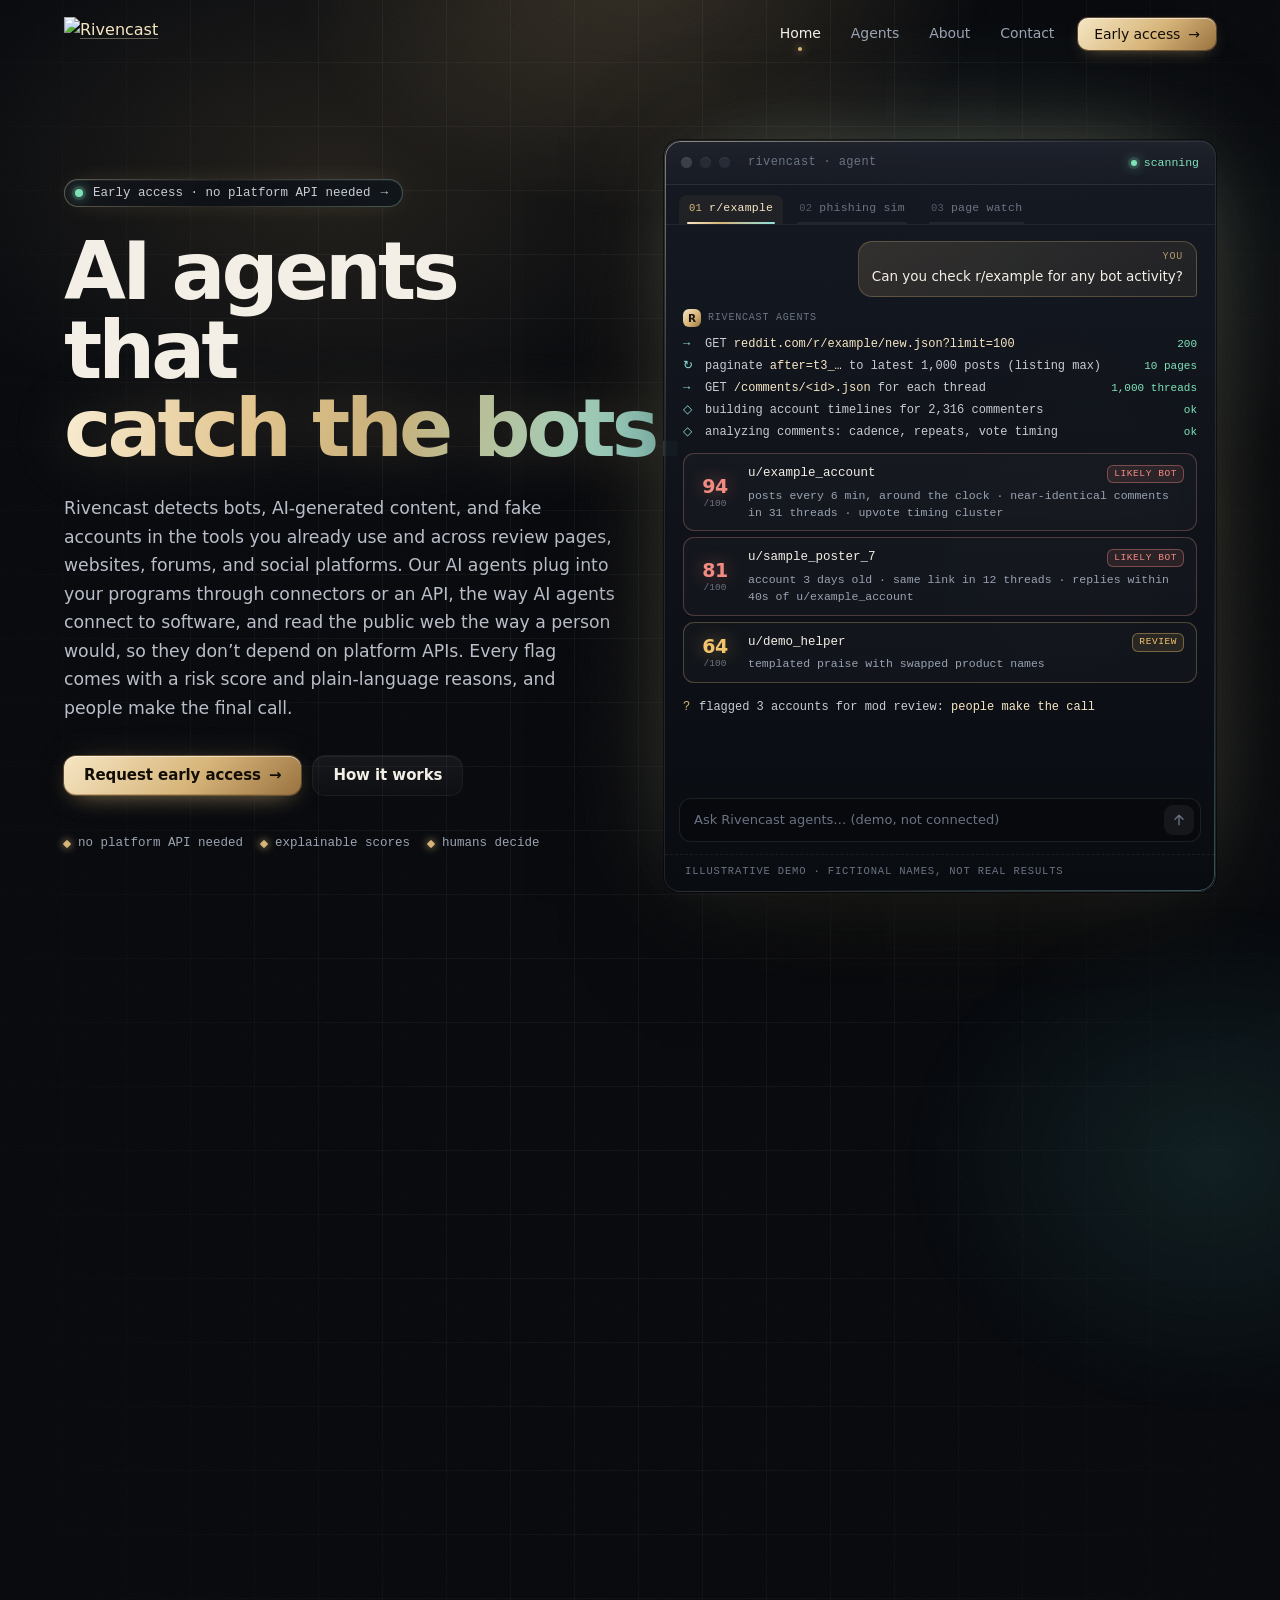
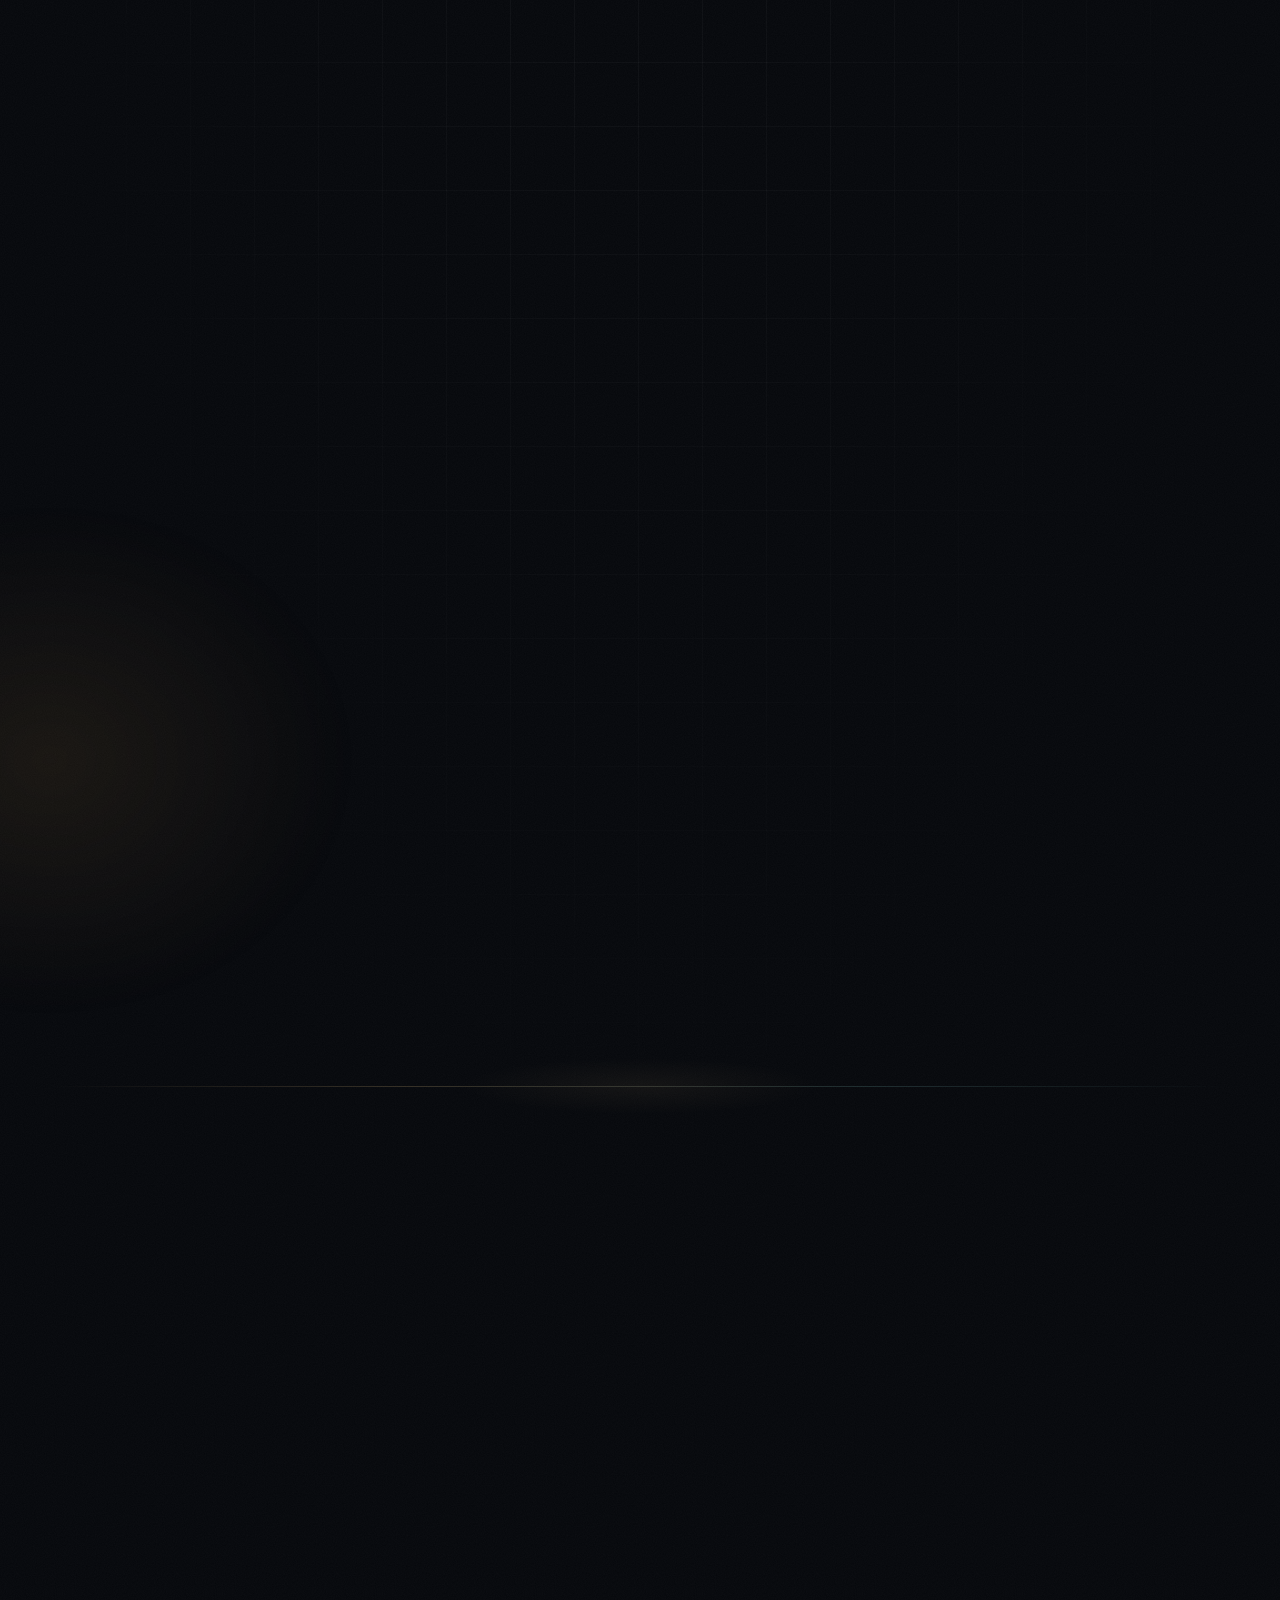
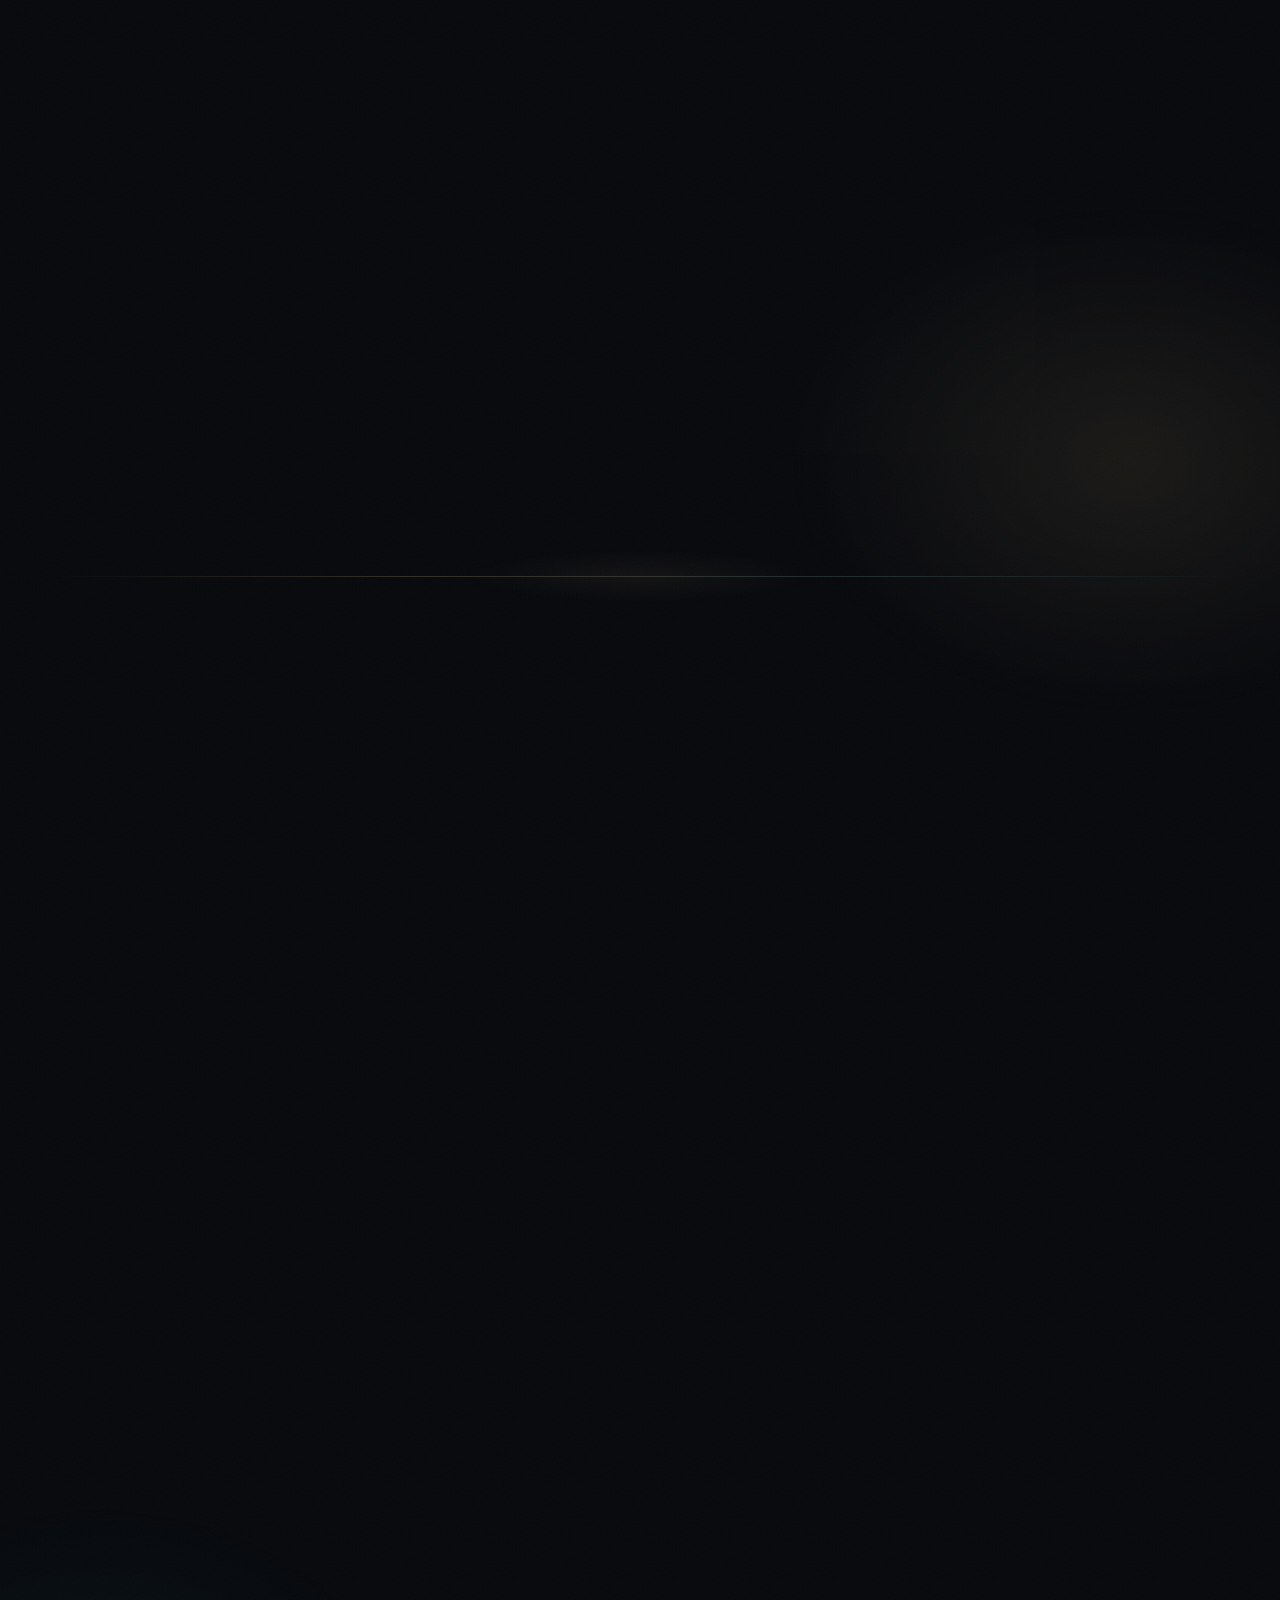
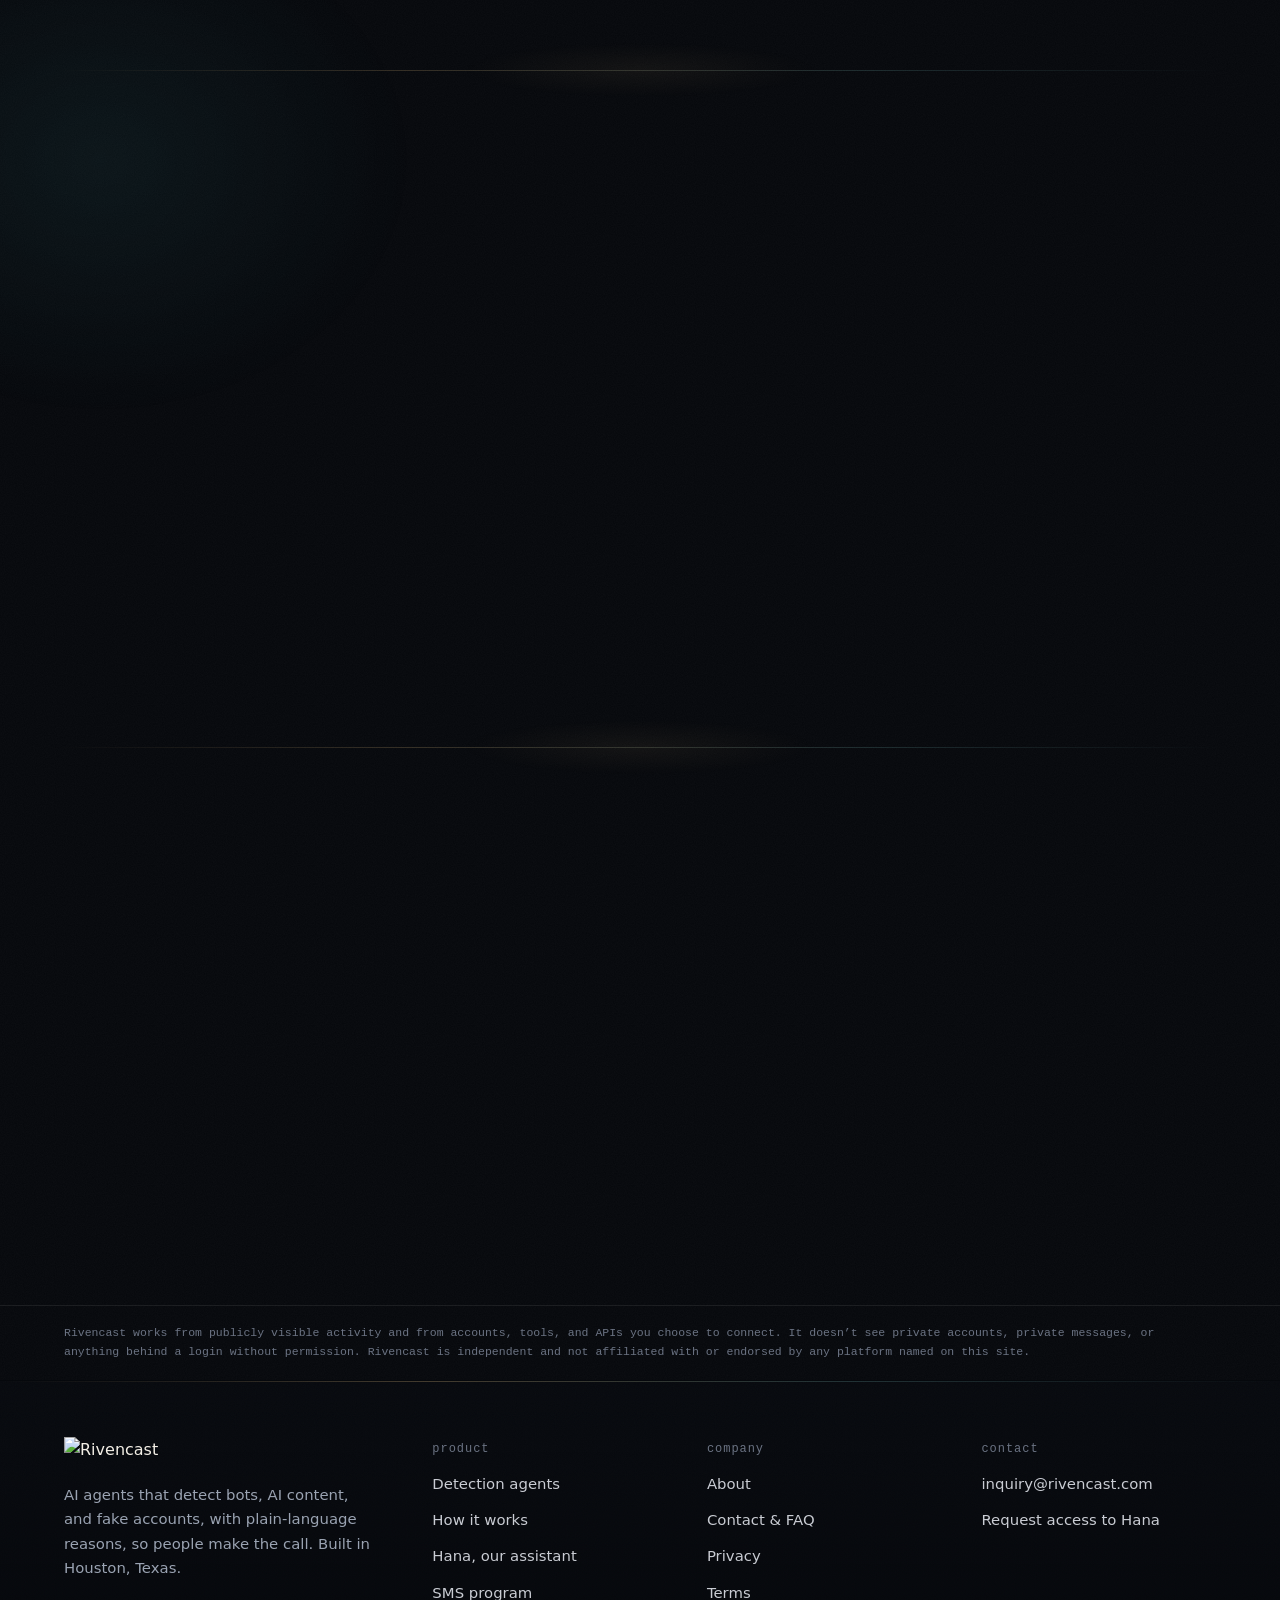
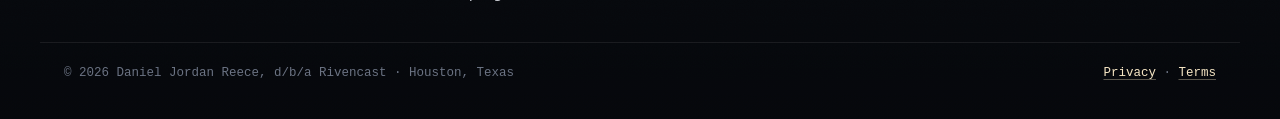
==== commit 5d4c9064: "Hero demo: scenario 1 animates on load (question bubble at first paint, answer starts at once); demo" ====
--- a/public/index.html
+++ b/public/index.html
@@ -5,7 +5,7 @@
   <meta name="viewport" content="width=device-width, initial-scale=1, viewport-fit=cover" />
   <title>Rivencast: AI agents that catch the bots</title>
   <meta name="description" content="Rivencast detects bots, AI-generated content, and fake accounts across your connected tools, reviews, websites, forums, and social platforms. Connect via API, no platform API needed. Explainable risk scores; people decide. Early access." />
-  <meta name="rc-build" content="rc-polish2-2026-11-11" />
+  <meta name="rc-build" content="rc-demoload-2026-11-11" />
   <link rel="canonical" href="https://rivencast.com/" />
   <meta name="theme-color" content="#06080c" />
   <meta name="color-scheme" content="dark" />
@@ -29,7 +29,7 @@
   <link rel="manifest" href="/site.webmanifest" />
   <link rel="preload" href="/assets/fonts/geist-latin.woff2" as="font" type="font/woff2" crossorigin />
   <link rel="preload" href="/assets/fonts/geist-mono-latin.woff2" as="font" type="font/woff2" crossorigin />
-  <style>@font-face{font-family:"Geist";font-style:normal;font-weight:300 700;font-display:swap;src:url(/assets/fonts/geist-latin.woff2) format("woff2");unicode-range:U+0000-00FF, U+0131, U+0152-0153, U+02BB-02BC, U+02C6, U+02DA, U+02DC, U+0304, U+0308, U+0329, U+2000-206F, U+20AC, U+2122, U+2191, U+2193, U+2212, U+2215, U+FEFF, U+FFFD}@font-face{font-family:"Geist Mono";font-style:normal;font-weight:400 600;font-display:swap;src:url(/assets/fonts/geist-mono-latin.woff2) format("woff2");unicode-range:U+0000-00FF, U+0131, U+0152-0153, U+02BB-02BC, U+02C6, U+02DA, U+02DC, U+0304, U+0308, U+0329, U+2000-206F, U+20AC, U+2122, U+2191, U+2193, U+2212, U+2215, U+FEFF, U+FFFD}:root{--bg: #06080c;--bg-2: #0a0d13;--panel: rgba(14, 18, 25, .82);--panel-solid: #0e1219;--line: rgba(240, 217, 168, .1);--line-2: rgba(255, 255, 255, .08);--line-strong: rgba(240, 217, 168, .28);--text: #f3efe6;--text-2: #c9ccd3;--muted: #9aa3b2;--dim: #6b7383;--gold: #d7b57a;--gold-hi: #f6e6c4;--gold-lo: #9a7340;--teal: #8fe0dd;--teal-lo: #4aa8aa;--ok: #7ee2b8;--grad: linear-gradient(110deg, #f6e6c4 0%, #d7b57a 38%, #8fe0dd 100%);--grad-gold: linear-gradient(135deg, #f6e6c4, #d7b57a 55%, #9a7340);--sans: "Geist", "Inter", ui-sans-serif, system-ui, -apple-system, "Segoe UI", sans-serif;--mono: "Geist Mono", "JetBrains Mono", ui-monospace, SFMono-Regular, Menlo, Consolas, monospace;--max: 1200px;--r: 18px;--r-sm: 12px;--ease: cubic-bezier(.22, 1, .36, 1);--shadow: 0 30px 80px -30px rgba(0, 0, 0, .7)}*,*:before,*:after{box-sizing:border-box}html{scroll-behavior:smooth;-webkit-text-size-adjust:100%;scroll-padding-top:84px}body{position:relative;margin:0;min-height:100vh;background:var(--bg);color:var(--text);font-family:var(--sans);font-size:16px;line-height:1.65;-webkit-font-smoothing:antialiased;-moz-osx-font-smoothing:grayscale;overflow-x:hidden;text-rendering:optimizeLegibility}img,svg{max-width:100%}a{color:var(--gold-hi);text-decoration-color:#f6e6c459;text-underline-offset:3px;transition:color .2s,text-decoration-color .2s}a:hover{color:#fff;text-decoration-color:var(--gold)}*:focus-visible{outline:2px solid var(--teal);outline-offset:3px;border-radius:6px}::selection{background:#d7b57a59;color:#fff}.bg-fx{position:absolute;inset:0;min-height:100vh;z-index:0;pointer-events:none;overflow:hidden}.bg-fx .grid{position:absolute;inset:-2px;overflow:hidden;-webkit-mask-image:radial-gradient(ellipse 80% 60% at 50% 0%,#000 30%,transparent 75%);mask-image:radial-gradient(ellipse 80% 60% at 50% 0%,#000 30%,transparent 75%)}.bg-fx .grid:before{content:"";position:absolute;inset:-64px 0 0 -64px;will-change:transform;background-image:linear-gradient(to right,rgba(255,255,255,.045) 1px,transparent 1px),linear-gradient(to bottom,rgba(255,255,255,.045) 1px,transparent 1px);background-size:64px 64px;animation:grid-drift 40s linear infinite}@keyframes grid-drift{to{transform:translate3d(64px,64px,0)}}.bg-fx .glow{position:absolute;border-radius:50%;opacity:.6;will-change:transform}.bg-fx .glow.g1{width:720px;height:520px;left:50%;top:-300px;transform:translate(-50%);background:radial-gradient(closest-side,rgba(215,181,122,.38),transparent)}.bg-fx .glow.g2{width:620px;height:520px;right:-240px;top:900px;background:radial-gradient(closest-side,rgba(74,168,170,.22),transparent);animation:float 18s var(--ease) infinite alternate}.bg-fx .glow.g3{width:620px;height:520px;left:-260px;top:2100px;background:radial-gradient(closest-side,rgba(154,115,64,.22),transparent);animation:float 22s var(--ease) infinite alternate-reverse}.bg-fx .glow.g4{width:700px;height:520px;right:-200px;top:3400px;background:radial-gradient(closest-side,rgba(215,181,122,.16),transparent)}.bg-fx .glow.g5{width:640px;height:520px;left:-220px;top:4700px;background:radial-gradient(closest-side,rgba(74,168,170,.14),transparent)}@keyframes float{to{transform:translate3d(-60px,50px,0) scale(1.08)}}.bg-fx .noise{position:absolute;inset:0;opacity:.035;background-image:url("data:image/svg+xml,%3Csvg xmlns='http://www.w3.org/2000/svg' width='160' height='160'%3E%3Cfilter id='n'%3E%3CfeTurbulence type='fractalNoise' baseFrequency='.9' numOctaves='2' stitchTiles='stitch'/%3E%3CfeColorMatrix values='0 0 0 0 1  0 0 0 0 1  0 0 0 0 1  0 0 0 .9 0'/%3E%3C/filter%3E%3Crect width='100%25' height='100%25' filter='url(%23n)'/%3E%3C/svg%3E")}.site{position:relative;z-index:1}.wrap{width:100%;max-width:var(--max);margin:0 auto;padding:0 24px}.sr-only{position:absolute;width:1px;height:1px;padding:0;margin:-1px;overflow:hidden;clip:rect(0,0,0,0);white-space:nowrap;border:0}.skip{position:absolute;left:16px;top:-60px;z-index:100;padding:10px 14px;border-radius:10px;background:var(--gold-hi);color:#0b0d12;font-weight:600;text-decoration:none}.skip:focus{top:12px}.nowrap{white-space:nowrap}.grad-text{background:var(--grad);-webkit-background-clip:text;background-clip:text;color:transparent}.mono{font-family:var(--mono)}.topbar-wrap{position:sticky;top:0;z-index:50;transition:background .3s,border-color .3s,backdrop-filter .3s;border-bottom:1px solid transparent}.topbar-wrap.scrolled,body.nav-open .topbar-wrap{background:#06080cb8;backdrop-filter:blur(16px) saturate(1.4);-webkit-backdrop-filter:blur(16px) saturate(1.4);border-bottom-color:var(--line-2)}.topbar{max-width:var(--max);margin:0 auto;padding:14px 24px;display:flex;align-items:center;gap:20px}.brand{display:inline-flex;align-items:center;flex-shrink:0;border-radius:10px}.brand-logo{display:block;height:34px;width:auto}nav.links{display:flex;align-items:center;gap:2px;margin-left:auto}nav.links a{position:relative;color:var(--muted);text-decoration:none;font-size:14px;font-weight:500;padding:8px 14px;border-radius:999px;transition:color .15s,background .15s;-webkit-tap-highlight-color:transparent}nav.links a:hover{color:var(--text);background:#ffffff0d}nav.links a.btn,nav.links a.btn:hover{color:#120e06;background:var(--grad-gold);padding:9px 16px;border-radius:10px}nav.links a.btn:after{display:none}nav.links a[aria-current=page]{color:var(--text)}nav.links a[aria-current=page]:after{content:"";position:absolute;left:50%;bottom:2px;width:4px;height:4px;margin-left:-2px;border-radius:50%;background:var(--gold);box-shadow:0 0 8px var(--gold)}.nav-cta{margin-left:8px}.nav-toggle{display:none;margin-left:auto;width:42px;height:42px;padding:0;cursor:pointer;border-radius:12px;border:1px solid var(--line-2);background:#ffffff08;color:var(--text);align-items:center;justify-content:center}.nav-toggle span[aria-hidden=true],.nav-toggle span[aria-hidden=true]:before,.nav-toggle span[aria-hidden=true]:after{display:block;width:18px;height:1.5px;border-radius:2px;background:currentColor;position:relative;transition:transform .3s var(--ease),background .2s}.nav-toggle span[aria-hidden=true]:before,.nav-toggle span[aria-hidden=true]:after{content:"";position:absolute;left:0}.nav-toggle span[aria-hidden=true]:before{top:-6px}.nav-toggle span[aria-hidden=true]:after{top:6px}body.nav-open .nav-toggle span[aria-hidden=true]{background:transparent}body.nav-open .nav-toggle span[aria-hidden=true]:before{transform:translateY(6px) rotate(45deg)}body.nav-open .nav-toggle span[aria-hidden=true]:after{transform:translateY(-6px) rotate(-45deg)}.btn{--bx: 50%;--by: 50%;position:relative;display:inline-flex;align-items:center;justify-content:center;gap:8px;padding:12px 20px;border-radius:12px;border:0;cursor:pointer;font:600 15px/1 var(--sans);letter-spacing:-.005em;text-decoration:none;color:#120e06;background:var(--grad-gold);box-shadow:0 0 0 1px #f6e6c480 inset,0 10px 30px -10px #d7b57aa6,0 0 40px -12px #d7b57a80;transition:transform .18s var(--ease),box-shadow .2s var(--ease),filter .2s,background-color .2s;-webkit-tap-highlight-color:transparent;touch-action:manipulation}.btn:active{transform:translateY(0) scale(.97);transition-duration:.06s;filter:brightness(.98)}.btn:hover{color:#120e06;transform:translateY(-1px);filter:brightness(1.06);box-shadow:0 0 0 1px #f6e6c4b3 inset,0 16px 40px -12px #d7b57acc,0 0 60px -10px #d7b57a99}.btn .arr{transition:transform .18s var(--ease)}.btn:hover .arr{transform:translate(3px)}.btn-ghost{color:var(--text);background:#ffffff08;box-shadow:0 0 0 1px var(--line-2) inset}.btn-ghost:hover{color:#fff;background:#ffffff0f;box-shadow:0 0 0 1px var(--line-strong) inset,0 0 30px -10px #d7b57a66}.btn-sm{padding:9px 14px;font-size:13.5px;border-radius:10px}.btn-soon{color:var(--dim);background:transparent;box-shadow:0 0 0 1px var(--line-2) inset;cursor:default;font-family:var(--mono);font-weight:500;font-size:12.5px;letter-spacing:.04em}.btn-soon:hover{transform:none;filter:none;color:var(--dim);box-shadow:0 0 0 1px var(--line-2) inset}h1,h2,h3{text-wrap:balance;font-family:var(--sans);color:var(--text);margin:0;letter-spacing:-.035em;line-height:1.05;font-weight:600}h1{font-size:clamp(2.6rem,6.4vw,5rem);letter-spacing:-.045em;line-height:1}h2{font-size:clamp(1.9rem,3.8vw,3rem)}h3{font-size:1.12rem;letter-spacing:-.015em;line-height:1.3}p{margin:0 0 1em}.lede{font-size:clamp(1.05rem,1.5vw,1.22rem);color:var(--text-2);line-height:1.6;max-width:40rem}.label{display:inline-flex;align-items:center;gap:10px;margin:0 0 18px;font:500 12.5px/1 var(--mono);letter-spacing:.08em;text-transform:lowercase;color:var(--gold)}.label .idx{color:var(--dim)}.label:before{content:"//";color:var(--teal-lo)}.label.no-slash:before{content:none}.pill{display:inline-flex;align-items:center;gap:10px;padding:7px 14px 7px 10px;margin-bottom:26px;border-radius:999px;font:500 12.5px/1 var(--mono);color:var(--text-2);text-decoration:none;background:#ffffff08;border:1px solid var(--line-2);transition:border-color .25s,background .25s}a.pill:hover{color:var(--text);border-color:var(--line-strong);background:#d7b57a0f}.dot{width:8px;height:8px;border-radius:50%;background:var(--ok);box-shadow:0 0 0 3px #7ee2b826,0 0 12px var(--ok);flex-shrink:0}.dot.live{animation:pulse 2.4s ease-in-out infinite}.dot.soon{background:var(--dim);box-shadow:0 0 0 3px #ffffff0d}@keyframes pulse{50%{box-shadow:0 0 0 6px #7ee2b800,0 0 18px var(--ok)}}main{display:block}.section{padding:96px 0;position:relative}.section.tight{padding:64px 0}.section-head{max-width:760px;margin-bottom:48px}.section-head.center{margin-left:auto;margin-right:auto;text-align:center}.section-head.center .label{justify-content:center}.section-head p.section-lede{color:var(--muted);font-size:1.08rem;margin-top:18px;max-width:44rem}.section-head.center p.section-lede{margin-left:auto;margin-right:auto}.hr-glow{height:1px;border:0;margin:0;background:linear-gradient(90deg,transparent,rgba(215,181,122,.35),rgba(143,224,221,.25),transparent)}.card{--mx: 50%;--my: 0%;position:relative;border-radius:var(--r);padding:26px;background:linear-gradient(180deg,#ffffff09,#ffffff03),var(--panel);border:1px solid var(--line-2);transition:border-color .2s,transform .25s var(--ease),box-shadow .25s var(--ease);isolation:isolate}.card:before{content:"";position:absolute;inset:-1px;border-radius:inherit;padding:1px;pointer-events:none;z-index:-1;background:radial-gradient(420px circle at var(--mx) var(--my),rgba(246,230,196,.55),rgba(143,224,221,.18) 40%,transparent 65%);-webkit-mask:linear-gradient(#000 0 0) content-box,linear-gradient(#000 0 0);-webkit-mask-composite:xor;mask:linear-gradient(#000 0 0) content-box exclude,linear-gradient(#000 0 0);opacity:0;transition:opacity .25s}.card:after{content:"";position:absolute;inset:0;border-radius:inherit;pointer-events:none;z-index:-1;background:radial-gradient(600px circle at var(--mx) var(--my),rgba(215,181,122,.07),transparent 45%);opacity:0;transition:opacity .35s}.card:hover{transform:translateY(-2px);box-shadow:var(--shadow);border-color:#ffffff1a}.card:hover:before,.card:hover:after{opacity:1}.card h3{margin:0 0 8px}.card p{color:var(--muted);font-size:.97rem;margin:0}.card p.label,.card .label{color:var(--gold);font-size:12.5px}.card p.flow-step{color:var(--teal);font-size:12px}.card p+p{margin-top:.8em}.ico{display:inline-grid;place-items:center;width:40px;height:40px;margin-bottom:18px;border-radius:11px;background:linear-gradient(180deg,#d7b57a29,#d7b57a0a);border:1px solid rgba(215,181,122,.25);color:var(--gold-hi);box-shadow:0 0 24px -8px #d7b57a8c}.ico svg{width:20px;height:20px;fill:none;stroke:currentColor;stroke-width:1.6;stroke-linecap:round;stroke-linejoin:round}.card-top{display:flex;align-items:flex-start;justify-content:space-between}.card-idx{font:500 12px/1 var(--mono);color:var(--dim);letter-spacing:.06em}.grid{display:grid;gap:16px}.grid-2{grid-template-columns:repeat(2,minmax(0,1fr))}.grid-3{grid-template-columns:repeat(3,minmax(0,1fr))}.grid-4{grid-template-columns:repeat(4,minmax(0,1fr))}.grid-5{grid-template-columns:repeat(5,minmax(0,1fr))}.hero{position:relative;padding:72px 0 96px;overflow-x:clip}html,body{overflow-x:clip}.hero-grid{display:grid;grid-template-columns:minmax(0,1fr) minmax(0,1fr);gap:48px;align-items:center}.hero h1{margin-bottom:26px}.hero .lede{margin-bottom:34px}.hero-actions{display:flex;flex-wrap:wrap;gap:12px;margin-bottom:40px}.hero-tags{display:flex;flex-wrap:wrap;gap:8px 18px;margin:0;padding:0;list-style:none;font:500 12.5px/1.4 var(--mono);color:var(--muted)}.hero-tags li{display:inline-flex;align-items:center;gap:8px}.hero-tags li:before{content:"";width:6px;height:6px;border-radius:1px;background:var(--gold);box-shadow:0 0 8px var(--gold);transform:rotate(45deg)}#hero-canvas{position:absolute;inset:0;width:100%;height:100%;pointer-events:none;opacity:.9;-webkit-mask-image:radial-gradient(ellipse 70% 70% at 70% 45%,#000 20%,transparent 75%);mask-image:radial-gradient(ellipse 70% 70% at 70% 45%,#000 20%,transparent 75%)}.hero-visual{position:relative}.orb{position:absolute;z-index:0;width:120%;aspect-ratio:1;left:-10%;top:50%;transform:translateY(-50%);pointer-events:none}.orb:before{content:"";position:absolute;inset:14%;border-radius:50%;background:conic-gradient(from 0deg,#d7b57a00,#d7b57a59,#8fe0dd40,#d7b57a00 60%);filter:blur(28px);animation:spin 14s linear infinite;will-change:transform}.orb:after{content:"";position:absolute;inset:22%;border-radius:50%;border:1px dashed rgba(215,181,122,.18);animation:spin 60s linear infinite reverse}@keyframes spin{to{transform:rotate(360deg)}}.terminal{position:relative;z-index:1;border-radius:16px;overflow:hidden;background:linear-gradient(180deg,#141821eb,#0a0d13f0);border:1px solid rgba(255,255,255,.09);box-shadow:0 0 0 1px #0006,0 40px 100px -30px #000000e6,0 0 80px -30px #d7b57a73;font:400 13.5px/1.75 var(--mono);color:var(--text-2)}.terminal:before{content:"";position:absolute;inset:0;pointer-events:none;border-radius:inherit;padding:1px;background:linear-gradient(140deg,rgba(246,230,196,.5),transparent 30%,transparent 70%,rgba(143,224,221,.35));-webkit-mask:linear-gradient(#000 0 0) content-box,linear-gradient(#000 0 0);-webkit-mask-composite:xor;mask:linear-gradient(#000 0 0) content-box exclude,linear-gradient(#000 0 0)}.term-bar{display:flex;align-items:center;gap:8px;padding:12px 16px;border-bottom:1px solid rgba(255,255,255,.06);background:#ffffff05}.term-bar i{width:11px;height:11px;border-radius:50%;background:#2a303c;display:block}.term-bar i:nth-child(1){background:#3a3f4a}.term-title{margin-left:10px;font-size:12px;color:var(--dim);letter-spacing:.03em}.term-badge{margin-left:auto;display:inline-flex;align-items:center;gap:7px;font-size:11.5px;color:var(--ok)}.term-badge .dot{width:6px;height:6px}.term-body{padding:18px 20px 22px;min-height:290px}.term-body .ln{display:flex;gap:10px;white-space:pre-wrap;word-break:break-word}.term-body .ln+.ln{margin-top:2px}.t-prompt{color:var(--gold);flex-shrink:0}.t-cmd{color:var(--text)}.t-str{color:var(--gold-hi)}.t-arrow{color:var(--teal-lo);flex-shrink:0}.t-step{color:var(--text-2);flex:1}.t-dim{color:var(--dim)}.t-q{color:var(--gold);flex-shrink:0}.caret{display:inline-block;width:8px;height:1.15em;vertical-align:-.2em;background:var(--gold);margin-left:2px;animation:blink 1s steps(1) infinite}@keyframes blink{50%{opacity:0}}.flow{display:grid;grid-template-columns:repeat(4,minmax(0,1fr));gap:16px;position:relative;counter-reset:flow}.flow .card{padding:22px 22px 24px}.flow-step{font:500 12px/1 var(--mono);color:var(--teal);letter-spacing:.06em;margin-bottom:14px;display:flex;align-items:center;gap:10px}.flow-step:after{content:"";flex:1;height:1px;background:linear-gradient(90deg,rgba(143,224,221,.4),transparent)}.split{display:grid;grid-template-columns:minmax(0,.9fr) minmax(0,1.1fr);gap:56px;align-items:start}.split .section-head{margin-bottom:0;position:sticky;top:110px}.chips{display:flex;flex-wrap:wrap;justify-content:center;gap:10px;margin:0 auto;padding:0;list-style:none;max-width:900px}.chip{display:inline-flex;align-items:center;gap:10px;padding:10px 16px;border-radius:12px;background:#ffffff06;border:1px solid var(--line-2);color:var(--text-2);font-size:14px;font-weight:500}.chip svg{width:17px;height:17px;fill:none;stroke:var(--gold);stroke-width:1.6;stroke-linecap:round;stroke-linejoin:round}.spec{display:grid;gap:0;border-radius:var(--r);overflow:hidden;border:1px solid var(--line-2);background:var(--panel)}.spec-row{display:grid;grid-template-columns:220px minmax(0,1fr);gap:28px;padding:24px 28px;border-top:1px solid var(--line-2);transition:background .2s}.spec-row:first-child{border-top:0}.spec-row:hover{background:#d7b57a09}.spec-key{font:500 12.5px/1.6 var(--mono);color:var(--gold);letter-spacing:.03em}.spec-key small{display:block;color:var(--dim);font-size:11.5px}.spec-row strong{display:block;font-weight:600;color:var(--text);margin-bottom:6px;font-size:1.05rem;letter-spacing:-.01em}.spec-row span.v{color:var(--muted);font-size:.97rem}.cast-card{display:grid;grid-template-columns:minmax(0,1fr) auto;gap:32px;align-items:center;padding:36px}.avatars{display:flex;align-items:center}.avatars>*{width:64px;height:64px;border-radius:50%;object-fit:cover;border:2px solid var(--bg);margin-left:-14px;box-shadow:0 0 0 1px var(--line-strong);background:var(--panel-solid)}.avatars>*:first-child{margin-left:0;box-shadow:0 0 0 1px var(--gold),0 0 24px -4px #d7b57ab3}.page-hero{padding:80px 0 40px}.page-hero h1{font-size:clamp(2.4rem,5.6vw,4.2rem);margin-bottom:22px;max-width:16ch}.prose{max-width:760px}.prose p{color:var(--text-2);font-size:1.06rem;line-height:1.75}.prose strong{color:var(--text);font-weight:600}.prose h2{margin-bottom:22px}.two-col{display:grid;grid-template-columns:260px minmax(0,1fr);gap:48px}.two-col>.label{align-self:start;margin-top:14px}.vault{display:grid;grid-template-columns:minmax(0,1fr) minmax(0,1fr);gap:0;overflow:hidden;padding:0}.hw .card{padding:26px}.hw-tag{font:600 11.5px/1 var(--mono);color:#120e06;background:var(--grad-gold);padding:5px 8px;border-radius:6px;letter-spacing:.06em}.hw .card h3{margin-top:18px}.agent-grid{display:grid;grid-template-columns:repeat(2,minmax(0,1fr));gap:18px}.agent-card{display:flex;flex-direction:column;padding:30px;min-height:100%}.agent-card .agent-head{display:flex;align-items:center;gap:18px;margin-bottom:20px}.agent-photo-fallback{width:76px;height:76px;border-radius:20px;object-fit:cover;flex-shrink:0;border:1px solid var(--line-2);background:var(--panel-solid)}.agent-photo-fallback{display:grid;place-items:center;font:600 28px/1 var(--mono);color:var(--gold);background:linear-gradient(135deg,#d7b57a26,#8fe0dd0f)}.agent-card h3{font-size:1.6rem;letter-spacing:-.03em;margin:0 0 4px}.byline{margin:0;font:500 12.5px/1.4 var(--mono);color:var(--dim)}.status{display:inline-flex;align-items:center;gap:8px;font:500 11.5px/1 var(--mono);letter-spacing:.06em;text-transform:uppercase;padding:6px 10px;border-radius:999px;margin-left:auto;align-self:flex-start;white-space:nowrap}.status.live{color:var(--ok);background:#7ee2b814;border:1px solid rgba(126,226,184,.25)}.status.soon{color:var(--muted);background:#ffffff08;border:1px solid var(--line-2)}.status .dot{width:6px;height:6px}.agent-card>p{color:var(--muted);flex:1;margin-bottom:26px}.agent-card.is-live{border-color:#d7b57a52;background:linear-gradient(160deg,rgba(215,181,122,.1),transparent 50%),var(--panel);box-shadow:0 0 60px -20px #d7b57a59}.agent-card .btn{align-self:flex-start}.profile-hero{padding-top:80px;padding-bottom:40px;display:grid;grid-template-columns:auto minmax(0,1fr);gap:56px;align-items:center}.profile-photo-wrap{position:relative;width:260px;height:260px}.profile-photo-wrap:before{content:"";position:absolute;inset:-18px;border-radius:50%;background:conic-gradient(from 0deg,var(--gold),var(--teal),var(--gold-lo),var(--gold));filter:blur(28px);opacity:.45;animation:spin 16s linear infinite}.profile-photo-wrap:after{content:"";position:absolute;inset:-10px;border-radius:50%;border:1px dashed rgba(215,181,122,.4);animation:spin 50s linear infinite}.profile-photo{position:relative;z-index:1;width:100%;height:100%;border-radius:50%;object-fit:cover;border:2px solid rgba(246,230,196,.6)}.profile-hero h1{font-size:clamp(3rem,7vw,5.4rem);margin-bottom:6px}.profile-hero .byline{margin-bottom:22px;font-size:13.5px}.kv{display:flex;flex-wrap:wrap;gap:8px;margin:26px 0 0;padding:0;list-style:none}.kv li{font:500 12px/1 var(--mono);padding:8px 12px;border-radius:8px;background:#ffffff08;border:1px solid var(--line-2);color:var(--text-2)}.kv li b{color:var(--dim);font-weight:500;margin-right:6px}.chat{display:grid;gap:14px;max-width:720px;margin:0;padding:0;list-style:none}.chat li{display:flex;gap:14px;align-items:flex-end}.chat img{width:36px;height:36px;border-radius:50%;object-fit:cover;border:1px solid var(--line-strong);flex-shrink:0}.bubble{padding:14px 18px;border-radius:18px 18px 18px 6px;background:#ffffff0a;border:1px solid var(--line-2);color:var(--text);font-size:1rem}.bubble p{margin:0}.cta-band{position:relative;overflow:hidden;padding:56px;text-align:center}.cta-band:after{content:"";position:absolute;inset:auto -20% -60%;height:120%;background:radial-gradient(closest-side,rgba(215,181,122,.22),transparent);z-index:-1;pointer-events:none}.cta-band h2{margin-bottom:16px}.cta-band p{color:var(--text-2);max-width:40rem;margin:0 auto 28px}.cta-band .hero-actions{justify-content:center;margin:0}.contact-card{padding:32px;display:flex;flex-direction:column}.contact-card .big{font:500 clamp(1.1rem,2vw,1.4rem)/1.3 var(--mono);color:var(--gold-hi);margin:6px 0 14px;word-break:break-word}.contact-card p{flex:1;margin-bottom:22px}.contact-card .btn{align-self:flex-start}.faq{max-width:860px;margin:0 auto;border-top:1px solid var(--line-2)}.faq details{border-bottom:1px solid var(--line-2)}.faq summary{list-style:none;cursor:pointer;display:flex;align-items:center;justify-content:space-between;gap:20px;padding:22px 4px;font-weight:600;font-size:1.08rem;letter-spacing:-.01em;color:var(--text)}.faq summary::-webkit-details-marker{display:none}.faq summary:after{content:"+";font:400 20px/1 var(--mono);color:var(--gold);transition:transform .2s var(--ease);flex-shrink:0}.faq details[open] summary:after{transform:rotate(45deg)}.faq summary:hover{color:var(--gold-hi)}.faq .ans{padding:0 4px 22px;color:var(--muted);max-width:46rem}.faq .ans p{margin:0 0 .7em}.nf{min-height:62vh;display:grid;place-items:center;padding:80px 0;text-align:center}.nf .code{font:600 clamp(5rem,18vw,11rem)/1 var(--mono);letter-spacing:-.06em;margin:0 0 10px}.nf .terminal{max-width:560px;margin:0 auto 32px;text-align:left}.nf .term-body{min-height:0}.site-footer{position:relative;margin-top:64px;border-top:1px solid var(--line-2);background:linear-gradient(180deg,#0a0d1366,#06080ce6)}.foot-inner{max-width:var(--max);margin:0 auto;padding:56px 24px 36px;display:grid;grid-template-columns:minmax(0,1.4fr) repeat(3,minmax(0,1fr));gap:40px}.foot-brand img{height:30px;width:auto;display:block;margin-bottom:16px}.foot-brand p{color:var(--muted);font-size:.93rem;max-width:22rem;margin:0}.foot-col h2{font:500 12px/1 var(--mono);letter-spacing:.08em;text-transform:lowercase;color:var(--dim);margin:6px 0 16px}.foot-col ul{list-style:none;margin:0;padding:0;display:grid;gap:10px}.foot-col a{color:var(--text-2);text-decoration:none;font-size:.93rem}.foot-col a:hover{color:var(--gold-hi)}.foot-col li span{color:var(--muted);font-size:.93rem}.foot-bottom{max-width:var(--max);margin:0 auto;padding:20px 24px 40px;display:flex;flex-wrap:wrap;justify-content:space-between;gap:12px;border-top:1px solid var(--line-2);font:400 12.5px/1.6 var(--mono);color:var(--dim)}.foot-copy{margin:0}.js .reveal{opacity:0;transform:translateY(12px);transition:opacity .5s var(--ease),transform .55s var(--ease);transition-delay:min(var(--d, 0s),.24s)}.js .reveal.in{opacity:1;transform:none}.js .hero .reveal,.js .page-hero .reveal,.js .profile-hero .reveal{opacity:1;transform:none;transition:none;animation:rise .5s var(--ease) both;animation-delay:min(var(--d, 0s),.2s)}@keyframes rise{0%{opacity:0;transform:translateY(10px)}}@media (max-width: 1080px){.grid-5{grid-template-columns:repeat(3,minmax(0,1fr))}.grid-4,.flow{grid-template-columns:repeat(2,minmax(0,1fr))}}@media (max-width: 960px){.hero-grid,.split,.two-col,.vault,.profile-hero{grid-template-columns:minmax(0,1fr)}.hero-grid{gap:48px}.split .section-head{position:static}.two-col>.label{margin-top:0}.split{gap:32px}.two-col{gap:8px}.foot-inner{grid-template-columns:repeat(2,minmax(0,1fr))}.foot-brand{grid-column:1 / -1}.profile-hero{gap:36px}.grid-3{grid-template-columns:repeat(2,minmax(0,1fr))}}@media (max-width: 820px){.nav-toggle{display:inline-flex}nav.links{position:absolute;left:0;right:0;top:100%;margin:0;flex-direction:column;align-items:stretch;gap:0;padding:8px 16px 18px;background:#06080c;border-bottom:1px solid var(--line-2);display:none}body.nav-open nav.links{display:flex;animation:navIn .18s var(--ease) both}nav.links a{padding:14px 8px;font-size:16px;border-radius:10px;border-bottom:1px solid rgba(255,255,255,.04)}nav.links a[aria-current=page]:after{inset:50% 12px auto auto;margin:-2px 0 0}.nav-cta{margin:14px 0 0}nav.links a.btn{justify-content:center;color:#120e06;border-bottom:0}.topbar{position:relative}}@media (max-width: 640px){body{font-size:15.5px}.wrap,.topbar{padding-left:20px;padding-right:20px}.brand-logo{height:30px}.section{padding:64px 0}.hero{padding:40px 0 64px}.page-hero,.profile-hero{padding-top:48px;padding-bottom:24px}.grid-2,.grid-3,.grid-4,.grid-5,.flow,.agent-grid{grid-template-columns:minmax(0,1fr)}.card{padding:22px}.terminal{font-size:12px}.term-body{padding:16px 16px 18px;min-height:300px}.spec-row{grid-template-columns:minmax(0,1fr);gap:8px;padding:20px}.cast-card{grid-template-columns:minmax(0,1fr);padding:26px}.cta-band{padding:26px}.profile-photo-wrap{width:180px;height:180px}.foot-inner{grid-template-columns:minmax(0,1fr) minmax(0,1fr);gap:32px;padding-top:44px}.agent-card{padding:24px}.agent-card .agent-head{flex-wrap:wrap}.hero-actions .btn{flex:1 1 auto}.section-head{margin-bottom:32px}}@media (prefers-reduced-motion: reduce){*,*:before,*:after{animation-duration:.001ms!important;animation-iteration-count:1!important;transition-duration:.001ms!important;scroll-behavior:auto!important}.js .reveal{opacity:1;transform:none;animation:none}.bg-fx .grid:before,.bg-fx .glow,.orb:before,.orb:after{animation:none!important}::view-transition-old(root),::view-transition-new(root){animation:none!important}#hero-canvas{display:none}}.agent-photo-fallback svg{width:34px;height:34px;fill:none;stroke:currentColor;stroke-width:1.5;stroke-linecap:round;stroke-linejoin:round}.avatars>img:only-child{margin-left:0}.console .term-body{min-height:0;padding-bottom:14px}.scan-tag{flex-shrink:0;font-size:10.5px;letter-spacing:.06em;text-transform:uppercase;color:var(--c);border:1px solid color-mix(in srgb,var(--c) 40%,transparent);background:color-mix(in srgb,var(--c) 10%,transparent);padding:2px 7px;border-radius:6px;line-height:1.5}.demo-label{margin:0;padding:9px 20px 12px;border-top:1px dashed rgba(255,255,255,.07);font:500 10.5px/1.4 var(--mono);letter-spacing:.08em;text-transform:uppercase;color:var(--dim)}@media (max-width: 640px){.demo-label{padding:9px 16px 12px}}.term-title{white-space:nowrap;overflow:hidden;text-overflow:ellipsis;min-width:0}.story{list-style:none;margin:0;padding:0;max-width:960px;display:grid;gap:18px;position:relative}.story:before{content:"";position:absolute;left:23px;top:28px;bottom:28px;width:1px;background:linear-gradient(to bottom,var(--gold) 0%,var(--teal) 60%,rgba(143,224,221,0) 100%);opacity:.55}.story-step{display:grid;grid-template-columns:48px minmax(0,1fr);gap:22px;align-items:start}.story-node{position:relative;z-index:1;width:48px;height:48px;margin-top:22px;border-radius:14px;display:grid;place-items:center;background:var(--panel-solid);border:1px solid var(--line-strong);box-shadow:0 0 0 6px var(--bg),0 0 24px -6px #d7b57a73}.story-node .ico{width:22px;height:22px;display:grid;place-items:center;background:none;border:0;box-shadow:none;padding:0}.story-node svg{width:20px;height:20px;fill:none;stroke:var(--gold-hi);stroke-width:1.6;stroke-linecap:round;stroke-linejoin:round}.story-card{padding:26px 28px}.story-card h3{font-size:1.32rem;letter-spacing:-.025em;margin:6px 0 10px}.story-card p{line-height:1.72}.card .story-kicker{margin:0;font:500 12px/1.4 var(--mono);letter-spacing:.06em;color:var(--gold)}.story-kicker span{color:var(--dim);margin-right:6px}.story-tags{list-style:none;margin:16px 0 0;padding:0;display:flex;flex-wrap:wrap;gap:8px}.story-tags li{font:500 11.5px/1 var(--mono);color:var(--text-2);padding:7px 10px;border-radius:999px;border:1px solid var(--line-2);background:#ffffff06}.story-link{display:inline-flex;gap:6px;margin-top:14px;font:500 13px/1 var(--mono);text-decoration:none;color:var(--gold-hi)}.story-link:hover{color:#fff}.story-step.is-shift .story-card{border-color:#8fe0dd52;background:linear-gradient(135deg,rgba(143,224,221,.07),rgba(215,181,122,.04) 60%,transparent),var(--panel)}.story-step.is-shift .story-node{border-color:#8fe0dd8c;box-shadow:0 0 0 6px var(--bg),0 0 30px -4px #8fe0dd8c}.story-step.is-shift .story-node svg{stroke:var(--teal)}.card.story-card .story-kicker{color:var(--gold)}.story-step.is-shift .card.story-card .story-kicker{color:var(--teal)}@media (max-width: 640px){.story:before{left:17px}.story-step{grid-template-columns:36px minmax(0,1fr);gap:12px}.story-node{width:36px;height:36px;border-radius:11px;margin-top:20px;box-shadow:0 0 0 4px var(--bg)}.story-node svg{width:17px;height:17px}.story-card{padding:20px}.story-card h3{font-size:1.16rem}}.agent-demo .term-bar{padding:11px 16px}.d-tabs{display:flex;gap:6px;padding:10px 14px 0;border-bottom:1px solid rgba(255,255,255,.06);overflow:hidden}.d-tabs button{position:relative;display:inline-flex;align-items:center;gap:7px;padding:7px 10px 10px;border:0;background:none;color:var(--dim);font:500 11.5px/1 var(--mono);letter-spacing:.02em;cursor:pointer;white-space:nowrap;border-radius:8px 8px 0 0;transition:color .25s,background .25s}.d-tabs button span{color:var(--dim);opacity:.7;font-size:10.5px}.d-tabs button:hover{color:var(--text-2);background:#ffffff08}.d-tabs button[aria-selected=true]{color:var(--gold-hi);background:#d7b57a0f}.d-tabs button[aria-selected=true] span{color:var(--gold);opacity:1}.d-tabs button i{position:absolute;left:8px;right:8px;bottom:0;height:2px;border-radius:2px;background:#ffffff0f;overflow:hidden}.d-tabs button i:after{content:"";position:absolute;inset:0;transform-origin:left;transform:scaleX(0);background:var(--grad);transition:transform .2s linear}.d-tabs button[aria-selected=true] i:after{transform:scaleX(var(--p, 1))}.d-stage{display:grid;padding:16px 18px 6px;overflow:hidden}.d-scene{grid-area:1 / 1;min-width:0;transition:opacity .38s var(--ease),transform .45s var(--ease),visibility 0s linear .45s}.js .d-scene{opacity:0;transform:translate(28px);visibility:hidden;pointer-events:none}.js .d-scene.is-leaving{transform:translate(-28px)}.js .d-scene.is-active{opacity:1;transform:none;visibility:visible;pointer-events:auto;transition-delay:0s}.d-scene[hidden]{display:none}.js .d-scene[hidden]{display:block}.d-user{margin-left:auto;max-width:88%;width:fit-content;padding:9px 13px 10px;border-radius:14px 14px 4px;background:linear-gradient(135deg,#d7b57a29,#d7b57a12);border:1px solid rgba(215,181,122,.28)}.d-user p{margin:0;font-family:var(--sans);font-size:13.5px;line-height:1.45;color:var(--text)}.d-who{display:flex;align-items:center;gap:7px;font:500 10px/1.2 var(--mono);letter-spacing:.08em;text-transform:uppercase;color:var(--dim)}.d-user .d-who{justify-content:flex-end;margin-bottom:4px;color:var(--gold);opacity:.8}.d-agent{margin-top:12px;display:grid;gap:4px}.d-agent>.d-who{margin-bottom:4px}.d-mark{display:grid;place-items:center;width:18px;height:18px;border-radius:6px;background:var(--grad-gold);color:#1a1408;font:700 10.5px/1 var(--sans);letter-spacing:0}.d-line{display:grid;grid-template-columns:14px minmax(0,1fr) auto;gap:8px;align-items:baseline;font-size:12px;line-height:1.5}.d-arrow{color:var(--teal)}.d-lt{color:var(--text-2);overflow-wrap:anywhere}.d-lt b{color:var(--gold-hi);font-weight:500}.d-st{position:relative;color:var(--ok);font-size:11px;white-space:nowrap;text-align:right}.d-st em{font-style:normal}.d-spin{display:none;width:10px;height:10px;border-radius:50%;border:1.5px solid rgba(143,224,221,.25);border-top-color:var(--teal);animation:dspin .7s linear infinite;vertical-align:-1px}.d-line.on:not(.ok) .d-spin{display:inline-block}.d-line.on:not(.ok) .d-st em{display:none}@keyframes dspin{to{transform:rotate(360deg)}}.d-sim{margin:0 0 4px;width:fit-content;padding:3px 8px;border-radius:6px;font:500 10px/1.5 var(--mono);letter-spacing:.07em;text-transform:uppercase;color:var(--teal);border:1px dashed rgba(143,224,221,.4);background:#8fe0dd0d}.d-stats{display:grid;grid-template-columns:repeat(4,minmax(0,1fr));gap:6px;margin:8px 0 2px}.d-stats div{padding:8px 10px;border-radius:10px;background:#ffffff06;border:1px solid rgba(255,255,255,.06)}.d-stats b{display:block;font:600 17px/1.1 var(--sans);color:var(--text);letter-spacing:-.02em}.d-stats div:nth-child(3) b{color:#f28b82}.d-stats div:nth-child(4) b{color:var(--ok)}.d-stats span{font-size:10.5px;color:var(--dim);text-transform:uppercase;letter-spacing:.06em}.d-results{display:grid;gap:7px;margin-top:8px}.d-sum{margin-top:10px;display:flex;align-items:center;gap:8px;font-size:12px;color:var(--text-2)}.d-sum:before{content:"?";color:var(--gold)}.d-sum b{color:var(--gold-hi);font-weight:500}#demo-watch .d-sum:before{content:none}.d-input{display:flex;align-items:center;gap:8px;margin:8px 14px 12px;padding:6px 6px 6px 14px;border-radius:12px;border:1px solid rgba(255,255,255,.09);background:#00000040;transition:border-color .3s,box-shadow .3s}.d-input.typing{border-color:#d7b57a66;box-shadow:0 0 0 3px #d7b57a12}.d-input input{flex:1;min-width:0;border:0;outline:0;background:none;color:var(--text);font:400 13px/1.4 var(--sans);padding:6px 0;cursor:default;text-overflow:ellipsis}.d-input input::placeholder{color:var(--dim)}.d-send{flex-shrink:0;display:grid;place-items:center;width:30px;height:30px;border-radius:9px;border:0;background:#ffffff0f;color:var(--dim);transition:background .25s,color .25s,transform .2s}.d-send svg{width:16px;height:16px;fill:none;stroke:currentColor;stroke-width:2;stroke-linecap:round;stroke-linejoin:round}.d-input.ready .d-send{background:var(--grad-gold);color:#1a1408}.d-input.sent .d-send{transform:scale(.9)}.agent-demo.anim .d-step{transition:opacity .35s var(--ease),transform .35s var(--ease)}.agent-demo.anim .d-step:not(.on){opacity:0;transform:translateY(5px)}@media (max-width: 640px){.d-tabs{padding:8px 10px 0;gap:2px}.d-tabs button{padding:7px 8px 10px;font-size:11px;gap:5px}.d-stage{padding:14px 14px 4px}.d-user{max-width:94%}.d-user p{font-size:13px}.d-line{font-size:11.5px;grid-template-columns:12px minmax(0,1fr) auto;gap:6px}.d-st{font-size:10.5px}.d-stats{gap:5px}.d-stats div{padding:7px 8px}.d-stats b{font-size:15px}.d-stats span{font-size:9.5px}.d-input{margin:6px 10px 10px}.d-input input{font-size:12.5px}}@media (prefers-reduced-motion: reduce){.d-scene{transition:none!important}.d-spin{animation:none}}.d-flag{--c: var(--ok);display:grid;grid-template-columns:46px minmax(0,1fr);gap:10px;align-items:center;padding:9px 12px 9px 8px;border-radius:11px;background:#ffffff06;border:1px solid color-mix(in srgb,var(--c) 22%,rgba(255,255,255,.06))}.d-flag.lvl-high{--c: #f28b82}.d-flag.lvl-mid{--c: #f2c46d}.d-flag.lvl-low{--c: var(--ok)}.d-score{display:grid;justify-items:center;line-height:1}.d-score b{font:600 19px/1 var(--sans);color:var(--c);letter-spacing:-.03em;text-shadow:0 0 18px color-mix(in srgb,var(--c) 45%,transparent)}.d-score small{margin-top:3px;font-size:9.5px;color:var(--dim)}.d-glyph{width:30px;height:30px;margin:0 auto;place-items:center;border-radius:9px;font:600 14px/1 var(--sans);color:var(--c);background:color-mix(in srgb,var(--c) 12%,transparent);border:1px solid color-mix(in srgb,var(--c) 35%,transparent)}.d-fbody{min-width:0}.d-ftop{display:flex;align-items:center;justify-content:space-between;gap:8px}.d-fuser{color:var(--text);font-weight:500;font-size:12.5px;overflow:hidden;text-overflow:ellipsis;white-space:nowrap}.d-flag .scan-tag{font-size:9.5px;padding:1px 6px}.d-flag p{margin:3px 0 0;font-size:11.5px;line-height:1.45;color:var(--muted)}.d-results{gap:6px}.d-sum{display:block;padding-left:16px;text-indent:-16px}.d-sum:before{display:inline-block;width:16px;text-indent:0}#demo-watch .d-sum{padding-left:0;text-indent:0}#demo-watch .d-sum .dot{display:inline-block;margin-right:8px;vertical-align:1px}.agent-demo.anim .d-flag:not(.done) p{opacity:0}.agent-demo.anim .d-flag p{transition:opacity .35s}@media (max-width: 640px){.d-flag{grid-template-columns:40px minmax(0,1fr);gap:8px;padding:8px 10px 8px 6px}.d-score b{font-size:17px}}.form-layout{display:grid;grid-template-columns:minmax(0,1.55fr) minmax(0,1fr);gap:24px;align-items:start}.form-card{padding:30px 30px 26px;display:grid;gap:18px}.form-card:hover{transform:none}.form-title{margin:0 0 4px;font:500 12.5px/1.4 var(--mono);letter-spacing:.06em;text-transform:lowercase;color:var(--dim)}.form-title .mono{color:var(--gold)}.field-row{display:grid;grid-template-columns:1fr 1fr;gap:16px}.field{display:grid;gap:7px;min-width:0}.field label{font:500 12.5px/1.3 var(--mono);letter-spacing:.03em;color:var(--text-2)}.field .opt{margin-left:6px;color:var(--dim);font-size:11px;text-transform:lowercase}.field input,.field select,.field textarea{width:100%;min-width:0;padding:12px 14px;border-radius:11px;border:1px solid rgba(255,255,255,.1);background:#00000047;color:var(--text);font:400 15px/1.45 var(--sans);transition:border-color .2s,box-shadow .2s,background .2s;-webkit-appearance:none;appearance:none}.field textarea{resize:vertical;min-height:110px}.field input::placeholder,.field textarea::placeholder{color:#5d6575}.field input:hover,.field select:hover,.field textarea:hover{border-color:#ffffff29}.field input:focus,.field select:focus,.field textarea:focus{outline:none;border-color:#d7b57a99;box-shadow:0 0 0 3px #d7b57a1f;background:#00000059}.select-wrap{position:relative}.select-wrap:after{content:"";position:absolute;right:16px;top:50%;width:8px;height:8px;margin-top:-6px;border-right:1.5px solid var(--gold);border-bottom:1.5px solid var(--gold);transform:rotate(45deg);pointer-events:none}.field select{padding-right:40px;cursor:pointer}.field select:invalid{color:#5d6575}.field select option{background:var(--panel-solid);color:var(--text)}.consent{display:grid;grid-template-columns:22px minmax(0,1fr);gap:12px;align-items:start;padding:14px 16px;border-radius:12px;border:1px dashed rgba(143,224,221,.3);background:#8fe0dd0a;cursor:pointer}.consent input{-webkit-appearance:none;appearance:none;width:20px;height:20px;margin:2px 0 0;border-radius:6px;border:1.5px solid rgba(255,255,255,.25);background:#0000004d;display:grid;place-items:center;cursor:pointer;transition:background .2s,border-color .2s}.consent input:after{content:"";width:5px;height:10px;margin-top:-2px;border-right:2px solid #1a1408;border-bottom:2px solid #1a1408;transform:rotate(45deg) scale(0);transition:transform .15s}.consent input:checked{background:var(--grad-gold);border-color:transparent}.consent input:checked:after{transform:rotate(45deg) scale(1)}.consent input:focus-visible{outline:2px solid var(--teal);outline-offset:2px}.consent span{font-size:13px;line-height:1.6;color:var(--muted)}.form-foot{display:flex;flex-wrap:wrap;align-items:center;gap:14px 18px;margin-top:4px}.form-foot .btn{border:0;cursor:pointer;font-family:var(--sans)}.form-note{margin:0;flex:1;min-width:200px;font-size:12.5px;color:var(--dim)}.hp{position:absolute!important;left:-9999px;width:1px;height:1px;overflow:hidden}.form-side{padding:26px;position:sticky;top:96px}.form-side:hover{transform:none}.form-steps{list-style:none;margin:14px 0 0;padding:0;display:grid;gap:18px}.form-steps li{display:grid;grid-template-columns:34px minmax(0,1fr);gap:12px}.form-steps li>span{display:grid;place-items:center;width:32px;height:32px;border-radius:10px;border:1px solid var(--line-strong);font:500 11.5px/1 var(--mono);color:var(--gold-hi);background:var(--panel-solid)}.form-steps strong{display:block;color:var(--text);font-weight:600;font-size:.98rem;margin-bottom:3px}.form-steps p{margin:0;font-size:.92rem;color:var(--muted)}.thanks h1{font-size:clamp(2.4rem,6vw,4rem)}@media (max-width: 900px){.form-layout{grid-template-columns:minmax(0,1fr)}.form-side{position:static}}@media (max-width: 640px){.form-card{padding:22px 18px 20px;gap:16px}.field-row{grid-template-columns:minmax(0,1fr);gap:16px}.field input,.field select,.field textarea{font-size:16px}.form-foot .btn{width:100%;justify-content:center}.form-side{padding:22px 18px}}.form-submit .label-busy{display:none;align-items:center;gap:8px}.form-submit .spin{width:14px;height:14px;border-radius:50%;border:2px solid rgba(26,20,8,.25);border-top-color:#1a1408;animation:dspin .7s linear infinite}.js-fs.is-sending .form-submit .label-idle,.js-fs.is-sending .form-submit .arr{display:none}.js-fs.is-sending .form-submit .label-busy{display:inline-flex}.js-fs.is-sending .form-submit,.form-submit:disabled{cursor:progress;filter:saturate(.8);transform:none}.form-status{margin:0;width:100%;font:500 12.5px/1.5 var(--mono);color:var(--teal)}.form-status:empty{display:none}.thanks-check{width:64px;height:64px;margin:0 auto 22px;border-radius:20px;display:grid;place-items:center;background:linear-gradient(135deg,#8fe0dd29,#d7b57a1a);border:1px solid rgba(143,224,221,.4);box-shadow:0 0 40px -8px #8fe0dd80}.thanks-check svg{width:30px;height:30px;fill:none;stroke:var(--teal);stroke-width:2.2;stroke-linecap:round;stroke-linejoin:round}.thanks .hero-actions .btn{min-width:180px;justify-content:center}.form-status.is-error{color:#f28b82}.disclaimer-strip{position:relative;z-index:1;margin-top:64px;border-top:1px solid var(--line-2)}.disclaimer-strip p{max-width:var(--max);margin:0 auto;padding:18px 24px;font:400 11.5px/1.65 var(--mono);color:var(--dim)}.disclaimer-strip+.site-footer{margin-top:0}@media (max-width: 640px){.disclaimer-strip{margin-top:48px}.disclaimer-strip p{padding:16px 20px;font-size:11px}}.hana-card-top{display:flex;align-items:center;justify-content:space-between}.hana-card-top img{width:44px;height:44px;border-radius:50%;border:1px solid var(--line-strong);box-shadow:0 0 18px -4px #d7b57a80}.hana-actions{display:flex;flex-wrap:wrap;gap:12px;align-items:flex-start;margin-top:4px}.sms-details{min-width:0}.sms-details[open]{flex-basis:100%}.sms-details>summary{list-style:none;cursor:pointer;-webkit-user-select:none;user-select:none;gap:10px}.sms-details>summary::-webkit-details-marker{display:none}.sms-details .chev{width:8px;height:8px;border-right:1.5px solid currentColor;border-bottom:1.5px solid currentColor;transform:rotate(45deg) translateY(-2px);transition:transform .25s var(--ease)}.sms-details[open] .chev{transform:rotate(-135deg) translateY(-1px)}.sms-details[open]>summary{box-shadow:0 0 0 1px var(--line-strong) inset;color:var(--gold-hi)}.sms-panel{margin-top:14px;padding:20px 22px;border-radius:14px;border:1px dashed rgba(143,224,221,.3);background:#8fe0dd09;animation:smsIn .3s var(--ease)}@keyframes smsIn{0%{opacity:0;transform:translateY(-4px)}to{opacity:1;transform:none}}.sms-panel h3{margin:0 0 12px;font-size:1rem}.sms-dl{margin:0;display:grid;gap:0}.sms-dl>div{display:grid;grid-template-columns:120px minmax(0,1fr);gap:14px;padding:9px 0;border-top:1px solid rgba(255,255,255,.06)}.sms-dl>div:first-child{border-top:0}.sms-dl dt{font:500 11.5px/1.6 var(--mono);letter-spacing:.03em;color:var(--gold);text-transform:lowercase}.sms-dl dd{margin:0;font-size:13.5px;line-height:1.6;color:var(--text-2)}.opt-tag{color:var(--teal);font-weight:600}@media (max-width: 640px){.hana-actions .btn,.sms-details>summary{width:100%;justify-content:center}.sms-details{flex-basis:100%}.sms-panel{padding:16px}.sms-dl>div{grid-template-columns:minmax(0,1fr);gap:2px}}@media (prefers-reduced-motion: reduce){.sms-panel{animation:none}}.contact-grid{align-items:start}.contact-card p.label,.contact-card p.big,.contact-card .sms-panel p{flex:none}.contact-card .hana-actions .btn{align-self:auto}@keyframes navIn{0%{opacity:0;transform:translateY(-6px)}}@view-transition{navigation: auto;}::view-transition-old(root){animation:vtOut .14s ease-in both}::view-transition-new(root){animation:vtIn .2s var(--ease) both}@keyframes vtOut{to{opacity:0}}@keyframes vtIn{0%{opacity:0}}.topbar-wrap{view-transition-name:topbar}::view-transition-group(topbar){animation:none}html{scroll-behavior:auto}@media (prefers-reduced-motion: no-preference){html:focus-within{scroll-behavior:smooth}}a,button,summary{-webkit-tap-highlight-color:transparent}.btn:focus-visible,.nav-toggle:focus-visible,summary:focus-visible{outline:2px solid var(--teal);outline-offset:3px}.btn-ghost:active{background:#ffffff14}.card:active{transform:translateY(0);transition-duration:.08s}.faq summary{transition:color .15s}.faq details[open] .ans{animation:rise .25s var(--ease) both}img{height:auto}.section-head h2,.page-hero h1,.hero h1{text-wrap:balance}p,li,dd{text-wrap:pretty}:root{--hl: inset 0 1px 0 rgba(255,255,255,.06);--edge: rgba(255,255,255,.075);--edge-hi: rgba(246,230,196,.22);--depth: 0 1px 2px rgba(0,0,0,.4), 0 8px 24px -12px rgba(0,0,0,.6), 0 24px 60px -32px rgba(0,0,0,.7);--depth-hi: 0 1px 2px rgba(0,0,0,.4), 0 18px 40px -18px rgba(0,0,0,.75), 0 0 0 1px rgba(246,230,196,.06), 0 30px 80px -40px rgba(215,181,122,.35)}.hero:before{content:"";position:absolute;inset:-120px 0 auto;height:760px;pointer-events:none;z-index:0;background:radial-gradient(48% 52% at 26% 30%,rgba(215,181,122,.13),transparent 70%),radial-gradient(40% 46% at 78% 42%,rgba(143,224,221,.09),transparent 72%)}.hero>.wrap{position:relative;z-index:1}.hero h1{letter-spacing:-.05em;line-height:.98}.hero h1 .grad-text{background:linear-gradient(100deg,#f8ecd2,#e2c58f 30%,#c9b07a 52%,#8fe0dd);-webkit-background-clip:text;background-clip:text;filter:drop-shadow(0 0 28px rgba(215,181,122,.22))}.hero .lede{color:#b9bec8}.hero .lede,.page-hero .lede{font-size:clamp(1.04rem,1.35vw,1.16rem);line-height:1.65}.pill{position:relative;border-color:transparent;background:linear-gradient(#0c0f15e6,#0c0f15e6) padding-box,linear-gradient(110deg,#f6e6c459,#ffffff0f 45%,#8fe0dd4d) border-box;box-shadow:var(--hl),0 0 24px -10px #d7b57a73}a.pill:hover{border-color:transparent;background:linear-gradient(#14161af2,#14161af2) padding-box,linear-gradient(110deg,#f6e6c499,#ffffff1a 45%,#8fe0dd80) border-box}.btn{overflow:hidden;isolation:isolate;box-shadow:inset 0 1px #ffffff8c,inset 0 -1px #78552859,0 0 0 1px #9a73408c,0 8px 24px -10px #d7b57a99,0 0 36px -14px #d7b57a8c}.btn:after{content:"";position:absolute;inset:0;z-index:-1;pointer-events:none;background:linear-gradient(105deg,transparent 30%,rgba(255,255,255,.45) 50%,transparent 70%);transform:translate(-120%)}.btn:hover:after{transform:translate(120%);transition:transform .6s var(--ease)}.btn:hover{box-shadow:inset 0 1px #ffffffa6,inset 0 -1px #78552859,0 0 0 1px #9a7340b3,0 12px 32px -10px #d7b57abf,0 0 56px -12px #d7b57a99}.btn-ghost{background:linear-gradient(180deg,#ffffff0e,#ffffff05);box-shadow:var(--hl),0 0 0 1px var(--edge)}.btn-ghost:after{background:linear-gradient(105deg,transparent 30%,rgba(246,230,196,.1) 50%,transparent 70%)}.btn-ghost:hover{background:linear-gradient(180deg,#ffffff14,#ffffff08);box-shadow:var(--hl),0 0 0 1px var(--edge-hi),0 0 28px -10px #d7b57a66}.btn-soon:after,nav.links a.btn:after{display:none}nav.links a.btn{box-shadow:inset 0 1px #ffffff8c,0 0 0 1px #9a73408c,0 6px 18px -8px #d7b57a99}.card{border-color:var(--edge);background:linear-gradient(180deg,#ffffff0b,#ffffff03 38%,#fff0),linear-gradient(180deg,#10141c,#0b0e14);box-shadow:var(--hl),var(--depth)}.card:before{opacity:.35;background:linear-gradient(180deg,#f6e6c429,#ffffff08 40%,#8fe0dd0f)}.card:hover:before{background:radial-gradient(420px circle at var(--mx) var(--my),rgba(246,230,196,.6),rgba(143,224,221,.2) 40%,rgba(255,255,255,.04) 65%)}.card:hover{transform:translateY(-3px);border-color:#f6e6c41f;box-shadow:var(--hl),var(--depth-hi)}.ico{background:linear-gradient(180deg,#d7b57a33,#d7b57a08);box-shadow:inset 0 1px #ffffff1f,0 0 22px -8px #d7b57a99;transition:transform .25s var(--ease),box-shadow .25s}.card:hover .ico{transform:translateY(-1px);box-shadow:inset 0 1px #ffffff29,0 0 26px -6px #d7b57abf}.card h3{letter-spacing:-.02em}.card p{color:#98a1b0;line-height:1.6}.spec{border-color:var(--edge);background:linear-gradient(180deg,rgba(255,255,255,.03),transparent 30%),linear-gradient(180deg,#10141c,#0b0e14);box-shadow:var(--hl),var(--depth)}.spec-row:hover{background:linear-gradient(90deg,rgba(215,181,122,.05),transparent 70%)}.terminal{background:linear-gradient(180deg,#161a23f5,#090c11fa);box-shadow:inset 0 1px #ffffff12,0 0 0 1px #00000080,0 50px 120px -40px #000000f2,0 0 120px -40px #d7b57a80,0 0 90px -50px #8fe0dd73}.term-bar{background:linear-gradient(180deg,#ffffff0a,#ffffff03)}.term-bar i{background:#262b35;box-shadow:inset 0 1px #ffffff14}h2{letter-spacing:-.04em;line-height:1.04}.section-head h2,.cta-band h2{background:linear-gradient(180deg,#fbf7ee 30%,#bfb7a8);-webkit-background-clip:text;background-clip:text;color:transparent}.section-head h2 .grad-text{background:var(--grad);-webkit-background-clip:text;background-clip:text}.section-head p.section-lede{color:#8f98a8;line-height:1.65}.label{letter-spacing:.1em}.label:before{background:linear-gradient(90deg,var(--teal-lo),var(--teal));-webkit-background-clip:text;background-clip:text;color:transparent}.section{padding:112px 0}.section.tight{padding:72px 0}main>.section+.section:before{content:"";position:absolute;top:0;left:50%;width:min(var(--max),92%);height:1px;transform:translate(-50%);pointer-events:none;background:linear-gradient(90deg,transparent,rgba(215,181,122,.22) 30%,rgba(143,224,221,.16) 70%,transparent)}main>.section+.section:after{content:"";position:absolute;top:-40px;left:50%;width:40%;height:80px;transform:translate(-50%);pointer-events:none;background:radial-gradient(50% 50% at 50% 50%,rgba(215,181,122,.06),transparent 70%)}main>.hr-glow+.section:before,main>.section+.hr-glow{display:none}.topbar-wrap.scrolled{border-bottom-color:transparent;box-shadow:0 1px #ffffff0d,0 10px 30px -20px #000000e6}.topbar-wrap.scrolled:after{content:"";position:absolute;left:0;right:0;bottom:-1px;height:1px;background:linear-gradient(90deg,transparent,rgba(215,181,122,.3),rgba(143,224,221,.2),transparent)}nav.links a{letter-spacing:-.005em}.chip{background:linear-gradient(180deg,#ffffff0a,#ffffff04);border-color:var(--edge);box-shadow:var(--hl);transition:border-color .2s,color .2s}.chip:hover{border-color:var(--edge-hi);color:var(--text)}.cta-band{border-color:#f6e6c424;background:radial-gradient(80% 120% at 50% 0%,rgba(215,181,122,.1),transparent 60%),linear-gradient(180deg,#11151d,#0a0d13)}.site-footer{border-top-color:transparent}.site-footer:before{content:"";position:absolute;top:0;left:0;right:0;height:1px;background:linear-gradient(90deg,transparent,rgba(215,181,122,.28),rgba(143,224,221,.18),transparent)}.foot-col a{transition:color .15s}.field input,.field select,.field textarea{box-shadow:inset 0 1px #ffffff08}.field input:focus,.field select:focus,.field textarea:focus{box-shadow:0 0 0 3px #8fe0dd24,inset 0 1px #ffffff0a}.js .reveal{transform:translateY(14px) scale(.99)}.js .reveal.in{transform:none}@media (max-width: 640px){.section{padding:72px 0}.section.tight{padding:52px 0}.hero:before{height:620px;background:radial-gradient(80% 40% at 30% 20%,rgba(215,181,122,.14),transparent 70%),radial-gradient(70% 30% at 80% 70%,rgba(143,224,221,.08),transparent 72%)}.hero h1{letter-spacing:-.045em}.card:hover{transform:none}main>.section+.section:after{width:70%}}@media (hover: none){.btn:after{display:none}}@media (prefers-reduced-motion: reduce){.btn:after{display:none}.js .reveal{transform:none}}</style>
+  <style>@font-face{font-family:"Geist";font-style:normal;font-weight:300 700;font-display:swap;src:url(/assets/fonts/geist-latin.woff2) format("woff2");unicode-range:U+0000-00FF, U+0131, U+0152-0153, U+02BB-02BC, U+02C6, U+02DA, U+02DC, U+0304, U+0308, U+0329, U+2000-206F, U+20AC, U+2122, U+2191, U+2193, U+2212, U+2215, U+FEFF, U+FFFD}@font-face{font-family:"Geist Mono";font-style:normal;font-weight:400 600;font-display:swap;src:url(/assets/fonts/geist-mono-latin.woff2) format("woff2");unicode-range:U+0000-00FF, U+0131, U+0152-0153, U+02BB-02BC, U+02C6, U+02DA, U+02DC, U+0304, U+0308, U+0329, U+2000-206F, U+20AC, U+2122, U+2191, U+2193, U+2212, U+2215, U+FEFF, U+FFFD}:root{--bg: #06080c;--bg-2: #0a0d13;--panel: rgba(14, 18, 25, .82);--panel-solid: #0e1219;--line: rgba(240, 217, 168, .1);--line-2: rgba(255, 255, 255, .08);--line-strong: rgba(240, 217, 168, .28);--text: #f3efe6;--text-2: #c9ccd3;--muted: #9aa3b2;--dim: #6b7383;--gold: #d7b57a;--gold-hi: #f6e6c4;--gold-lo: #9a7340;--teal: #8fe0dd;--teal-lo: #4aa8aa;--ok: #7ee2b8;--grad: linear-gradient(110deg, #f6e6c4 0%, #d7b57a 38%, #8fe0dd 100%);--grad-gold: linear-gradient(135deg, #f6e6c4, #d7b57a 55%, #9a7340);--sans: "Geist", "Inter", ui-sans-serif, system-ui, -apple-system, "Segoe UI", sans-serif;--mono: "Geist Mono", "JetBrains Mono", ui-monospace, SFMono-Regular, Menlo, Consolas, monospace;--max: 1200px;--r: 18px;--r-sm: 12px;--ease: cubic-bezier(.22, 1, .36, 1);--shadow: 0 30px 80px -30px rgba(0, 0, 0, .7);--hl: inset 0 1px 0 rgba(255,255,255,.06);--edge: rgba(255,255,255,.075);--edge-hi: rgba(246,230,196,.22);--depth: 0 1px 2px rgba(0,0,0,.4), 0 8px 24px -12px rgba(0,0,0,.6), 0 24px 60px -32px rgba(0,0,0,.7);--depth-hi: 0 1px 2px rgba(0,0,0,.4), 0 18px 40px -18px rgba(0,0,0,.75), 0 0 0 1px rgba(246,230,196,.06), 0 30px 80px -40px rgba(215,181,122,.35)}*,*:before,*:after{box-sizing:border-box}html{-webkit-text-size-adjust:100%;scroll-padding-top:84px;scroll-behavior:auto}body{position:relative;margin:0;min-height:100vh;background:var(--bg);color:var(--text);font-family:var(--sans);font-size:16px;line-height:1.65;-webkit-font-smoothing:antialiased;-moz-osx-font-smoothing:grayscale;overflow-x:hidden;text-rendering:optimizeLegibility}img,svg{max-width:100%}a{color:var(--gold-hi);text-decoration-color:#f6e6c459;text-underline-offset:3px;transition:color .2s,text-decoration-color .2s}a:hover{color:#fff;text-decoration-color:var(--gold)}*:focus-visible{outline:2px solid var(--teal);outline-offset:3px;border-radius:6px}::selection{background:#d7b57a59;color:#fff}.bg-fx{position:absolute;inset:0;min-height:100vh;z-index:0;pointer-events:none;overflow:hidden}.bg-fx .grid{position:absolute;inset:-2px;overflow:hidden;-webkit-mask-image:radial-gradient(ellipse 80% 60% at 50% 0%,#000 30%,transparent 75%);mask-image:radial-gradient(ellipse 80% 60% at 50% 0%,#000 30%,transparent 75%)}.bg-fx .grid:before{content:"";position:absolute;inset:-64px 0 0 -64px;will-change:transform;background-image:linear-gradient(to right,rgba(255,255,255,.045) 1px,transparent 1px),linear-gradient(to bottom,rgba(255,255,255,.045) 1px,transparent 1px);background-size:64px 64px;animation:grid-drift 40s linear infinite}@keyframes grid-drift{to{transform:translate3d(64px,64px,0)}}.bg-fx .glow{position:absolute;border-radius:50%;opacity:.6;will-change:transform}.bg-fx .glow.g1{width:720px;height:520px;left:50%;top:-300px;transform:translate(-50%);background:radial-gradient(closest-side,rgba(215,181,122,.38),transparent)}.bg-fx .glow.g2{width:620px;height:520px;right:-240px;top:900px;background:radial-gradient(closest-side,rgba(74,168,170,.22),transparent);animation:float 18s var(--ease) infinite alternate}.bg-fx .glow.g3{width:620px;height:520px;left:-260px;top:2100px;background:radial-gradient(closest-side,rgba(154,115,64,.22),transparent);animation:float 22s var(--ease) infinite alternate-reverse}.bg-fx .glow.g4{width:700px;height:520px;right:-200px;top:3400px;background:radial-gradient(closest-side,rgba(215,181,122,.16),transparent)}.bg-fx .glow.g5{width:640px;height:520px;left:-220px;top:4700px;background:radial-gradient(closest-side,rgba(74,168,170,.14),transparent)}@keyframes float{to{transform:translate3d(-60px,50px,0) scale(1.08)}}.bg-fx .noise{position:absolute;inset:0;opacity:.035;background-image:url("data:image/svg+xml,%3Csvg xmlns='http://www.w3.org/2000/svg' width='160' height='160'%3E%3Cfilter id='n'%3E%3CfeTurbulence type='fractalNoise' baseFrequency='.9' numOctaves='2' stitchTiles='stitch'/%3E%3CfeColorMatrix values='0 0 0 0 1  0 0 0 0 1  0 0 0 0 1  0 0 0 .9 0'/%3E%3C/filter%3E%3Crect width='100%25' height='100%25' filter='url(%23n)'/%3E%3C/svg%3E")}.site{position:relative;z-index:1}.wrap{width:100%;max-width:var(--max);margin:0 auto;padding:0 24px}.sr-only{position:absolute;width:1px;height:1px;padding:0;margin:-1px;overflow:hidden;clip:rect(0,0,0,0);white-space:nowrap;border:0}.skip{position:absolute;left:16px;top:-60px;z-index:100;padding:10px 14px;border-radius:10px;background:var(--gold-hi);color:#0b0d12;font-weight:600;text-decoration:none}.skip:focus{top:12px}.nowrap{white-space:nowrap}.grad-text{background:var(--grad);-webkit-background-clip:text;background-clip:text;color:transparent}.mono{font-family:var(--mono)}.topbar-wrap{position:sticky;top:0;z-index:50;transition:background .3s,border-color .3s,backdrop-filter .3s;border-bottom:1px solid transparent;view-transition-name:topbar}.topbar-wrap.scrolled,body.nav-open .topbar-wrap{background:#06080cb8;backdrop-filter:blur(16px) saturate(1.4);-webkit-backdrop-filter:blur(16px) saturate(1.4);border-bottom-color:var(--line-2)}.topbar{max-width:var(--max);margin:0 auto;padding:14px 24px;display:flex;align-items:center;gap:20px}.brand{display:inline-flex;align-items:center;flex-shrink:0;border-radius:10px}.brand-logo{display:block;height:34px;width:auto}nav.links{display:flex;align-items:center;gap:2px;margin-left:auto}nav.links a{position:relative;color:var(--muted);text-decoration:none;font-size:14px;font-weight:500;padding:8px 14px;border-radius:999px;transition:color .15s,background .15s;-webkit-tap-highlight-color:transparent;letter-spacing:-.005em}nav.links a:hover{color:var(--text);background:#ffffff0d}nav.links a.btn,nav.links a.btn:hover{color:#120e06;background:var(--grad-gold);padding:9px 16px;border-radius:10px}nav.links a.btn:after{display:none}nav.links a[aria-current=page]{color:var(--text)}nav.links a[aria-current=page]:after{content:"";position:absolute;left:50%;bottom:2px;width:4px;height:4px;margin-left:-2px;border-radius:50%;background:var(--gold);box-shadow:0 0 8px var(--gold)}.nav-cta{margin-left:8px}.nav-toggle{display:none;margin-left:auto;width:42px;height:42px;padding:0;cursor:pointer;border-radius:12px;border:1px solid var(--line-2);background:#ffffff08;color:var(--text);align-items:center;justify-content:center}.nav-toggle span[aria-hidden=true],.nav-toggle span[aria-hidden=true]:before,.nav-toggle span[aria-hidden=true]:after{display:block;width:18px;height:1.5px;border-radius:2px;background:currentColor;position:relative;transition:transform .3s var(--ease),background .2s}.nav-toggle span[aria-hidden=true]:before,.nav-toggle span[aria-hidden=true]:after{content:"";position:absolute;left:0}.nav-toggle span[aria-hidden=true]:before{top:-6px}.nav-toggle span[aria-hidden=true]:after{top:6px}body.nav-open .nav-toggle span[aria-hidden=true]{background:transparent}body.nav-open .nav-toggle span[aria-hidden=true]:before{transform:translateY(6px) rotate(45deg)}body.nav-open .nav-toggle span[aria-hidden=true]:after{transform:translateY(-6px) rotate(-45deg)}.btn{--bx: 50%;--by: 50%;position:relative;display:inline-flex;align-items:center;justify-content:center;gap:8px;padding:12px 20px;border-radius:12px;border:0;cursor:pointer;font:600 15px/1 var(--sans);letter-spacing:-.005em;text-decoration:none;color:#120e06;background:var(--grad-gold);transition:transform .18s var(--ease),box-shadow .2s var(--ease),filter .2s,background-color .2s;-webkit-tap-highlight-color:transparent;touch-action:manipulation;overflow:hidden;isolation:isolate;box-shadow:inset 0 1px #ffffff8c,inset 0 -1px #78552859,0 0 0 1px #9a73408c,0 8px 24px -10px #d7b57a99,0 0 36px -14px #d7b57a8c}.btn:active{transform:translateY(0) scale(.97);transition-duration:.06s;filter:brightness(.98)}.btn:hover{color:#120e06;transform:translateY(-1px);filter:brightness(1.06);box-shadow:inset 0 1px #ffffffa6,inset 0 -1px #78552859,0 0 0 1px #9a7340b3,0 12px 32px -10px #d7b57abf,0 0 56px -12px #d7b57a99}.btn .arr{transition:transform .18s var(--ease)}.btn:hover .arr{transform:translate(3px)}.btn-ghost{color:var(--text);background:linear-gradient(180deg,#ffffff0e,#ffffff05);box-shadow:var(--hl),0 0 0 1px var(--edge)}.btn-ghost:hover{color:#fff;background:linear-gradient(180deg,#ffffff14,#ffffff08);box-shadow:var(--hl),0 0 0 1px var(--edge-hi),0 0 28px -10px #d7b57a66}.btn-sm{padding:9px 14px;font-size:13.5px;border-radius:10px}.btn-soon{color:var(--dim);background:transparent;box-shadow:0 0 0 1px var(--line-2) inset;cursor:default;font-family:var(--mono);font-weight:500;font-size:12.5px;letter-spacing:.04em}.btn-soon:hover{transform:none;filter:none;color:var(--dim);box-shadow:0 0 0 1px var(--line-2) inset}h1,h2,h3{text-wrap:balance;font-family:var(--sans);color:var(--text);margin:0;letter-spacing:-.035em;line-height:1.05;font-weight:600}h1{font-size:clamp(2.6rem,6.4vw,5rem);letter-spacing:-.045em;line-height:1}h2{font-size:clamp(1.9rem,3.8vw,3rem);letter-spacing:-.04em;line-height:1.04}h3{font-size:1.12rem;letter-spacing:-.015em;line-height:1.3}p{margin:0 0 1em}.lede{font-size:clamp(1.05rem,1.5vw,1.22rem);color:var(--text-2);line-height:1.6;max-width:40rem}.label{display:inline-flex;align-items:center;gap:10px;margin:0 0 18px;font:500 12.5px/1 var(--mono);text-transform:lowercase;color:var(--gold);letter-spacing:.1em}.label .idx{color:var(--dim)}.label:before{content:"//";background:linear-gradient(90deg,var(--teal-lo),var(--teal));-webkit-background-clip:text;background-clip:text;color:transparent}.label.no-slash:before{content:none}.pill{display:inline-flex;align-items:center;gap:10px;padding:7px 14px 7px 10px;margin-bottom:26px;border-radius:999px;font:500 12.5px/1 var(--mono);color:var(--text-2);text-decoration:none;border:1px solid var(--line-2);transition:border-color .25s,background .25s;position:relative;border-color:transparent;background:linear-gradient(#0c0f15e6,#0c0f15e6) padding-box,linear-gradient(110deg,#f6e6c459,#ffffff0f 45%,#8fe0dd4d) border-box;box-shadow:var(--hl),0 0 24px -10px #d7b57a73}a.pill:hover{color:var(--text);border-color:transparent;background:linear-gradient(#14161af2,#14161af2) padding-box,linear-gradient(110deg,#f6e6c499,#ffffff1a 45%,#8fe0dd80) border-box}.dot{width:8px;height:8px;border-radius:50%;background:var(--ok);box-shadow:0 0 0 3px #7ee2b826,0 0 12px var(--ok);flex-shrink:0}.dot.live{animation:pulse 2.4s ease-in-out infinite}.dot.soon{background:var(--dim);box-shadow:0 0 0 3px #ffffff0d}@keyframes pulse{50%{box-shadow:0 0 0 6px #7ee2b800,0 0 18px var(--ok)}}main{display:block}.section{position:relative;padding:112px 0}.section.tight{padding:72px 0}.section-head{max-width:760px;margin-bottom:48px}.section-head.center{margin-left:auto;margin-right:auto;text-align:center}.section-head.center .label{justify-content:center}.section-head p.section-lede{font-size:1.08rem;margin-top:18px;max-width:44rem;color:#8f98a8;line-height:1.65}.section-head.center p.section-lede{margin-left:auto;margin-right:auto}.hr-glow{height:1px;border:0;margin:0;background:linear-gradient(90deg,transparent,rgba(215,181,122,.35),rgba(143,224,221,.25),transparent)}.card{--mx: 50%;--my: 0%;position:relative;border-radius:var(--r);padding:26px;border:1px solid var(--line-2);transition:border-color .2s,transform .25s var(--ease),box-shadow .25s var(--ease);isolation:isolate;border-color:var(--edge);background:linear-gradient(180deg,#ffffff0b,#ffffff03 38%,#fff0),linear-gradient(180deg,#10141c,#0b0e14);box-shadow:var(--hl),var(--depth)}.card:before{content:"";position:absolute;inset:-1px;border-radius:inherit;padding:1px;pointer-events:none;z-index:-1;-webkit-mask:linear-gradient(#000 0 0) content-box,linear-gradient(#000 0 0);-webkit-mask-composite:xor;mask:linear-gradient(#000 0 0) content-box exclude,linear-gradient(#000 0 0);transition:opacity .25s;opacity:.35;background:linear-gradient(180deg,#f6e6c429,#ffffff08 40%,#8fe0dd0f)}.card:after{content:"";position:absolute;inset:0;border-radius:inherit;pointer-events:none;z-index:-1;background:radial-gradient(600px circle at var(--mx) var(--my),rgba(215,181,122,.07),transparent 45%);opacity:0;transition:opacity .35s}.card:hover{transform:translateY(-3px);border-color:#f6e6c41f;box-shadow:var(--hl),var(--depth-hi)}.card:hover:before,.card:hover:after{opacity:1}.card h3{margin:0 0 8px}.card p{font-size:.97rem;margin:0}.card p.label,.card .label{color:var(--gold);font-size:12.5px}.card p.flow-step{color:var(--teal);font-size:12px}.card p+p{margin-top:.8em}.ico{display:inline-grid;place-items:center;width:40px;height:40px;margin-bottom:18px;border-radius:11px;border:1px solid rgba(215,181,122,.25);color:var(--gold-hi);background:linear-gradient(180deg,#d7b57a33,#d7b57a08);box-shadow:inset 0 1px #ffffff1f,0 0 22px -8px #d7b57a99;transition:transform .25s var(--ease),box-shadow .25s}.ico svg{width:20px;height:20px;fill:none;stroke:currentColor;stroke-width:1.6;stroke-linecap:round;stroke-linejoin:round}.card-top{display:flex;align-items:flex-start;justify-content:space-between}.card-idx{font:500 12px/1 var(--mono);color:var(--dim);letter-spacing:.06em}.grid{display:grid;gap:16px}.grid-2{grid-template-columns:repeat(2,minmax(0,1fr))}.grid-3{grid-template-columns:repeat(3,minmax(0,1fr))}.grid-4{grid-template-columns:repeat(4,minmax(0,1fr))}.grid-5{grid-template-columns:repeat(5,minmax(0,1fr))}.hero{position:relative;padding:72px 0 96px;overflow-x:clip}html,body{overflow-x:clip}.hero-grid{display:grid;grid-template-columns:minmax(0,1fr) minmax(0,1fr);gap:48px;align-items:center}.hero h1{margin-bottom:26px;letter-spacing:-.05em;line-height:.98}.hero .lede{margin-bottom:34px;color:#b9bec8}.hero-actions{display:flex;flex-wrap:wrap;gap:12px;margin-bottom:40px}.hero-tags{display:flex;flex-wrap:wrap;gap:8px 18px;margin:0;padding:0;list-style:none;font:500 12.5px/1.4 var(--mono);color:var(--muted)}.hero-tags li{display:inline-flex;align-items:center;gap:8px}.hero-tags li:before{content:"";width:6px;height:6px;border-radius:1px;background:var(--gold);box-shadow:0 0 8px var(--gold);transform:rotate(45deg)}#hero-canvas{position:absolute;inset:0;width:100%;height:100%;pointer-events:none;opacity:.9;-webkit-mask-image:radial-gradient(ellipse 70% 70% at 70% 45%,#000 20%,transparent 75%);mask-image:radial-gradient(ellipse 70% 70% at 70% 45%,#000 20%,transparent 75%)}.hero-visual{position:relative}.orb{position:absolute;z-index:0;width:120%;aspect-ratio:1;left:-10%;top:50%;transform:translateY(-50%);pointer-events:none}.orb:before{content:"";position:absolute;inset:14%;border-radius:50%;background:conic-gradient(from 0deg,#d7b57a00,#d7b57a59,#8fe0dd40,#d7b57a00 60%);filter:blur(28px);animation:spin 14s linear infinite;will-change:transform}.orb:after{content:"";position:absolute;inset:22%;border-radius:50%;border:1px dashed rgba(215,181,122,.18);animation:spin 60s linear infinite reverse}@keyframes spin{to{transform:rotate(360deg)}}.terminal{position:relative;z-index:1;border-radius:16px;overflow:hidden;border:1px solid rgba(255,255,255,.09);font:400 13.5px/1.75 var(--mono);color:var(--text-2);background:linear-gradient(180deg,#161a23f5,#090c11fa);box-shadow:inset 0 1px #ffffff12,0 0 0 1px #00000080,0 50px 120px -40px #000000f2,0 0 120px -40px #d7b57a80,0 0 90px -50px #8fe0dd73}.terminal:before{content:"";position:absolute;inset:0;pointer-events:none;border-radius:inherit;padding:1px;background:linear-gradient(140deg,rgba(246,230,196,.5),transparent 30%,transparent 70%,rgba(143,224,221,.35));-webkit-mask:linear-gradient(#000 0 0) content-box,linear-gradient(#000 0 0);-webkit-mask-composite:xor;mask:linear-gradient(#000 0 0) content-box exclude,linear-gradient(#000 0 0)}.term-bar{display:flex;align-items:center;gap:8px;padding:12px 16px;border-bottom:1px solid rgba(255,255,255,.06);background:linear-gradient(180deg,#ffffff0a,#ffffff03)}.term-bar i{width:11px;height:11px;border-radius:50%;display:block;background:#262b35;box-shadow:inset 0 1px #ffffff14}.term-bar i:nth-child(1){background:#3a3f4a}.term-title{margin-left:10px;font-size:12px;color:var(--dim);letter-spacing:.03em}.term-badge{margin-left:auto;display:inline-flex;align-items:center;gap:7px;font-size:11.5px;color:var(--ok)}.term-badge .dot{width:6px;height:6px}.term-body{padding:18px 20px 22px;min-height:290px}.term-body .ln{display:flex;gap:10px;white-space:pre-wrap;word-break:break-word}.term-body .ln+.ln{margin-top:2px}.t-prompt{color:var(--gold);flex-shrink:0}.t-cmd{color:var(--text)}.t-str{color:var(--gold-hi)}.t-arrow{color:var(--teal-lo);flex-shrink:0}.t-step{color:var(--text-2);flex:1}.t-dim{color:var(--dim)}.t-q{color:var(--gold);flex-shrink:0}.caret{display:inline-block;width:8px;height:1.15em;vertical-align:-.2em;background:var(--gold);margin-left:2px;animation:blink 1s steps(1) infinite}@keyframes blink{50%{opacity:0}}.flow{display:grid;grid-template-columns:repeat(4,minmax(0,1fr));gap:16px;position:relative;counter-reset:flow}.flow .card{padding:22px 22px 24px}.flow-step{font:500 12px/1 var(--mono);color:var(--teal);letter-spacing:.06em;margin-bottom:14px;display:flex;align-items:center;gap:10px}.flow-step:after{content:"";flex:1;height:1px;background:linear-gradient(90deg,rgba(143,224,221,.4),transparent)}.split{display:grid;grid-template-columns:minmax(0,.9fr) minmax(0,1.1fr);gap:56px;align-items:start}.split .section-head{margin-bottom:0;position:sticky;top:110px}.chips{display:flex;flex-wrap:wrap;justify-content:center;gap:10px;margin:0 auto;padding:0;list-style:none;max-width:900px}.chip{display:inline-flex;align-items:center;gap:10px;padding:10px 16px;border-radius:12px;border:1px solid var(--line-2);color:var(--text-2);font-size:14px;font-weight:500;background:linear-gradient(180deg,#ffffff0a,#ffffff04);border-color:var(--edge);box-shadow:var(--hl);transition:border-color .2s,color .2s}.chip svg{width:17px;height:17px;fill:none;stroke:var(--gold);stroke-width:1.6;stroke-linecap:round;stroke-linejoin:round}.spec{display:grid;gap:0;border-radius:var(--r);overflow:hidden;border:1px solid var(--line-2);border-color:var(--edge);background:linear-gradient(180deg,rgba(255,255,255,.03),transparent 30%),linear-gradient(180deg,#10141c,#0b0e14);box-shadow:var(--hl),var(--depth)}.spec-row{display:grid;grid-template-columns:220px minmax(0,1fr);gap:28px;padding:24px 28px;border-top:1px solid var(--line-2);transition:background .2s}.spec-row:first-child{border-top:0}.spec-row:hover{background:linear-gradient(90deg,rgba(215,181,122,.05),transparent 70%)}.spec-key{font:500 12.5px/1.6 var(--mono);color:var(--gold);letter-spacing:.03em}.spec-key small{display:block;color:var(--dim);font-size:11.5px}.spec-row strong{display:block;font-weight:600;color:var(--text);margin-bottom:6px;font-size:1.05rem;letter-spacing:-.01em}.spec-row span.v{color:var(--muted);font-size:.97rem}.cast-card{display:grid;grid-template-columns:minmax(0,1fr) auto;gap:32px;align-items:center;padding:36px}.avatars{display:flex;align-items:center}.avatars>*{width:64px;height:64px;border-radius:50%;object-fit:cover;border:2px solid var(--bg);margin-left:-14px;box-shadow:0 0 0 1px var(--line-strong);background:var(--panel-solid)}.avatars>*:first-child{margin-left:0;box-shadow:0 0 0 1px var(--gold),0 0 24px -4px #d7b57ab3}.page-hero{padding:80px 0 40px}.page-hero h1{font-size:clamp(2.4rem,5.6vw,4.2rem);margin-bottom:22px;max-width:16ch}.prose{max-width:760px}.prose p{color:var(--text-2);font-size:1.06rem;line-height:1.75}.prose strong{color:var(--text);font-weight:600}.prose h2{margin-bottom:22px}.two-col{display:grid;grid-template-columns:260px minmax(0,1fr);gap:48px}.two-col>.label{align-self:start;margin-top:14px}.vault{display:grid;grid-template-columns:minmax(0,1fr) minmax(0,1fr);gap:0;overflow:hidden;padding:0}.hw .card{padding:26px}.hw-tag{font:600 11.5px/1 var(--mono);color:#120e06;background:var(--grad-gold);padding:5px 8px;border-radius:6px;letter-spacing:.06em}.hw .card h3{margin-top:18px}.agent-grid{display:grid;grid-template-columns:repeat(2,minmax(0,1fr));gap:18px}.agent-card{display:flex;flex-direction:column;padding:30px;min-height:100%}.agent-card .agent-head{display:flex;align-items:center;gap:18px;margin-bottom:20px}.agent-photo-fallback{width:76px;height:76px;border-radius:20px;object-fit:cover;flex-shrink:0;border:1px solid var(--line-2);background:var(--panel-solid)}.agent-photo-fallback{display:grid;place-items:center;font:600 28px/1 var(--mono);color:var(--gold);background:linear-gradient(135deg,#d7b57a26,#8fe0dd0f)}.agent-card h3{font-size:1.6rem;letter-spacing:-.03em;margin:0 0 4px}.byline{margin:0;font:500 12.5px/1.4 var(--mono);color:var(--dim)}.status{display:inline-flex;align-items:center;gap:8px;font:500 11.5px/1 var(--mono);letter-spacing:.06em;text-transform:uppercase;padding:6px 10px;border-radius:999px;margin-left:auto;align-self:flex-start;white-space:nowrap}.status.live{color:var(--ok);background:#7ee2b814;border:1px solid rgba(126,226,184,.25)}.status.soon{color:var(--muted);background:#ffffff08;border:1px solid var(--line-2)}.status .dot{width:6px;height:6px}.agent-card>p{color:var(--muted);flex:1;margin-bottom:26px}.agent-card.is-live{border-color:#d7b57a52;background:linear-gradient(160deg,rgba(215,181,122,.1),transparent 50%),var(--panel);box-shadow:0 0 60px -20px #d7b57a59}.agent-card .btn{align-self:flex-start}.profile-hero{padding-top:80px;padding-bottom:40px;display:grid;grid-template-columns:auto minmax(0,1fr);gap:56px;align-items:center}.profile-photo-wrap{position:relative;width:260px;height:260px}.profile-photo-wrap:before{content:"";position:absolute;inset:-18px;border-radius:50%;background:conic-gradient(from 0deg,var(--gold),var(--teal),var(--gold-lo),var(--gold));filter:blur(28px);opacity:.45;animation:spin 16s linear infinite}.profile-photo-wrap:after{content:"";position:absolute;inset:-10px;border-radius:50%;border:1px dashed rgba(215,181,122,.4);animation:spin 50s linear infinite}.profile-photo{position:relative;z-index:1;width:100%;height:100%;border-radius:50%;object-fit:cover;border:2px solid rgba(246,230,196,.6)}.profile-hero h1{font-size:clamp(3rem,7vw,5.4rem);margin-bottom:6px}.profile-hero .byline{margin-bottom:22px;font-size:13.5px}.kv{display:flex;flex-wrap:wrap;gap:8px;margin:26px 0 0;padding:0;list-style:none}.kv li{font:500 12px/1 var(--mono);padding:8px 12px;border-radius:8px;background:#ffffff08;border:1px solid var(--line-2);color:var(--text-2)}.kv li b{color:var(--dim);font-weight:500;margin-right:6px}.chat{display:grid;gap:14px;max-width:720px;margin:0;padding:0;list-style:none}.chat li{display:flex;gap:14px;align-items:flex-end}.chat img{width:36px;height:36px;border-radius:50%;object-fit:cover;border:1px solid var(--line-strong);flex-shrink:0}.bubble{padding:14px 18px;border-radius:18px 18px 18px 6px;background:#ffffff0a;border:1px solid var(--line-2);color:var(--text);font-size:1rem}.bubble p{margin:0}.cta-band{position:relative;overflow:hidden;padding:56px;text-align:center;border-color:#f6e6c424;background:radial-gradient(80% 120% at 50% 0%,rgba(215,181,122,.1),transparent 60%),linear-gradient(180deg,#11151d,#0a0d13)}.cta-band:after{content:"";position:absolute;inset:auto -20% -60%;height:120%;background:radial-gradient(closest-side,rgba(215,181,122,.22),transparent);z-index:-1;pointer-events:none}.cta-band h2{margin-bottom:16px}.cta-band p{color:var(--text-2);max-width:40rem;margin:0 auto 28px}.cta-band .hero-actions{justify-content:center;margin:0}.contact-card{padding:32px;display:flex;flex-direction:column}.contact-card .big{font:500 clamp(1.1rem,2vw,1.4rem)/1.3 var(--mono);color:var(--gold-hi);margin:6px 0 14px;word-break:break-word}.contact-card p{flex:1;margin-bottom:22px}.contact-card .btn{align-self:flex-start}.faq{max-width:860px;margin:0 auto;border-top:1px solid var(--line-2)}.faq details{border-bottom:1px solid var(--line-2)}.faq summary{list-style:none;cursor:pointer;display:flex;align-items:center;justify-content:space-between;gap:20px;padding:22px 4px;font-weight:600;font-size:1.08rem;letter-spacing:-.01em;color:var(--text);transition:color .15s}.faq summary::-webkit-details-marker{display:none}.faq summary:after{content:"+";font:400 20px/1 var(--mono);color:var(--gold);transition:transform .2s var(--ease);flex-shrink:0}.faq details[open] summary:after{transform:rotate(45deg)}.faq summary:hover{color:var(--gold-hi)}.faq .ans{padding:0 4px 22px;color:var(--muted);max-width:46rem}.faq .ans p{margin:0 0 .7em}.nf{min-height:62vh;display:grid;place-items:center;padding:80px 0;text-align:center}.nf .code{font:600 clamp(5rem,18vw,11rem)/1 var(--mono);letter-spacing:-.06em;margin:0 0 10px}.nf .terminal{max-width:560px;margin:0 auto 32px;text-align:left}.nf .term-body{min-height:0}.site-footer{position:relative;margin-top:64px;border-top:1px solid var(--line-2);background:linear-gradient(180deg,#0a0d1366,#06080ce6);border-top-color:transparent}.foot-inner{max-width:var(--max);margin:0 auto;padding:56px 24px 36px;display:grid;grid-template-columns:minmax(0,1.4fr) repeat(3,minmax(0,1fr));gap:40px}.foot-brand img{height:30px;width:auto;display:block;margin-bottom:16px}.foot-brand p{color:var(--muted);font-size:.93rem;max-width:22rem;margin:0}.foot-col h2{font:500 12px/1 var(--mono);letter-spacing:.08em;text-transform:lowercase;color:var(--dim);margin:6px 0 16px}.foot-col ul{list-style:none;margin:0;padding:0;display:grid;gap:10px}.foot-col a{color:var(--text-2);text-decoration:none;font-size:.93rem;transition:color .15s}.foot-col a:hover{color:var(--gold-hi)}.foot-col li span{color:var(--muted);font-size:.93rem}.foot-bottom{max-width:var(--max);margin:0 auto;padding:20px 24px 40px;display:flex;flex-wrap:wrap;justify-content:space-between;gap:12px;border-top:1px solid var(--line-2);font:400 12.5px/1.6 var(--mono);color:var(--dim)}.foot-copy{margin:0}.js .reveal{opacity:0;transition:opacity .5s var(--ease),transform .55s var(--ease);transition-delay:min(var(--d, 0s),.24s);transform:translateY(14px) scale(.99)}.js .reveal.in{opacity:1;transform:none}.js .hero .reveal,.js .page-hero .reveal,.js .profile-hero .reveal{opacity:1;transform:none;transition:none;animation:rise .5s var(--ease) both;animation-delay:min(var(--d, 0s),.2s)}@keyframes rise{0%{opacity:0;transform:translateY(10px)}}@media (max-width: 1080px){.grid-5{grid-template-columns:repeat(3,minmax(0,1fr))}.grid-4,.flow{grid-template-columns:repeat(2,minmax(0,1fr))}}@media (max-width: 960px){.hero-grid,.split,.two-col,.vault,.profile-hero{grid-template-columns:minmax(0,1fr)}.hero-grid{gap:48px}.split .section-head{position:static}.two-col>.label{margin-top:0}.split{gap:32px}.two-col{gap:8px}.foot-inner{grid-template-columns:repeat(2,minmax(0,1fr))}.foot-brand{grid-column:1 / -1}.profile-hero{gap:36px}.grid-3{grid-template-columns:repeat(2,minmax(0,1fr))}}@media (max-width: 820px){.nav-toggle{display:inline-flex}nav.links{position:absolute;left:0;right:0;top:100%;margin:0;flex-direction:column;align-items:stretch;gap:0;padding:8px 16px 18px;background:#06080c;border-bottom:1px solid var(--line-2);display:none}body.nav-open nav.links{display:flex;animation:navIn .18s var(--ease) both}nav.links a{padding:14px 8px;font-size:16px;border-radius:10px;border-bottom:1px solid rgba(255,255,255,.04)}nav.links a[aria-current=page]:after{inset:50% 12px auto auto;margin:-2px 0 0}.nav-cta{margin:14px 0 0}nav.links a.btn{justify-content:center;color:#120e06;border-bottom:0}.topbar{position:relative}}@media (max-width: 640px){body{font-size:15.5px}.wrap,.topbar{padding-left:20px;padding-right:20px}.brand-logo{height:30px}.section{padding:64px 0}.hero{padding:40px 0 64px}.page-hero,.profile-hero{padding-top:48px;padding-bottom:24px}.grid-2,.grid-3,.grid-4,.grid-5,.flow,.agent-grid{grid-template-columns:minmax(0,1fr)}.card{padding:22px}.terminal{font-size:12px}.term-body{padding:16px 16px 18px;min-height:300px}.spec-row{grid-template-columns:minmax(0,1fr);gap:8px;padding:20px}.cast-card{grid-template-columns:minmax(0,1fr);padding:26px}.cta-band{padding:26px}.profile-photo-wrap{width:180px;height:180px}.foot-inner{grid-template-columns:minmax(0,1fr) minmax(0,1fr);gap:32px;padding-top:44px}.agent-card{padding:24px}.agent-card .agent-head{flex-wrap:wrap}.hero-actions .btn{flex:1 1 auto}.section-head{margin-bottom:32px}}@media (prefers-reduced-motion: reduce){*,*:before,*:after{animation-duration:.001ms!important;animation-iteration-count:1!important;transition-duration:.001ms!important;scroll-behavior:auto!important}.js .reveal{opacity:1;transform:none;animation:none}.bg-fx .grid:before,.bg-fx .glow,.orb:before,.orb:after{animation:none!important}::view-transition-old(root),::view-transition-new(root){animation:none!important}#hero-canvas{display:none}}.agent-photo-fallback svg{width:34px;height:34px;fill:none;stroke:currentColor;stroke-width:1.5;stroke-linecap:round;stroke-linejoin:round}.avatars>img:only-child{margin-left:0}.console .term-body{min-height:0;padding-bottom:14px}.scan-tag{flex-shrink:0;font-size:10.5px;letter-spacing:.06em;text-transform:uppercase;color:var(--c);border:1px solid color-mix(in srgb,var(--c) 40%,transparent);background:color-mix(in srgb,var(--c) 10%,transparent);padding:2px 7px;border-radius:6px;line-height:1.5}.demo-label{margin:0;padding:9px 20px 12px;border-top:1px dashed rgba(255,255,255,.07);font:500 10.5px/1.4 var(--mono);letter-spacing:.08em;text-transform:uppercase;color:var(--dim)}@media (max-width: 640px){.demo-label{padding:9px 16px 12px}}.term-title{white-space:nowrap;overflow:hidden;text-overflow:ellipsis;min-width:0}.story{list-style:none;margin:0;padding:0;max-width:960px;display:grid;gap:18px;position:relative}.story:before{content:"";position:absolute;left:23px;top:28px;bottom:28px;width:1px;background:linear-gradient(to bottom,var(--gold) 0%,var(--teal) 60%,rgba(143,224,221,0) 100%);opacity:.55}.story-step{display:grid;grid-template-columns:48px minmax(0,1fr);gap:22px;align-items:start}.story-node{position:relative;z-index:1;width:48px;height:48px;margin-top:22px;border-radius:14px;display:grid;place-items:center;background:var(--panel-solid);border:1px solid var(--line-strong);box-shadow:0 0 0 6px var(--bg),0 0 24px -6px #d7b57a73}.story-node .ico{width:22px;height:22px;display:grid;place-items:center;background:none;border:0;box-shadow:none;padding:0}.story-node svg{width:20px;height:20px;fill:none;stroke:var(--gold-hi);stroke-width:1.6;stroke-linecap:round;stroke-linejoin:round}.story-card{padding:26px 28px}.story-card h3{font-size:1.32rem;letter-spacing:-.025em;margin:6px 0 10px}.story-card p{line-height:1.72}.card .story-kicker{margin:0;font:500 12px/1.4 var(--mono);letter-spacing:.06em;color:var(--gold)}.story-kicker span{color:var(--dim);margin-right:6px}.story-tags{list-style:none;margin:16px 0 0;padding:0;display:flex;flex-wrap:wrap;gap:8px}.story-tags li{font:500 11.5px/1 var(--mono);color:var(--text-2);padding:7px 10px;border-radius:999px;border:1px solid var(--line-2);background:#ffffff06}.story-link{display:inline-flex;gap:6px;margin-top:14px;font:500 13px/1 var(--mono);text-decoration:none;color:var(--gold-hi)}.story-link:hover{color:#fff}.story-step.is-shift .story-card{border-color:#8fe0dd52;background:linear-gradient(135deg,rgba(143,224,221,.07),rgba(215,181,122,.04) 60%,transparent),var(--panel)}.story-step.is-shift .story-node{border-color:#8fe0dd8c;box-shadow:0 0 0 6px var(--bg),0 0 30px -4px #8fe0dd8c}.story-step.is-shift .story-node svg{stroke:var(--teal)}.card.story-card .story-kicker{color:var(--gold)}.story-step.is-shift .card.story-card .story-kicker{color:var(--teal)}@media (max-width: 640px){.story:before{left:17px}.story-step{grid-template-columns:36px minmax(0,1fr);gap:12px}.story-node{width:36px;height:36px;border-radius:11px;margin-top:20px;box-shadow:0 0 0 4px var(--bg)}.story-node svg{width:17px;height:17px}.story-card{padding:20px}.story-card h3{font-size:1.16rem}}.agent-demo .term-bar{padding:11px 16px}.d-tabs{display:flex;gap:6px;padding:10px 14px 0;border-bottom:1px solid rgba(255,255,255,.06);overflow:hidden}.d-tabs button{position:relative;display:inline-flex;align-items:center;gap:7px;padding:7px 10px 10px;border:0;background:none;color:var(--dim);font:500 11.5px/1 var(--mono);letter-spacing:.02em;cursor:pointer;white-space:nowrap;border-radius:8px 8px 0 0;transition:color .25s,background .25s}.d-tabs button span{color:var(--dim);opacity:.7;font-size:10.5px}.d-tabs button:hover{color:var(--text-2);background:#ffffff08}.d-tabs button[aria-selected=true]{color:var(--gold-hi);background:#d7b57a0f}.d-tabs button[aria-selected=true] span{color:var(--gold);opacity:1}.d-tabs button i{position:absolute;left:8px;right:8px;bottom:0;height:2px;border-radius:2px;background:#ffffff0f;overflow:hidden}.d-tabs button i:after{content:"";position:absolute;inset:0;transform-origin:left;transform:scaleX(0);background:var(--grad);transition:transform .2s linear}.d-tabs button[aria-selected=true] i:after{transform:scaleX(var(--p, 1))}.d-stage{display:grid;padding:16px 18px 6px;overflow:hidden}.d-scene{grid-area:1 / 1;min-width:0;transition:opacity .38s var(--ease),transform .45s var(--ease),visibility 0s linear .45s}.js .d-scene{opacity:0;transform:translate(28px);visibility:hidden;pointer-events:none}.js .d-scene.is-leaving{transform:translate(-28px)}.js .d-scene.is-active{opacity:1;transform:none;visibility:visible;pointer-events:auto;transition-delay:0s}.d-scene[hidden]{display:none}.js .d-scene[hidden]{display:block}.d-user{margin-left:auto;max-width:88%;width:fit-content;padding:9px 13px 10px;border-radius:14px 14px 4px;background:linear-gradient(135deg,#d7b57a29,#d7b57a12);border:1px solid rgba(215,181,122,.28)}.d-user p{margin:0;font-family:var(--sans);font-size:13.5px;line-height:1.45;color:var(--text)}.d-who{display:flex;align-items:center;gap:7px;font:500 10px/1.2 var(--mono);letter-spacing:.08em;text-transform:uppercase;color:var(--dim)}.d-user .d-who{justify-content:flex-end;margin-bottom:4px;color:var(--gold);opacity:.8}.d-agent{margin-top:12px;display:grid;gap:4px}.d-agent>.d-who{margin-bottom:4px}.d-mark{display:grid;place-items:center;width:18px;height:18px;border-radius:6px;background:var(--grad-gold);color:#1a1408;font:700 10.5px/1 var(--sans);letter-spacing:0}.d-line{display:grid;grid-template-columns:14px minmax(0,1fr) auto;gap:8px;align-items:baseline;font-size:12px;line-height:1.5}.d-arrow{color:var(--teal)}.d-lt{color:var(--text-2);overflow-wrap:anywhere}.d-lt b{color:var(--gold-hi);font-weight:500}.d-st{position:relative;color:var(--ok);font-size:11px;white-space:nowrap;text-align:right}.d-st em{font-style:normal}.d-spin{display:none;width:10px;height:10px;border-radius:50%;border:1.5px solid rgba(143,224,221,.25);border-top-color:var(--teal);animation:dspin .7s linear infinite;vertical-align:-1px}.d-line.on:not(.ok) .d-spin{display:inline-block}.d-line.on:not(.ok) .d-st em{display:none}@keyframes dspin{to{transform:rotate(360deg)}}.d-sim{margin:0 0 4px;width:fit-content;padding:3px 8px;border-radius:6px;font:500 10px/1.5 var(--mono);letter-spacing:.07em;text-transform:uppercase;color:var(--teal);border:1px dashed rgba(143,224,221,.4);background:#8fe0dd0d}.d-stats{display:grid;grid-template-columns:repeat(4,minmax(0,1fr));gap:6px;margin:8px 0 2px}.d-stats div{padding:8px 10px;border-radius:10px;background:#ffffff06;border:1px solid rgba(255,255,255,.06)}.d-stats b{display:block;font:600 17px/1.1 var(--sans);color:var(--text);letter-spacing:-.02em}.d-stats div:nth-child(3) b{color:#f28b82}.d-stats div:nth-child(4) b{color:var(--ok)}.d-stats span{font-size:10.5px;color:var(--dim);text-transform:uppercase;letter-spacing:.06em}.d-results{display:grid;gap:7px;margin-top:8px}.d-sum{margin-top:10px;display:flex;align-items:center;gap:8px;font-size:12px;color:var(--text-2)}.d-sum:before{content:"?";color:var(--gold)}.d-sum b{color:var(--gold-hi);font-weight:500}#demo-watch .d-sum:before{content:none}.d-input{display:flex;align-items:center;gap:8px;margin:8px 14px 12px;padding:6px 6px 6px 14px;border-radius:12px;border:1px solid rgba(255,255,255,.09);background:#00000040;transition:border-color .3s,box-shadow .3s}.d-input.typing{border-color:#d7b57a66;box-shadow:0 0 0 3px #d7b57a12}.d-input input{flex:1;min-width:0;border:0;outline:0;background:none;color:var(--text);font:400 13px/1.4 var(--sans);padding:6px 0;cursor:default;text-overflow:ellipsis}.d-input input::placeholder{color:var(--dim)}.d-send{flex-shrink:0;display:grid;place-items:center;width:30px;height:30px;border-radius:9px;border:0;background:#ffffff0f;color:var(--dim);transition:background .25s,color .25s,transform .2s}.d-send svg{width:16px;height:16px;fill:none;stroke:currentColor;stroke-width:2;stroke-linecap:round;stroke-linejoin:round}.d-input.ready .d-send{background:var(--grad-gold);color:#1a1408}.d-input.sent .d-send{transform:scale(.9)}.agent-demo.anim .d-step{transition:opacity .35s var(--ease),transform .35s var(--ease)}.agent-demo.anim .d-step:not(.on){opacity:0;transform:translateY(5px)}@media (max-width: 640px){.d-tabs{padding:8px 10px 0;gap:2px}.d-tabs button{padding:7px 8px 10px;font-size:11px;gap:5px}.d-stage{padding:14px 14px 4px}.d-user{max-width:94%}.d-user p{font-size:13px}.d-line{font-size:11.5px;grid-template-columns:12px minmax(0,1fr) auto;gap:6px}.d-st{font-size:10.5px}.d-stats{gap:5px}.d-stats div{padding:7px 8px}.d-stats b{font-size:15px}.d-stats span{font-size:9.5px}.d-input{margin:6px 10px 10px}.d-input input{font-size:12.5px}}@media (prefers-reduced-motion: reduce){.d-scene{transition:none!important}.d-spin{animation:none}}.d-flag{--c: var(--ok);display:grid;grid-template-columns:46px minmax(0,1fr);gap:10px;align-items:center;padding:9px 12px 9px 8px;border-radius:11px;background:#ffffff06;border:1px solid color-mix(in srgb,var(--c) 22%,rgba(255,255,255,.06))}.d-flag.lvl-high{--c: #f28b82}.d-flag.lvl-mid{--c: #f2c46d}.d-flag.lvl-low{--c: var(--ok)}.d-score{display:grid;justify-items:center;line-height:1}.d-score b{font:600 19px/1 var(--sans);color:var(--c);letter-spacing:-.03em;text-shadow:0 0 18px color-mix(in srgb,var(--c) 45%,transparent)}.d-score small{margin-top:3px;font-size:9.5px;color:var(--dim)}.d-glyph{width:30px;height:30px;margin:0 auto;place-items:center;border-radius:9px;font:600 14px/1 var(--sans);color:var(--c);background:color-mix(in srgb,var(--c) 12%,transparent);border:1px solid color-mix(in srgb,var(--c) 35%,transparent)}.d-fbody{min-width:0}.d-ftop{display:flex;align-items:center;justify-content:space-between;gap:8px}.d-fuser{color:var(--text);font-weight:500;font-size:12.5px;overflow:hidden;text-overflow:ellipsis;white-space:nowrap}.d-flag .scan-tag{font-size:9.5px;padding:1px 6px}.d-flag p{margin:3px 0 0;font-size:11.5px;line-height:1.45;color:var(--muted)}.d-results{gap:6px}.d-sum{display:block;padding-left:16px;text-indent:-16px}.d-sum:before{display:inline-block;width:16px;text-indent:0}#demo-watch .d-sum{padding-left:0;text-indent:0}#demo-watch .d-sum .dot{display:inline-block;margin-right:8px;vertical-align:1px}.agent-demo.anim .d-flag:not(.done) p{opacity:0}.agent-demo.anim .d-flag p{transition:opacity .35s}@media (max-width: 640px){.d-flag{grid-template-columns:40px minmax(0,1fr);gap:8px;padding:8px 10px 8px 6px}.d-score b{font-size:17px}}.form-layout{display:grid;grid-template-columns:minmax(0,1.55fr) minmax(0,1fr);gap:24px;align-items:start}.form-card{padding:30px 30px 26px;display:grid;gap:18px}.form-card:hover{transform:none}.form-title{margin:0 0 4px;font:500 12.5px/1.4 var(--mono);letter-spacing:.06em;text-transform:lowercase;color:var(--dim)}.form-title .mono{color:var(--gold)}.field-row{display:grid;grid-template-columns:1fr 1fr;gap:16px}.field{display:grid;gap:7px;min-width:0}.field label{font:500 12.5px/1.3 var(--mono);letter-spacing:.03em;color:var(--text-2)}.field .opt{margin-left:6px;color:var(--dim);font-size:11px;text-transform:lowercase}.field input,.field select,.field textarea{width:100%;min-width:0;padding:12px 14px;border-radius:11px;border:1px solid rgba(255,255,255,.1);background:#00000047;color:var(--text);font:400 15px/1.45 var(--sans);transition:border-color .2s,box-shadow .2s,background .2s;-webkit-appearance:none;appearance:none;box-shadow:inset 0 1px #ffffff08}.field textarea{resize:vertical;min-height:110px}.field input::placeholder,.field textarea::placeholder{color:#5d6575}.field input:hover,.field select:hover,.field textarea:hover{border-color:#ffffff29}.field input:focus,.field select:focus,.field textarea:focus{outline:none;border-color:#d7b57a99;background:#00000059;box-shadow:0 0 0 3px #8fe0dd24,inset 0 1px #ffffff0a}.select-wrap{position:relative}.select-wrap:after{content:"";position:absolute;right:16px;top:50%;width:8px;height:8px;margin-top:-6px;border-right:1.5px solid var(--gold);border-bottom:1.5px solid var(--gold);transform:rotate(45deg);pointer-events:none}.field select{padding-right:40px;cursor:pointer}.field select:invalid{color:#5d6575}.field select option{background:var(--panel-solid);color:var(--text)}.consent{display:grid;grid-template-columns:22px minmax(0,1fr);gap:12px;align-items:start;padding:14px 16px;border-radius:12px;border:1px dashed rgba(143,224,221,.3);background:#8fe0dd0a;cursor:pointer}.consent input{-webkit-appearance:none;appearance:none;width:20px;height:20px;margin:2px 0 0;border-radius:6px;border:1.5px solid rgba(255,255,255,.25);background:#0000004d;display:grid;place-items:center;cursor:pointer;transition:background .2s,border-color .2s}.consent input:after{content:"";width:5px;height:10px;margin-top:-2px;border-right:2px solid #1a1408;border-bottom:2px solid #1a1408;transform:rotate(45deg) scale(0);transition:transform .15s}.consent input:checked{background:var(--grad-gold);border-color:transparent}.consent input:checked:after{transform:rotate(45deg) scale(1)}.consent input:focus-visible{outline:2px solid var(--teal);outline-offset:2px}.consent span{font-size:13px;line-height:1.6;color:var(--muted)}.form-foot{display:flex;flex-wrap:wrap;align-items:center;gap:14px 18px;margin-top:4px}.form-foot .btn{border:0;cursor:pointer;font-family:var(--sans)}.form-note{margin:0;flex:1;min-width:200px;font-size:12.5px;color:var(--dim)}.hp{position:absolute!important;left:-9999px;width:1px;height:1px;overflow:hidden}.form-side{padding:26px;position:sticky;top:96px}.form-side:hover{transform:none}.form-steps{list-style:none;margin:14px 0 0;padding:0;display:grid;gap:18px}.form-steps li{display:grid;grid-template-columns:34px minmax(0,1fr);gap:12px}.form-steps li>span{display:grid;place-items:center;width:32px;height:32px;border-radius:10px;border:1px solid var(--line-strong);font:500 11.5px/1 var(--mono);color:var(--gold-hi);background:var(--panel-solid)}.form-steps strong{display:block;color:var(--text);font-weight:600;font-size:.98rem;margin-bottom:3px}.form-steps p{margin:0;font-size:.92rem;color:var(--muted)}.thanks h1{font-size:clamp(2.4rem,6vw,4rem)}@media (max-width: 900px){.form-layout{grid-template-columns:minmax(0,1fr)}.form-side{position:static}}@media (max-width: 640px){.form-card{padding:22px 18px 20px;gap:16px}.field-row{grid-template-columns:minmax(0,1fr);gap:16px}.field input,.field select,.field textarea{font-size:16px}.form-foot .btn{width:100%;justify-content:center}.form-side{padding:22px 18px}}.form-submit .label-busy{display:none;align-items:center;gap:8px}.form-submit .spin{width:14px;height:14px;border-radius:50%;border:2px solid rgba(26,20,8,.25);border-top-color:#1a1408;animation:dspin .7s linear infinite}.js-fs.is-sending .form-submit .label-idle,.js-fs.is-sending .form-submit .arr{display:none}.js-fs.is-sending .form-submit .label-busy{display:inline-flex}.js-fs.is-sending .form-submit,.form-submit:disabled{cursor:progress;filter:saturate(.8);transform:none}.form-status{margin:0;width:100%;font:500 12.5px/1.5 var(--mono);color:var(--teal)}.form-status:empty{display:none}.thanks-check{width:64px;height:64px;margin:0 auto 22px;border-radius:20px;display:grid;place-items:center;background:linear-gradient(135deg,#8fe0dd29,#d7b57a1a);border:1px solid rgba(143,224,221,.4);box-shadow:0 0 40px -8px #8fe0dd80}.thanks-check svg{width:30px;height:30px;fill:none;stroke:var(--teal);stroke-width:2.2;stroke-linecap:round;stroke-linejoin:round}.thanks .hero-actions .btn{min-width:180px;justify-content:center}.form-status.is-error{color:#f28b82}.disclaimer-strip{position:relative;z-index:1;margin-top:64px;border-top:1px solid var(--line-2)}.disclaimer-strip p{max-width:var(--max);margin:0 auto;padding:18px 24px;font:400 11.5px/1.65 var(--mono);color:var(--dim)}.disclaimer-strip+.site-footer{margin-top:0}@media (max-width: 640px){.disclaimer-strip{margin-top:48px}.disclaimer-strip p{padding:16px 20px;font-size:11px}}.hana-card-top{display:flex;align-items:center;justify-content:space-between}.hana-card-top img{width:44px;height:44px;border-radius:50%;border:1px solid var(--line-strong);box-shadow:0 0 18px -4px #d7b57a80}.hana-actions{display:flex;flex-wrap:wrap;gap:12px;align-items:flex-start;margin-top:4px}.sms-morph{interpolate-size:allow-keywords;display:block;width:100%;max-width:13.5rem;margin-top:12px;overflow:hidden;border-radius:12px;border:1px solid var(--edge);background:linear-gradient(180deg,#ffffff0e,#ffffff05);box-shadow:var(--hl);transition:max-width .45s var(--ease),border-color .3s,background-color .3s,box-shadow .3s,border-radius .3s}.sms-morph:hover{border-color:var(--edge-hi)}.sms-morph[open]{max-width:100%;border-radius:14px;border-color:#8fe0dd47;background:linear-gradient(180deg,#8fe0dd0f,#8fe0dd05 40%,#ffffff03);box-shadow:var(--hl),0 0 40px -18px #8fe0dd73}.sms-morph::details-content{block-size:0;overflow:clip;transition:block-size .45s var(--ease),content-visibility .45s allow-discrete}.sms-morph[open]::details-content{block-size:auto}.sms-head{display:flex;align-items:center;justify-content:space-between;gap:14px;padding:12px 16px;list-style:none;cursor:pointer;-webkit-user-select:none;user-select:none;-webkit-tap-highlight-color:transparent;font:600 15px/1 var(--sans);letter-spacing:-.005em;color:var(--text);border-radius:inherit}.sms-head::-webkit-details-marker{display:none}.sms-head:focus-visible{outline:2px solid var(--teal);outline-offset:2px}.sms-morph[open] .sms-head{border-bottom:1px solid rgba(255,255,255,.06);padding:16px 20px}.sms-morph[open] .sms-title{color:var(--gold-hi)}.sms-toggle{display:inline-flex;align-items:center;gap:8px;font:500 11.5px/1 var(--mono);letter-spacing:.06em;text-transform:lowercase;color:var(--muted)}.sms-close{display:none}.sms-morph[open] .sms-close{display:inline}.sms-icon{position:relative;width:18px;height:18px;border-radius:6px;flex-shrink:0}.sms-icon:before,.sms-icon:after{content:"";position:absolute;left:50%;top:50%;width:9px;height:1.5px;margin:-.75px 0 0 -4.5px;border-radius:1px;background:currentColor;transition:transform .3s var(--ease)}.sms-icon:before{transform:translate(-2.6px) rotate(40deg)}.sms-icon:after{transform:translate(2.6px) rotate(-40deg)}.sms-morph[open] .sms-icon{background:#ffffff0f;color:var(--text)}.sms-morph[open] .sms-icon:before{transform:rotate(45deg)}.sms-morph[open] .sms-icon:after{transform:rotate(-45deg)}.sms-head:hover .sms-toggle{color:var(--text-2)}.sms-body{padding:16px 20px 20px}.sms-morph[open] .sms-body{animation:smsIn .4s .1s var(--ease) both}@keyframes smsIn{0%{opacity:0;transform:translateY(-4px)}to{opacity:1;transform:none}}.sms-body h3{margin:0 0 12px;font-size:1rem}.sms-collapse{margin-top:14px;padding:8px 12px;border-radius:10px;border:1px solid var(--edge);background:#ffffff08;color:var(--text-2);font:500 12.5px/1 var(--mono);cursor:pointer;transition:border-color .2s,color .2s}.sms-collapse:hover{border-color:var(--edge-hi);color:var(--text)}.sms-collapse:focus-visible{outline:2px solid var(--teal);outline-offset:2px}.sms-dl{margin:0;display:grid;gap:0}.sms-dl>div{display:grid;grid-template-columns:120px minmax(0,1fr);gap:14px;padding:9px 0;border-top:1px solid rgba(255,255,255,.06)}.sms-dl>div:first-child{border-top:0}.sms-dl dt{font:500 11.5px/1.6 var(--mono);letter-spacing:.03em;color:var(--gold);text-transform:lowercase}.sms-dl dd{margin:0;font-size:13.5px;line-height:1.6;color:var(--text-2)}.opt-tag{color:var(--teal);font-weight:600}@media (max-width: 640px){.hana-actions .btn{width:100%;justify-content:center}.sms-morph{max-width:100%}.sms-head{padding:13px 16px}.sms-morph[open] .sms-head{padding:14px 16px}.sms-body{padding:14px 16px 16px}.sms-dl>div{grid-template-columns:minmax(0,1fr);gap:2px}}@media (prefers-reduced-motion: reduce){.sms-morph,.sms-morph::details-content,.sms-icon:before,.sms-icon:after{transition:none!important}.sms-morph[open] .sms-body{animation:none}}.contact-grid{align-items:start}.contact-card p.label,.contact-card p.big{flex:none}.contact-card .hana-actions .btn{align-self:auto}@keyframes navIn{0%{opacity:0;transform:translateY(-6px)}}@view-transition{navigation: auto;}::view-transition-old(root){animation:vtOut .14s ease-in both}::view-transition-new(root){animation:vtIn .2s var(--ease) both}@keyframes vtOut{to{opacity:0}}@keyframes vtIn{0%{opacity:0}}::view-transition-group(topbar){animation:none}@media (prefers-reduced-motion: no-preference){html:focus-within{scroll-behavior:smooth}}a,button,summary{-webkit-tap-highlight-color:transparent}.btn:focus-visible,.nav-toggle:focus-visible,summary:focus-visible{outline:2px solid var(--teal);outline-offset:3px}.btn-ghost:active{background:#ffffff14}.card:active{transform:translateY(0);transition-duration:.08s}.faq details[open] .ans{animation:rise .25s var(--ease) both}img{height:auto}.section-head h2,.page-hero h1,.hero h1{text-wrap:balance}p,li,dd{text-wrap:pretty}.card h3{letter-spacing:-.02em}.card p{color:#98a1b0;line-height:1.6}.hero:before{content:"";position:absolute;inset:-120px 0 auto;height:760px;pointer-events:none;z-index:0;background:radial-gradient(48% 52% at 26% 30%,rgba(215,181,122,.13),transparent 70%),radial-gradient(40% 46% at 78% 42%,rgba(143,224,221,.09),transparent 72%)}.hero>.wrap{position:relative;z-index:1}.hero h1 .grad-text{background:linear-gradient(100deg,#f8ecd2,#e2c58f 30%,#c9b07a 52%,#8fe0dd);-webkit-background-clip:text;background-clip:text;filter:drop-shadow(0 0 28px rgba(215,181,122,.22))}.hero .lede,.page-hero .lede{font-size:clamp(1.04rem,1.35vw,1.16rem);line-height:1.65}.btn:after{content:"";position:absolute;inset:0;z-index:-1;pointer-events:none;background:linear-gradient(105deg,transparent 30%,rgba(255,255,255,.45) 50%,transparent 70%);transform:translate(-120%)}.btn:hover:after{transform:translate(120%);transition:transform .6s var(--ease)}.btn-ghost:after{background:linear-gradient(105deg,transparent 30%,rgba(246,230,196,.1) 50%,transparent 70%)}.btn-soon:after,nav.links a.btn:after{display:none}nav.links a.btn{box-shadow:inset 0 1px #ffffff8c,0 0 0 1px #9a73408c,0 6px 18px -8px #d7b57a99}.card:hover:before{background:radial-gradient(420px circle at var(--mx) var(--my),rgba(246,230,196,.6),rgba(143,224,221,.2) 40%,rgba(255,255,255,.04) 65%)}.card:hover .ico{transform:translateY(-1px);box-shadow:inset 0 1px #ffffff29,0 0 26px -6px #d7b57abf}.section-head h2,.cta-band h2{background:linear-gradient(180deg,#fbf7ee 30%,#bfb7a8);-webkit-background-clip:text;background-clip:text;color:transparent}.section-head h2 .grad-text{background:var(--grad);-webkit-background-clip:text;background-clip:text}main>.section+.section:before{content:"";position:absolute;top:0;left:50%;width:min(var(--max),92%);height:1px;transform:translate(-50%);pointer-events:none;background:linear-gradient(90deg,transparent,rgba(215,181,122,.22) 30%,rgba(143,224,221,.16) 70%,transparent)}main>.section+.section:after{content:"";position:absolute;top:-40px;left:50%;width:40%;height:80px;transform:translate(-50%);pointer-events:none;background:radial-gradient(50% 50% at 50% 50%,rgba(215,181,122,.06),transparent 70%)}main>.hr-glow+.section:before,main>.section+.hr-glow{display:none}.topbar-wrap.scrolled{border-bottom-color:transparent;box-shadow:0 1px #ffffff0d,0 10px 30px -20px #000000e6}.topbar-wrap.scrolled:after{content:"";position:absolute;left:0;right:0;bottom:-1px;height:1px;background:linear-gradient(90deg,transparent,rgba(215,181,122,.3),rgba(143,224,221,.2),transparent)}.chip:hover{border-color:var(--edge-hi);color:var(--text)}.site-footer:before{content:"";position:absolute;top:0;left:0;right:0;height:1px;background:linear-gradient(90deg,transparent,rgba(215,181,122,.28),rgba(143,224,221,.18),transparent)}@media (max-width: 640px){.section{padding:72px 0}.section.tight{padding:52px 0}.hero:before{height:620px;background:radial-gradient(80% 40% at 30% 20%,rgba(215,181,122,.14),transparent 70%),radial-gradient(70% 30% at 80% 70%,rgba(143,224,221,.08),transparent 72%)}.hero h1{letter-spacing:-.045em}.card:hover{transform:none}main>.section+.section:after{width:70%}}@media (hover: none){.btn:after{display:none}}@media (prefers-reduced-motion: reduce){.btn:after{display:none}.js .reveal{transform:none}}.js .agent-demo:not(.anim) #demo-reddit .d-step:not(.d-user){opacity:0;animation:demoFallback 0s linear 2.5s forwards}@keyframes demoFallback{to{opacity:1}}</style>
   <script>document.documentElement.classList.add("js")</script>
   <script type="speculationrules">{"prerender": [{"where": {"and": [{"href_matches": "/*"}, {"not": {"href_matches": "/thanks*"}}, {"not": {"selector_matches": "[rel~=nofollow], [download]"}}]}, "eagerness": "moderate"}]}</script>
   <script type="application/ld+json">{"@context": "https://schema.org", "@type": "Organization", "name": "Rivencast", "url": "https://rivencast.com/", "logo": "https://rivencast.com/assets/icon-512.png", "email": "inquiry@rivencast.com", "description": "Rivencast is an independent AI studio in Houston, Texas, building AI agents that detect bots, AI-generated content, and fake accounts across the tools a company already uses and the public web. The agents connect to systems like email, helpdesks, and review dashboards through connectors or an API, read publicly visible activity the way a person would without relying on platform APIs, and explain every risk score in plain language, so people make the call.", "address": {"@type": "PostalAddress", "addressLocality": "Houston", "addressRegion": "TX", "addressCountry": "US"}, "contactPoint": [{"@type": "ContactPoint", "contactType": "customer support", "email": "inquiry@rivencast.com"}]}</script>
@@ -73,7 +73,7 @@
             <a class="btn" href="/request-access">Request early access <span class="arr" aria-hidden="true">→</span></a>
             <a class="btn btn-ghost" href="#how">How it works</a>
           </div>
-          <ul class="hero-tags reveal" style="--d:.2s" aria-label="Highlights">
+          <ul class="hero-tags reveal" style="--d:.2s">
             <li>no platform API needed</li>
             <li>explainable scores</li>
             <li>humans decide</li>
@@ -201,7 +201,7 @@
             <p class="section-lede">Because the agents read publicly visible activity instead of relying on platform APIs, they work across surfaces, plus any tools or APIs you connect.</p>
           </div>
           <div class="grid grid-3"><article class="card reveal" style="--d:0.00s"><span class="ico" aria-hidden="true"><svg viewBox="0 0 24 24"><rect x="3" y="5" width="18" height="14" rx="2.5"/><path d="m3.5 7 8.5 6 8.5-6"/></svg></span><h3>Your connected tools</h3><p>Email, helpdesk, review dashboards, community tools, and internal apps you connect through a connector or an API, with your permission.</p></article><article class="card reveal" style="--d:0.06s"><span class="ico" aria-hidden="true"><svg viewBox="0 0 24 24"><circle cx="12" cy="12" r="9"/><path d="M3 12h18M12 3c3 3.5 3 14.5 0 18M12 3c-3 3.5-3 14.5 0 18"/></svg></span><h3>Websites & comment sections</h3><p>Comment threads, sign-up spam, and contact-form floods on sites you run or care about.</p></article><article class="card reveal" style="--d:0.12s"><span class="ico" aria-hidden="true"><svg viewBox="0 0 24 24"><path d="M5 21V4M5 4h11l-2 4 2 4H5"/></svg></span><h3>Product & business reviews</h3><p>Review pages for products and businesses: bursts of fake praise or coordinated pile-ons.</p></article><article class="card reveal" style="--d:0.00s"><span class="ico" aria-hidden="true"><svg viewBox="0 0 24 24"><circle cx="9" cy="8" r="3.5"/><path d="M2.5 20a6.5 6.5 0 0 1 13 0"/><path d="M16 4.6a3.5 3.5 0 0 1 0 6.8M18 14.2A6 6 0 0 1 21.5 20"/></svg></span><h3>Public forums</h3><p>Community boards and discussion threads where bots farm reputation and drop links.</p></article><article class="card reveal" style="--d:0.06s"><span class="ico" aria-hidden="true"><svg viewBox="0 0 24 24"><path d="M4 5h16v11H9l-5 4z"/><path d="M8 9.5h8M8 12.5h5"/></svg></span><h3>Social platforms</h3><p>Public posts and replies on social sites. Reddit and X are examples, not limits.</p></article><article class="card reveal" style="--d:0.12s"><span class="ico" aria-hidden="true"><svg viewBox="0 0 24 24"><circle cx="11" cy="11" r="7"/><path d="m20 20-3.6-3.6"/></svg></span><h3>Just about anywhere public</h3><p>If a person could see it on the open web, an agent can read it the same way, no platform API needed.</p></article></div>
-          <ul class="chips reveal" style="margin-top:28px" aria-label="Examples"><li class="chip">Reddit</li><li class="chip">X</li><li class="chip">review sites</li><li class="chip">forums</li><li class="chip">comment sections</li><li class="chip">email and helpdesks</li><li class="chip">internal apps</li><li class="chip">contact forms</li><li class="chip">blogs</li></ul>
+          <ul class="chips reveal" style="margin-top:28px"><li class="chip">Reddit</li><li class="chip">X</li><li class="chip">review sites</li><li class="chip">forums</li><li class="chip">comment sections</li><li class="chip">email and helpdesks</li><li class="chip">internal apps</li><li class="chip">contact forms</li><li class="chip">blogs</li></ul>
         </div>
       </section>
 
@@ -287,6 +287,6 @@
       </div>
     </footer>
   </div>
-  <script src="/site.js?v=694c9e3271" defer></script>
+  <script src="/site.js?v=f3738b24ef" defer></script>
 </body>
 </html>
